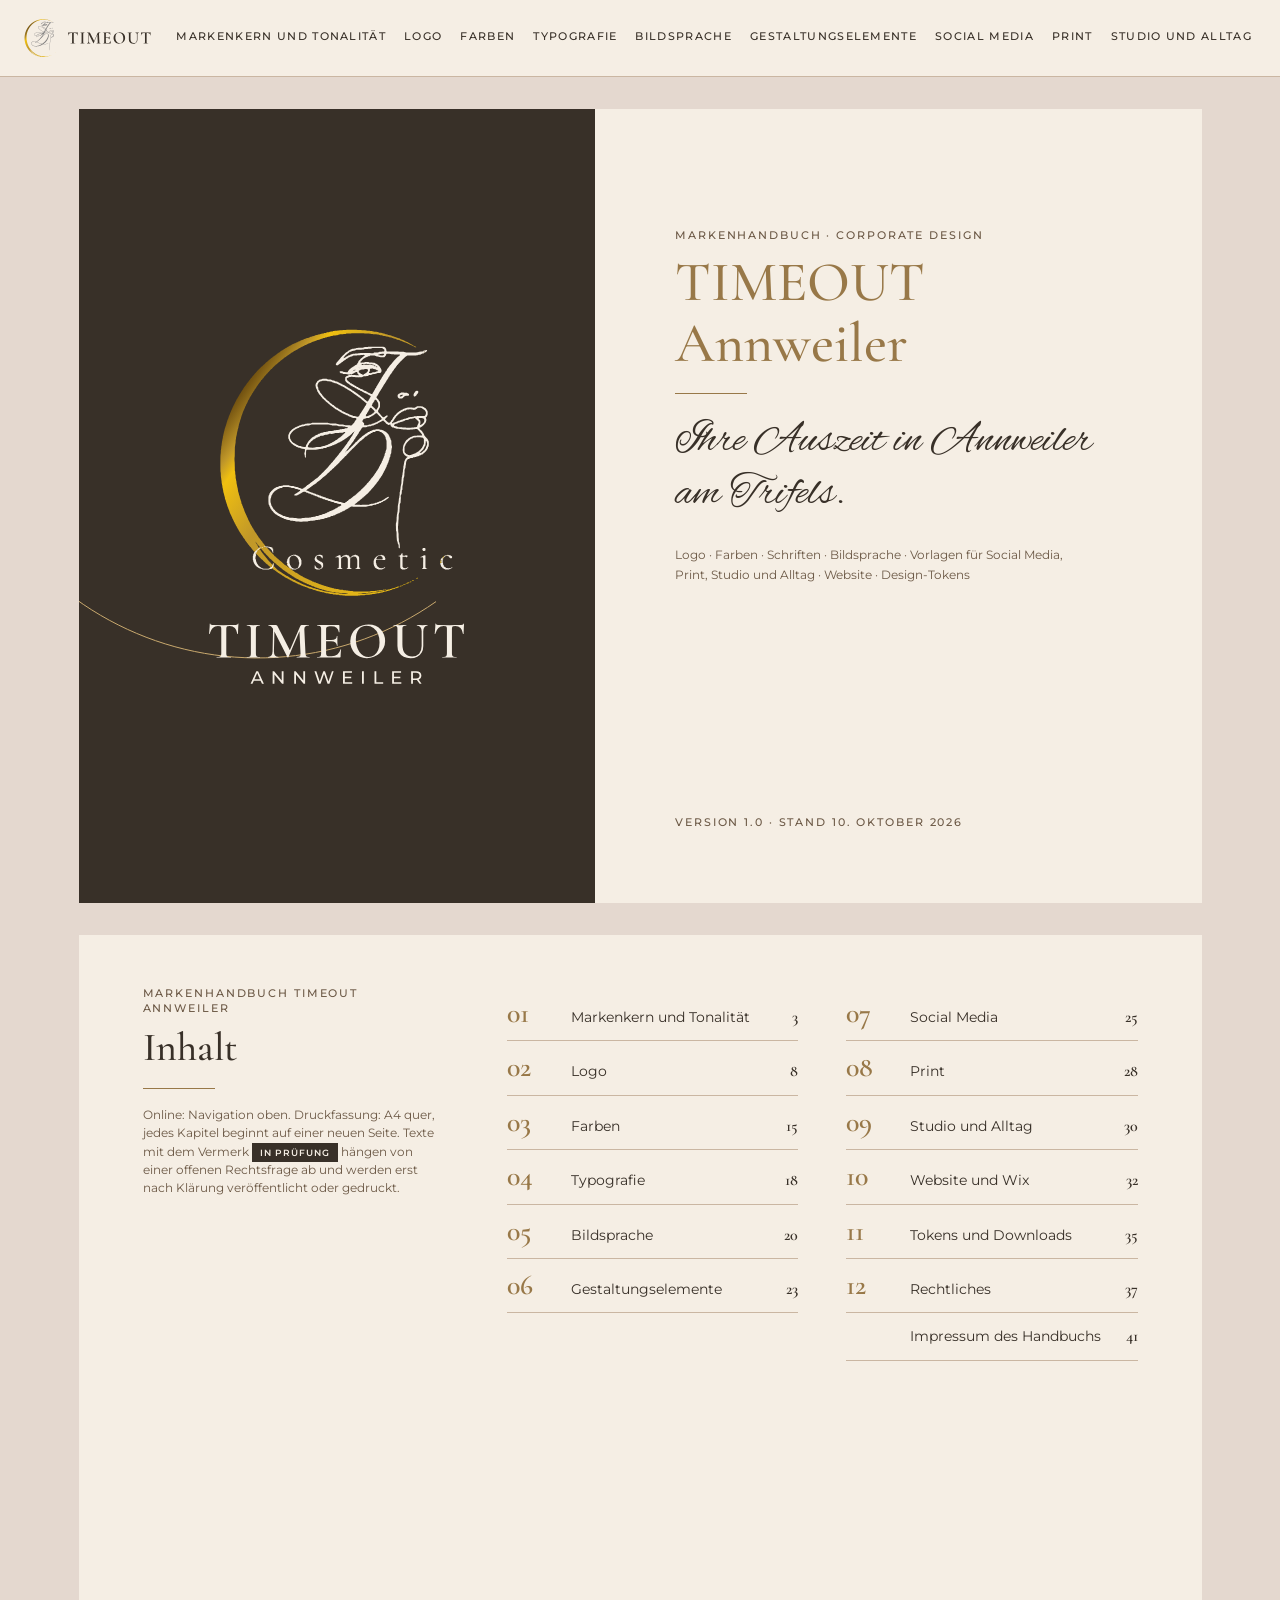
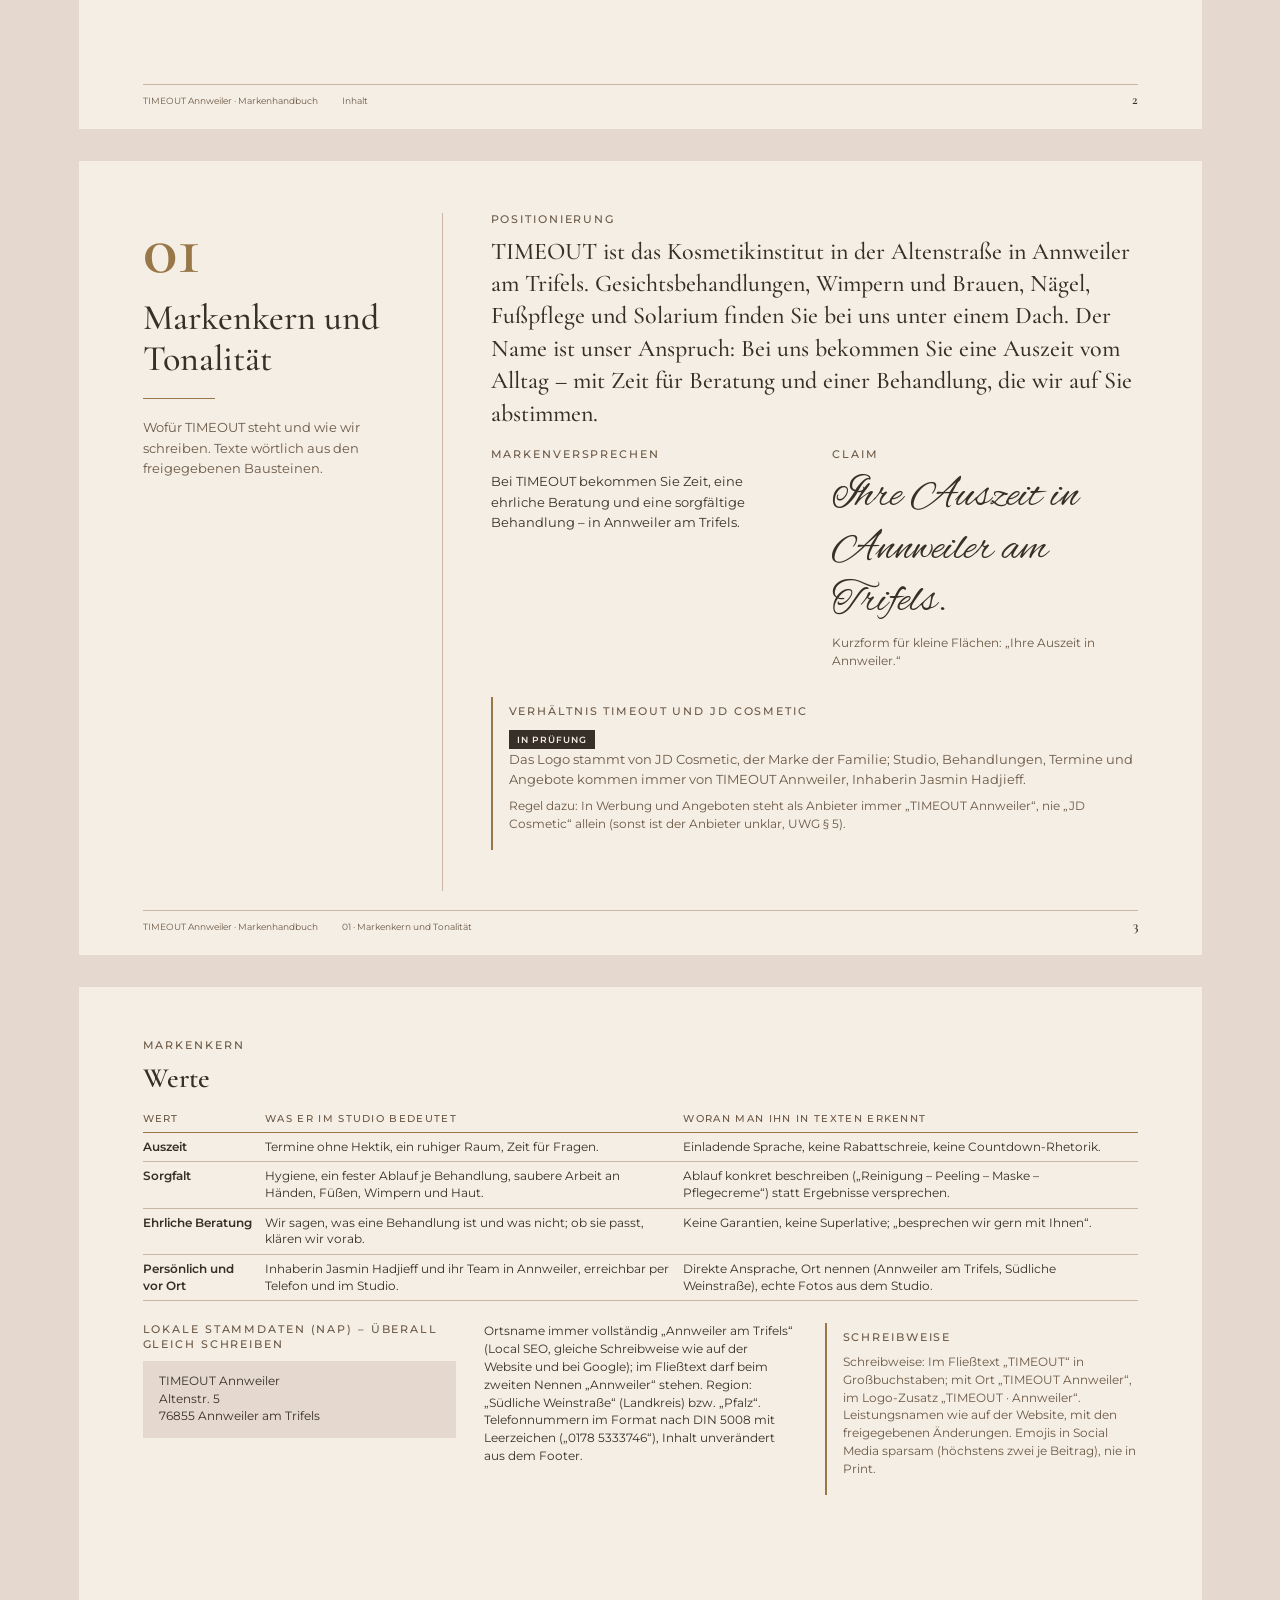
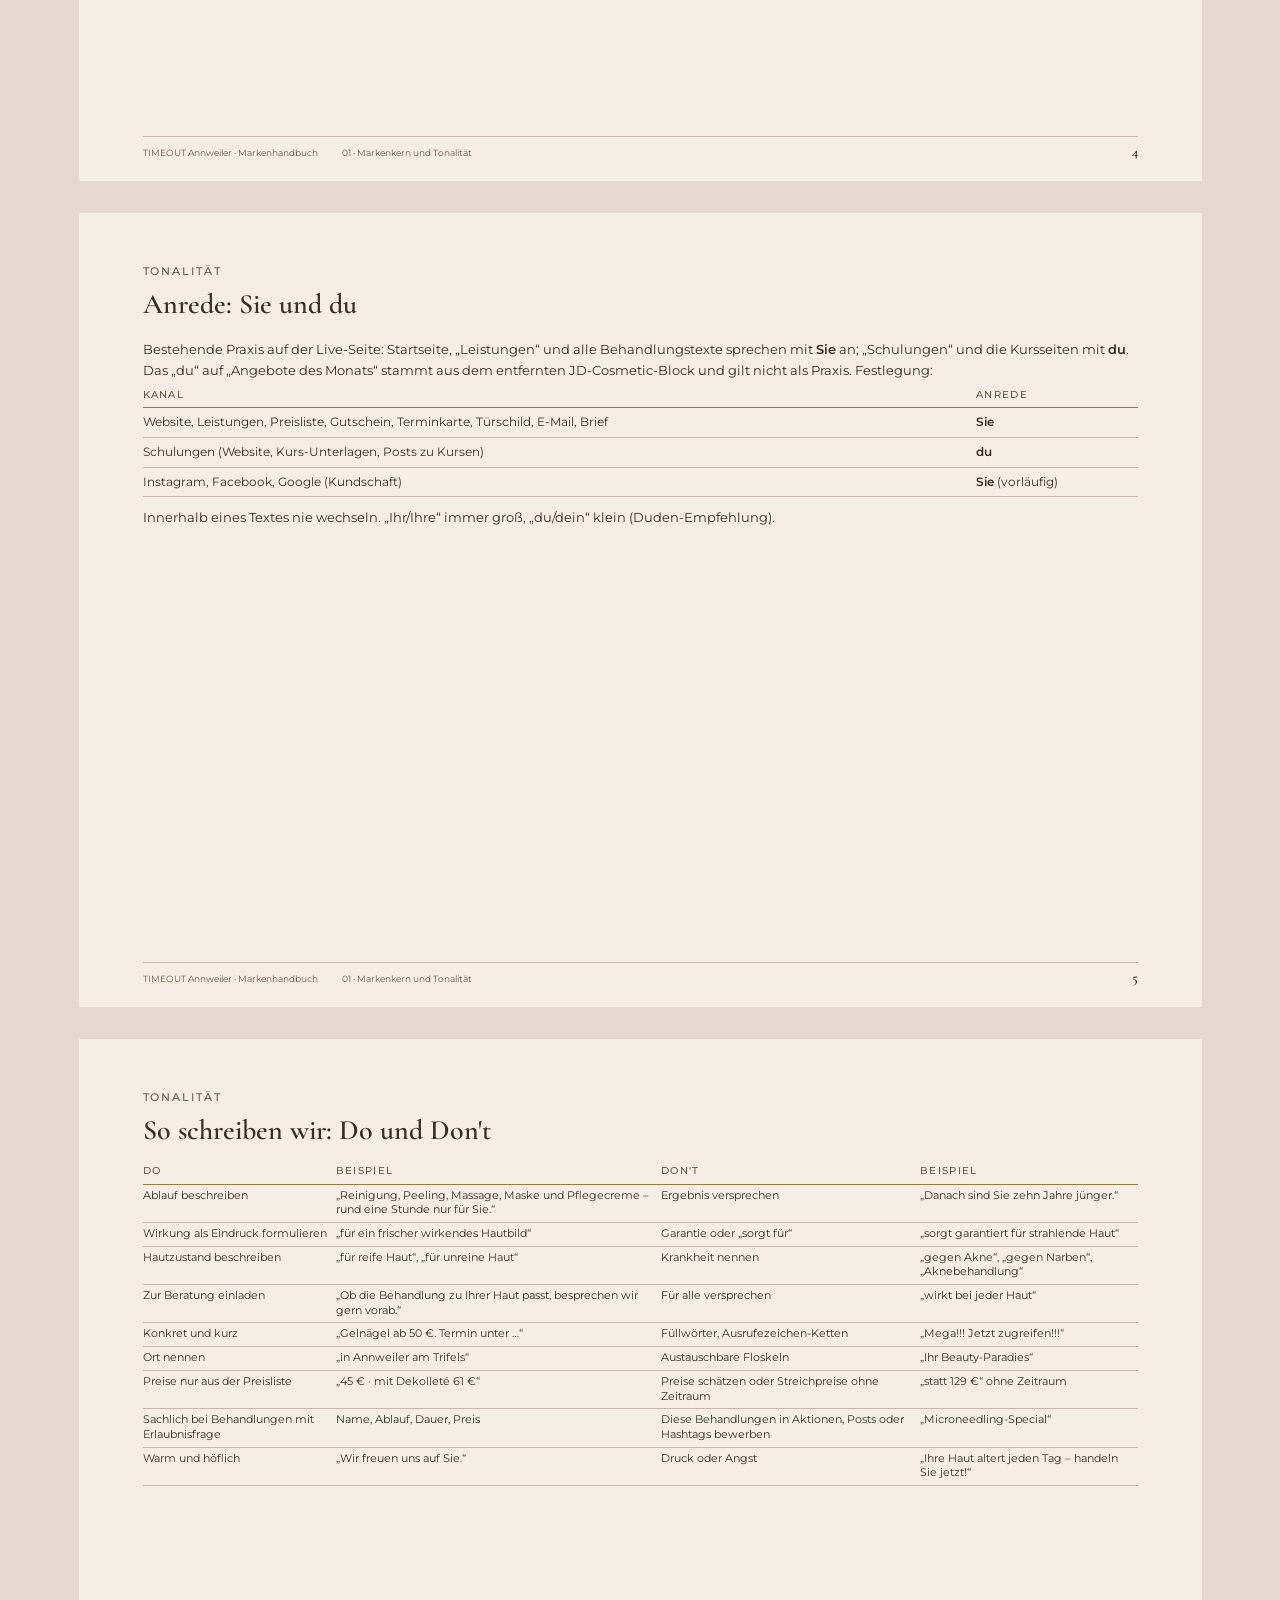
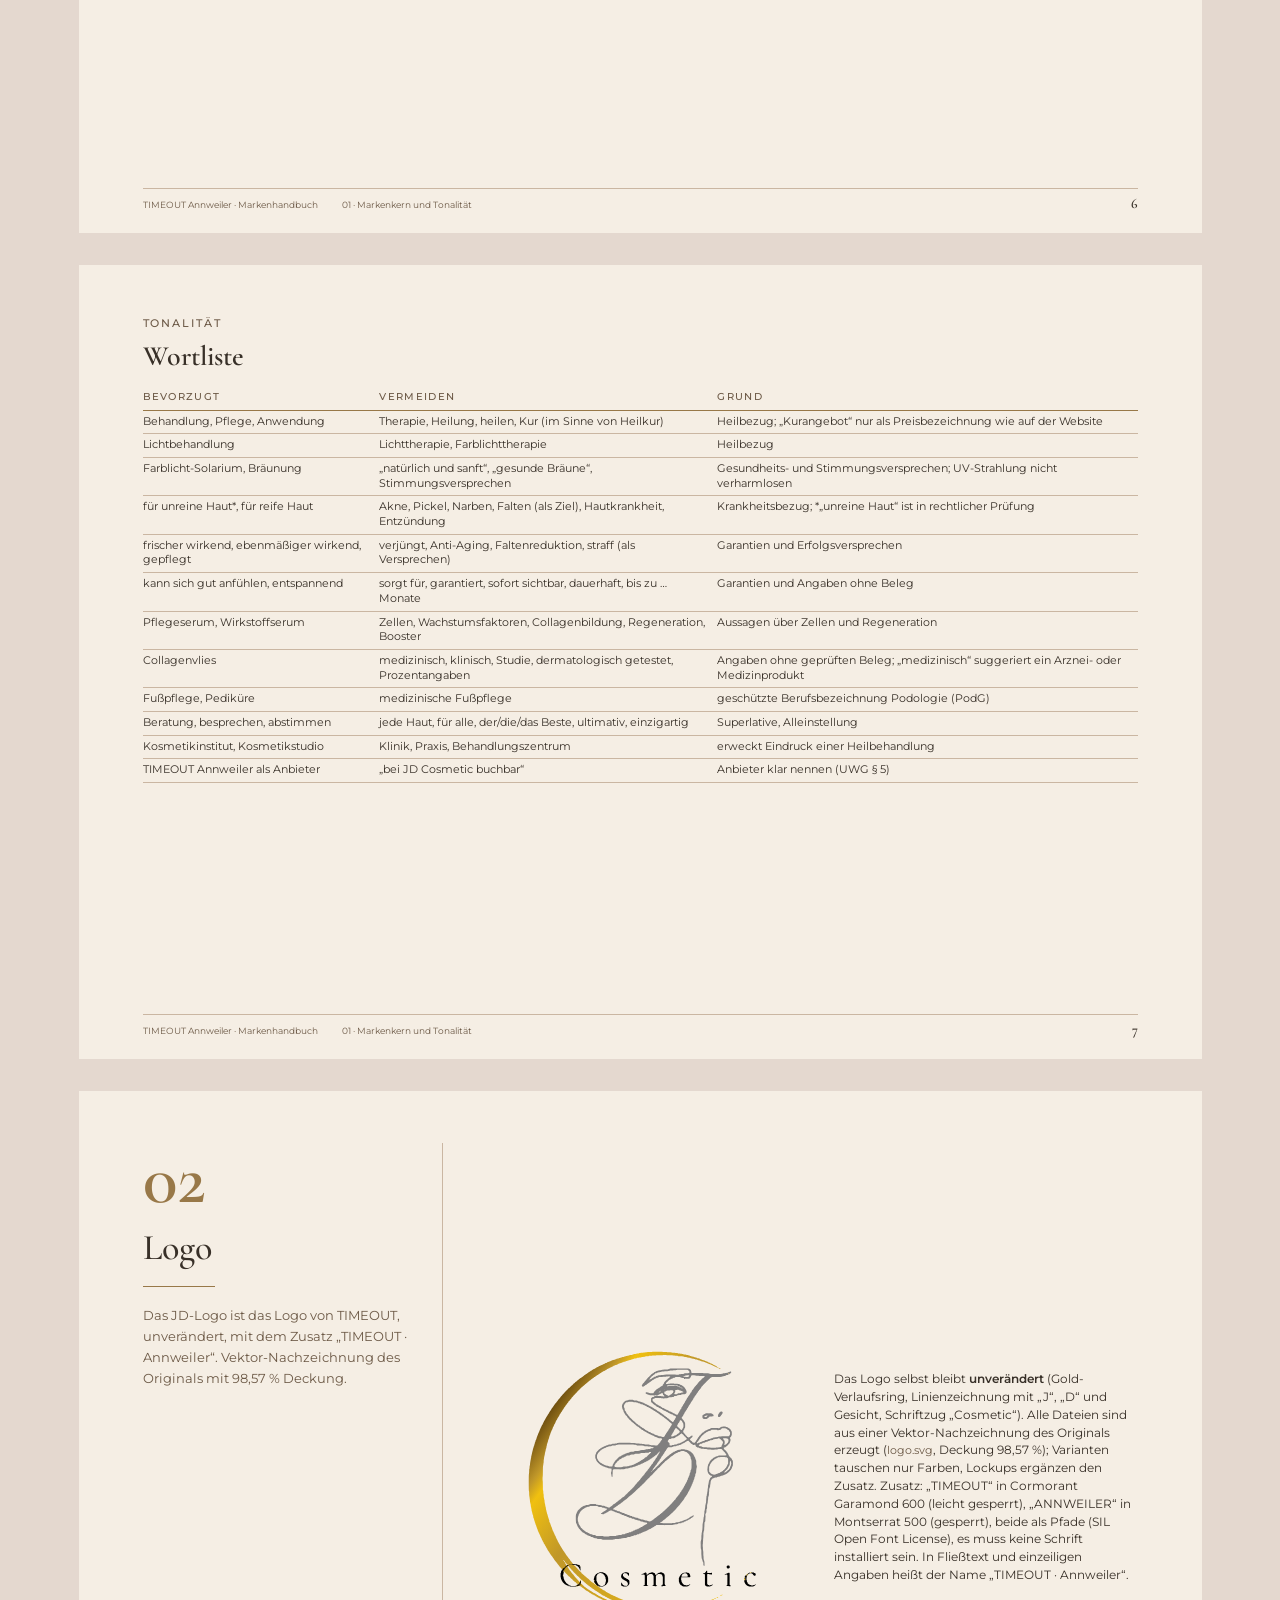
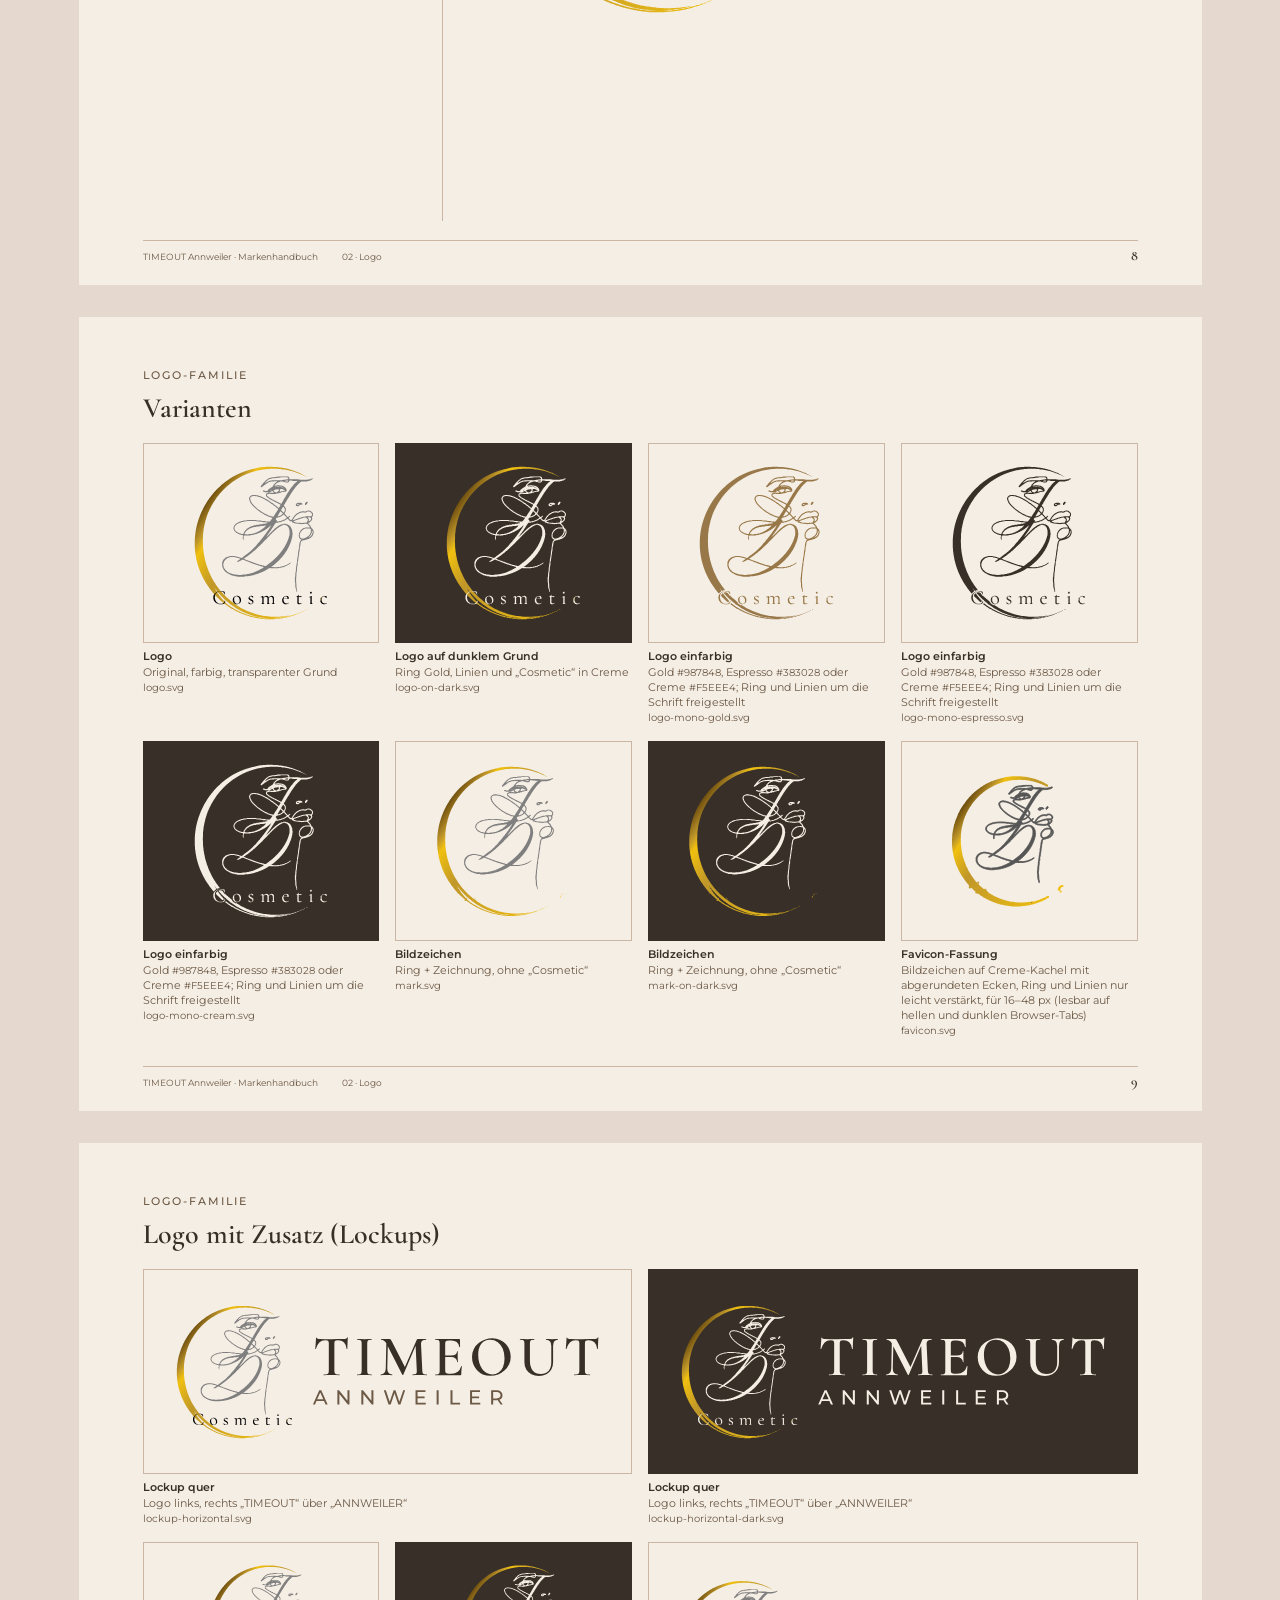
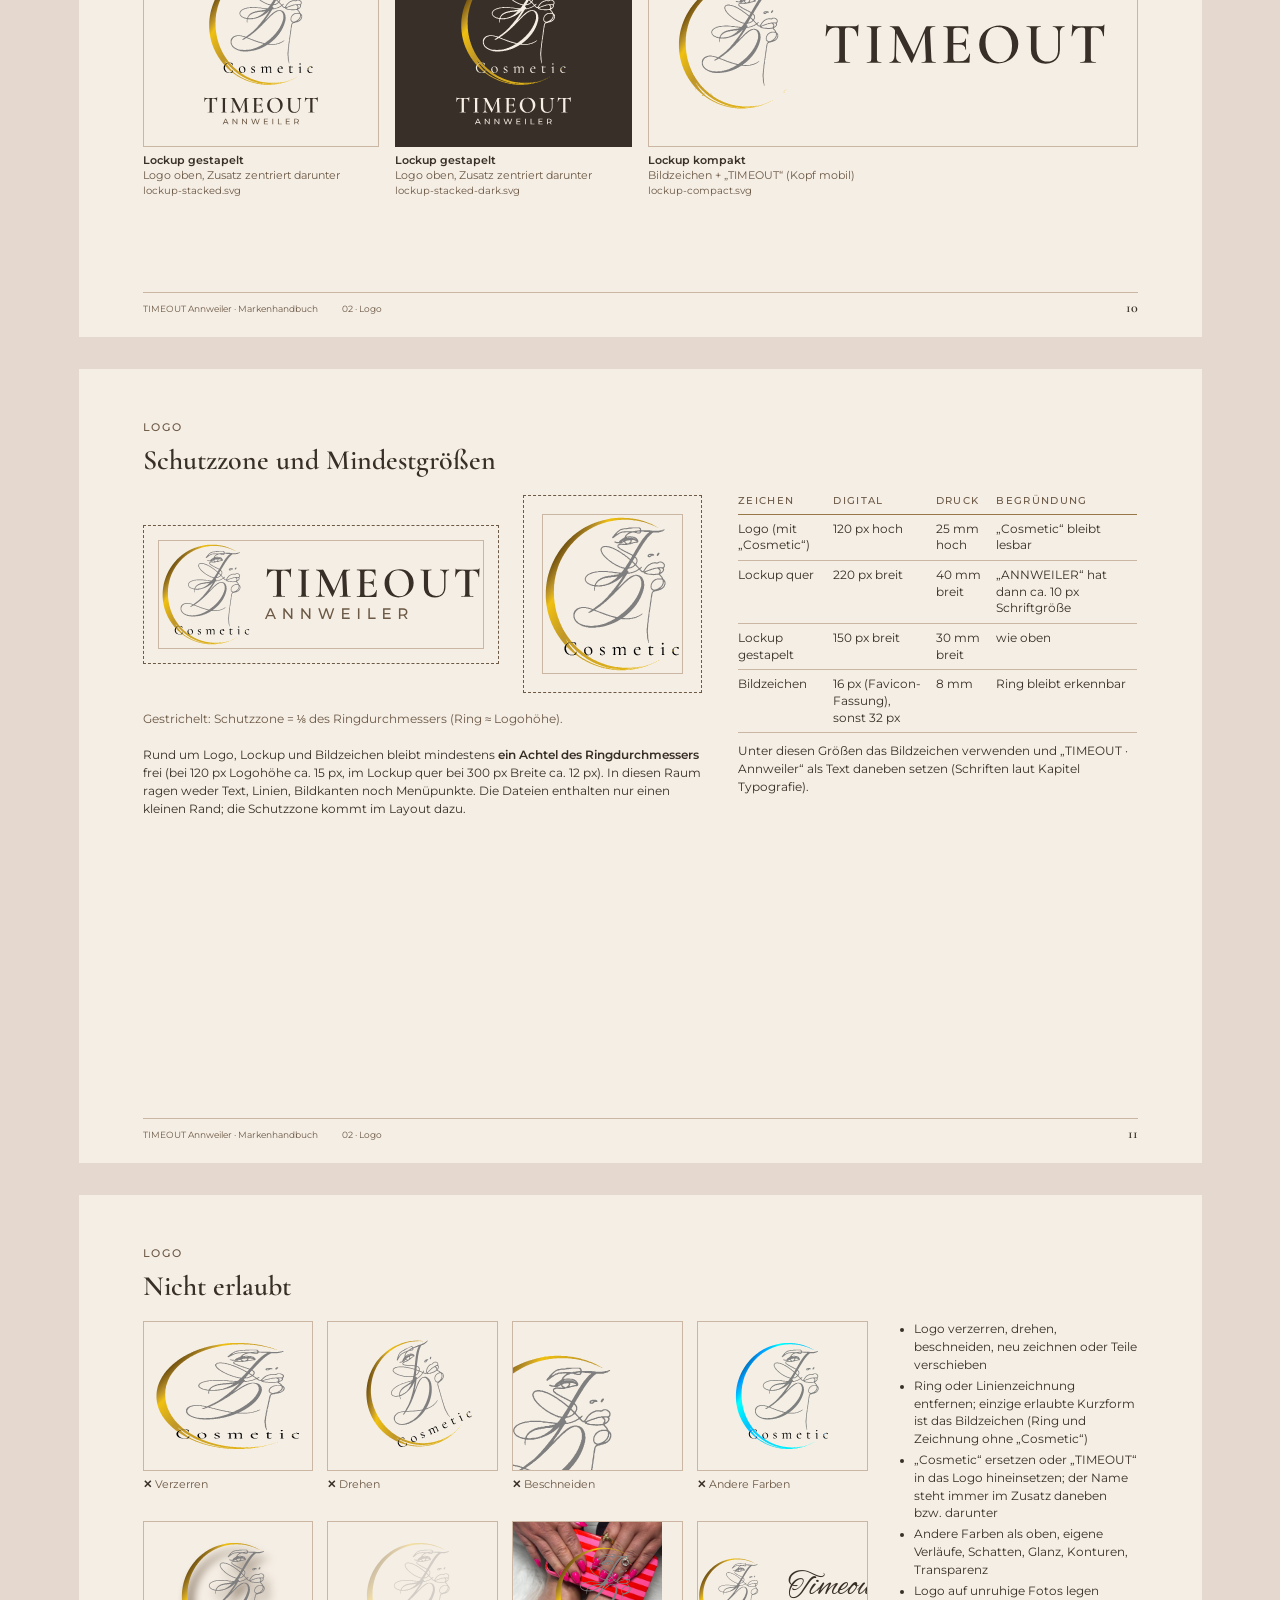
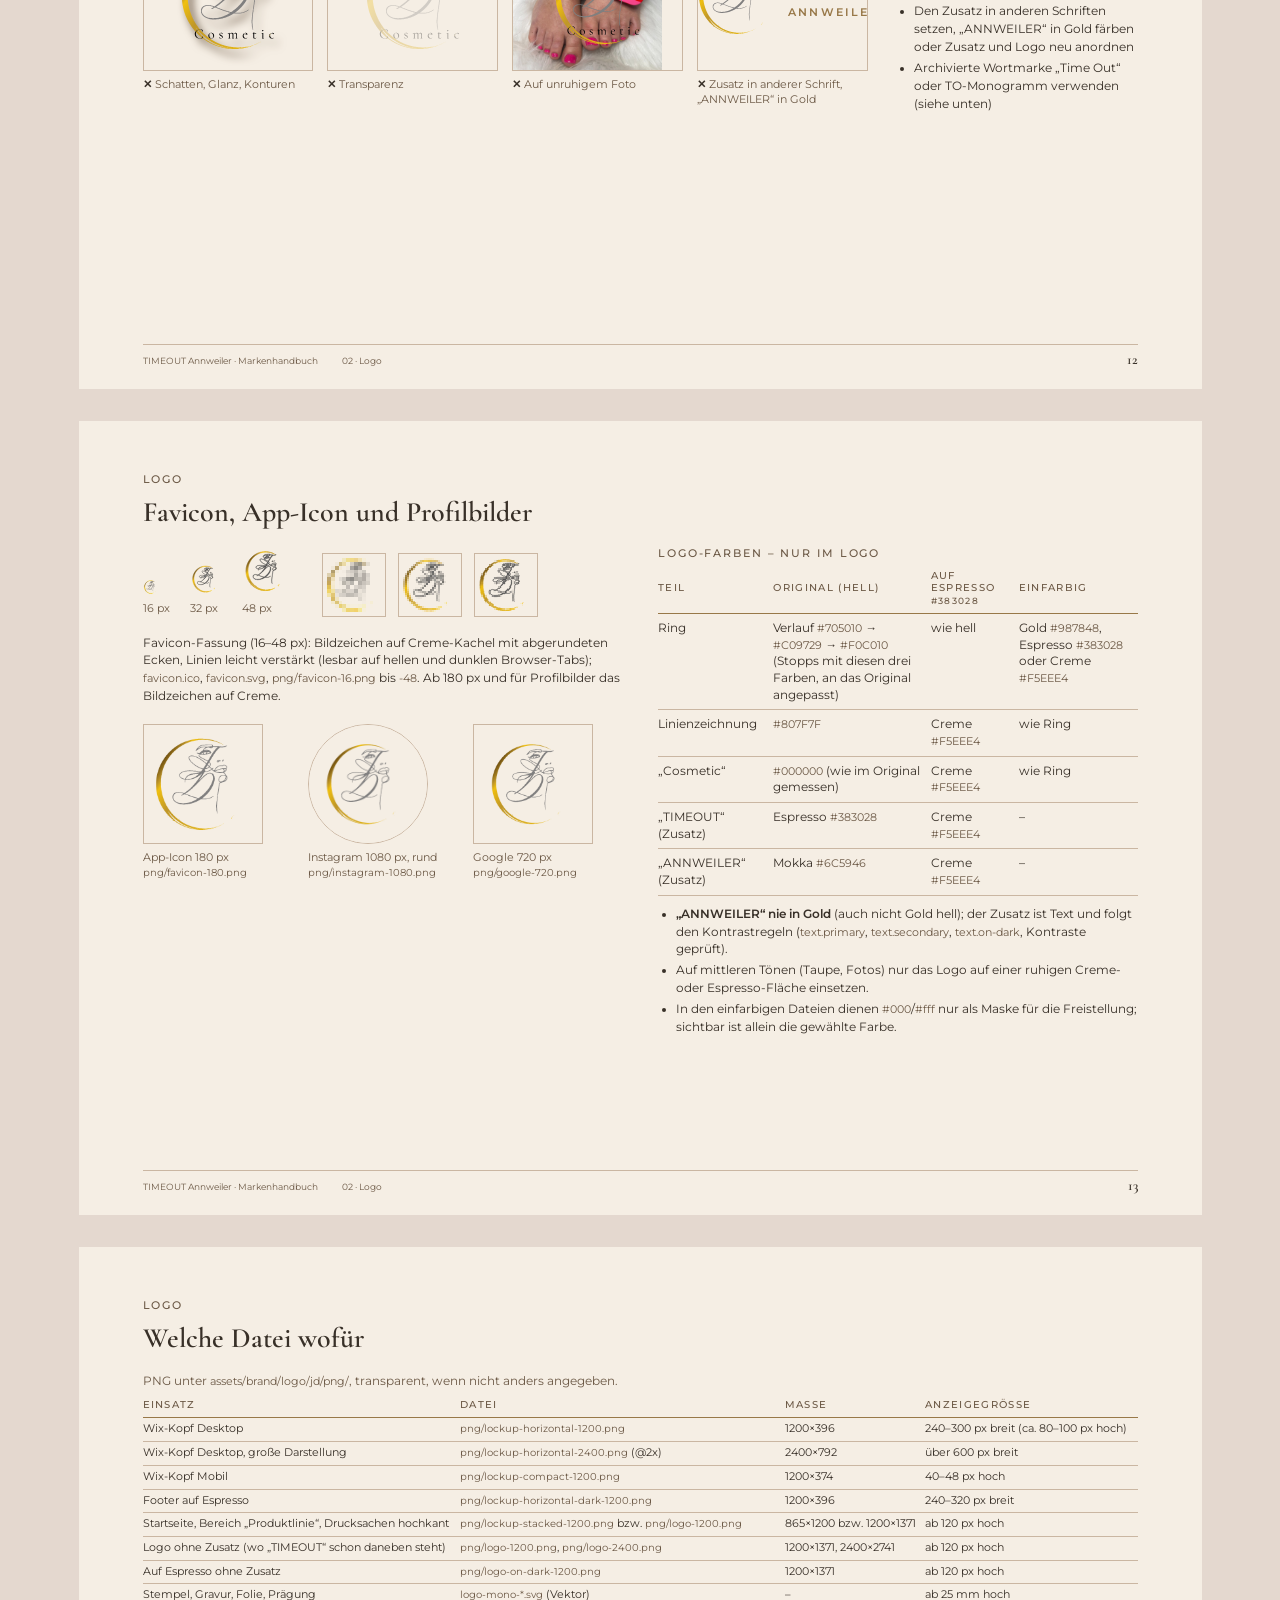
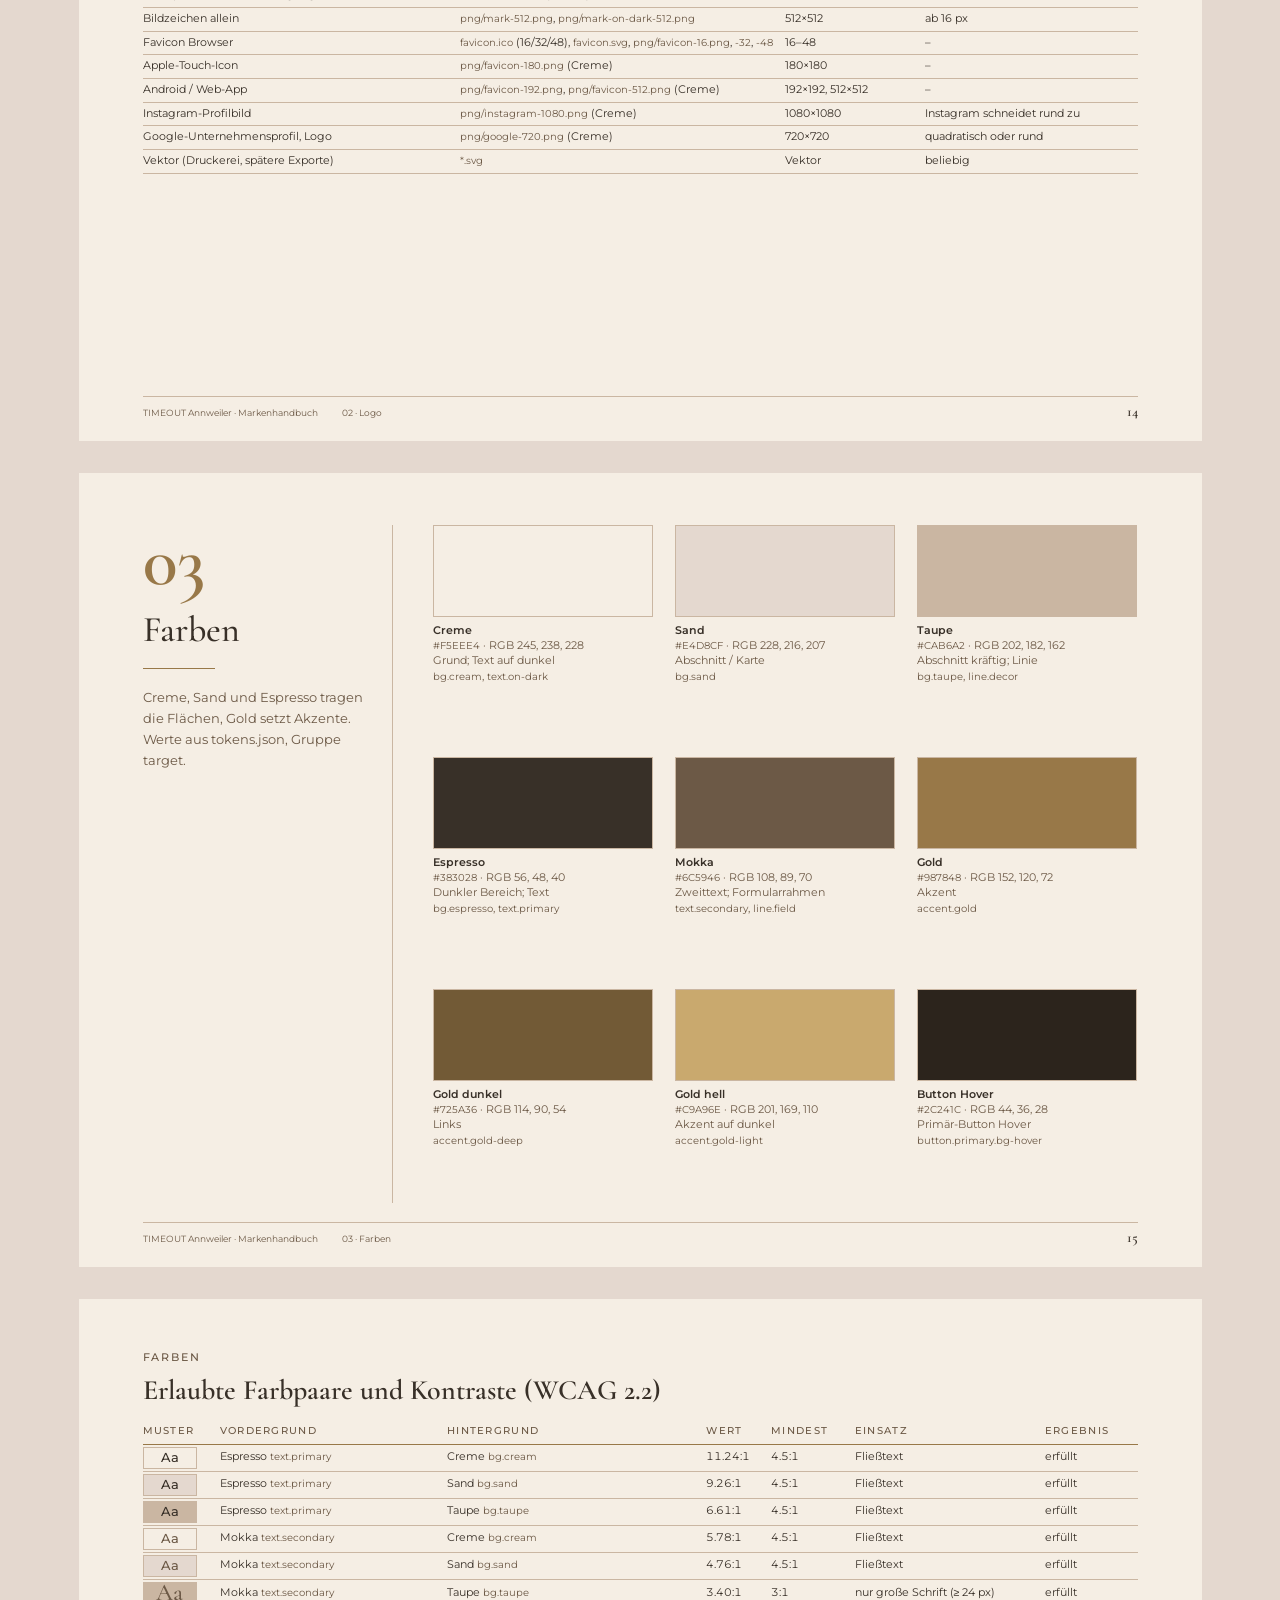
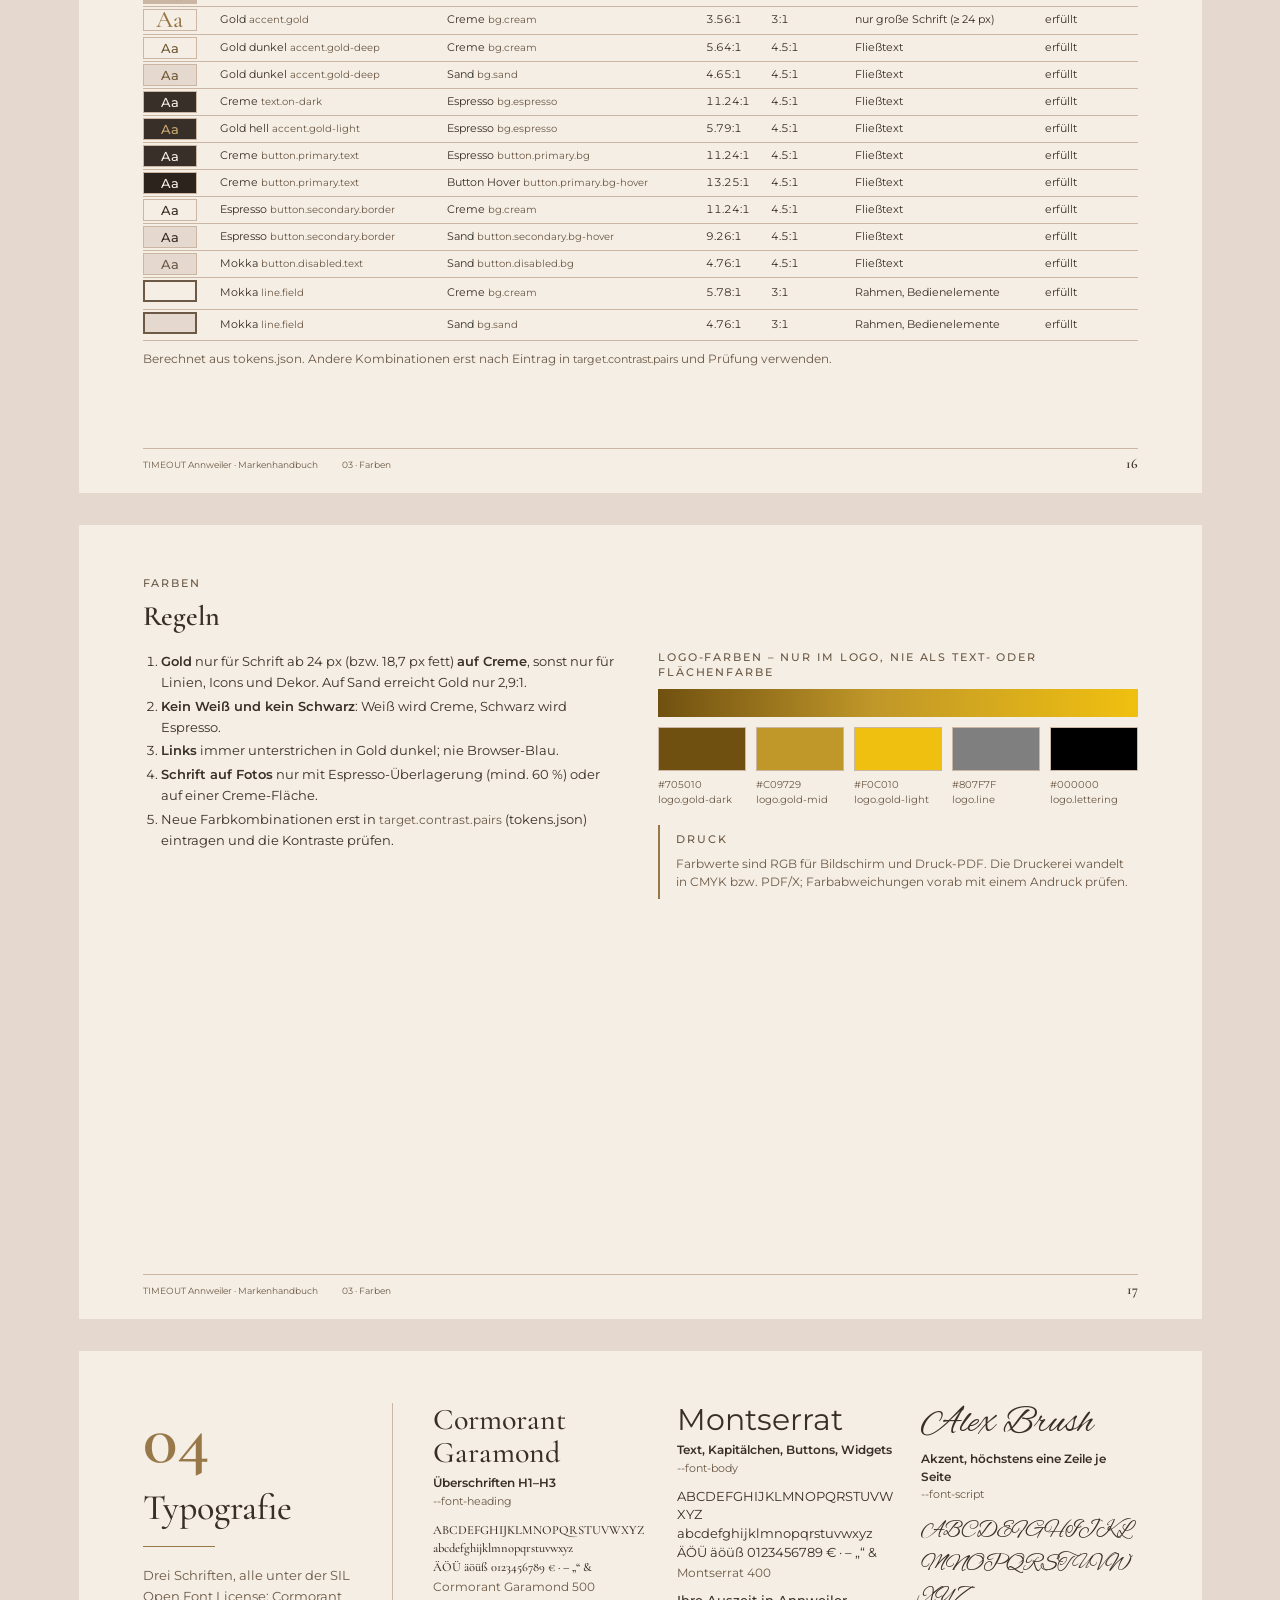
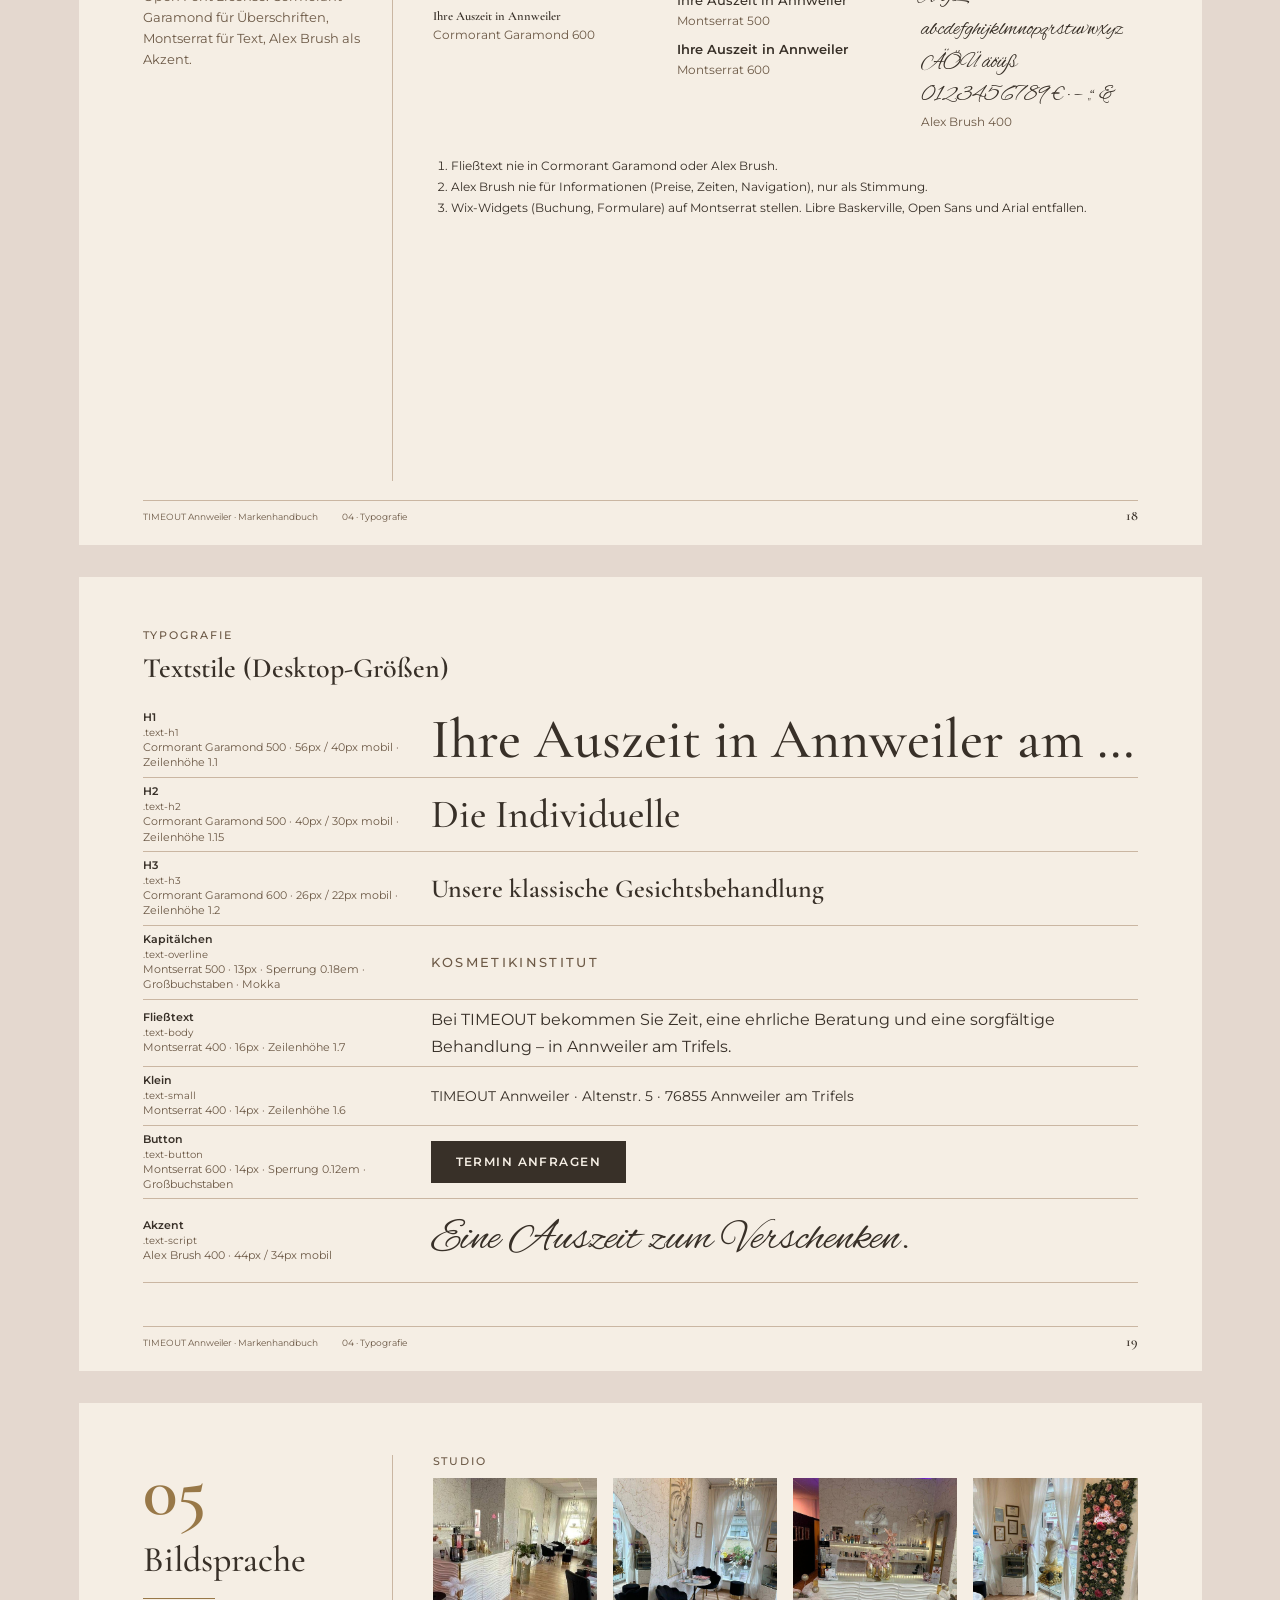
==== markenhandbuch/index.html @ cea7a72a "feat: publish customer edition of the brand guide Source: Kremer-Consulting/timeout-annweiler@e7ed9b" ====
<!doctype html>
<html lang="de">
<head>
<meta charset="utf-8">
<meta name="viewport" content="width=device-width, initial-scale=1">
<meta name="robots" content="noindex, nofollow">
<title>Markenhandbuch TIMEOUT Annweiler</title>
<meta name="description" content="Markenhandbuch von TIMEOUT Annweiler: Logo, Farben, Schriften, Bildsprache, Vorlagen und Design-Tokens. Version 1.0, Stand 10. Oktober 2026.">
<link rel="icon" href="assets/logo/favicon.ico" sizes="any">
<link rel="icon" href="assets/logo/favicon.svg" type="image/svg+xml">
<link rel="stylesheet" href="assets/tokens/tokens.css">
<link rel="stylesheet" href="guide.css">
</head>
<body>
<a class="skip" href="#inhalt">Zum Inhalt</a>
<header class="guide-nav">
  <a class="guide-nav__brand" href="#titel"><img src="assets/logo/lockup-compact.svg" alt="TIMEOUT Annweiler – Markenhandbuch"></a>
  <nav aria-label="Kapitel"><ul><li><a href="#markenkern">Markenkern und Tonalität</a></li><li><a href="#logo">Logo</a></li><li><a href="#farben">Farben</a></li><li><a href="#typografie">Typografie</a></li><li><a href="#bildsprache">Bildsprache</a></li><li><a href="#gestaltung">Gestaltungselemente</a></li><li><a href="#social-media">Social Media</a></li><li><a href="#print">Print</a></li><li><a href="#studio">Studio und Alltag</a></li><li><a href="#website">Website und Wix</a></li><li><a href="#tokens">Tokens und Downloads</a></li><li><a href="#rechtliches">Rechtliches</a></li><li><a href="markenhandbuch.pdf">PDF</a></li></ul></nav>
</header>
<main>
<section class="sheet sheet--bleed" id="titel" data-page="1"><div class="sheet__body">
<div class="cover">
  <div class="cover__brand">
    <svg class="arc arc--light" viewBox="0 0 400 400" aria-hidden="true"><path d="M300 30 A185 185 0 1 0 330 350"/></svg>
    <img src="assets/logo/lockup-stacked-dark.svg" alt="TIMEOUT Annweiler – Logo mit Zusatz, gestapelt">
  </div>
  <div class="cover__text">
    <p class="overline">Markenhandbuch · Corporate Design</p>
    <h1 class="gold">TIMEOUT Annweiler</h1>
    <hr class="rule">
    <p class="script accent">Ihre Auszeit in Annweiler am Trifels.</p>
    <p class="cover__meta">Logo · Farben · Schriften · Bildsprache · Vorlagen für Social Media, Print, Studio und
    Alltag · Website · Design-Tokens</p>
    <p class="cover__version">Version 1.0 · Stand 10. Oktober 2026</p>
  </div>
</div></div></section>
<section class="sheet " id="inhalt" data-page="2"><div class="sheet__body">
<div class="toc">
  <div><p class="overline">Markenhandbuch TIMEOUT Annweiler</p><h2>Inhalt</h2><hr class="rule">
  <p class="small muted">Online: Navigation oben. Druckfassung: A4 quer, jedes Kapitel beginnt auf einer neuen
  Seite. Texte mit dem Vermerk <span class="badge badge--review">in Prüfung</span> hängen von einer offenen
  Rechtsfrage ab und werden erst nach Klärung veröffentlicht oder gedruckt.</p></div>
  <ol class="toc__list"><li><a href="#markenkern"><span class="toc__no">01</span><span class="toc__title">Markenkern und Tonalität</span><span class="toc__page">3</span></a></li><li><a href="#logo"><span class="toc__no">02</span><span class="toc__title">Logo</span><span class="toc__page">8</span></a></li><li><a href="#farben"><span class="toc__no">03</span><span class="toc__title">Farben</span><span class="toc__page">15</span></a></li><li><a href="#typografie"><span class="toc__no">04</span><span class="toc__title">Typografie</span><span class="toc__page">18</span></a></li><li><a href="#bildsprache"><span class="toc__no">05</span><span class="toc__title">Bildsprache</span><span class="toc__page">20</span></a></li><li><a href="#gestaltung"><span class="toc__no">06</span><span class="toc__title">Gestaltungselemente</span><span class="toc__page">23</span></a></li><li><a href="#social-media"><span class="toc__no">07</span><span class="toc__title">Social Media</span><span class="toc__page">25</span></a></li><li><a href="#print"><span class="toc__no">08</span><span class="toc__title">Print</span><span class="toc__page">28</span></a></li><li><a href="#studio"><span class="toc__no">09</span><span class="toc__title">Studio und Alltag</span><span class="toc__page">30</span></a></li><li><a href="#website"><span class="toc__no">10</span><span class="toc__title">Website und Wix</span><span class="toc__page">32</span></a></li><li><a href="#tokens"><span class="toc__no">11</span><span class="toc__title">Tokens und Downloads</span><span class="toc__page">35</span></a></li><li><a href="#rechtliches"><span class="toc__no">12</span><span class="toc__title">Rechtliches</span><span class="toc__page">37</span></a></li><li><a href="#impressum"><span class="toc__no"></span><span class="toc__title">Impressum des Handbuchs</span><span class="toc__page">41</span></a></li></ol>
</div></div><footer class="folio"><span>TIMEOUT Annweiler · Markenhandbuch</span><span>Inhalt</span><span></span><span class="folio__page">2</span></footer></section>
<section class="sheet " id="markenkern" data-chapter="1" data-page="3"><div class="sheet__body">
<div class="split split--head">
  <div class="chapter-head"><p class="chapter-no">01</p><h2>Markenkern und Tonalität</h2><hr class="rule"><p class="lead">Wofür TIMEOUT steht und wie wir schreiben. Texte wörtlich aus den freigegebenen Bausteinen.</p></div>
  <div class="stack">
    <div><p class="overline">Positionierung</p><p class="quote">TIMEOUT ist das Kosmetikinstitut in der Altenstraße in Annweiler am Trifels. Gesichtsbehandlungen, Wimpern und Brauen, Nägel, Fußpflege und Solarium finden Sie bei uns unter einem Dach. Der Name ist unser Anspruch: Bei uns bekommen Sie eine Auszeit vom Alltag – mit Zeit für Beratung und einer Behandlung, die wir auf Sie abstimmen.</p></div>
    <div class="cols-2">
      <div><p class="overline">Markenversprechen</p><p>Bei TIMEOUT bekommen Sie Zeit, eine ehrliche Beratung und eine sorgfältige Behandlung – in Annweiler am Trifels.</p></div>
      <div><p class="overline">Claim</p><p class="script accent">Ihre Auszeit in Annweiler am Trifels.</p>
        <p class="small muted">Kurzform für kleine Flächen: „Ihre Auszeit in Annweiler.“</p></div>
    </div>
    <div class="note"><p class="overline">Verhältnis TIMEOUT und JD Cosmetic</p> <span class="badge badge--review" title="in rechtlicher Prüfung">in Prüfung</span><p>Das Logo stammt von JD Cosmetic, der Marke der Familie; Studio, Behandlungen, Termine und Angebote kommen immer von TIMEOUT Annweiler, Inhaberin Jasmin Hadjieff.</p>
      <p class="small">Regel dazu: In Werbung und Angeboten steht als Anbieter immer „TIMEOUT Annweiler“, nie „JD Cosmetic“ allein (sonst ist
der Anbieter unklar, UWG § 5).</p></div>
  </div>
</div></div><footer class="folio"><span>TIMEOUT Annweiler · Markenhandbuch</span><span>01 · Markenkern und Tonalität</span><span></span><span class="folio__page">3</span></footer></section>
<section class="sheet " data-chapter="1" data-page="4"><div class="sheet__body">
<p class="overline">Markenkern</p><h3>Werte</h3>
<table class="table--values"><thead><tr><th>Wert</th><th>Was er im Studio bedeutet</th><th>Woran man ihn in Texten erkennt</th></tr></thead><tbody><tr><td><strong>Auszeit</strong></td><td>Termine ohne Hektik, ein ruhiger Raum, Zeit für Fragen.</td><td>Einladende Sprache, keine Rabattschreie, keine Countdown-Rhetorik.</td></tr><tr><td><strong>Sorgfalt</strong></td><td>Hygiene, ein fester Ablauf je Behandlung, saubere Arbeit an Händen, Füßen, Wimpern und Haut.</td><td>Ablauf konkret beschreiben („Reinigung – Peeling – Maske – Pflegecreme“) statt Ergebnisse versprechen.</td></tr><tr><td><strong>Ehrliche Beratung</strong></td><td>Wir sagen, was eine Behandlung ist und was nicht; ob sie passt, klären wir vorab.</td><td>Keine Garantien, keine Superlative; „besprechen wir gern mit Ihnen“.</td></tr><tr><td><strong>Persönlich und vor Ort</strong></td><td>Inhaberin Jasmin Hadjieff und ihr Team in Annweiler, erreichbar per Telefon und im Studio.</td><td>Direkte Ansprache, Ort nennen (Annweiler am Trifels, Südliche Weinstraße), echte Fotos aus dem Studio.</td></tr></tbody></table>
<div class="cols-3 gap-top">
  <div><p class="overline">Lokale Stammdaten (NAP) – überall gleich schreiben</p><pre class="nap">TIMEOUT Annweiler
Altenstr. 5
76855 Annweiler am Trifels</pre></div>
  <div class="small"><p>Ortsname immer vollständig „Annweiler am Trifels“ (Local SEO, gleiche Schreibweise wie auf der Website und bei Google); im Fließtext darf beim zweiten Nennen „Annweiler“ stehen. Region: „Südliche Weinstraße“ (Landkreis) bzw. „Pfalz“. Telefonnummern im Format nach DIN 5008 mit Leerzeichen („0178 5333746“), Inhalt unverändert aus dem Footer.</p></div>
  <div class="note small"><p class="overline">Schreibweise</p><p>Schreibweise: Im Fließtext „TIMEOUT“ in Großbuchstaben; mit Ort „TIMEOUT Annweiler“, im Logo-Zusatz „TIMEOUT · Annweiler“. Leistungsnamen wie auf der Website, mit den freigegebenen Änderungen. Emojis in Social Media sparsam (höchstens zwei je Beitrag), nie in Print.</p></div>
</div></div><footer class="folio"><span>TIMEOUT Annweiler · Markenhandbuch</span><span>01 · Markenkern und Tonalität</span><span></span><span class="folio__page">4</span></footer></section>
<section class="sheet " data-chapter="1" data-page="5"><div class="sheet__body">
<p class="overline">Tonalität</p><h3>Anrede: Sie und du</h3>
<div class="tone"><p>Bestehende Praxis auf der Live-Seite: Startseite, „Leistungen“ und alle Behandlungstexte sprechen mit <strong>Sie</strong> an; „Schulungen“ und die Kursseiten mit <strong>du</strong>. Das „du“ auf „Angebote des Monats“ stammt aus dem entfernten JD-Cosmetic-Block und gilt nicht als Praxis. Festlegung:</p>
<table><thead><tr><th>Kanal</th><th>Anrede</th></tr></thead><tbody><tr><td>Website, Leistungen, Preisliste, Gutschein, Terminkarte, Türschild, E-Mail, Brief</td><td><strong>Sie</strong></td></tr><tr><td>Schulungen (Website, Kurs-Unterlagen, Posts zu Kursen)</td><td><strong>du</strong></td></tr><tr><td>Instagram, Facebook, Google (Kundschaft)</td><td><strong>Sie</strong> (vorläufig)</td></tr></tbody></table>
<p>Innerhalb eines Textes nie wechseln. „Ihr/Ihre“ immer groß, „du/dein“ klein (Duden-Empfehlung).</p></div></div><footer class="folio"><span>TIMEOUT Annweiler · Markenhandbuch</span><span>01 · Markenkern und Tonalität</span><span></span><span class="folio__page">5</span></footer></section>
<section class="sheet " data-chapter="1" data-page="6"><div class="sheet__body"><p class="overline">Tonalität</p><h3>So schreiben wir: Do und Don't</h3>
<table class="table--dodont table--compact"><thead><tr><th>Do</th><th>Beispiel</th><th>Don't</th><th>Beispiel</th></tr></thead><tbody><tr><td>Ablauf beschreiben</td><td>„Reinigung, Peeling, Massage, Maske und Pflegecreme – rund eine Stunde nur für Sie.“</td><td>Ergebnis versprechen</td><td>„Danach sind Sie zehn Jahre jünger.“</td></tr><tr><td>Wirkung als Eindruck formulieren</td><td>„für ein frischer wirkendes Hautbild“</td><td>Garantie oder „sorgt für“</td><td>„sorgt garantiert für strahlende Haut“</td></tr><tr><td>Hautzustand beschreiben</td><td>„für reife Haut“, „für unreine Haut“</td><td>Krankheit nennen</td><td>„gegen Akne“, „gegen Narben“, „Aknebehandlung“</td></tr><tr><td>Zur Beratung einladen</td><td>„Ob die Behandlung zu Ihrer Haut passt, besprechen wir gern vorab.“</td><td>Für alle versprechen</td><td>„wirkt bei jeder Haut“</td></tr><tr><td>Konkret und kurz</td><td>„Gelnägel ab 50 €. Termin unter …“</td><td>Füllwörter, Ausrufezeichen-Ketten</td><td>„Mega!!! Jetzt zugreifen!!!“</td></tr><tr><td>Ort nennen</td><td>„in Annweiler am Trifels“</td><td>Austauschbare Floskeln</td><td>„Ihr Beauty-Paradies“</td></tr><tr><td>Preise nur aus der Preisliste</td><td>„45 € · mit Dekolleté 61 €“</td><td>Preise schätzen oder Streichpreise ohne Zeitraum</td><td>„statt 129 €“ ohne Zeitraum</td></tr><tr><td>Sachlich bei Behandlungen mit Erlaubnisfrage</td><td>Name, Ablauf, Dauer, Preis</td><td>Diese Behandlungen in Aktionen, Posts oder Hashtags bewerben</td><td>„Microneedling-Special“</td></tr><tr><td>Warm und höflich</td><td>„Wir freuen uns auf Sie.“</td><td>Druck oder Angst</td><td>„Ihre Haut altert jeden Tag – handeln Sie jetzt!“</td></tr></tbody></table></div><footer class="folio"><span>TIMEOUT Annweiler · Markenhandbuch</span><span>01 · Markenkern und Tonalität</span><span></span><span class="folio__page">6</span></footer></section>
<section class="sheet " data-chapter="1" data-page="7"><div class="sheet__body"><p class="overline">Tonalität</p><h3>Wortliste</h3>
<table class="table--compact"><thead><tr><th>Bevorzugt</th><th>Vermeiden</th><th>Grund</th></tr></thead><tbody><tr><td>Behandlung, Pflege, Anwendung</td><td>Therapie, Heilung, heilen, Kur (im Sinne von Heilkur)</td><td>Heilbezug; „Kurangebot“ nur als Preisbezeichnung wie auf der Website</td></tr><tr><td>Lichtbehandlung</td><td>Lichttherapie, Farblichttherapie</td><td>Heilbezug</td></tr><tr><td>Farblicht-Solarium, Bräunung</td><td>„natürlich und sanft“, „gesunde Bräune“, Stimmungsversprechen</td><td>Gesundheits- und Stimmungsversprechen; UV-Strahlung nicht verharmlosen</td></tr><tr><td>für unreine Haut*, für reife Haut</td><td>Akne, Pickel, Narben, Falten (als Ziel), Hautkrankheit, Entzündung</td><td>Krankheitsbezug; *„unreine Haut“ ist in rechtlicher Prüfung</td></tr><tr><td>frischer wirkend, ebenmäßiger wirkend, gepflegt</td><td>verjüngt, Anti-Aging, Faltenreduktion, straff (als Versprechen)</td><td>Garantien und Erfolgsversprechen</td></tr><tr><td>kann sich gut anfühlen, entspannend</td><td>sorgt für, garantiert, sofort sichtbar, dauerhaft, bis zu … Monate</td><td>Garantien und Angaben ohne Beleg</td></tr><tr><td>Pflegeserum, Wirkstoffserum</td><td>Zellen, Wachstumsfaktoren, Collagenbildung, Regeneration, Booster</td><td>Aussagen über Zellen und Regeneration</td></tr><tr><td>Collagenvlies</td><td>medizinisch, klinisch, Studie, dermatologisch getestet, Prozentangaben</td><td>Angaben ohne geprüften Beleg; „medizinisch“ suggeriert ein Arznei- oder Medizinprodukt</td></tr><tr><td>Fußpflege, Pediküre</td><td>medizinische Fußpflege</td><td>geschützte Berufsbezeichnung Podologie (PodG)</td></tr><tr><td>Beratung, besprechen, abstimmen</td><td>jede Haut, für alle, der/die/das Beste, ultimativ, einzigartig</td><td>Superlative, Alleinstellung</td></tr><tr><td>Kosmetikinstitut, Kosmetikstudio</td><td>Klinik, Praxis, Behandlungszentrum</td><td>erweckt Eindruck einer Heilbehandlung</td></tr><tr><td>TIMEOUT Annweiler als Anbieter</td><td>„bei JD Cosmetic buchbar“</td><td>Anbieter klar nennen (UWG § 5)</td></tr></tbody></table></div><footer class="folio"><span>TIMEOUT Annweiler · Markenhandbuch</span><span>01 · Markenkern und Tonalität</span><span></span><span class="folio__page">7</span></footer></section>
<section class="sheet " id="logo" data-chapter="2" data-page="8"><div class="sheet__body">
<div class="split split--head">
  <div class="chapter-head"><p class="chapter-no">02</p><h2>Logo</h2><hr class="rule"><p class="lead">Das JD-Logo ist das Logo von TIMEOUT, unverändert, mit dem Zusatz „TIMEOUT · Annweiler“. Vektor-Nachzeichnung des Originals mit 98,57 % Deckung.</p></div>
  <div class="logo-hero">
    <div class="logo-hero__art"><img src="assets/logo/logo.svg" alt="Logo: goldener Ring, Linienzeichnung, Schriftzug Cosmetic"></div>
    <div class="small"><p>Das Logo selbst bleibt <strong>unverändert</strong> (Gold-Verlaufsring, Linienzeichnung mit „J“, „D“ und Gesicht, Schriftzug „Cosmetic“). Alle Dateien sind aus einer Vektor-Nachzeichnung des Originals erzeugt (<code>logo.svg</code>, Deckung 98,57 %); Varianten tauschen nur Farben, Lockups ergänzen den Zusatz. Zusatz: „TIMEOUT“ in Cormorant Garamond 600 (leicht gesperrt), „ANNWEILER“ in Montserrat 500 (gesperrt), beide als Pfade (SIL Open Font License), es muss keine Schrift installiert sein. In Fließtext und einzeiligen Angaben heißt der Name „TIMEOUT · Annweiler“.</p></div>
  </div>
</div></div><footer class="folio"><span>TIMEOUT Annweiler · Markenhandbuch</span><span>02 · Logo</span><span></span><span class="folio__page">8</span></footer></section>
<section class="sheet " id="logo-varianten" data-chapter="2" data-page="9"><div class="sheet__body"><p class="overline">Logo-Familie</p><h3>Varianten</h3><div class="grid-4 logo-grid"><figure class="logo-tile  "><div class="logo-tile__art"><img src="assets/logo/logo.svg" alt="Logo"></div><figcaption><strong>Logo</strong><br>Original, farbig, transparenter Grund<br><code>logo.svg</code></figcaption></figure><figure class="logo-tile logo-tile--dark "><div class="logo-tile__art"><img src="assets/logo/logo-on-dark.svg" alt="Logo auf dunklem Grund"></div><figcaption><strong>Logo auf dunklem Grund</strong><br>Ring Gold, Linien und „Cosmetic“ in Creme<br><code>logo-on-dark.svg</code></figcaption></figure><figure class="logo-tile  "><div class="logo-tile__art"><img src="assets/logo/logo-mono-gold.svg" alt="Logo einfarbig"></div><figcaption><strong>Logo einfarbig</strong><br>Gold <code>#987848</code>, Espresso <code>#383028</code> oder Creme <code>#F5EEE4</code>; Ring und Linien um die Schrift freigestellt<br><code>logo-mono-gold.svg</code></figcaption></figure><figure class="logo-tile  "><div class="logo-tile__art"><img src="assets/logo/logo-mono-espresso.svg" alt="Logo einfarbig"></div><figcaption><strong>Logo einfarbig</strong><br>Gold <code>#987848</code>, Espresso <code>#383028</code> oder Creme <code>#F5EEE4</code>; Ring und Linien um die Schrift freigestellt<br><code>logo-mono-espresso.svg</code></figcaption></figure><figure class="logo-tile logo-tile--dark "><div class="logo-tile__art"><img src="assets/logo/logo-mono-cream.svg" alt="Logo einfarbig"></div><figcaption><strong>Logo einfarbig</strong><br>Gold <code>#987848</code>, Espresso <code>#383028</code> oder Creme <code>#F5EEE4</code>; Ring und Linien um die Schrift freigestellt<br><code>logo-mono-cream.svg</code></figcaption></figure><figure class="logo-tile  "><div class="logo-tile__art"><img src="assets/logo/mark.svg" alt="Bildzeichen"></div><figcaption><strong>Bildzeichen</strong><br>Ring + Zeichnung, ohne „Cosmetic“<br><code>mark.svg</code></figcaption></figure><figure class="logo-tile logo-tile--dark "><div class="logo-tile__art"><img src="assets/logo/mark-on-dark.svg" alt="Bildzeichen"></div><figcaption><strong>Bildzeichen</strong><br>Ring + Zeichnung, ohne „Cosmetic“<br><code>mark-on-dark.svg</code></figcaption></figure><figure class="logo-tile  "><div class="logo-tile__art"><img src="assets/logo/favicon.svg" alt="Favicon-Fassung"></div><figcaption><strong>Favicon-Fassung</strong><br>Bildzeichen auf Creme-Kachel mit abgerundeten Ecken, Ring und Linien nur leicht verstärkt, für 16–48 px (lesbar auf hellen und dunklen Browser-Tabs)<br><code>favicon.svg</code></figcaption></figure></div></div><footer class="folio"><span>TIMEOUT Annweiler · Markenhandbuch</span><span>02 · Logo</span><span></span><span class="folio__page">9</span></footer></section>
<section class="sheet " data-chapter="2" data-page="10"><div class="sheet__body"><p class="overline">Logo-Familie</p><h3>Logo mit Zusatz (Lockups)</h3>
<div class="lockups">
  <figure class="logo-tile  wide"><div class="logo-tile__art"><img src="assets/logo/lockup-horizontal.svg" alt="Lockup quer"></div><figcaption><strong>Lockup quer</strong><br>Logo links, rechts „TIMEOUT“ über „ANNWEILER“<br><code>lockup-horizontal.svg</code></figcaption></figure><figure class="logo-tile logo-tile--dark wide"><div class="logo-tile__art"><img src="assets/logo/lockup-horizontal-dark.svg" alt="Lockup quer"></div><figcaption><strong>Lockup quer</strong><br>Logo links, rechts „TIMEOUT“ über „ANNWEILER“<br><code>lockup-horizontal-dark.svg</code></figcaption></figure>
  <figure class="logo-tile  "><div class="logo-tile__art"><img src="assets/logo/lockup-stacked.svg" alt="Lockup gestapelt"></div><figcaption><strong>Lockup gestapelt</strong><br>Logo oben, Zusatz zentriert darunter<br><code>lockup-stacked.svg</code></figcaption></figure><figure class="logo-tile logo-tile--dark "><div class="logo-tile__art"><img src="assets/logo/lockup-stacked-dark.svg" alt="Lockup gestapelt"></div><figcaption><strong>Lockup gestapelt</strong><br>Logo oben, Zusatz zentriert darunter<br><code>lockup-stacked-dark.svg</code></figcaption></figure><figure class="logo-tile  wide"><div class="logo-tile__art"><img src="assets/logo/lockup-compact.svg" alt="Lockup kompakt"></div><figcaption><strong>Lockup kompakt</strong><br>Bildzeichen + „TIMEOUT“ (Kopf mobil)<br><code>lockup-compact.svg</code></figcaption></figure>
</div></div><footer class="folio"><span>TIMEOUT Annweiler · Markenhandbuch</span><span>02 · Logo</span><span></span><span class="folio__page">10</span></footer></section>
<section class="sheet " data-chapter="2" data-page="11"><div class="sheet__body"><p class="overline">Logo</p><h3>Schutzzone und Mindestgrößen</h3>
<div class="cols-2-1">
  <div class="stack">
    <div class="clearzone">
      <div class="clearzone__box"><img src="assets/logo/lockup-horizontal.svg" alt="Lockup quer mit Schutzzone"></div>
      <div class="clearzone__box clearzone__box--logo"><img src="assets/logo/logo.svg" alt="Logo mit Schutzzone"></div>
    </div>
    <p class="small muted">Gestrichelt: Schutzzone = ⅛ des Ringdurchmessers (Ring ≈ Logohöhe).</p>
    <div class="small"><p>Rund um Logo, Lockup und Bildzeichen bleibt mindestens <strong>ein Achtel des Ringdurchmessers</strong> frei (bei 120 px Logohöhe ca. 15 px, im Lockup quer bei 300 px Breite ca. 12 px). In diesen Raum ragen weder Text, Linien, Bildkanten noch Menüpunkte. Die Dateien enthalten nur einen kleinen Rand; die Schutzzone kommt im Layout dazu.</p></div>
  </div>
  <div class="small"><table><thead><tr><th>Zeichen</th><th>Digital</th><th>Druck</th><th>Begründung</th></tr></thead><tbody><tr><td>Logo (mit „Cosmetic“)</td><td>120 px hoch</td><td>25 mm hoch</td><td>„Cosmetic“ bleibt lesbar</td></tr><tr><td>Lockup quer</td><td>220 px breit</td><td>40 mm breit</td><td>„ANNWEILER“ hat dann ca. 10 px Schriftgröße</td></tr><tr><td>Lockup gestapelt</td><td>150 px breit</td><td>30 mm breit</td><td>wie oben</td></tr><tr><td>Bildzeichen</td><td>16 px (Favicon-Fassung), sonst 32 px</td><td>8 mm</td><td>Ring bleibt erkennbar</td></tr></tbody></table>
<p>Unter diesen Größen das Bildzeichen verwenden und „TIMEOUT · Annweiler“ als Text daneben setzen (Schriften laut Kapitel Typografie).</p></div>
</div></div><footer class="folio"><span>TIMEOUT Annweiler · Markenhandbuch</span><span>02 · Logo</span><span></span><span class="folio__page">11</span></footer></section>
<section class="sheet " data-chapter="2" data-page="12"><div class="sheet__body"><p class="overline">Logo</p><h3>Nicht erlaubt</h3>
<div class="cols-3-1"><div class="grid-4 dont-grid"><figure class="dont dont-stretch"><div class="dont__art" data-example><img src="assets/logo/logo.svg" alt="Logo, falsch verwendet: Verzerren"></div><figcaption><span class="dont__x" aria-hidden="true">✕</span> Verzerren</figcaption></figure><figure class="dont dont-rotate"><div class="dont__art" data-example><img src="assets/logo/logo.svg" alt="Logo, falsch verwendet: Drehen"></div><figcaption><span class="dont__x" aria-hidden="true">✕</span> Drehen</figcaption></figure><figure class="dont dont-crop"><div class="dont__art" data-example><img src="assets/logo/logo.svg" alt="Logo, falsch verwendet: Beschneiden"></div><figcaption><span class="dont__x" aria-hidden="true">✕</span> Beschneiden</figcaption></figure><figure class="dont dont-color"><div class="dont__art" data-example><img src="assets/logo/logo.svg" alt="Logo, falsch verwendet: Andere Farben"></div><figcaption><span class="dont__x" aria-hidden="true">✕</span> Andere Farben</figcaption></figure><figure class="dont dont-shadow"><div class="dont__art" data-example><img src="assets/logo/logo.svg" alt="Logo, falsch verwendet: Schatten, Glanz, Konturen"></div><figcaption><span class="dont__x" aria-hidden="true">✕</span> Schatten, Glanz, Konturen</figcaption></figure><figure class="dont dont-alpha"><div class="dont__art" data-example><img src="assets/logo/logo.svg" alt="Logo, falsch verwendet: Transparenz"></div><figcaption><span class="dont__x" aria-hidden="true">✕</span> Transparenz</figcaption></figure><figure class="dont dont-photo"><div class="dont__art" data-example><img class="dont-photo__bg" src="assets/img/naegel-3.jpg" alt=""><img class="dont-photo__logo" src="assets/logo/logo.svg" alt="Logo auf Foto (falsch)"></div><figcaption><span class="dont__x" aria-hidden="true">✕</span> Auf unruhigem Foto</figcaption></figure><figure class="dont dont-font"><div class="dont__art" data-example><div class="dont-font__lockup" data-example><img src="assets/logo/mark.svg" alt="Bildzeichen"><span><span class="dont-font__name">Timeout</span><span class="dont-font__place">ANNWEILER</span></span></div></div><figcaption><span class="dont__x" aria-hidden="true">✕</span> Zusatz in anderer Schrift, „ANNWEILER“ in Gold</figcaption></figure></div><div class="small"><ul><li>Logo verzerren, drehen, beschneiden, neu zeichnen oder Teile verschieben</li><li>Ring oder Linienzeichnung entfernen; einzige erlaubte Kurzform ist das Bildzeichen (Ring und Zeichnung ohne „Cosmetic“)</li><li>„Cosmetic“ ersetzen oder „TIMEOUT“ in das Logo hineinsetzen; der Name steht immer im Zusatz daneben bzw. darunter</li><li>Andere Farben als oben, eigene Verläufe, Schatten, Glanz, Konturen, Transparenz</li><li>Logo auf unruhige Fotos legen</li><li>Den Zusatz in anderen Schriften setzen, „ANNWEILER“ in Gold färben oder Zusatz und Logo neu anordnen</li><li>Archivierte Wortmarke „Time Out“ oder TO-Monogramm verwenden (siehe unten)</li></ul></div></div></div><footer class="folio"><span>TIMEOUT Annweiler · Markenhandbuch</span><span>02 · Logo</span><span></span><span class="folio__page">12</span></footer></section>
<section class="sheet " data-chapter="2" data-page="13"><div class="sheet__body"><p class="overline">Logo</p><h3>Favicon, App-Icon und Profilbilder</h3>
<div class="cols-2">
  <div class="stack">
    <div class="fav-row"><figure class="fav"><img src="assets/logo/png/favicon-16.png" width="16" height="16" alt="Favicon 16 px"><figcaption>16 px</figcaption></figure><figure class="fav"><img src="assets/logo/png/favicon-32.png" width="32" height="32" alt="Favicon 32 px"><figcaption>32 px</figcaption></figure><figure class="fav"><img src="assets/logo/png/favicon-48.png" width="48" height="48" alt="Favicon 48 px"><figcaption>48 px</figcaption></figure><div class="fav-zoom-row"><img class="fav-zoom" src="assets/logo/png/favicon-16.png" alt="Favicon 16 px vergrößert"><img class="fav-zoom" src="assets/logo/png/favicon-32.png" alt="Favicon 32 px vergrößert"><img class="fav-zoom" src="assets/logo/png/favicon-48.png" alt="Favicon 48 px vergrößert"></div></div>
    <p class="small">Favicon-Fassung (16–48 px): Bildzeichen auf Creme-Kachel mit abgerundeten Ecken, Linien leicht verstärkt (lesbar auf hellen und dunklen Browser-Tabs);
    <code>favicon.ico</code>, <code>favicon.svg</code>, <code>png/favicon-16.png</code> bis <code>-48</code>.
    Ab 180 px und für Profilbilder das Bildzeichen auf Creme.</p>
    <div class="profiles">
      <figure class="profile"><img src="assets/logo/png/favicon-180.png" alt="App-Icon"><figcaption>App-Icon 180 px<br><code>png/favicon-180.png</code></figcaption></figure>
      <figure class="profile profile--round"><img src="assets/logo/png/instagram-1080.png" alt="Instagram-Profilbild"><figcaption>Instagram 1080 px, rund<br><code>png/instagram-1080.png</code></figcaption></figure>
      <figure class="profile"><img src="assets/logo/png/google-720.png" alt="Google-Logo"><figcaption>Google 720 px<br><code>png/google-720.png</code></figcaption></figure>
    </div>
  </div>
  <div class="small"><p class="overline">Logo-Farben – nur im Logo</p><table><thead><tr><th>Teil</th><th>Original (hell)</th><th>Auf Espresso <code>#383028</code></th><th>Einfarbig</th></tr></thead><tbody><tr><td>Ring</td><td>Verlauf <code>#705010</code> → <code>#C09729</code> → <code>#F0C010</code> (Stopps mit diesen drei Farben, an das Original angepasst)</td><td>wie hell</td><td>Gold <code>#987848</code>, Espresso <code>#383028</code> oder Creme <code>#F5EEE4</code></td></tr><tr><td>Linienzeichnung</td><td><code>#807F7F</code></td><td>Creme <code>#F5EEE4</code></td><td>wie Ring</td></tr><tr><td>„Cosmetic“</td><td><code>#000000</code> (wie im Original gemessen)</td><td>Creme <code>#F5EEE4</code></td><td>wie Ring</td></tr><tr><td>„TIMEOUT“ (Zusatz)</td><td>Espresso <code>#383028</code></td><td>Creme <code>#F5EEE4</code></td><td>–</td></tr><tr><td>„ANNWEILER“ (Zusatz)</td><td>Mokka <code>#6C5946</code></td><td>Creme <code>#F5EEE4</code></td><td>–</td></tr></tbody></table>
<ul><li><strong>„ANNWEILER“ nie in Gold</strong> (auch nicht Gold hell); der Zusatz ist Text und folgt den Kontrastregeln (<code>text.primary</code>, <code>text.secondary</code>, <code>text.on-dark</code>, Kontraste geprüft).</li><li>Auf mittleren Tönen (Taupe, Fotos) nur das Logo auf einer ruhigen Creme- oder Espresso-Fläche einsetzen.</li><li>In den einfarbigen Dateien dienen <code>#000</code>/<code>#fff</code> nur als Maske für die Freistellung; sichtbar ist allein die gewählte Farbe.</li></ul></div>
</div></div><footer class="folio"><span>TIMEOUT Annweiler · Markenhandbuch</span><span>02 · Logo</span><span></span><span class="folio__page">13</span></footer></section>
<section class="sheet " data-chapter="2" data-page="14"><div class="sheet__body"><p class="overline">Logo</p><h3>Welche Datei wofür</h3>
<p class="small muted">PNG unter <code>assets/brand/logo/jd/png/</code>, transparent, wenn nicht anders angegeben.</p>
<table class="table--compact"><thead><tr><th>Einsatz</th><th>Datei</th><th>Maße</th><th>Anzeigegröße</th></tr></thead><tbody><tr><td>Wix-Kopf Desktop</td><td><code>png/lockup-horizontal-1200.png</code></td><td>1200×396</td><td>240–300 px breit (ca. 80–100 px hoch)</td></tr><tr><td>Wix-Kopf Desktop, große Darstellung</td><td><code>png/lockup-horizontal-2400.png</code> (@2x)</td><td>2400×792</td><td>über 600 px breit</td></tr><tr><td>Wix-Kopf Mobil</td><td><code>png/lockup-compact-1200.png</code></td><td>1200×374</td><td>40–48 px hoch</td></tr><tr><td>Footer auf Espresso</td><td><code>png/lockup-horizontal-dark-1200.png</code></td><td>1200×396</td><td>240–320 px breit</td></tr><tr><td>Startseite, Bereich „Produktlinie“, Drucksachen hochkant</td><td><code>png/lockup-stacked-1200.png</code> bzw. <code>png/logo-1200.png</code></td><td>865×1200 bzw. 1200×1371</td><td>ab 120 px hoch</td></tr><tr><td>Logo ohne Zusatz (wo „TIMEOUT“ schon daneben steht)</td><td><code>png/logo-1200.png</code>, <code>png/logo-2400.png</code></td><td>1200×1371, 2400×2741</td><td>ab 120 px hoch</td></tr><tr><td>Auf Espresso ohne Zusatz</td><td><code>png/logo-on-dark-1200.png</code></td><td>1200×1371</td><td>ab 120 px hoch</td></tr><tr><td>Stempel, Gravur, Folie, Prägung</td><td><code>logo-mono-*.svg</code> (Vektor)</td><td>–</td><td>ab 25 mm hoch</td></tr><tr><td>Bildzeichen allein</td><td><code>png/mark-512.png</code>, <code>png/mark-on-dark-512.png</code></td><td>512×512</td><td>ab 16 px</td></tr><tr><td>Favicon Browser</td><td><code>favicon.ico</code> (16/32/48), <code>favicon.svg</code>, <code>png/favicon-16.png</code>, <code>-32</code>, <code>-48</code></td><td>16–48</td><td>–</td></tr><tr><td>Apple-Touch-Icon</td><td><code>png/favicon-180.png</code> (Creme)</td><td>180×180</td><td>–</td></tr><tr><td>Android / Web-App</td><td><code>png/favicon-192.png</code>, <code>png/favicon-512.png</code> (Creme)</td><td>192×192, 512×512</td><td>–</td></tr><tr><td>Instagram-Profilbild</td><td><code>png/instagram-1080.png</code> (Creme)</td><td>1080×1080</td><td>Instagram schneidet rund zu</td></tr><tr><td>Google-Unternehmensprofil, Logo</td><td><code>png/google-720.png</code> (Creme)</td><td>720×720</td><td>quadratisch oder rund</td></tr><tr><td>Vektor (Druckerei, spätere Exporte)</td><td><code>*.svg</code></td><td>Vektor</td><td>beliebig</td></tr></tbody></table></div><footer class="folio"><span>TIMEOUT Annweiler · Markenhandbuch</span><span>02 · Logo</span><span></span><span class="folio__page">14</span></footer></section>
<section class="sheet " id="farben" data-chapter="3" data-page="15"><div class="sheet__body">
<div class="split split--head split--narrow">
  <div class="chapter-head"><p class="chapter-no">03</p><h2>Farben</h2><hr class="rule"><p class="lead">Creme, Sand und Espresso tragen die Flächen, Gold setzt Akzente. Werte aus tokens.json, Gruppe target.</p></div>
  <div class="swatches"><figure class="swatch"><div class="swatch__chip" style="background:var(--color-bg-cream)"></div><figcaption><strong>Creme</strong><br><span class="mono">#F5EEE4</span> · RGB 245, 238, 228<br>Grund; Text auf dunkel<br><code>bg.cream</code>, <code>text.on-dark</code></figcaption></figure><figure class="swatch"><div class="swatch__chip" style="background:var(--color-bg-sand)"></div><figcaption><strong>Sand</strong><br><span class="mono">#E4D8CF</span> · RGB 228, 216, 207<br>Abschnitt / Karte<br><code>bg.sand</code></figcaption></figure><figure class="swatch"><div class="swatch__chip" style="background:var(--color-bg-taupe)"></div><figcaption><strong>Taupe</strong><br><span class="mono">#CAB6A2</span> · RGB 202, 182, 162<br>Abschnitt kräftig; Linie<br><code>bg.taupe</code>, <code>line.decor</code></figcaption></figure><figure class="swatch"><div class="swatch__chip" style="background:var(--color-bg-espresso)"></div><figcaption><strong>Espresso</strong><br><span class="mono">#383028</span> · RGB 56, 48, 40<br>Dunkler Bereich; Text<br><code>bg.espresso</code>, <code>text.primary</code></figcaption></figure><figure class="swatch"><div class="swatch__chip" style="background:var(--color-text-secondary)"></div><figcaption><strong>Mokka</strong><br><span class="mono">#6C5946</span> · RGB 108, 89, 70<br>Zweittext; Formularrahmen<br><code>text.secondary</code>, <code>line.field</code></figcaption></figure><figure class="swatch"><div class="swatch__chip" style="background:var(--color-accent-gold)"></div><figcaption><strong>Gold</strong><br><span class="mono">#987848</span> · RGB 152, 120, 72<br>Akzent<br><code>accent.gold</code></figcaption></figure><figure class="swatch"><div class="swatch__chip" style="background:var(--color-accent-gold-deep)"></div><figcaption><strong>Gold dunkel</strong><br><span class="mono">#725A36</span> · RGB 114, 90, 54<br>Links<br><code>accent.gold-deep</code></figcaption></figure><figure class="swatch"><div class="swatch__chip" style="background:var(--color-accent-gold-light)"></div><figcaption><strong>Gold hell</strong><br><span class="mono">#C9A96E</span> · RGB 201, 169, 110<br>Akzent auf dunkel<br><code>accent.gold-light</code></figcaption></figure><figure class="swatch"><div class="swatch__chip" style="background:var(--color-button-primary-bg-hover)"></div><figcaption><strong>Button Hover</strong><br><span class="mono">#2C241C</span> · RGB 44, 36, 28<br>Primär-Button Hover<br><code>button.primary.bg-hover</code></figcaption></figure></div>
</div></div><footer class="folio"><span>TIMEOUT Annweiler · Markenhandbuch</span><span>03 · Farben</span><span></span><span class="folio__page">15</span></footer></section>
<section class="sheet " data-chapter="3" data-page="16"><div class="sheet__body"><p class="overline">Farben</p><h3>Erlaubte Farbpaare und Kontraste (WCAG 2.2)</h3>
<table class="table--compact table--pairs"><thead><tr><th>Muster</th><th>Vordergrund</th><th>Hintergrund</th>
<th>Wert</th><th>Mindest</th><th>Einsatz</th><th>Ergebnis</th></tr></thead><tbody><tr><td><span class="pair" style="background:var(--color-bg-cream);color:var(--color-text-primary)">Aa</span></td><td>Espresso <code>text.primary</code></td><td>Creme <code>bg.cream</code></td><td class='num'>11.24:1</td><td class='num'>4.5:1</td><td>Fließtext</td><td>erfüllt</td></tr><tr><td><span class="pair" style="background:var(--color-bg-sand);color:var(--color-text-primary)">Aa</span></td><td>Espresso <code>text.primary</code></td><td>Sand <code>bg.sand</code></td><td class='num'>9.26:1</td><td class='num'>4.5:1</td><td>Fließtext</td><td>erfüllt</td></tr><tr><td><span class="pair" style="background:var(--color-bg-taupe);color:var(--color-text-primary)">Aa</span></td><td>Espresso <code>text.primary</code></td><td>Taupe <code>bg.taupe</code></td><td class='num'>6.61:1</td><td class='num'>4.5:1</td><td>Fließtext</td><td>erfüllt</td></tr><tr><td><span class="pair" style="background:var(--color-bg-cream);color:var(--color-text-secondary)">Aa</span></td><td>Mokka <code>text.secondary</code></td><td>Creme <code>bg.cream</code></td><td class='num'>5.78:1</td><td class='num'>4.5:1</td><td>Fließtext</td><td>erfüllt</td></tr><tr><td><span class="pair" style="background:var(--color-bg-sand);color:var(--color-text-secondary)">Aa</span></td><td>Mokka <code>text.secondary</code></td><td>Sand <code>bg.sand</code></td><td class='num'>4.76:1</td><td class='num'>4.5:1</td><td>Fließtext</td><td>erfüllt</td></tr><tr><td><span class="pair pair--large" style="background:var(--color-bg-taupe);color:var(--color-text-secondary)">Aa</span></td><td>Mokka <code>text.secondary</code></td><td>Taupe <code>bg.taupe</code></td><td class='num'>3.40:1</td><td class='num'>3:1</td><td>nur große Schrift (≥ 24 px)</td><td>erfüllt</td></tr><tr><td><span class="pair pair--large" style="background:var(--color-bg-cream);color:var(--color-accent-gold)">Aa</span></td><td>Gold <code>accent.gold</code></td><td>Creme <code>bg.cream</code></td><td class='num'>3.56:1</td><td class='num'>3:1</td><td>nur große Schrift (≥ 24 px)</td><td>erfüllt</td></tr><tr><td><span class="pair" style="background:var(--color-bg-cream);color:var(--color-accent-gold-deep)">Aa</span></td><td>Gold dunkel <code>accent.gold-deep</code></td><td>Creme <code>bg.cream</code></td><td class='num'>5.64:1</td><td class='num'>4.5:1</td><td>Fließtext</td><td>erfüllt</td></tr><tr><td><span class="pair" style="background:var(--color-bg-sand);color:var(--color-accent-gold-deep)">Aa</span></td><td>Gold dunkel <code>accent.gold-deep</code></td><td>Sand <code>bg.sand</code></td><td class='num'>4.65:1</td><td class='num'>4.5:1</td><td>Fließtext</td><td>erfüllt</td></tr><tr><td><span class="pair" style="background:var(--color-bg-espresso);color:var(--color-text-on-dark)">Aa</span></td><td>Creme <code>text.on-dark</code></td><td>Espresso <code>bg.espresso</code></td><td class='num'>11.24:1</td><td class='num'>4.5:1</td><td>Fließtext</td><td>erfüllt</td></tr><tr><td><span class="pair" style="background:var(--color-bg-espresso);color:var(--color-accent-gold-light)">Aa</span></td><td>Gold hell <code>accent.gold-light</code></td><td>Espresso <code>bg.espresso</code></td><td class='num'>5.79:1</td><td class='num'>4.5:1</td><td>Fließtext</td><td>erfüllt</td></tr><tr><td><span class="pair" style="background:var(--color-button-primary-bg);color:var(--color-button-primary-text)">Aa</span></td><td>Creme <code>button.primary.text</code></td><td>Espresso <code>button.primary.bg</code></td><td class='num'>11.24:1</td><td class='num'>4.5:1</td><td>Fließtext</td><td>erfüllt</td></tr><tr><td><span class="pair" style="background:var(--color-button-primary-bg-hover);color:var(--color-button-primary-text)">Aa</span></td><td>Creme <code>button.primary.text</code></td><td>Button Hover <code>button.primary.bg-hover</code></td><td class='num'>13.25:1</td><td class='num'>4.5:1</td><td>Fließtext</td><td>erfüllt</td></tr><tr><td><span class="pair" style="background:var(--color-bg-cream);color:var(--color-button-secondary-border)">Aa</span></td><td>Espresso <code>button.secondary.border</code></td><td>Creme <code>bg.cream</code></td><td class='num'>11.24:1</td><td class='num'>4.5:1</td><td>Fließtext</td><td>erfüllt</td></tr><tr><td><span class="pair" style="background:var(--color-button-secondary-bg-hover);color:var(--color-button-secondary-border)">Aa</span></td><td>Espresso <code>button.secondary.border</code></td><td>Sand <code>button.secondary.bg-hover</code></td><td class='num'>9.26:1</td><td class='num'>4.5:1</td><td>Fließtext</td><td>erfüllt</td></tr><tr><td><span class="pair" style="background:var(--color-button-disabled-bg);color:var(--color-button-disabled-text)">Aa</span></td><td>Mokka <code>button.disabled.text</code></td><td>Sand <code>button.disabled.bg</code></td><td class='num'>4.76:1</td><td class='num'>4.5:1</td><td>Fließtext</td><td>erfüllt</td></tr><tr><td><span class="pair pair--ui" style="background:var(--color-bg-cream);border-color:var(--color-line-field)"></span></td><td>Mokka <code>line.field</code></td><td>Creme <code>bg.cream</code></td><td class='num'>5.78:1</td><td class='num'>3:1</td><td>Rahmen, Bedienelemente</td><td>erfüllt</td></tr><tr><td><span class="pair pair--ui" style="background:var(--color-bg-sand);border-color:var(--color-line-field)"></span></td><td>Mokka <code>line.field</code></td><td>Sand <code>bg.sand</code></td><td class='num'>4.76:1</td><td class='num'>3:1</td><td>Rahmen, Bedienelemente</td><td>erfüllt</td></tr></tbody></table>
<p class="small muted">Berechnet aus tokens.json. Andere Kombinationen erst
nach Eintrag in <code>target.contrast.pairs</code> und Prüfung verwenden.</p></div><footer class="folio"><span>TIMEOUT Annweiler · Markenhandbuch</span><span>03 · Farben</span><span></span><span class="folio__page">16</span></footer></section>
<section class="sheet " data-chapter="3" data-page="17"><div class="sheet__body"><p class="overline">Farben</p><h3>Regeln</h3>
<div class="cols-2">
  <div class="rules"><ol><li><strong>Gold</strong> nur für Schrift ab 24 px (bzw. 18,7 px fett) <strong>auf Creme</strong>, sonst nur für Linien, Icons und Dekor. Auf Sand erreicht Gold nur 2,9:1.</li><li><strong>Kein Weiß und kein Schwarz</strong>: Weiß wird Creme, Schwarz wird Espresso.</li><li><strong>Links</strong> immer unterstrichen in Gold dunkel; nie Browser-Blau.</li><li><strong>Schrift auf Fotos</strong> nur mit Espresso-Überlagerung (mind. 60 %) oder auf einer Creme-Fläche.</li><li>Neue Farbkombinationen erst in <code>target.contrast.pairs</code> (tokens.json) eintragen und die Kontraste prüfen.</li></ol></div>
  <div class="stack">
    <div><p class="overline">Logo-Farben – nur im Logo, nie als Text- oder Flächenfarbe</p>
      <div class="logo-gradient"></div><div class="swatches swatches--small"><figure class="swatch swatch--small"><div class="swatch__chip" style="background:var(--color-logo-gold-dark)"></div><figcaption><span class="mono">#705010</span><br><code>logo.gold-dark</code></figcaption></figure><figure class="swatch swatch--small"><div class="swatch__chip" style="background:var(--color-logo-gold-mid)"></div><figcaption><span class="mono">#C09729</span><br><code>logo.gold-mid</code></figcaption></figure><figure class="swatch swatch--small"><div class="swatch__chip" style="background:var(--color-logo-gold-light)"></div><figcaption><span class="mono">#F0C010</span><br><code>logo.gold-light</code></figcaption></figure><figure class="swatch swatch--small"><div class="swatch__chip" style="background:var(--color-logo-line)"></div><figcaption><span class="mono">#807F7F</span><br><code>logo.line</code></figcaption></figure><figure class="swatch swatch--small"><div class="swatch__chip" style="background:var(--color-logo-lettering)"></div><figcaption><span class="mono">#000000</span><br><code>logo.lettering</code></figcaption></figure></div></div>
    <div class="note small"><p class="overline">Druck</p>Farbwerte sind RGB für Bildschirm und Druck-PDF. Die Druckerei
    wandelt in CMYK bzw. PDF/X; Farbabweichungen vorab mit einem Andruck prüfen.</div>
  </div>
</div></div><footer class="folio"><span>TIMEOUT Annweiler · Markenhandbuch</span><span>03 · Farben</span><span></span><span class="folio__page">17</span></footer></section>
<section class="sheet " id="typografie" data-chapter="4" data-page="18"><div class="sheet__body">
<div class="split split--head split--narrow">
  <div class="chapter-head"><p class="chapter-no">04</p><h2>Typografie</h2><hr class="rule"><p class="lead">Drei Schriften, alle unter der SIL Open Font License: Cormorant Garamond für Überschriften, Montserrat für Text, Alex Brush als Akzent.</p></div>
  <div class="stack"><div class="families"><div class="family"><p class="family__name specimen--heading">Cormorant Garamond</p><p class="small"><strong>Überschriften H1–H3</strong><br><code>--font-heading</code></p><p class="specimen specimen--heading" style="font-weight:500">ABCDEFGHIJKLMNOPQRSTUVWXYZ<br>abcdefghijklmnopqrstuvwxyz<br>ÄÖÜ äöüß 0123456789 € · – „“ &amp;</p><p class="small muted">Cormorant Garamond 500</p><p class="specimen specimen--heading" style="font-weight:600">Ihre Auszeit in Annweiler</p><p class="small muted">Cormorant Garamond 600</p></div><div class="family"><p class="family__name specimen--body">Montserrat</p><p class="small"><strong>Text, Kapitälchen, Buttons, Widgets</strong><br><code>--font-body</code></p><p class="specimen specimen--body" style="font-weight:400">ABCDEFGHIJKLMNOPQRSTUVWXYZ<br>abcdefghijklmnopqrstuvwxyz<br>ÄÖÜ äöüß 0123456789 € · – „“ &amp;</p><p class="small muted">Montserrat 400</p><p class="specimen specimen--body" style="font-weight:500">Ihre Auszeit in Annweiler</p><p class="small muted">Montserrat 500</p><p class="specimen specimen--body" style="font-weight:600">Ihre Auszeit in Annweiler</p><p class="small muted">Montserrat 600</p></div><div class="family"><p class="family__name specimen--script">Alex Brush</p><p class="small"><strong>Akzent, höchstens eine Zeile je Seite</strong><br><code>--font-script</code></p><p class="specimen specimen--script" style="font-weight:400">ABCDEFGHIJKLMNOPQRSTUVWXYZ<br>abcdefghijklmnopqrstuvwxyz<br>ÄÖÜ äöüß 0123456789 € · – „“ &amp;</p><p class="small muted">Alex Brush 400</p></div></div><div class="small rules"><ol><li>Fließtext nie in Cormorant Garamond oder Alex Brush.</li><li>Alex Brush nie für Informationen (Preise, Zeiten, Navigation), nur als Stimmung.</li><li>Wix-Widgets (Buchung, Formulare) auf Montserrat stellen. Libre Baskerville, Open Sans und Arial entfallen.</li></ol></div></div>
</div></div><footer class="folio"><span>TIMEOUT Annweiler · Markenhandbuch</span><span>04 · Typografie</span><span></span><span class="folio__page">18</span></footer></section>
<section class="sheet " data-chapter="4" data-page="19"><div class="sheet__body"><p class="overline">Typografie</p><h3>Textstile (Desktop-Größen)</h3><div class="styles"><div class="style-row"><div class="style-row__label"><strong>H1</strong><br><code>.text-h1</code><br>Cormorant Garamond 500 · 56px / 40px mobil · Zeilenhöhe 1.1</div><div class="style-row__sample text-h1 specimen">Ihre Auszeit in Annweiler am Trifels</div></div><div class="style-row"><div class="style-row__label"><strong>H2</strong><br><code>.text-h2</code><br>Cormorant Garamond 500 · 40px / 30px mobil · Zeilenhöhe 1.15</div><div class="style-row__sample text-h2 specimen">Die Individuelle</div></div><div class="style-row"><div class="style-row__label"><strong>H3</strong><br><code>.text-h3</code><br>Cormorant Garamond 600 · 26px / 22px mobil · Zeilenhöhe 1.2</div><div class="style-row__sample text-h3 specimen">Unsere klassische Gesichtsbehandlung</div></div><div class="style-row"><div class="style-row__label"><strong>Kapitälchen</strong><br><code>.text-overline</code><br>Montserrat 500 · 13px · Sperrung 0.18em · Großbuchstaben · Mokka</div><div class="style-row__sample text-overline specimen">Kosmetikinstitut</div></div><div class="style-row"><div class="style-row__label"><strong>Fließtext</strong><br><code>.text-body</code><br>Montserrat 400 · 16px · Zeilenhöhe 1.7</div><div class="style-row__sample text-body specimen">Bei TIMEOUT bekommen Sie Zeit, eine ehrliche Beratung und eine sorgfältige Behandlung – in Annweiler am Trifels.</div></div><div class="style-row"><div class="style-row__label"><strong>Klein</strong><br><code>.text-small</code><br>Montserrat 400 · 14px · Zeilenhöhe 1.6</div><div class="style-row__sample text-small specimen">TIMEOUT Annweiler · Altenstr. 5 · 76855 Annweiler am Trifels</div></div><div class="style-row"><div class="style-row__label"><strong>Button</strong><br><code>.text-button</code><br>Montserrat 600 · 14px · Sperrung 0.12em · Großbuchstaben</div><div class="style-row__sample text-button specimen"><span class="btn btn--primary">Termin anfragen</span></div></div><div class="style-row"><div class="style-row__label"><strong>Akzent</strong><br><code>.text-script</code><br>Alex Brush 400 · 44px / 34px mobil</div><div class="style-row__sample text-script specimen">Eine Auszeit zum Verschenken.</div></div></div></div><footer class="folio"><span>TIMEOUT Annweiler · Markenhandbuch</span><span>04 · Typografie</span><span></span><span class="folio__page">19</span></footer></section>
<section class="sheet " id="bildsprache" data-chapter="5" data-page="20"><div class="sheet__body">
<div class="split split--head split--narrow">
  <div class="chapter-head"><p class="chapter-no">05</p><h2>Bildsprache</h2><hr class="rule"><p class="lead">Echte Fotos aus dem Studio, ruhig und warm. Freigegeben sind nur die 13 bestätigten eigenen Aufnahmen.</p></div>
  <div class="stack">
    <div><p class="overline">Studio</p><div class="grid-4 photos"><figure class="photo "><img src="assets/img/studio-empfang.jpg" alt="Empfangstheke und Behandlungsplätze im Studio"><figcaption>Empfangstheke und Behandlungsplätze im Studio</figcaption></figure><figure class="photo "><img src="assets/img/studio-sitzecke.jpg" alt="Sitzecke mit schwarzen Samtsesseln, Kronleuchter und Spiegel"><figcaption>Sitzecke mit schwarzen Samtsesseln, Kronleuchter und Spiegel</figcaption></figure><figure class="photo "><img src="assets/img/studio-theke.jpg" alt="Beleuchtete Theke mit Produktregal"><figcaption>Beleuchtete Theke mit Produktregal</figcaption></figure><figure class="photo "><img src="assets/img/studio-blumenwand.jpg" alt="Blick in das Studio: Blumenwand, Sitzmöbel und helle Vorhänge"><figcaption>Blick in das Studio: Blumenwand, Sitzmöbel und helle Vorhänge</figcaption></figure></div></div>
    <div><p class="overline">Nägel</p><div class="grid-4 photos photos--square"><figure class="photo "><img src="assets/img/naegel-1.jpg" alt="Lange Gelnägel in Rosa mit blauen Spitzen, Glitzer und Strass"><figcaption>Lange Gelnägel in Rosa mit blauen Spitzen, Glitzer und Strass</figcaption></figure><figure class="photo "><img src="assets/img/naegel-2.jpg" alt="Gelnägel in Nude mit Strasssteinen und goldenen Akzenten"><figcaption>Gelnägel in Nude mit Strasssteinen und goldenen Akzenten</figcaption></figure><figure class="photo "><img src="assets/img/naegel-3.jpg" alt="Hände und Füße mit pinkfarbenem Gel-Lack"><figcaption>Hände und Füße mit pinkfarbenem Gel-Lack</figcaption></figure><figure class="photo "><img src="assets/img/naegel-4.jpg" alt="Mandelförmige Gelnägel in Nude mit Leopardenmuster"><figcaption>Mandelförmige Gelnägel in Nude mit Leopardenmuster</figcaption></figure></div></div>
  </div>
</div></div><footer class="folio"><span>TIMEOUT Annweiler · Markenhandbuch</span><span>05 · Bildsprache</span><span></span><span class="folio__page">20</span></footer></section>
<section class="sheet " data-chapter="5" data-page="21"><div class="sheet__body"><p class="overline">Bildsprache</p><h3>Produktlinie und Bildrechte</h3>
<div class="cols-3-2">
  <div><p class="overline">Produkte jdcosmetic · nur im Bereich Produktlinie</p>
    <div class="grid-5 photos photos--product"><figure class="photo photo--product"><img src="assets/img/produkt-hydra-boost-cream.webp" alt="Spenderflasche 24H Hydra Boost Cream von jdcosmetic"><figcaption>Spenderflasche 24H Hydra Boost Cream von jdcosmetic</figcaption></figure><figure class="photo photo--product"><img src="assets/img/produkt-mimic-relax-concentrate.webp" alt="Flasche Mimic Relax Concentrate von jdcosmetic"><figcaption>Flasche Mimic Relax Concentrate von jdcosmetic</figcaption></figure><figure class="photo photo--product"><img src="assets/img/produkt-micelle-cleanser.webp" alt="Flasche Micelle Cleanser von jdcosmetic"><figcaption>Flasche Micelle Cleanser von jdcosmetic</figcaption></figure><figure class="photo photo--product"><img src="assets/img/produkt-clear-skin-cream.webp" alt="Spenderflasche Clear Skin Cream von jdcosmetic"><figcaption>Spenderflasche Clear Skin Cream von jdcosmetic</figcaption></figure><figure class="photo photo--product"><img src="assets/img/produkt-intense-eye-care.webp" alt="Spenderflasche Intense Eye Care von jdcosmetic"><figcaption>Spenderflasche Intense Eye Care von jdcosmetic</figcaption></figure></div></div>
  <div class="note small"><p class="overline">Bildrechte und Einwilligungen</p><ul><li>Freigegeben sind nur die 13 bestätigten eigenen Aufnahmen (Nägel, Produkte nur im Bereich Produktlinie, Studio). Stock-, KI- und Fremdbilder erst nach Lizenzklärung (UrhG).</li><li>Neue Fotos: Wer fotografiert, hat das Urheberrecht; bei Fotos von Mitarbeiterinnen oder Kundinnen das Nutzungsrecht schriftlich klären (UrhG § 31).</li><li>Erkennbare Personen nur mit schriftlicher Einwilligung, die Kanal (Website, Instagram, Google, Print) und Zweck nennt und widerrufbar ist (KUG § 22, DSGVO Art. 7). Fotos, die einen Hautzustand zeigen, können Gesundheitsdaten sein (DSGVO Art. 9) – nur mit ausdrücklicher Einwilligung (rechtlich prüfen lassen).</li><li>KI-erzeugte Bilder realistisch wirkender Personen kennzeichnen (KI-Verordnung) – besser ganz darauf verzichten.</li></ul></div>
</div></div><footer class="folio"><span>TIMEOUT Annweiler · Markenhandbuch</span><span>05 · Bildsprache</span><span></span><span class="folio__page">21</span></footer></section>
<section class="sheet " data-chapter="5" data-page="22"><div class="sheet__body"><p class="overline">Bildsprache</p><h3>Do und Don't</h3>
<div class="grid-4 imgdo">
  <figure class="imgdo__tile"><div class="imgdo__art" data-example><img src="assets/img/studio-sitzecke.jpg" alt="">
    <div class="imgdo__overlay"><p>Ihre Auszeit in Annweiler am Trifels.</p></div></div>
    <figcaption><span class="do">✓</span> Schrift auf Foto mit Espresso-Überlagerung (mind. 60 %)</figcaption></figure>
  <figure class="imgdo__tile"><div class="imgdo__art imgdo__art--split" data-example><img src="assets/img/studio-blumenwand.jpg" alt="">
    <div class="imgdo__panel"><p>Ihre Auszeit in Annweiler am Trifels.</p></div></div>
    <figcaption><span class="do">✓</span> Schrift auf ruhiger Creme-Fläche neben dem Foto</figcaption></figure>
  <figure class="imgdo__tile"><div class="imgdo__art" data-example><img src="assets/img/studio-theke.jpg" alt="">
    <p class="imgdo__bare">Ihre Auszeit in Annweiler am Trifels.</p></div>
    <figcaption><span class="dont__x">✕</span> Schrift direkt auf dem Foto, ohne Überlagerung</figcaption></figure>
  <figure class="imgdo__tile"><div class="imgdo__art" data-example><img src="assets/img/naegel-1.jpg" alt="">
    <img class="imgdo__logo" src="assets/logo/logo.svg" alt=""></div>
    <figcaption><span class="dont__x">✕</span> Logo auf unruhigem Foto</figcaption></figure>
</div>
<div class="cols-2 gap-top small">
  <div><p class="overline">Do</p><ul>
    <li>Echte Fotos aus dem Studio, den Räumen und der eigenen Arbeit (Wert „Persönlich und vor Ort“).</li>
    <li>Nur die 13 bestätigten Aufnahmen oder neue eigene Fotos mit geklärten Rechten.</li>
    <li><strong>Schrift auf Fotos</strong> nur mit Espresso-Überlagerung (mind. 60 %) oder auf einer Creme-Fläche.</li>
    <li>Google-Titelbild: Foto im Querformat ohne Schrift, z. B. eine Studio-Aufnahme.</li>
  </ul></div>
  <div><p class="overline">Don't</p><ul>
    <li>Keine Vorher/Nachher-Bilder.</li>
    <li>Keine Stock-, KI- oder Fremdbilder ohne Lizenzklärung; KI-Personen besser ganz vermeiden.</li>
    <li>Keine erkennbaren Personen ohne schriftliche Einwilligung.</li>
    <li>Logo nicht auf unruhige Fotos legen.</li>
  </ul></div>
</div></div><footer class="folio"><span>TIMEOUT Annweiler · Markenhandbuch</span><span>05 · Bildsprache</span><span></span><span class="folio__page">22</span></footer></section>
<section class="sheet " id="gestaltung" data-chapter="6" data-page="23"><div class="sheet__body">
<div class="split split--head split--narrow">
  <div class="chapter-head"><p class="chapter-no">06</p><h2>Gestaltungs­elemente</h2><hr class="rule"><p class="lead">Wenige, ruhige Elemente: die Goldlinie, der Bogen aus dem Ring, viel Raum. Maße aus dem Prototyp der neuen Website.</p></div>
  <div class="cols-2">
    <div class="stack">
      <div class="element"><p class="overline">Goldlinie</p><hr class="rule"><p class="small">Linie in Gold
        (<code>accent.gold</code>), 72px breit, 1 px stark, Abstand 20px über und unter.
        Steht unter Überschriften und Kapitälchen, links bündig oder zentriert.</p></div>
      <div class="element"><p class="overline">Trennlinie</p><hr class="line"><p class="small">1 px in Taupe
        (<code>line.decor</code>) zwischen Listenzeilen, Preisen und unter dem Kopfbereich.</p></div>
      <div class="element"><p class="overline">Hinweis</p><div class="note small">Hinweise mit 2 px Goldlinie links,
        Text in Mokka – z. B. für offene Preise.</div></div>
      <div class="element"><p class="overline">Bogen aus dem Ring</p>
        <div class="arc-demo"><div><svg class="arc" viewBox="0 0 400 400" aria-hidden="true"><path d="M300 30 A185 185 0 1 0 330 350"/></svg></div>
        <div class="arc-demo__dark"><svg class="arc arc--light" viewBox="0 0 400 400" aria-hidden="true"><path d="M300 30 A185 185 0 1 0 330 350"/></svg></div></div>
        <p class="small">Offener Bogen nach dem Vorbild des Rings, als 1-px-Linie in Gold (auf Espresso Gold hell),
        groß und angeschnitten an Flächenrändern. Nie das Logo selbst anschneiden oder verfremden (Kapitel Logo).
        <span class="badge">neu im Handbuch</span></p></div>
    </div>
    <div class="stack">
      <div class="element"><p class="overline">Raster und Abstände</p>
        <div class="grid-demo"><span></span><span></span><span></span><span></span></div>
        <table class="table--compact"><tbody>
          <tr><td>Inhaltsbreite</td><td>höchstens 1180px, Seitenrand 24px</td></tr>
          <tr><td>Abschnitte</td><td>Innenabstand 88px oben und unten, eng 56px</td></tr>
          <tr><td>Kacheln, Karten</td><td>Abstand 28px; Bildraster 16px</td></tr>
          <tr><td>Abschnittsfarben</td><td>Creme und Sand im Wechsel, Taupe für hervorgehobene Abschnitte, Espresso für den Footer</td></tr>
          <tr><td>Mobil</td><td>Umbruch bei 900 px, Mobil-Schriftgrößen laut Textstilen</td></tr>
        </tbody></table></div>
    </div>
  </div>
</div></div><footer class="folio"><span>TIMEOUT Annweiler · Markenhandbuch</span><span>06 · Gestaltungselemente</span><span></span><span class="folio__page">23</span></footer></section>
<section class="sheet " data-chapter="6" data-page="24"><div class="sheet__body"><p class="overline">Gestaltungselemente</p><h3>Buttons und Bedienelemente</h3>
<div class="cols-2">
  <div class="stack">
    <div class="btn-demo">
      <div><span class="btn btn--primary">Termin anfragen</span><p class="small muted">Primär</p></div>
      <div><span class="btn btn--primary btn--hover">Termin anfragen</span><p class="small muted">Primär, Hover</p></div>
      <div><span class="btn btn--disabled">Termin anfragen</span><p class="small muted">Inaktiv</p></div>
      <div><span class="btn btn--secondary">Leistungen</span><p class="small muted">Sekundär</p></div>
      <div><span class="btn btn--secondary btn--secondary-hover">Leistungen</span><p class="small muted">Sekundär, Hover</p></div>
      <div><span class="field">Eingabefeld</span><p class="small muted">Formularrahmen Mokka</p></div>
    </div>
    <p class="small">Text Montserrat 600, 14 px, Großbuchstaben, Sperrung 0,12 em. Keine Buttons in Gold
    (Kontrast). Links immer unterstrichen in Gold dunkel, auf Espresso in Gold hell:
    <a href="#gestaltung">Beispiel-Link</a>.</p>
  </div>
  <div class="small"><table><thead><tr><th>Art</th><th>Normal</th><th>Hover</th><th>Inaktiv</th></tr></thead><tbody><tr><td>Primär</td><td>Grund <code>#383028</code>, Text <code>#F5EEE4</code></td><td>Grund <code>#2C241C</code></td><td>Grund <code>#E4D8CF</code>, Text <code>#6C5946</code></td></tr><tr><td>Sekundär</td><td>Rahmen und Text <code>#383028</code>, Grund transparent</td><td>Grund <code>#E4D8CF</code></td><td>wie Primär inaktiv</td></tr></tbody></table></div>
</div></div><footer class="folio"><span>TIMEOUT Annweiler · Markenhandbuch</span><span>06 · Gestaltungselemente</span><span></span><span class="folio__page">24</span></footer></section>
<section class="sheet " id="social-media" data-chapter="7" data-page="25"><div class="sheet__body">
<div class="split split--head split--narrow">
  <div class="chapter-head"><p class="chapter-no">07</p><h2>Social Media</h2><hr class="rule"><p class="lead">Vorlagen für Instagram, Facebook und Google mit den freigegebenen Texten. Anbieter ist immer TIMEOUT Annweiler.</p></div>
  <div class="tpl-grid tpl-grid--posts"><figure class="tpl"><div class="tpl__art" style="aspect-ratio:1/1"><img src="assets/templates/social/post-1080x1080-willkommen.png" alt="Vorschau Post quadratisch „Willkommen“"></div><figcaption><strong>Post quadratisch „Willkommen“</strong><br>1080 × 1080 px <span class="badge">freigegeben</span></figcaption></figure><figure class="tpl"><div class="tpl__art" style="aspect-ratio:1/1"><img src="assets/templates/social/post-1080x1080-leistung.png" alt="Vorschau Post quadratisch „Leistung vorgestellt“"></div><figcaption><strong>Post quadratisch „Leistung vorgestellt“</strong><br>1080 × 1080 px <span class="badge">freigegeben</span></figcaption></figure><figure class="tpl"><div class="tpl__art" style="aspect-ratio:1/1"><img src="assets/templates/social/post-1080x1080-angebot.png" alt="Vorschau Post quadratisch „Angebot des Monats“ (Vorlage)"></div><figcaption><strong>Post quadratisch „Angebot des Monats“ (Vorlage)</strong><br>1080 × 1080 px <span class="badge">freigegeben (Vorlage)</span></figcaption></figure><figure class="tpl"><div class="tpl__art" style="aspect-ratio:1/1"><img src="assets/templates/social/post-1080x1080-pflegetipp.png" alt="Vorschau Post quadratisch „Pflegetipp“"></div><figcaption><strong>Post quadratisch „Pflegetipp“</strong><br>1080 × 1080 px <span class="badge">freigegeben</span></figcaption></figure><figure class="tpl"><div class="tpl__art" style="aspect-ratio:4/5"><img src="assets/templates/social/post-1080x1350-willkommen.png" alt="Vorschau Post hoch „Willkommen“"></div><figcaption><strong>Post hoch „Willkommen“</strong><br>1080 × 1350 px <span class="badge">freigegeben</span></figcaption></figure><figure class="tpl"><div class="tpl__art" style="aspect-ratio:4/5"><img src="assets/templates/social/post-1080x1350-leistung.png" alt="Vorschau Post hoch „Leistung vorgestellt“"></div><figcaption><strong>Post hoch „Leistung vorgestellt“</strong><br>1080 × 1350 px <span class="badge">freigegeben</span></figcaption></figure><figure class="tpl"><div class="tpl__art" style="aspect-ratio:4/5"><img src="assets/templates/social/post-1080x1350-angebot.png" alt="Vorschau Post hoch „Angebot des Monats“ (Vorlage)"></div><figcaption><strong>Post hoch „Angebot des Monats“ (Vorlage)</strong><br>1080 × 1350 px <span class="badge">freigegeben (Vorlage)</span></figcaption></figure><figure class="tpl"><div class="tpl__art" style="aspect-ratio:4/5"><img src="assets/templates/social/post-1080x1350-pflegetipp.png" alt="Vorschau Post hoch „Pflegetipp“"></div><figcaption><strong>Post hoch „Pflegetipp“</strong><br>1080 × 1350 px <span class="badge">freigegeben</span></figcaption></figure></div>
</div></div><footer class="folio"><span>TIMEOUT Annweiler · Markenhandbuch</span><span>07 · Social Media</span><span></span><span class="folio__page">25</span></footer></section>
<section class="sheet " data-chapter="7" data-page="26"><div class="sheet__body"><p class="overline">Social Media</p><h3>Stories, Highlights, Titel- und Profilbilder</h3>
<div class="tpl-grid tpl-grid--stories"><figure class="tpl"><div class="tpl__art" style="aspect-ratio:9/16"><img src="assets/templates/social/story-angebot.png" alt="Vorschau Story „Angebot“"></div><figcaption><strong>Story „Angebot“</strong><br>1080 × 1920 px <span class="badge">freigegeben (Vorlage)</span></figcaption></figure><figure class="tpl"><div class="tpl__art" style="aspect-ratio:9/16"><img src="assets/templates/social/story-termin-frei.png" alt="Vorschau Story „Termin frei“"></div><figcaption><strong>Story „Termin frei“</strong><br>1080 × 1920 px <span class="badge">freigegeben</span></figcaption></figure><figure class="tpl"><div class="tpl__art" style="aspect-ratio:9/16"><img src="assets/templates/social/highlight-studio.png" alt="Vorschau Highlight-Cover „Studio“"></div><figcaption><strong>Highlight-Cover „Studio“</strong><br>1080 × 1920 px <span class="badge">freigegeben</span></figcaption></figure><figure class="tpl"><div class="tpl__art" style="aspect-ratio:9/16"><img src="assets/templates/social/highlight-gesicht.png" alt="Vorschau Highlight-Cover „Gesicht“"></div><figcaption><strong>Highlight-Cover „Gesicht“</strong><br>1080 × 1920 px <span class="badge">freigegeben</span></figcaption></figure><figure class="tpl"><div class="tpl__art" style="aspect-ratio:9/16"><img src="assets/templates/social/highlight-wimpern.png" alt="Vorschau Highlight-Cover „Wimpern“"></div><figcaption><strong>Highlight-Cover „Wimpern“</strong><br>1080 × 1920 px <span class="badge">freigegeben</span></figcaption></figure><figure class="tpl"><div class="tpl__art" style="aspect-ratio:9/16"><img src="assets/templates/social/highlight-naegel.png" alt="Vorschau Highlight-Cover „Nägel“"></div><figcaption><strong>Highlight-Cover „Nägel“</strong><br>1080 × 1920 px <span class="badge">freigegeben</span></figcaption></figure><figure class="tpl"><div class="tpl__art" style="aspect-ratio:9/16"><img src="assets/templates/social/highlight-termine.png" alt="Vorschau Highlight-Cover „Termine“"></div><figcaption><strong>Highlight-Cover „Termine“</strong><br>1080 × 1920 px <span class="badge">freigegeben</span></figcaption></figure></div>
<div class="tpl-grid tpl-grid--covers"><figure class="tpl"><div class="tpl__art" style="aspect-ratio:1640/624"><img src="assets/templates/social/facebook-titel.png" alt="Vorschau Facebook-Titelbild"></div><figcaption><strong>Facebook-Titelbild</strong><br>1640 × 624 px <span class="badge">freigegeben</span></figcaption></figure><figure class="tpl"><div class="tpl__art" style="aspect-ratio:16/9"><img src="assets/templates/social/google-titel.png" alt="Vorschau Google-Titelbild (Foto ohne Schrift)"></div><figcaption><strong>Google-Titelbild (Foto ohne Schrift)</strong><br>1024 × 576 px <span class="badge">freigegeben</span></figcaption></figure><figure class="profile profile--round"><img src="assets/logo/png/instagram-1080.png" alt="Instagram-Profilbild"><figcaption><strong>Profilbild</strong><br>1080 × 1080 px, rund · <code>logo/jd/png/instagram-1080.png</code></figcaption></figure></div>
</div><footer class="folio"><span>TIMEOUT Annweiler · Markenhandbuch</span><span>07 · Social Media</span><span></span><span class="folio__page">26</span></footer></section>
<section class="sheet " data-chapter="7" data-page="27"><div class="sheet__body"><p class="overline">Social Media</p><h3>Regeln und Rhythmus</h3>
<div class="cols-2">
  <div class="stack small">
    <div class="note"><p>Für alle Social-Texte gilt: Anbieter ist TIMEOUT Annweiler; Behandlungen mit Erlaubnisfrage (Microneedling und Needling-Varianten, Mesoporation, BB Glow, Veröden, Kaltplasma) werden bis zur Klärung <strong>nicht</strong> in Beiträgen, Stories, Angeboten oder Hashtags beworben. Keine Vorher/Nachher-Bilder. Bilder nur aus den 13 bestätigten Aufnahmen oder neue eigene Fotos mit geklärten Rechten.</p></div>
    <div><p class="overline">Highlights</p><table><thead><tr><th>Nr.</th><th>Titel</th><th>Inhalt</th></tr></thead><tbody><tr><td>1</td><td>Studio</td><td>Räume, Team, Anfahrt</td></tr><tr><td>2</td><td>Gesicht</td><td>Gesichtsbehandlungen (ohne Behandlungen mit Erlaubnisfrage)</td></tr><tr><td>3</td><td>Wimpern</td><td>Wimpernverlängerung, Lash Lifting, Brauen</td></tr><tr><td>4</td><td>Nägel</td><td>Maniküre, Gelnägel, Pediküre</td></tr><tr><td>5</td><td>Termine</td><td>Öffnungszeiten, Telefon, freie Termine, Angebote</td></tr></tbody></table>
<p>Titel höchstens 8 Zeichen, damit Instagram sie nicht kürzt.</p></div>
    <p>Angebote nur mit Leistung, Preis und Zeitraum vom Studio; jede ausgefüllte Fassung wird vor der Veröffentlichung rechtlich geprüft (Werbeaussagen, HWG/UWG).</p>
    <p>Die Angebotsvorlagen tragen das Band „Vorlage · Platzhalter ausfüllen“, Bausteine in Prüfung das Band
    „In Prüfung“. Das Band gehört nur zur Vorlage: Beim Ausfüllen entfernen, die rechtliche Prüfung (Freigabe durch eine Anwältin oder einen Anwalt) abwarten und erst danach veröffentlichen.</p>
  </div>
  <div class="small"><p class="overline">Posting-Rhythmus</p><table><thead><tr><th>Kanal</th><th>Rhythmus</th><th>Inhalt</th></tr></thead><tbody><tr><td>Instagram-Beiträge</td><td>2 je Woche (z. B. Dienstag und Freitag)</td><td>im Wechsel: Leistung vorgestellt, Pflegetipp, Studio-Einblick; Angebot einmal im Monat zum Monatsanfang</td></tr><tr><td>Instagram-Stories</td><td>an Öffnungstagen 1–3</td><td>freie Termine, Blick ins Studio, Hinweis auf neue Beiträge</td></tr><tr><td>Google-Beiträge</td><td>alle 1–2 Wochen</td><td>Angebot des Monats, Öffnungszeiten an Feiertagen, neue Leistung</td></tr><tr><td>Facebook</td><td>nur nach Klärung, ob es ein Facebook-Konto des Studios gibt; dann Instagram-Beiträge teilen</td><td>–</td></tr><tr><td>Nachrichten und Bewertungen</td><td>an Öffnungstagen innerhalb eines Werktags beantworten</td><td>freundlich, ohne Gesundheitsangaben öffentlich zu wiederholen</td></tr></tbody></table>
<p>Lieber regelmäßig wenig als selten viel. Bevor ein Beitrag mit Behandlungsbezug online geht: Wortliste prüfen (Abschnitt 2.3), bei neuen Aussagen vorab rechtlich prüfen lassen.</p></div>
</div></div><footer class="folio"><span>TIMEOUT Annweiler · Markenhandbuch</span><span>07 · Social Media</span><span></span><span class="folio__page">27</span></footer></section>
<section class="sheet " id="print" data-chapter="8" data-page="28"><div class="sheet__body">
<div class="split split--head split--narrow">
  <div class="chapter-head"><p class="chapter-no">08</p><h2>Print</h2><hr class="rule"><p class="lead">Visitenkarte, Terminkarte, Gutschein und Preisliste als druckfertige PDF mit 3 mm Anschnitt; Kontaktdaten wörtlich aus dem Footer der Website.</p></div>
  <div class="stack">
    <div class="tpl-grid tpl-grid--cards"><figure class="tpl"><div class="tpl__art" style="aspect-ratio:91/61"><img src="assets/templates/print/visitenkarte-vorderseite.png" alt="Vorschau Visitenkarte, Vorderseite"></div><figcaption><strong>Visitenkarte, Vorderseite</strong><br>85 × 55 mm + 3 mm Anschnitt <span class="badge">freigegeben</span></figcaption></figure><figure class="tpl"><div class="tpl__art" style="aspect-ratio:91/61"><img src="assets/templates/print/visitenkarte-rueckseite.png" alt="Vorschau Visitenkarte, Rückseite"></div><figcaption><strong>Visitenkarte, Rückseite</strong><br>85 × 55 mm + 3 mm Anschnitt <span class="badge">freigegeben</span></figcaption></figure><figure class="tpl"><div class="tpl__art" style="aspect-ratio:91/61"><img src="assets/templates/print/terminkarte-vorderseite.png" alt="Vorschau Terminkarte, Vorderseite"></div><figcaption><strong>Terminkarte, Vorderseite</strong><br>85 × 55 mm + 3 mm Anschnitt <span class="badge">freigegeben</span></figcaption></figure><figure class="tpl"><div class="tpl__art" style="aspect-ratio:91/61"><img src="assets/templates/print/terminkarte-rueckseite.png" alt="Vorschau Terminkarte, Rückseite"></div><figcaption><strong>Terminkarte, Rückseite</strong><br>85 × 55 mm + 3 mm Anschnitt <span class="badge">freigegeben</span></figcaption></figure></div>
    <div class="tpl-grid tpl-grid--voucher"><figure class="tpl"><div class="tpl__art" style="aspect-ratio:216/105"><img src="assets/templates/print/gutschein-vorderseite.png" alt="Vorschau Gutschein DIN lang, Vorderseite"></div><figcaption><strong>Gutschein DIN lang, Vorderseite</strong><br>210 × 99 mm + 3 mm Anschnitt <span class="badge badge--review" title="in rechtlicher Prüfung">in Prüfung</span></figcaption></figure><figure class="tpl"><div class="tpl__art" style="aspect-ratio:216/105"><img src="assets/templates/print/gutschein-rueckseite.png" alt="Vorschau Gutschein DIN lang, Rückseite"></div><figcaption><strong>Gutschein DIN lang, Rückseite</strong><br>210 × 99 mm + 3 mm Anschnitt <span class="badge badge--review" title="in rechtlicher Prüfung">in Prüfung</span></figcaption></figure></div>
  </div>
</div></div><footer class="folio"><span>TIMEOUT Annweiler · Markenhandbuch</span><span>08 · Print</span><span></span><span class="folio__page">28</span></footer></section>
<section class="sheet " data-chapter="8" data-page="29"><div class="sheet__body"><p class="overline">Print</p><h3>Preisliste und Druckhinweise</h3>
<div class="cols-1-3">
  <div class="tpl-grid tpl-grid--single"><figure class="tpl"><div class="tpl__art" style="aspect-ratio:210/297"><img src="assets/templates/print/preisliste.png" alt="Vorschau Preisliste A4 hoch"></div><figcaption><strong>Preisliste A4 hoch</strong><br>210 × 297 mm <span class="badge badge--review" title="in rechtlicher Prüfung">in Prüfung</span></figcaption></figure></div>
  <div class="cols-2 small">
    <div class="stack">
      <div class="note"><p class="overline">Für die Druckerei</p><ul>
        <li>PDF in RGB aus der HTML-Quelle; die Druckerei wandelt in CMYK bzw. PDF/X.</li>
        <li>Karten und Gutschein mit 3 mm Anschnitt je Seite; Schriften sind eingebettet (SIL OFL erlaubt das).</li>
        <li>Platzhalter in eckigen Klammern […] vor dem Druck füllen; nichts raten.</li>
        <li>Gutschein und Preisliste tragen das Band „Entwurf“; es entfällt erst nach der Freigabe (Status „in Prüfung“).</li>
        <li>Die Creme-Fläche der Seiten ist Teil der Vorlage; beim Ausdruck auf Büropapier „Hintergrundgrafiken“ ausgeschaltet lassen. Schneidemarken setzt die Druckerei.</li>
      </ul></div>
      <div><p class="overline">Gutschein</p> <span class="badge badge--review" title="in rechtlicher Prüfung">in Prüfung</span><p>Gutscheine verjähren ohne Angabe in drei Jahren ab Ende des Jahres, in dem sie
ausgestellt wurden (§§ 195, 199 BGB). Eine kürzere Frist kann unwirksam sein, wenn sie die Beschenkten unangemessen
benachteiligt (§ 307 BGB); Gerichte haben z. B. ein Jahr bei Wertgutscheinen beanstandet. Vorschlag: „Gültig bis
[31.12. des dritten Jahres nach Ausstellung]“. Zusätze wie „Keine Barauszahlung“ oder „Bei Preisänderungen …“ erst
nach rechtlicher Prüfung drucken. Keine Gutscheine über Behandlungen mit Erlaubnisfrage, solange sie offen ist.</p></div>
    </div>
    <div><p class="overline">Preisliste</p> <span class="badge badge--review" title="in rechtlicher Prüfung">in Prüfung</span><ul><li>Keine Beschreibungen oder Wirkaussagen in der Preisliste; nur Name, Umfang und Preis.</li><li>Exosomen-Zeilen erst drucken, wenn das Studio bestätigt, dass das Serum keine Bestandteile menschlichen Ursprungs enthält, sonst weglassen.</li><li>Die Angabe „Shop Now! 10 €“ unter Zusatzleistungen (Status offen) entfällt, bis klar ist, wofür sie gilt.</li><li>Die Bezeichnungen „Reinigungsbehandlung für unreine Haut“, „Teenager-Paket für unreine Haut“ und „Collagen-Solarium“ sind <strong>in rechtlicher Prüfung</strong>.</li><li><strong>Umsatzsteuer-Hinweis:</strong> Auf der Website steht kein Hinweis; ob das Studio Kleinunternehmerin ist, ist offen. Preise gegenüber Verbraucherinnen müssen Gesamtpreise einschließlich Umsatzsteuer sein (§ 3 PAngV). Je nach Antwort eine der Zeilen „Alle Preise inkl. gesetzlicher MwSt.“ oder „Gemäß § 19 UStG wird keine Umsatzsteuer berechnet.“ – Auswahl nach Antwort des Studios. Die Preisliste dient auch als Preisaushang im Studio (Preisverzeichnis für Leistungen nach PAngV; Vorschrift vor Druck gegen die amtliche Fassung prüfen).</li><li>Schulungen bekommen eine eigene Preisliste (du-Ansprache, Kurspreise der Schulungen) als eigenes Vorhaben.</li></ul></div>
  </div>
</div></div><footer class="folio"><span>TIMEOUT Annweiler · Markenhandbuch</span><span>08 · Print</span><span></span><span class="folio__page">29</span></footer></section>
<section class="sheet " id="studio" data-chapter="9" data-page="30"><div class="sheet__body">
<div class="split split--head split--narrow">
  <div class="chapter-head"><p class="chapter-no">09</p><h2>Studio und Alltag</h2><hr class="rule"><p class="lead">Türschild, Fensterbeschriftung, E-Mail-Signatur und Briefbogen – Anrede „Sie“, Kontaktdaten wörtlich aus dem Footer.</p></div>
  <div class="studio-tpl">
    <div class="tpl-grid tpl-grid--single"><figure class="tpl"><div class="tpl__art" style="aspect-ratio:210/297"><img src="assets/templates/studio/tuerschild.png" alt="Vorschau Türschild mit Öffnungszeiten"></div><figcaption><strong>Türschild mit Öffnungszeiten</strong><br>A4 hoch, 210 × 297 mm <span class="badge">freigegeben</span></figcaption></figure></div>
    <div class="tpl-grid tpl-grid--stack"><figure class="tpl"><div class="tpl__art" style="aspect-ratio:16/9"><img src="assets/templates/studio/fensterbeschriftung-simulation.png" alt="Vorschau Fensterbeschriftung (Simulation)"></div><figcaption><strong>Fensterbeschriftung (Simulation)</strong><br>Ansicht, Maße nach Aufmaß <span class="badge">freigegeben</span></figcaption></figure><figure class="tpl"><div class="tpl__art" style="aspect-ratio:16/9"><img src="assets/templates/studio/signatur.png" alt="Vorschau E-Mail-Signatur (Vorschau zu signature.html)"></div><figcaption><strong>E-Mail-Signatur (Vorschau zu signature.html)</strong><br>HTML, inline-CSS <span class="badge">freigegeben</span></figcaption></figure></div>
    <div class="tpl-grid tpl-grid--single"><figure class="tpl"><div class="tpl__art" style="aspect-ratio:210/297"><img src="assets/templates/studio/briefbogen.png" alt="Vorschau Briefbogen DIN 5008 Form B"></div><figcaption><strong>Briefbogen DIN 5008 Form B</strong><br>A4 hoch, 210 × 297 mm <span class="badge">freigegeben</span></figcaption></figure></div>
  </div>
  
</div></div><footer class="folio"><span>TIMEOUT Annweiler · Markenhandbuch</span><span>09 · Studio und Alltag</span><span></span><span class="folio__page">30</span></footer></section>
<section class="sheet " data-chapter="9" data-page="31"><div class="sheet__body"><p class="overline">Studio und Alltag</p><h3>Hinweise zu den Vorlagen</h3>
<div class="cols-2 small">
  <div class="stack">
    <div><p class="overline">Türschild</p> <span class="badge">freigegeben</span><p>Zeiten wörtlich aus dem Footer der Website, nur in eine Tabelle gebracht. Bestätigung durch das Studio steht aus.</p><p>Der Sonntag steht nicht im Footer; deshalb als Platzhalter.</p></div>
    <div><p class="overline">Fensterbeschriftung</p> <span class="badge">freigegeben</span><p>Nur Leistungsgruppen ohne Erlaubnisfrage; keine Preise, keine Aktionen (Fenster ist dauerhafte Werbung).</p><p>Die Vorlage ist eine gekennzeichnete
      Simulation; Maße und Folienschnitt nach Aufmaß am Schaufenster.</p></div>
    <div><p class="overline">E-Mail-Signatur</p> <span class="badge">freigegeben</span><p>Keine Werbezeile zu Behandlungen in der Signatur; erlaubt ist der Claim als letzte Zeile.</p>
      <p><code>signature.html</code> mit inline-CSS; das Logo steht als <code>[LOGO-URL]</code> und wird durch die
      Adresse eines hochgeladenen PNG ersetzt.</p></div>
  </div>
  <div><p class="overline">Briefbogen nach DIN 5008</p> <span class="badge">freigegeben</span><pre class="nap small">TIMEOUT Annweiler · Kosmetikinstitut · Inh. Jasmin Hadjieff · Altenstr. 5 · 76855 Annweiler am Trifels
Tel. Kosmetik 0178 5333746 · Tel. Lashes/Solarium 0151 62670984 · timeoutannweiler@gmx.de · timeoutannweiler.de
Steuernummer [STEUERNUMMER] · USt-IdNr. [USt-IdNr. – nur falls vorhanden] · [ggf. Hinweis § 19 UStG]
Bank [BANK] · IBAN [IBAN] · BIC [BIC]</pre><ul><li>Firmierung „TIMEOUT Annweiler · Kosmetikinstitut“ ist vorläufig; das Studio legt sie fest.</li><li>Rechnungen brauchen Steuernummer oder USt-IdNr. (§ 14 Abs. 4 UStG); Kleinunternehmerinnen den Hinweis auf § 19 UStG. Werte nur vom Studio übernehmen.</li><li>Registereintrag oder Kammer erst ergänzen, wenn sie bestätigt sind.</li></ul></div>
</div></div><footer class="folio"><span>TIMEOUT Annweiler · Markenhandbuch</span><span>09 · Studio und Alltag</span><span></span><span class="folio__page">31</span></footer></section>
<section class="sheet " id="website" data-chapter="10" data-page="32"><div class="sheet__body">
<div class="split split--head split--narrow">
  <div class="chapter-head"><p class="chapter-no">10</p><h2>Website und Wix</h2><hr class="rule"><p class="lead">Kurzfassung der Wix-Anleitung. Änderungen an der Live-Seite erfolgen nur nach ausdrücklicher Freigabe.</p></div>
  <div class="stack small">
    <div><p class="overline">Farben der Website (Website-Design → Farben)</p><table><thead><tr><th>Rolle in Wix</th><th>Neuer Wert</th><th>Ersetzt</th></tr></thead><tbody><tr><td>Seitenhintergrund / helle Grundfarbe</td><td><code>#F5EEE4</code> Creme</td><td><code>#C8BDA8</code> Beige, <code>#FFFFFF</code> Weiß</td></tr><tr><td>Zweite Hintergrundfarbe (Abschnitte)</td><td><code>#E4D8CF</code> Sand</td><td><code>#DED8C3</code></td></tr><tr><td>Dritte Hintergrundfarbe (kräftige Abschnitte)</td><td><code>#CAB6A2</code> Taupe</td><td>–</td></tr><tr><td>Haupttext / dunkle Grundfarbe</td><td><code>#383028</code> Espresso</td><td><code>#000000</code> Schwarz</td></tr><tr><td>Zweittext</td><td><code>#6C5946</code> Mokka</td><td>–</td></tr><tr><td>Akzent</td><td><code>#987848</code> Gold</td><td>–</td></tr><tr><td>Links</td><td><code>#725A36</code> Gold dunkel</td><td><code>#0000EE</code> Browser-Blau</td></tr></tbody></table></div>
    <div><p class="overline">Bereiche</p><table><thead><tr><th>Bereich</th><th>Hintergrund</th><th>Vorbild im Prototyp</th></tr></thead><tbody><tr><td>Kopfzeile</td><td>Creme <code>#F5EEE4</code>, untere Linie Taupe <code>#CAB6A2</code></td><td>alle Seiten</td></tr><tr><td>Startbild</td><td>links Creme mit Text, rechts Foto</td><td><code>index.html</code></td></tr><tr><td>Einleitung „Gönnen Sie sich …“</td><td>Sand <code>#E4D8CF</code></td><td><code>index.html</code></td></tr><tr><td>Leistungskacheln</td><td>Creme</td><td><code>index.html</code></td></tr><tr><td>jdcosmetic / CNC direct</td><td>Taupe <code>#CAB6A2</code>, Karten Creme</td><td><code>index.html</code></td></tr><tr><td>Preislisten</td><td>Sand, Karten Creme</td><td><code>leistungen.html</code></td></tr><tr><td>Footer</td><td>Espresso <code>#383028</code>, Text Creme, Überschriften und Links Gold hell <code>#C9A96E</code></td><td>alle Seiten</td></tr></tbody></table></div>
  </div>
</div></div><footer class="folio"><span>TIMEOUT Annweiler · Markenhandbuch</span><span>10 · Website und Wix</span><span></span><span class="folio__page">32</span></footer></section>
<section class="sheet " data-chapter="10" data-page="33"><div class="sheet__body"><p class="overline">Website und Wix</p><h3>Schriften, Buttons, Widgets</h3>
<div class="stack small">
  <div><p>Montserrat und Cormorant Garamond sind in der Wix-Schriftenauswahl enthalten; Alex Brush ist im Konto bereits hochgeladen.</p>
<table><thead><tr><th>Wix-Textdesign</th><th>Schrift</th><th>Größe Desktop / Mobil</th><th>Farbe</th><th>Hinweis</th></tr></thead><tbody><tr><td>Überschrift 1</td><td>Cormorant Garamond, normal</td><td>56 / 40 px</td><td>Espresso; auf Creme auch Gold</td><td>Seitentitel</td></tr><tr><td>Überschrift 2</td><td>Cormorant Garamond, normal</td><td>40 / 30 px</td><td>Espresso</td><td>Abschnittstitel</td></tr><tr><td>Überschrift 3</td><td>Cormorant Garamond, halbfett</td><td>26 / 22 px</td><td>Espresso</td><td>Kartentitel, Footer</td></tr><tr><td>Überschrift 6 (Kapitälchen)</td><td>Montserrat, mittel, GROSSBUCHSTABEN, Zeichenabstand ca. 0,18 em</td><td>13 px</td><td>Mokka <code>#6C5946</code></td><td>Zeile über Überschriften</td></tr><tr><td>Absatz 1</td><td>Montserrat, normal</td><td>16 px, Zeilenhöhe 1,7</td><td>Espresso</td><td>Fließtext</td></tr><tr><td>Absatz 2</td><td>Montserrat, normal</td><td>14 px</td><td>Espresso oder Mokka</td><td>Beschreibungen, Hinweise</td></tr><tr><td>Akzent</td><td>Alex Brush</td><td>44 / 34 px</td><td>Espresso</td><td>nur eine Zeile je Seite, z. B. „Lassen Sie sich rundum verwöhnen...“</td></tr></tbody></table></div>
  <div class="cols-2"><div><p class="overline">Buttons</p><table><thead><tr><th>Art</th><th>Normal</th><th>Hover</th></tr></thead><tbody><tr><td>Primär</td><td>Füllung <code>#383028</code>, Text <code>#F5EEE4</code>, Montserrat halbfett 14 px, GROSSBUCHSTABEN</td><td>Füllung <code>#2C241C</code></td></tr><tr><td>Sekundär</td><td>Füllung transparent, Rahmen 1 px und Text <code>#383028</code></td><td>Füllung <code>#E4D8CF</code></td></tr></tbody></table>
<p>Keine Buttons in Gold (Kontrast).</p></div><div><p class="overline">Wix-Widgets</p><p>Im Einstellungsfenster des jeweiligen Widgets unter <strong>Design</strong>: Schrift Montserrat, Textfarbe Espresso, Akzent bzw. Buttons wie oben, Hintergrund Creme. Damit verschwinden Arial und das Blau <code>#54ADEF</code>.</p></div></div>
</div></div><footer class="folio"><span>TIMEOUT Annweiler · Markenhandbuch</span><span>10 · Website und Wix</span><span></span><span class="folio__page">33</span></footer></section>
<section class="sheet " data-chapter="10" data-page="34"><div class="sheet__body"><p class="overline">Website und Wix</p><h3>Regeln, Logo und Abnahme</h3>
<div class="cols-2 small">
  <div class="stack">
    <div><p class="overline">Regeln beim Bearbeiten</p><ol><li>Gold <code>#987848</code> nur für Schrift ab 24 px auf Creme, sonst nur für Linien und Icons.</li><li>Kein reines Weiß und kein Schwarz mehr.</li><li>Text auf Fotos nur mit dunkler Überlagerung (Espresso, mind. 60 %) oder auf einer Creme-Fläche.</li><li>Links immer unterstrichen.</li><li>Neue Farbe nötig? Erst entscheiden, dann die Kontraste prüfen.</li></ol></div>
    <div><p class="overline">Logo und Favicon</p><p>Logo mit Zusatz „TIMEOUT · Annweiler“ im Kopf (quer), kompakt mobil, dunkel im Footer, Favicon aus dem Bildzeichen. Die frühere Wortmarke „Time Out“ ist archiviert und wird nicht mehr hochgeladen.</p><p>Dateien und Schritte: Kapitel Logo, „Welche Datei wofür“.</p></div>
  </div>
  <div class="stack">
    <div><p class="overline">Abnahme nach der Umsetzung</p><ul><li>Startseite, Leistungen, Kontakt, Galerie auf Desktop und Handy mit den Screenshots des Prototyps verglichen</li><li>Keine blauen Links mehr</li><li>Kein weißer Text direkt auf hellem Grund</li><li>Widgets in Montserrat, nur noch drei Schriften</li></ul></div>
    <div class="note"><p class="overline">Prototyp</p><p>Gestalteter Entwurf der neuen Website als Vorschau (nicht die offizielle
      Website): <span class="mono">https://kremer-consulting.github.io/timeout-prototyp/</span>. Dieses Handbuch finden Sie dort unter <span class="mono">markenhandbuch/</span>.</p></div>
  </div>
</div></div><footer class="folio"><span>TIMEOUT Annweiler · Markenhandbuch</span><span>10 · Website und Wix</span><span></span><span class="folio__page">34</span></footer></section>
<section class="sheet " id="tokens" data-chapter="11" data-page="35"><div class="sheet__body">
<div class="split split--head split--narrow">
  <div class="chapter-head"><p class="chapter-no">11</p><h2>Tokens und Downloads</h2><hr class="rule"><p class="lead">Alle Markendateien liegen im Ordner assets/brand/ der Auslieferung – ohne ZIP, ohne Figma-Zwang. Farben und Schriften kommen aus tokens.json.</p></div>
  <div class="stack small">
    <table class="table--compact"><thead><tr><th>Pfad</th><th>Inhalt</th><th>Für wen / wofür</th></tr></thead><tbody><tr><td><code>assets/brand/logo/jd/</code></td><td>Logo (JD-Logo mit Zusatz „TIMEOUT · Annweiler“) als SVG: Hauptlogo, Lockups quer, gestapelt und kompakt, Bildzeichen, einfarbig Gold/Espresso/Creme, Fassungen für dunklen Grund, <code>favicon.svg</code>, <code>favicon.ico</code></td><td>Druckerei, Schilder, Folie (SVG); Regeln im Kapitel Logo</td></tr><tr><td><code>assets/brand/logo/jd/png/</code></td><td>PNG-Exporte mit transparentem Hintergrund, Favicons 16–512 px, Profilbilder Instagram (1080 px) und Google (720 px)</td><td>Website (Wix), Social Media, Office</td></tr><tr><td><code>assets/brand/logo/archive/</code></td><td>Frühere Wortmarke „Time Out – Annweiler“ und TO-Monogramm (ersetzt)</td><td><strong>Nicht mehr verwenden</strong>, nur zur Nachvollziehbarkeit</td></tr><tr><td><code>assets/brand/fonts/</code></td><td>Schriften Cormorant Garamond (500, 600), Montserrat (400, 500, 600), Alex Brush (400) als WOFF2 mit Lizenztexten (SIL OFL 1.1)</td><td>Vorlagen, Markenhandbuch, eigene HTML-Seiten; zum Installieren am Rechner die TTF/OTF-Fassungen von Google Fonts nehmen</td></tr><tr><td><code>assets/brand/shapes/</code></td><td>Vektorformen der bisherigen Wix-Seite</td><td>Bestand, nicht Teil der neuen Gestaltung</td></tr><tr><td><code>assets/brand/templates/</code></td><td>Vorlagen: <code>social/</code> (PNG), <code>print/</code> (PDF mit 3 mm Anschnitt + PNG-Vorschau), <code>studio/</code> (PDF, PNG, <code>signature.html</code>); HTML-Quellen in <code>src/</code>, gemeinsame Gestaltung <code>shared.css</code>, <code>print.css</code></td><td>Instagram, Facebook, Google, Druckerei, Studio</td></tr><tr><td><code>assets/brand/tokens.json</code></td><td>Quelle aller Farben, Schriften und Textstile (Design Tokens, DTCG)</td><td>Neue Werte nur hier und erst nach Entscheidung eintragen</td></tr><tr><td><code>assets/brand/tokens.css</code></td><td>Dieselben Werte als CSS-Variablen (<code>--color-…</code>, <code>--font-…</code>, <code>--text-…</code>) und Klassen <code>.text-h1</code> … <code>.text-script</code></td><td>Webentwicklung, eigene HTML-Seiten</td></tr><tr><td><code>assets/brand/tokens-studio.json</code></td><td>Dieselben Werte für Figma (Plugin Tokens Studio)</td><td>Gestaltung in Figma, siehe unten</td></tr><tr><td>Dieses Handbuch</td><td>Markenhandbuch als Online-Seite (<code>index.html</code>) und PDF (<code>markenhandbuch.pdf</code>, A4 quer); eigenständig (Schriften, Logo, Fotos als Kopie)</td><td>Alle, die mit der Marke arbeiten</td></tr></tbody></table>
    <p class="muted"><code>tokens.css</code> und <code>tokens-studio.json</code> werden aus <code>tokens.json</code> erzeugt und nicht von Hand geändert.</p>
  </div>
</div></div><footer class="folio"><span>TIMEOUT Annweiler · Markenhandbuch</span><span>11 · Tokens und Downloads</span><span></span><span class="folio__page">35</span></footer></section>
<section class="sheet " data-chapter="11" data-page="36"><div class="sheet__body"><p class="overline">Tokens und Downloads</p><h3>In Figma importieren und herunterladen</h3>
<div class="cols-2 small">
  <div><ol><li>In Figma das kostenlose Plugin <strong>Tokens Studio for Figma</strong> installieren und in der Datei öffnen.</li><li>Schriften bereitstellen: Cormorant Garamond, Montserrat und Alex Brush sind in Figma als Google Fonts vorhanden; in der Desktop-App ggf. lokal installieren (Lizenz siehe unten).</li><li>Im Plugin als Speicherort „Local document“ wählen, dann <strong>Tools → Load from file/folder or preset → File</strong> und <code>tokens-studio.json</code> laden. Die Datei nutzt das W3C-Format (<code>$value</code>, <code>$type</code>); erkennt das Plugin es nicht von selbst, unter <strong>Settings → Token Format</strong> „W3C DTCG“ einstellen.</li><li>Das Token-Set <code>timeout</code> aktivieren. Es enthält die Gruppen <code>color</code>, <code>logo</code> (nur im Logo), <code>fontFamilies</code>, <code>fontWeights</code>, <code>fontSizes</code>, <code>lineHeights</code>, <code>letterSpacing</code>, <code>textCase</code> und <code>typography</code> (Textstile h1–h3, overline, body, small, button, script; Mobil-Fassungen mit <code>-mobile</code>).</li><li><strong>Styles &amp; Variables → Export to Figma</strong>: Farben als Variablen oder Farbstile, <code>typography</code> als Textstile anlegen. Danach stehen alle Farben und Textstile in Figma zur Auswahl.</li><li>Bei Änderungen nicht in Figma umbenennen, sondern <code>tokens.json</code> ändern, die Exporte neu erzeugen und die Datei erneut laden.</li></ol>
<p>Hinweise: Zeilenhöhen stehen in Prozent (1,7 → 170 %), Sperrung in Prozent der Schriftgröße (0,18 em → 18 %). Die Farbe des Stils <code>overline</code> (Zweittext) steht in seiner Beschreibung und wird in Figma separat zugewiesen.</p></div>
  <div class="stack">
    <div><p class="overline">Auszug tokens.css</p><pre class="code">:root {
  --color-bg-cream: #F5EEE4; /* Grund aller Seiten */
  --color-bg-sand: #E4D8CF; /* Abschnitte und Karten, im Wechsel mit Creme */
  --color-bg-taupe: #CAB6A2; /* Kräftige Abschnitte, Icon-Kreise */
  --color-bg-espresso: #383028; /* Dunkler Bereich (Footer) */
  --font-heading: &quot;Cormorant Garamond&quot;, serif;
  --font-body: Montserrat, sans-serif;
  --font-script: &quot;Alex Brush&quot;, cursive;
}</pre></div>
    <div class="note"><p class="overline">Direkt aus der Online-Fassung</p><ul class="downloads"><li><a href="assets/tokens/tokens.css">tokens.css – CSS-Variablen und Klassen</a></li><li><a href="assets/tokens/tokens-studio.json">tokens-studio.json – Figma (Tokens Studio)</a></li><li><a href="assets/tokens/tokens.json">tokens.json – Quelle (DTCG)</a></li><li><a href="assets/logo/lockup-horizontal.svg">Lockup quer (SVG)</a></li><li><a href="assets/logo/lockup-stacked.svg">Lockup gestapelt (SVG)</a></li><li><a href="assets/logo/logo.svg">Logo (SVG)</a></li><li><a href="assets/logo/mark.svg">Bildzeichen (SVG)</a></li><li><a href="assets/logo/favicon.ico">favicon.ico</a></li><li><a href="assets/fonts/OFL-montserrat.txt">Lizenz Montserrat (SIL OFL)</a></li><li><a href="assets/fonts/OFL-cormorant-garamond.txt">Lizenz Cormorant Garamond (SIL OFL)</a></li><li><a href="assets/fonts/OFL-alex-brush.txt">Lizenz Alex Brush (SIL OFL)</a></li></ul>
      <p class="muted">Vollständige Dateien (alle PNG-Größen, Vorlagen) im Ordner <code>assets/brand/</code>.</p></div>
  </div>
</div></div><footer class="folio"><span>TIMEOUT Annweiler · Markenhandbuch</span><span>11 · Tokens und Downloads</span><span></span><span class="folio__page">36</span></footer></section>
<section class="sheet " id="rechtliches" data-chapter="12" data-page="37"><div class="sheet__body">
<div class="split split--head split--narrow">
  <div class="chapter-head"><p class="chapter-no">12</p><h2>Rechtliches</h2><hr class="rule"><p class="lead">Kurzregeln für alle, die Texte und Bilder für TIMEOUT veröffentlichen.</p></div>
  <div class="stack small">
    <div class="note"><strong>Keine Rechtsberatung im Sinne des RDG.</strong> Kurzregeln für alle, die Texte und Bilder für TIMEOUT veröffentlichen. Im Zweifel vor der Veröffentlichung rechtlich prüfen lassen, Fragen mit rechtlichem Gewicht an eine Anwältin oder einen Anwalt.</div>
    <div><p class="overline">Werbeaussagen</p><ol><li>Kein Krankheitsbezug – nicht Akne, Narben, Entzündungen, Hautkrankheiten (HWG).</li><li>Keine Studien-, Prozent- oder Haltbarkeitsangaben ohne geprüften Beleg (HWG, UWG).</li><li>Keine Garantien und Superlative („jede Haut“, „ultimativ“, „sorgt für“) (UWG).</li><li>Keine Aussagen über Zellen, Collagenbildung, Wachstumsfaktoren oder Regeneration.</li><li>Keine Vorher/Nachher-Bilder, solange die Fragen zu Einwilligung und Bildbearbeitung offen sind (HWG § 11).</li><li>Behandlungen mit Erlaubnisfrage (Microneedling und Varianten, Mesoporation, BB Glow, Veröden, Kaltplasma) nur sachlich auf Website und Preisliste; keine Posts, Aktionen, Gutscheine oder Hashtags.</li><li>Anbieter klar nennen: TIMEOUT Annweiler, nicht JD Cosmetic (UWG § 5).</li><li>Angebote mit Zeitraum und echtem Vergleichspreis; keine Streichpreise ohne Enddatum (PAngV, UWG).</li><li>Solarium: Nutzung ab 18 Jahren nennen, keine Gesundheits- oder Stimmungsversprechen, keine Werbung an Jugendliche (NiSG).</li><li>Neue Texte zu Behandlungen werden vor der Veröffentlichung rechtlich geprüft.</li></ol></div>
  </div>
</div></div><footer class="folio"><span>TIMEOUT Annweiler · Markenhandbuch</span><span>12 · Rechtliches</span><span></span><span class="folio__page">37</span></footer></section>
<section class="sheet " data-chapter="12" data-page="38"><div class="sheet__body"><p class="overline">Rechtliches</p><h3>Bilder, Impressum, Gutscheine, Preise</h3><div class="cols-2 small legal-blocks"><div><p class="overline">Bildrechte und Einwilligungen</p><ul><li>Freigegeben sind nur die 13 bestätigten eigenen Aufnahmen (Nägel, Produkte nur im Bereich Produktlinie, Studio). Stock-, KI- und Fremdbilder erst nach Lizenzklärung (UrhG).</li><li>Neue Fotos: Wer fotografiert, hat das Urheberrecht; bei Fotos von Mitarbeiterinnen oder Kundinnen das Nutzungsrecht schriftlich klären (UrhG § 31).</li><li>Erkennbare Personen nur mit schriftlicher Einwilligung, die Kanal (Website, Instagram, Google, Print) und Zweck nennt und widerrufbar ist (KUG § 22, DSGVO Art. 7). Fotos, die einen Hautzustand zeigen, können Gesundheitsdaten sein (DSGVO Art. 9) – nur mit ausdrücklicher Einwilligung (rechtlich prüfen lassen).</li><li>KI-erzeugte Bilder realistisch wirkender Personen kennzeichnen (KI-Verordnung) – besser ganz darauf verzichten.</li></ul></div><div><p class="overline">Impressum auf Social Media und Google</p><ul><li>Geschäftliche Profile (Instagram, Facebook, Google) brauchen ein Impressum, das mit höchstens zwei Klicks erreichbar ist (§ 5 DDG). Lösung: Link in der Bio bzw. im Profil auf die Impressum-Seite der Website.</li><li>Die Seiten Impressum und Datenschutz fehlen heute und werden gesondert erstellt. Bis dahin ist jedes geschäftliche Profil ohne Impressum angreifbar – höchste Priorität.</li><li>Social-Media-Symbole auf der Website nur auf eigene Konten verlinken.</li></ul></div><div><p class="overline">Gutscheine</p><ul><li>Gültigkeit mindestens bis zum Ende der gesetzlichen Verjährung (drei Jahre ab Jahresende, §§ 195, 199 BGB); kürzere Fristen nur nach rechtlicher Prüfung.</li><li>Gutschein-Nummer und Ausstellungsdatum eintragen und im Studio notieren (Nachweis bei Einlösung).</li><li>Keine Zusatzbedingungen ohne rechtliche Prüfung; keine Gutscheine für Behandlungen mit Erlaubnisfrage.</li></ul></div><div><p class="overline">Preise</p><ul><li>Gesamtpreise angeben; Umsatzsteuer-Hinweis nach Klärung, ob das Studio Kleinunternehmerin ist (PAngV § 3).</li><li>„ab“-Preise nur, wenn es die Leistung zu diesem Preis wirklich gibt.</li><li>Preisliste im Studio sichtbar aushängen (Preisverzeichnis, PAngV).</li></ul></div></div></div><footer class="folio"><span>TIMEOUT Annweiler · Markenhandbuch</span><span>12 · Rechtliches</span><span></span><span class="folio__page">38</span></footer></section>
<section class="sheet " data-chapter="12" data-page="39"><div class="sheet__body"><p class="overline">Rechtliches</p><h3>Freigabe-Status der Textbausteine</h3>
<div class="cols-3">
  <div><table class="table--compact"><thead><tr><th>Baustein</th><th>Status</th></tr></thead><tbody><tr><td>Positionierung</td><td>freigegeben</td></tr><tr><td>Werte</td><td>freigegeben</td></tr><tr><td>Markenversprechen</td><td>freigegeben</td></tr><tr><td>Verhältnis TIMEOUT und JD Cosmetic</td><td><span class="badge badge--review" title="in rechtlicher Prüfung">in Prüfung</span></td></tr><tr><td>Claim „Ihre Auszeit in Annweiler am Trifels.“</td><td>freigegeben</td></tr><tr><td>Instagram-Bio</td><td>freigegeben</td></tr><tr><td>Hashtag-Sets</td><td>freigegeben</td></tr><tr><td>Post „Willkommen“</td><td>freigegeben</td></tr><tr><td>Post „Die Individuelle“</td><td>freigegeben</td></tr><tr><td>Post „Gelnägel“</td><td>freigegeben</td></tr><tr><td>Post „Angebot des Monats“ (Vorlage)</td><td>Vorlage</td></tr><tr><td>Pflegetipp „Abschminken“</td><td>freigegeben</td></tr><tr><td>Pflegetipp „Hände“</td><td>freigegeben</td></tr></tbody></table></div>
  <div><table class="table--compact"><thead><tr><th>Baustein</th><th>Status</th></tr></thead><tbody><tr><td>Story „Angebot“</td><td>Vorlage</td></tr><tr><td>Story „Termin frei“</td><td>freigegeben</td></tr><tr><td>Highlight-Titel</td><td>freigegeben</td></tr><tr><td>Facebook-Titelbild mit Claim</td><td>freigegeben</td></tr><tr><td>Google-Beschreibung</td><td>freigegeben</td></tr><tr><td>Visitenkarte</td><td>freigegeben</td></tr><tr><td>Gutschein</td><td><span class="badge badge--review" title="in rechtlicher Prüfung">in Prüfung</span></td></tr><tr><td>Terminkarte</td><td>freigegeben</td></tr><tr><td>Preisliste</td><td><span class="badge badge--review" title="in rechtlicher Prüfung">in Prüfung</span></td></tr><tr><td>Türschild</td><td>freigegeben</td></tr><tr><td>Fensterbeschriftung</td><td>freigegeben</td></tr><tr><td>E-Mail-Signatur</td><td>freigegeben</td></tr><tr><td>Briefbogen-Fußzeile</td><td>freigegeben</td></tr></tbody></table></div>
  <div class="stack small">
    <div class="note"><p class="overline">In rechtlicher Prüfung</p><ul><li><strong>Verhältnis TIMEOUT und JD Cosmetic</strong>: Markenlage des Logos und Anbieterbezeichnung (hängt von der Firmierung ab) sind offen</li><li><strong>Gutschein</strong>: Gültigkeitsfrist und Einlösebedingungen</li><li><strong>Preisliste</strong>: Umsatzsteuer-Hinweis und einzelne Bezeichnungen sind offen; Zeilen mit ¹ vom Studio zu bestätigen</li></ul>
      <p>Nicht drucken oder veröffentlichen, bevor die Frage geklärt ist oder der Text bewusst als
      Übergang freigegeben wurde.</p></div>
    <p class="muted">Ergebnis: 26 Bausteine geprüft, davon 23 freigegeben (2 davon nur als Vorlage)
    und 3 in rechtlicher Prüfung. Stand der Prüfung: 10. Oktober 2026. Keine Rechtsberatung im Sinne des RDG.</p>
  </div>
</div></div><footer class="folio"><span>TIMEOUT Annweiler · Markenhandbuch</span><span>12 · Rechtliches</span><span></span><span class="folio__page">39</span></footer></section>
<section class="sheet " id="offene-angaben" data-chapter="12" data-page="40"><div class="sheet__body"><p class="overline">Rechtliches</p><h3>Offene Angaben des Studios</h3>
<p class="small muted">Diese Angaben stehen noch aus oder sind vom Studio zu bestätigen. Bis dahin bleiben Platzhalter in
eckigen Klammern stehen; es wird nichts geraten.</p>
<table class="table--compact"><thead><tr><th>Frage</th><th>Betrifft</th></tr></thead><tbody><tr><td>Instagram, Facebook und Google mit <strong>Sie</strong> (Vorschlag, wie Website) oder mit <strong>du</strong>?</td><td>Tonalität, alle Social-Media-Texte</td></tr><tr><td>Ist das Studio Kleinunternehmerin nach § 19 UStG? Danach richtet sich der Hinweis auf der Preisliste.</td><td>Preisliste, Briefbogen</td></tr><tr><td>Welche Nummer ist für Terminanfragen (<code>[TELEFON FÜR TERMINE]</code>): 0178 5333746, 0151 62670984 oder beide nach Bereich?</td><td>Social-Media-Texte, Gutschein, Terminkarte, Fensterbeschriftung</td></tr><tr><td>Stimmen die Preise mit Status „vermutlich“/„offen“ (Gelnägel, Pediküre, Exosomen- und Nanoneedling, Microblading)? Preise für Zusatzleistungen und Lichtbehandlung als Zusatz?</td><td>Preisliste</td></tr><tr><td>Gibt es ein Facebook-Konto des Studios? Gehört ein weiteres Facebook-Konto dazu?</td><td>Facebook-Titelbild, Posting-Rhythmus</td></tr><tr><td>Sind die Öffnungszeiten aktuell, und ist sonntags geschlossen? Gelten für das Solarium andere Zeiten?</td><td>Türschild, Google-Beschreibung</td></tr><tr><td>Wie lange dauert „Die Individuelle“?</td><td>Post „Die Individuelle“</td></tr><tr><td>Soll es eine Absagefrist oder Ausfallgebühr geben?</td><td>Terminkarte</td></tr><tr><td>Wie lautet die Firmierung (z. B. „TIMEOUT Kosmetikinstitut“) und die Schreibweise im Fließtext („TIMEOUT“ oder „Time Out“ wie auf der Live-Seite)?</td><td>Verhältnis TIMEOUT und JD Cosmetic, Visitenkarte, E-Mail-Signatur, Briefbogen</td></tr><tr><td>Werden Gutscheine angeboten, nur als Wert- oder auch als Leistungsgutschein?</td><td>Gutschein</td></tr></tbody></table></div><footer class="folio"><span>TIMEOUT Annweiler · Markenhandbuch</span><span>12 · Rechtliches</span><span></span><span class="folio__page">40</span></footer></section>
<section class="sheet " id="impressum" data-page="41"><div class="sheet__body">
<div class="split split--head split--narrow">
  <div class="chapter-head"><p class="overline">Markenhandbuch</p><h2>Impressum des Handbuchs</h2><hr class="rule"></div>
  <div class="cols-2 small">
    <div class="stack">
      <div><p class="overline">Erstellt für</p><p>TIMEOUT Annweiler<br>Inhaberin Jasmin Hadjieff<br>Altenstr. 5<br>76855 Annweiler am Trifels</p></div>
      <div><p class="overline">Ausgabe</p><p>Erstellt für TIMEOUT Annweiler, Version 1.0, Stand 10. Oktober 2026<br>
        Online-Fassung (<code>index.html</code>) und Druckfassung (<code>markenhandbuch.pdf</code>, A4 quer)</p></div>
    </div>
    <div class="stack">
      <div><p class="overline">Rechte</p><ul>
        <li>Logo: eigene Gestaltung der Familie; Nutzung und Bearbeitung für TIMEOUT erlaubt.</li>
        <li>Schriften: Cormorant Garamond, Montserrat, Alex Brush – SIL Open Font License 1.1 (Lizenztexte im Ordner <code>assets/fonts/</code>).</li>
        <li>Fotos: eigene Aufnahmen des Studios, bestätigt am 2026-10-09.</li>
      </ul></div>
      <div><p class="overline">Hinweis</p><p>Die Hinweise zu Werbeaussagen und Rechtlichem sind keine Rechtsberatung im
        Sinne des RDG. Bausteine „in Prüfung“ vor Veröffentlichung rechtlich prüfen lassen, durch eine Anwältin oder einen Anwalt.</p></div>
    </div>
  </div>
</div></div><footer class="folio"><span>TIMEOUT Annweiler · Markenhandbuch</span><span>Impressum</span><span></span><span class="folio__page">41</span></footer></section>
</main>
</body>
</html>
---- markenhandbuch/assets/tokens/tokens.css ----
/* Erzeugt aus assets/brand/tokens.json (target). Nicht von Hand ändern. */

:root {
  /* Farben */
  --color-bg-cream: #F5EEE4; /* Grund aller Seiten */
  --color-bg-sand: #E4D8CF; /* Abschnitte und Karten, im Wechsel mit Creme */
  --color-bg-taupe: #CAB6A2; /* Kräftige Abschnitte, Icon-Kreise */
  --color-bg-espresso: #383028; /* Dunkler Bereich (Footer) */
  --color-text-primary: #383028; /* Fließtext und Überschriften */
  --color-text-secondary: #6C5946; /* Zweittext, Kapitälchen, Bildunterschriften */
  --color-text-on-dark: #F5EEE4; /* Text auf Espresso */
  --color-accent-gold: #987848; /* Nur große Schrift (≥ 24 px) auf Creme, Linien, Icons */
  --color-accent-gold-deep: #725A36; /* Links und Hover auf Creme und Sand */
  --color-accent-gold-light: #C9A96E; /* Akzente und Links auf Espresso */
  --color-line-decor: #CAB6A2; /* Dekorative Trennlinien */
  --color-line-field: #6C5946; /* Rahmen von Formularfeldern (≥ 3:1) */
  --color-button-primary-bg: #383028; /* Primär-Button */
  --color-button-primary-text: #F5EEE4; /* Text Primär-Button */
  --color-button-primary-bg-hover: #2C241C; /* Primär-Button Hover */
  --color-button-secondary-border: #383028; /* Sekundär-Button Rahmen und Text */
  --color-button-secondary-bg-hover: #E4D8CF; /* Sekundär-Button Hover */
  --color-button-disabled-bg: #E4D8CF; /* Inaktiver Button */
  --color-button-disabled-text: #6C5946; /* Text inaktiver Button */
  /* Logo-Farben: nur im Logo, nicht als Text- oder Flächenfarbe */
  --color-logo-gold-dark: #705010; /* Ring-Verlauf, dunkles Ende */
  --color-logo-gold-mid: #C09729; /* Ring-Verlauf, Mitte */
  --color-logo-gold-light: #F0C010; /* Ring-Verlauf, helles Ende */
  --color-logo-line: #807F7F; /* Linienzeichnung (J, D, Gesicht) */
  --color-logo-lettering: #000000; /* Schriftzug „Cosmetic“ im Original */

  /* Schriften */
  --font-heading: "Cormorant Garamond", serif;
  --font-body: Montserrat, sans-serif;
  --font-script: "Alex Brush", cursive;

  /* Textstile */
  --text-h1-font-family: var(--font-heading);
  --text-h1-font-weight: 500;
  --text-h1-font-size: 56px;
  --text-h1-font-size-mobile: 40px;
  --text-h1-line-height: 1.1;
  --text-h2-font-family: var(--font-heading);
  --text-h2-font-weight: 500;
  --text-h2-font-size: 40px;
  --text-h2-font-size-mobile: 30px;
  --text-h2-line-height: 1.15;
  --text-h3-font-family: var(--font-heading);
  --text-h3-font-weight: 600;
  --text-h3-font-size: 26px;
  --text-h3-font-size-mobile: 22px;
  --text-h3-line-height: 1.2;
  --text-overline-font-family: var(--font-body);
  --text-overline-font-weight: 500;
  --text-overline-font-size: 13px;
  --text-overline-letter-spacing: 0.18em;
  --text-overline-text-transform: uppercase;
  --text-overline-color: var(--color-text-secondary);
  --text-body-font-family: var(--font-body);
  --text-body-font-weight: 400;
  --text-body-font-size: 16px;
  --text-body-line-height: 1.7;
  --text-small-font-family: var(--font-body);
  --text-small-font-weight: 400;
  --text-small-font-size: 14px;
  --text-small-line-height: 1.6;
  --text-button-font-family: var(--font-body);
  --text-button-font-weight: 600;
  --text-button-font-size: 14px;
  --text-button-letter-spacing: 0.12em;
  --text-button-text-transform: uppercase;
  --text-script-font-family: var(--font-script);
  --text-script-font-weight: 400;
  --text-script-font-size: 44px;
  --text-script-font-size-mobile: 34px;
}

.text-h1 {
  font-family: var(--text-h1-font-family);
  font-weight: var(--text-h1-font-weight);
  font-size: var(--text-h1-font-size);
  line-height: var(--text-h1-line-height);
}

.text-h2 {
  font-family: var(--text-h2-font-family);
  font-weight: var(--text-h2-font-weight);
  font-size: var(--text-h2-font-size);
  line-height: var(--text-h2-line-height);
}

.text-h3 {
  font-family: var(--text-h3-font-family);
  font-weight: var(--text-h3-font-weight);
  font-size: var(--text-h3-font-size);
  line-height: var(--text-h3-line-height);
}

.text-overline {
  font-family: var(--text-overline-font-family);
  font-weight: var(--text-overline-font-weight);
  font-size: var(--text-overline-font-size);
  letter-spacing: var(--text-overline-letter-spacing);
  text-transform: var(--text-overline-text-transform);
  color: var(--text-overline-color);
}

.text-body {
  font-family: var(--text-body-font-family);
  font-weight: var(--text-body-font-weight);
  font-size: var(--text-body-font-size);
  line-height: var(--text-body-line-height);
}

.text-small {
  font-family: var(--text-small-font-family);
  font-weight: var(--text-small-font-weight);
  font-size: var(--text-small-font-size);
  line-height: var(--text-small-line-height);
}

.text-button {
  font-family: var(--text-button-font-family);
  font-weight: var(--text-button-font-weight);
  font-size: var(--text-button-font-size);
  letter-spacing: var(--text-button-letter-spacing);
  text-transform: var(--text-button-text-transform);
}

.text-script {
  font-family: var(--text-script-font-family);
  font-weight: var(--text-script-font-weight);
  font-size: var(--text-script-font-size);
}

@media (max-width: 900px) {
  .text-h1 {
    font-size: var(--text-h1-font-size-mobile);
  }

  .text-h2 {
    font-size: var(--text-h2-font-size-mobile);
  }

  .text-h3 {
    font-size: var(--text-h3-font-size-mobile);
  }

  .text-script {
    font-size: var(--text-script-font-size-mobile);
  }
}
---- markenhandbuch/guide.css ----
/* Markenhandbuch TIMEOUT Annweiler – Kundenfassung. Farben und Schriften nur über assets/tokens/tokens.css. */

@font-face { font-family: "Cormorant Garamond"; font-weight: 500; font-display: swap; src: url("assets/fonts/cormorant-garamond-latin-500-normal.woff2") format("woff2"); }
@font-face { font-family: "Cormorant Garamond"; font-weight: 600; font-display: swap; src: url("assets/fonts/cormorant-garamond-latin-600-normal.woff2") format("woff2"); }
@font-face { font-family: "Montserrat"; font-weight: 400; font-display: swap; src: url("assets/fonts/montserrat-latin-400-normal.woff2") format("woff2"); }
@font-face { font-family: "Montserrat"; font-weight: 500; font-display: swap; src: url("assets/fonts/montserrat-latin-500-normal.woff2") format("woff2"); }
@font-face { font-family: "Montserrat"; font-weight: 600; font-display: swap; src: url("assets/fonts/montserrat-latin-600-normal.woff2") format("woff2"); }
@font-face { font-family: "Alex Brush"; font-weight: 400; font-display: swap; src: url("assets/fonts/alex-brush-latin-400-normal.woff2") format("woff2"); }

:root {
  --sheet-w: 1123px;
  --sheet-h: 794px;
  --pad-x: 64px;
  --pad-top: 52px;
  --pad-bottom: 64px;
}

* { box-sizing: border-box; }
html { scroll-behavior: smooth; scroll-padding-top: 76px; }
body {
  margin: 0;
  background: var(--color-bg-sand);
  color: var(--color-text-primary);
  font: 400 13px/1.6 var(--font-body);
  -webkit-print-color-adjust: exact;
  print-color-adjust: exact;
}
img { display: block; max-width: 100%; }
a { color: var(--color-accent-gold-deep); text-decoration: underline; text-underline-offset: 3px; }
:focus-visible { outline: 2px solid var(--color-accent-gold-deep); outline-offset: 3px; }
code, .mono { font-family: var(--font-body); font-size: .92em; color: var(--color-text-secondary); }
h1, h2, h3 { font-family: var(--font-heading); font-weight: 500; margin: 0; color: var(--color-text-primary); }
h1 { font-size: 56px; line-height: 1.1; }
h2 { font-size: 40px; line-height: 1.15; }
h3 { font-size: 28px; line-height: 1.2; font-weight: 600; margin-bottom: 18px; }
h4 { font: 600 13px/1.4 var(--font-body); margin: 12px 0 4px; }
p { margin: 0 0 8px; }
ul, ol { margin: 0 0 8px; padding-left: 18px; }
li { margin-bottom: 3px; }
.gold { color: var(--color-accent-gold); }
.muted { color: var(--color-text-secondary); }
.small { font-size: 11.5px; line-height: 1.55; }
.overline {
  font: 500 10.5px/1.4 var(--font-body); letter-spacing: .18em; text-transform: uppercase;
  color: var(--color-text-secondary); margin: 0 0 8px;
}
.rule { width: 72px; height: 1px; border: 0; background: var(--color-accent-gold); margin: 18px 0; }
.line { height: 1px; border: 0; background: var(--color-line-decor); margin: 10px 0; }
.script { font-family: var(--font-script); font-weight: 400; font-size: 44px; line-height: 1.2; margin: 4px 0 6px; color: var(--color-text-primary); }
.quote { font: 500 24px/1.35 var(--font-heading); margin: 0; }
.lead { font-size: 13px; color: var(--color-text-secondary); }
.note { border-left: 2px solid var(--color-accent-gold); padding: 8px 0 8px 16px; color: var(--color-text-secondary); }
.note p, .note li { color: var(--color-text-secondary); }
.note strong { color: var(--color-text-primary); }
.stack > * + * { margin-top: 18px; }
.gap-top { margin-top: 22px; }
pre { font: 400 11.5px/1.55 var(--font-body); white-space: pre-wrap; margin: 0 0 8px; }
.nap { background: var(--color-bg-sand); padding: 12px 16px; color: var(--color-text-primary); }
.code { background: var(--color-bg-espresso); color: var(--color-text-on-dark); padding: 12px 16px; font-size: 10.5px; }
blockquote { margin: 0 0 10px; padding: 8px 0 8px 16px; border-left: 2px solid var(--color-accent-gold); color: var(--color-text-secondary); }
del { color: var(--color-text-secondary); }

table { width: 100%; border-collapse: collapse; margin: 0 0 10px; font-size: 11.5px; line-height: 1.45; }
th { text-align: left; font: 500 9.5px/1.3 var(--font-body); letter-spacing: .14em; text-transform: uppercase; color: var(--color-text-secondary); padding: 0 10px 6px 0; border-bottom: 1px solid var(--color-accent-gold); }
td { padding: 6px 10px 6px 0; border-bottom: 1px solid var(--color-line-decor); vertical-align: top; }
.table--compact { font-size: 10.5px; line-height: 1.4; }
.table--compact td { padding: 4px 8px 4px 0; }
.table--pairs td { padding: 2px 8px 2px 0; vertical-align: middle; }
td.num { font-variant-numeric: tabular-nums; white-space: nowrap; }

.badge {
  display: inline-block; font: 600 9px/1 var(--font-body); letter-spacing: .12em; text-transform: uppercase;
  padding: 4px 7px; border: 1px solid var(--color-text-secondary); color: var(--color-text-secondary);
  vertical-align: middle; white-space: nowrap;
}
.badge--review { border-color: var(--color-bg-espresso); background: var(--color-bg-espresso); color: var(--color-text-on-dark); }

/* Navigation (nur Bildschirm) */
.skip { position: absolute; left: 12px; top: -100px; background: var(--color-bg-cream); color: var(--color-text-primary); padding: 10px 16px; z-index: 30; }
.skip:focus { top: 12px; }
.guide-nav {
  position: sticky; top: 0; z-index: 20; display: flex; align-items: center; gap: 24px;
  background: var(--color-bg-cream); border-bottom: 1px solid var(--color-line-decor); padding: 10px 24px;
}
.guide-nav__brand img { height: 40px; width: auto; }
.guide-nav nav { flex: 1; min-width: 0; }
.guide-nav ul { display: flex; gap: 4px 18px; list-style: none; margin: 0; padding: 0; overflow-x: auto; white-space: nowrap; }
.guide-nav a { font: 500 11px/1 var(--font-body); letter-spacing: .12em; text-transform: uppercase; color: var(--color-text-primary); text-decoration: none; padding: 8px 0; display: inline-block; }
.guide-nav a:hover { text-decoration: underline; }

/* Bögen */
main { padding: 32px 0 64px; }
.sheet {
  position: relative; width: var(--sheet-w); height: var(--sheet-h); margin: 0 auto 32px; overflow: hidden;
  background: var(--color-bg-cream);
}
.sheet__body { position: absolute; inset: var(--pad-top) var(--pad-x) var(--pad-bottom); }
.folio {
  position: absolute; left: var(--pad-x); right: var(--pad-x); bottom: 22px; display: grid;
  grid-template-columns: auto auto 1fr auto; gap: 24px; align-items: baseline;
  font: 400 9px/1.3 var(--font-body); color: var(--color-text-secondary); border-top: 1px solid var(--color-line-decor); padding-top: 8px;
}
.folio span:nth-child(3) { text-align: right; }
.folio__page { font: 600 14px/1 var(--font-heading); color: var(--color-text-primary); min-width: 20px; text-align: right; }

.split--head { display: grid; grid-template-columns: 300px 1fr; gap: 48px; height: 100%; }
.split--narrow { grid-template-columns: 250px 1fr; gap: 40px; }
.chapter-head { border-right: 1px solid var(--color-line-decor); padding-right: 28px; height: 100%; }
.chapter-head h2 { font-size: 36px; }
.chapter-no { font: 600 72px/1 var(--font-heading); color: var(--color-accent-gold); margin: 0 0 12px; }
.cols-2 { display: grid; grid-template-columns: 1fr 1fr; gap: 36px; }
.cols-3 { display: grid; grid-template-columns: 1fr 1fr 1fr; gap: 28px; }
.cols-2-1 { display: grid; grid-template-columns: 1.4fr 1fr; gap: 36px; }
.cols-3-1 { display: grid; grid-template-columns: 3fr 1fr; gap: 28px; }
.cols-3-2 { display: grid; grid-template-columns: 3fr 2fr; gap: 32px; }
.cols-1-3 { display: grid; grid-template-columns: 1fr 3fr; gap: 32px; }
.grid-4 { display: grid; grid-template-columns: repeat(4, minmax(0, 1fr)); gap: 16px; }
.grid-5 { display: grid; grid-template-columns: repeat(5, minmax(0, 1fr)); gap: 14px; }
figure { margin: 0; }
figcaption { font-size: 10.5px; line-height: 1.45; color: var(--color-text-secondary); margin-top: 6px; }
figcaption strong { color: var(--color-text-primary); }

/* Titel */
.sheet--bleed .sheet__body { inset: 0; }
.cover { display: grid; grid-template-columns: 46% 1fr; height: 100%; }
.cover__brand { position: relative; background: var(--color-bg-espresso); display: flex; align-items: center; justify-content: center; overflow: hidden; }
.cover__brand img { width: 52%; position: relative; }
.cover__brand .arc { position: absolute; width: 130%; left: -38%; top: -12%; }
.cover__text { padding: 120px 80px 64px; display: flex; flex-direction: column; justify-content: center; }
.cover__meta { font-size: 12px; color: var(--color-text-secondary); max-width: 420px; margin-top: 18px; }
.cover__version { margin-top: auto; font: 500 10.5px/1.4 var(--font-body); letter-spacing: .18em; text-transform: uppercase; color: var(--color-text-secondary); }

/* Bogen-Motiv */
.arc path { fill: none; stroke: var(--color-accent-gold); stroke-width: 1px; vector-effect: non-scaling-stroke; }
.arc--light path { stroke: var(--color-accent-gold-light); }
.arc-demo { display: grid; grid-template-columns: 1fr 1fr; gap: 10px; margin-bottom: 8px; }
.arc-demo > div { position: relative; height: 110px; overflow: hidden; border: 1px solid var(--color-line-decor); }
.arc-demo__dark { background: var(--color-bg-espresso); }
.arc-demo .arc { position: absolute; width: 320px; height: 320px; left: 10px; top: -70px; }

/* Inhaltsverzeichnis */
.toc { display: grid; grid-template-columns: 300px 1fr; gap: 64px; height: 100%; }
.toc__list { list-style: none; margin: 0; padding: 0; columns: 2; column-gap: 48px; }
.toc__list li { break-inside: avoid; margin: 0; }
.toc__list a { display: grid; grid-template-columns: 52px 1fr auto; align-items: baseline; gap: 12px; padding: 12px 0; border-bottom: 1px solid var(--color-line-decor); color: var(--color-text-primary); text-decoration: none; font-size: 14px; }
.toc__no { font: 600 28px/1 var(--font-heading); color: var(--color-accent-gold); }
.toc__page { font: 600 16px/1 var(--font-heading); }

/* Logo */
.logo-hero { display: grid; grid-template-columns: 1fr 1fr; gap: 40px; align-items: center; height: 100%; }
.logo-hero__art img { width: 78%; margin: 0 auto; }
.logo-tile__art { background: var(--color-bg-cream); border: 1px solid var(--color-line-decor); height: 210px; display: flex; align-items: center; justify-content: center; padding: 20px; }
.logo-tile__art img { max-height: 100%; max-width: 100%; }
.logo-tile--dark .logo-tile__art { background: var(--color-bg-espresso); border-color: var(--color-bg-espresso); }
.logo-grid .logo-tile__art { height: 200px; }
.lockups { display: grid; grid-template-columns: 1fr 1fr 1fr 1fr; gap: 16px; }
.lockups .wide { grid-column: span 2; }
.lockups .logo-tile__art { height: 205px; padding: 18px 28px; }
.clearzone { display: grid; grid-template-columns: 2fr 1fr; gap: 24px; align-items: center; }
.clearzone__box { position: relative; padding: 16px; outline: 1px dashed var(--color-text-secondary); outline-offset: -1px; background: var(--color-bg-cream); }
.clearzone__box img { outline: 1px solid var(--color-line-decor); }
.clearzone__box--logo { padding: 20px; }
.dont-grid { gap: 14px; }
.dont__art { height: 150px; border: 1px solid var(--color-line-decor); display: flex; align-items: center; justify-content: center; overflow: hidden; position: relative; background: var(--color-bg-cream); }
.dont__art > img { height: 110px; width: auto; }
.dont-stretch img { transform: scaleX(1.55); }
.dont-rotate img { transform: rotate(-24deg); }
.dont-crop .dont__art { justify-content: flex-start; }
.dont-crop img { height: 240px; transform: translate(-30%, 22%); }
.dont-color img { filter: hue-rotate(150deg) saturate(2.4); }
.dont-shadow img { filter: drop-shadow(5px 7px 4px var(--color-text-secondary)); }
.dont-alpha img { opacity: .3; }
.dont-photo__bg { position: absolute; inset: 0; width: 100%; height: 100% !important; object-fit: cover; }
.dont-photo .dont__art > .dont-photo__logo { position: relative; height: 100px; }
.dont-font__lockup { display: flex; align-items: center; gap: 10px; }
.dont-font__lockup img { height: 80px; }
.dont-font__name { display: block; font: 400 34px/1 var(--font-script); color: var(--color-text-primary); }
.dont-font__place { display: block; font: 600 11px/1.6 var(--font-body); letter-spacing: .2em; color: var(--color-accent-gold); }
.dont__x { font-weight: 600; color: var(--color-text-primary); }
.do { font-weight: 600; color: var(--color-text-primary); }
.fav-row { display: flex; align-items: flex-end; gap: 20px; }
.fav img { image-rendering: auto; }
.fav-zoom-row { display: flex; gap: 12px; align-items: flex-end; margin-left: 12px; }
.fav-zoom { width: 64px; height: 64px; image-rendering: pixelated; border: 1px solid var(--color-line-decor); }
.profiles { display: grid; grid-template-columns: repeat(3, 1fr); gap: 16px; }
.profile img { width: 120px; height: 120px; border: 1px solid var(--color-line-decor); }
.profile--round img { border-radius: 50%; }

/* Farben */
.swatches { display: grid; grid-template-columns: repeat(3, 1fr); gap: 18px 22px; }
.swatch__chip { height: 92px; border: 1px solid var(--color-line-decor); }
.swatch figcaption { font-size: 10.5px; }
.swatches--small { grid-template-columns: repeat(5, 1fr); gap: 10px; margin-top: 10px; }
.swatch--small .swatch__chip { height: 44px; }
.logo-gradient { height: 28px; background: linear-gradient(90deg, var(--color-logo-gold-dark), var(--color-logo-gold-mid) 45%, var(--color-logo-gold-light)); }
.pair { display: inline-flex; align-items: center; justify-content: center; width: 54px; height: 22px; font: 500 13px/1 var(--font-body); border: 1px solid var(--color-line-decor); }
.pair--large { font: 500 24px/1 var(--font-heading); }
.pair--ui { border-width: 2px; border-style: solid; }
.rules ol { padding-left: 18px; }

/* Typografie */
.families { display: grid; grid-template-columns: 1fr 1fr 1fr; gap: 28px; }
.family__name { font-size: 30px; line-height: 1.1; margin-bottom: 6px; }
.specimen--heading { font-family: var(--font-heading); }
.specimen--body { font-family: var(--font-body); }
.specimen--script { font-family: var(--font-script); }
p.specimen { font-size: 12.5px; line-height: 1.5; margin: 10px 0 2px; overflow-wrap: anywhere; }
p.specimen--script { font-size: 22px; }
.family__name.specimen--script { font-size: 38px; }
.styles { display: grid; gap: 0; }
.style-row { display: grid; grid-template-columns: 260px 1fr; gap: 28px; align-items: center; padding: 6px 0; border-bottom: 1px solid var(--color-line-decor); }
.style-row__label { font-size: 10.5px; line-height: 1.45; color: var(--color-text-secondary); }
.style-row__label strong { color: var(--color-text-primary); }
.style-row__sample { white-space: nowrap; overflow: hidden; text-overflow: ellipsis; }
.style-row__sample.text-body, .style-row__sample.text-small { white-space: normal; }
.style-row__sample.text-h1 { line-height: 1.1; }

/* Bildsprache */
.photos img { width: 100%; height: 175px; object-fit: cover; }
.photos--square img { height: 150px; }
.photos--product img { height: 230px; object-fit: contain; background: var(--color-bg-sand); }
.imgdo__art { position: relative; height: 230px; overflow: hidden; }
.imgdo__art > img { width: 100%; height: 100%; object-fit: cover; }
.imgdo__overlay { position: absolute; inset: auto 0 0 0; padding: 18px; background: color-mix(in srgb, var(--color-bg-espresso) 70%, transparent); }
.imgdo__overlay p, .imgdo__panel p, .imgdo__bare { font: 500 22px/1.2 var(--font-heading); margin: 0; }
.imgdo__overlay p { color: var(--color-text-on-dark); }
.imgdo__art--split { display: grid; grid-template-columns: 1fr 1fr; }
.imgdo__panel { background: var(--color-bg-cream); display: flex; align-items: center; padding: 14px; border: 1px solid var(--color-line-decor); }
.imgdo__bare { position: absolute; left: 16px; right: 16px; bottom: 18px; color: var(--color-text-on-dark); }
.imgdo__logo { position: absolute; left: 50%; top: 50%; height: 120px; transform: translate(-50%, -50%); }

/* Gestaltungselemente */
.element { padding-bottom: 6px; }
.grid-demo { display: grid; grid-template-columns: repeat(4, 1fr); gap: 10px; padding: 12px 18px; background: var(--color-bg-sand); margin-bottom: 10px; }
.grid-demo span { height: 64px; background: var(--color-bg-cream); }
.btn { display: inline-block; font: 600 12px/1 var(--font-body); letter-spacing: .12em; text-transform: uppercase; padding: 14px 24px; border: 1px solid transparent; }
.btn--primary { background: var(--color-button-primary-bg); color: var(--color-button-primary-text); }
.btn--hover { background: var(--color-button-primary-bg-hover); }
.btn--disabled { background: var(--color-button-disabled-bg); color: var(--color-button-disabled-text); }
.btn--secondary { border-color: var(--color-button-secondary-border); color: var(--color-button-secondary-border); }
.btn--secondary-hover { background: var(--color-button-secondary-bg-hover); }
.field { display: inline-block; min-width: 180px; padding: 12px 14px; border: 1px solid var(--color-line-field); color: var(--color-text-secondary); background: var(--color-bg-cream); }
.btn-demo { display: grid; grid-template-columns: repeat(3, auto); gap: 18px 24px; justify-content: start; }
.btn-demo p { margin-top: 6px; }
.text-button.btn { font-size: 14px; }

/* Vorlagen */
.tpl__art { position: relative; width: 100%; background: var(--color-bg-sand); overflow: hidden; }
.tpl__art img { width: 100%; height: 100%; object-fit: contain; }
.tpl__art--placeholder { display: flex; flex-direction: column; align-items: center; justify-content: center; gap: 6px; padding: 10px; border: 1px solid var(--color-line-decor); text-align: center; }
.tpl__line { width: 32px; height: 1px; background: var(--color-accent-gold); }
.tpl__file { font-size: 8.5px; line-height: 1.35; color: var(--color-text-primary); overflow-wrap: anywhere; }
.tpl__todo { font: 500 8.5px/1.3 var(--font-body); letter-spacing: .14em; text-transform: uppercase; color: var(--color-text-secondary); }
.tpl figcaption { font-size: 9.5px; }
.tpl-grid { display: grid; gap: 14px; align-items: end; }
.tpl-grid--posts { grid-template-columns: repeat(4, 1fr); gap: 16px 20px; }
.tpl-grid--posts .tpl__art { max-width: 180px; }
.tpl-grid--stories { grid-template-columns: repeat(7, 1fr); margin-bottom: 18px; }
.tpl-grid--stories .tpl__art { max-height: 230px; }
.tpl-grid--covers { grid-template-columns: 2.2fr 1.3fr 1fr; align-items: end; }
.tpl-grid--covers .profile img { width: 140px; height: 140px; }
.tpl-grid--cards { grid-template-columns: repeat(4, 1fr); }
.tpl-grid--voucher { grid-template-columns: 1fr 1fr; }
.tpl-grid--single .tpl__art { max-width: 260px; }
.tpl-grid--stack { grid-template-columns: 1fr; }
.studio-tpl { display: grid; grid-template-columns: 1fr 1.25fr 1fr; gap: 24px; align-items: end; }
.studio-tpl .tpl-grid--single .tpl__art { max-width: 100%; }
.downloads { list-style: none; padding: 0; columns: 2; column-gap: 20px; }
.downloads li { break-inside: avoid; }
.legal-blocks { gap: 22px 40px; }

/* Bildschirm schmal: Bögen fließen */
@media screen and (max-width: 1180px) {
  .sheet { width: auto; height: auto; margin: 0 0 16px; }
  .sheet__body { position: static; padding: 32px 16px 16px; }
  .folio { position: static; margin: 0 16px; padding-bottom: 16px; grid-template-columns: 1fr auto; }
  .folio span:nth-child(2), .folio span:nth-child(3) { display: none; }
  .split--head, .split--narrow, .toc, .cover, .cols-2, .cols-3, .cols-2-1, .cols-3-1, .cols-3-2, .cols-1-3, .logo-hero, .studio-tpl, .clearzone { grid-template-columns: 1fr; height: auto; }
  .chapter-head { border-right: 0; padding-right: 0; height: auto; }
  .cover__brand { min-height: 360px; }
  .cover__text { padding: 40px 16px; }
  .grid-4, .lockups, .tpl-grid--posts, .tpl-grid--cards, .swatches { grid-template-columns: repeat(2, minmax(0, 1fr)); }
  .grid-5, .tpl-grid--stories { grid-template-columns: repeat(3, minmax(0, 1fr)); }
  .lockups .wide { grid-column: span 2; }
  .families, .tpl-grid--covers, .tpl-grid--voucher, .profiles, .btn-demo { grid-template-columns: 1fr; }
  .style-row { grid-template-columns: 1fr; gap: 6px; }
  .style-row__sample { white-space: normal; }
  .toc__list { columns: 1; }
  table { display: block; overflow-x: auto; }
  h1 { font-size: 40px; }
  h2 { font-size: 30px; }
}

/* Druck: A4 quer, ein Bogen je Seite */
@page { size: A4 landscape; margin: 0; }
@media print {
  body { background: var(--color-bg-cream); }
  .guide-nav, .skip { display: none; }
  main { padding: 0; }
  .sheet { width: 297mm; height: 210mm; margin: 0; break-after: page; page-break-after: always; }
  .sheet:last-child { break-after: auto; page-break-after: auto; }
}
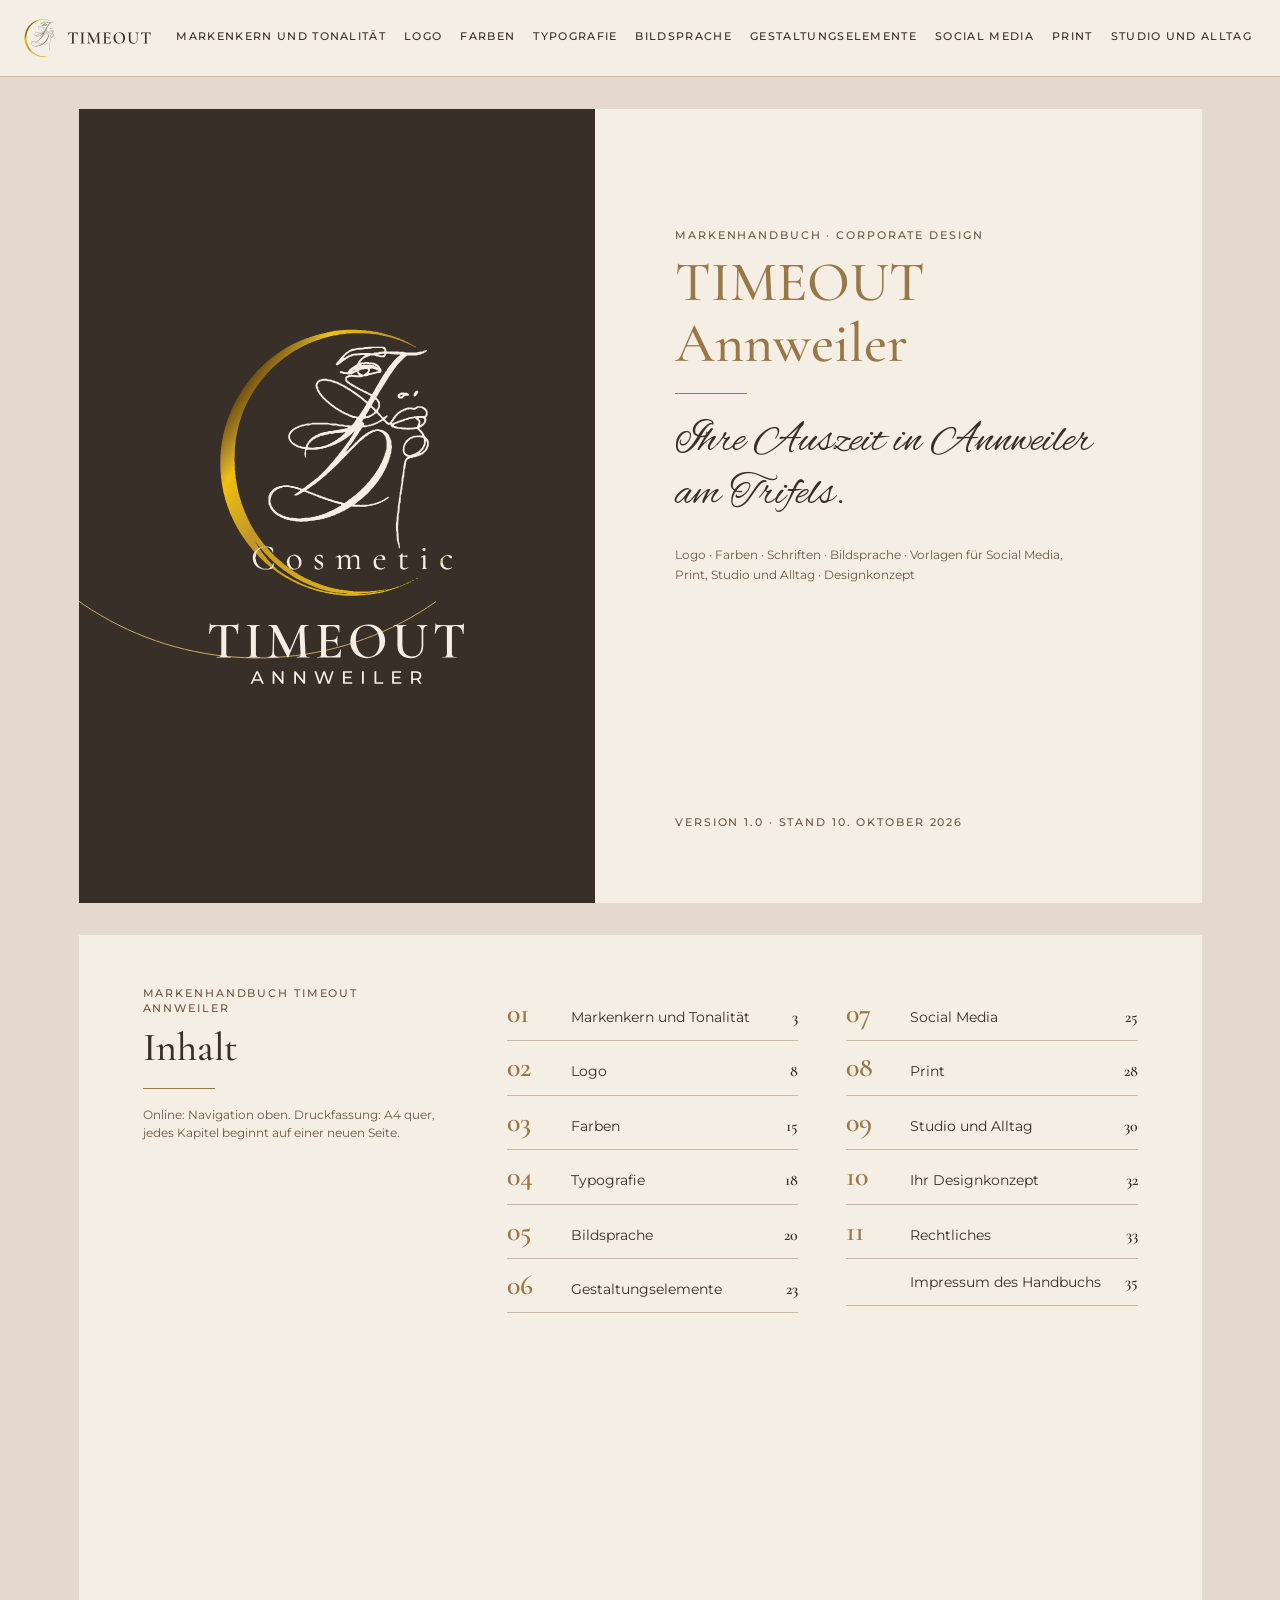
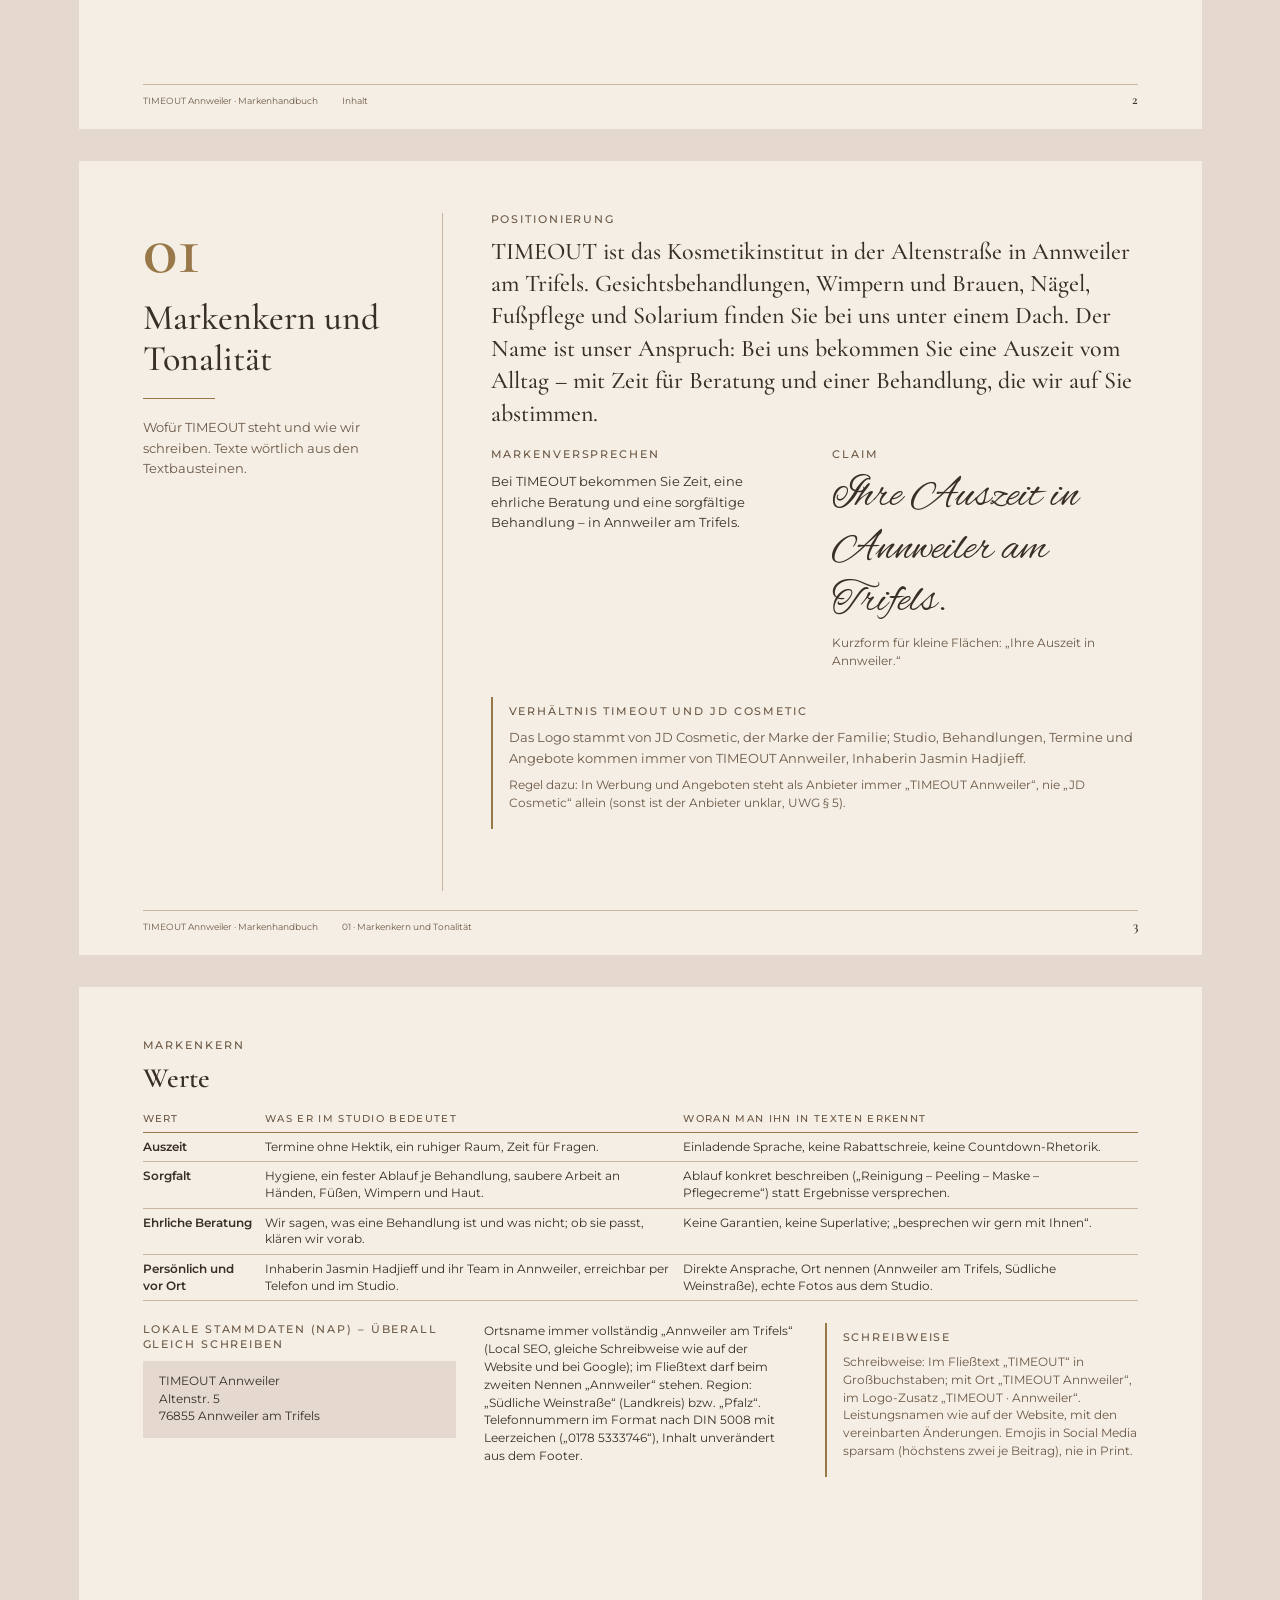
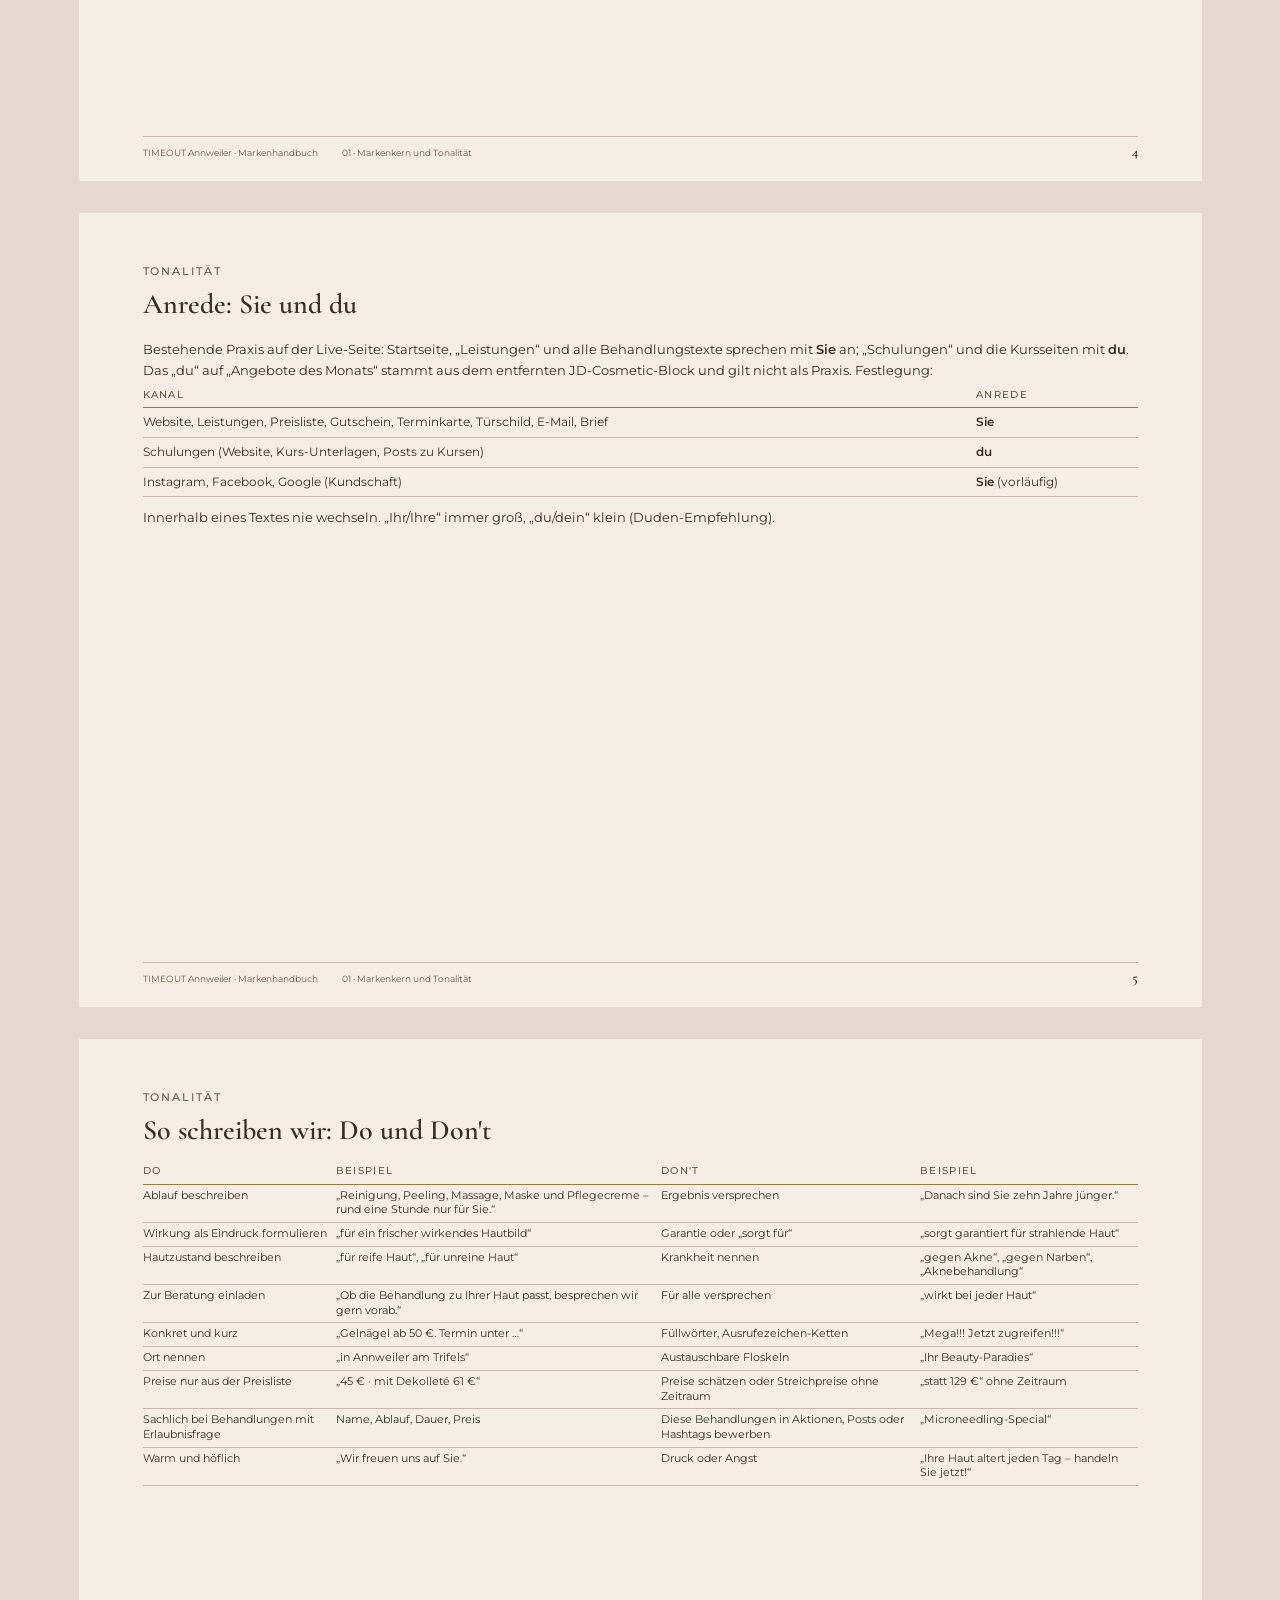
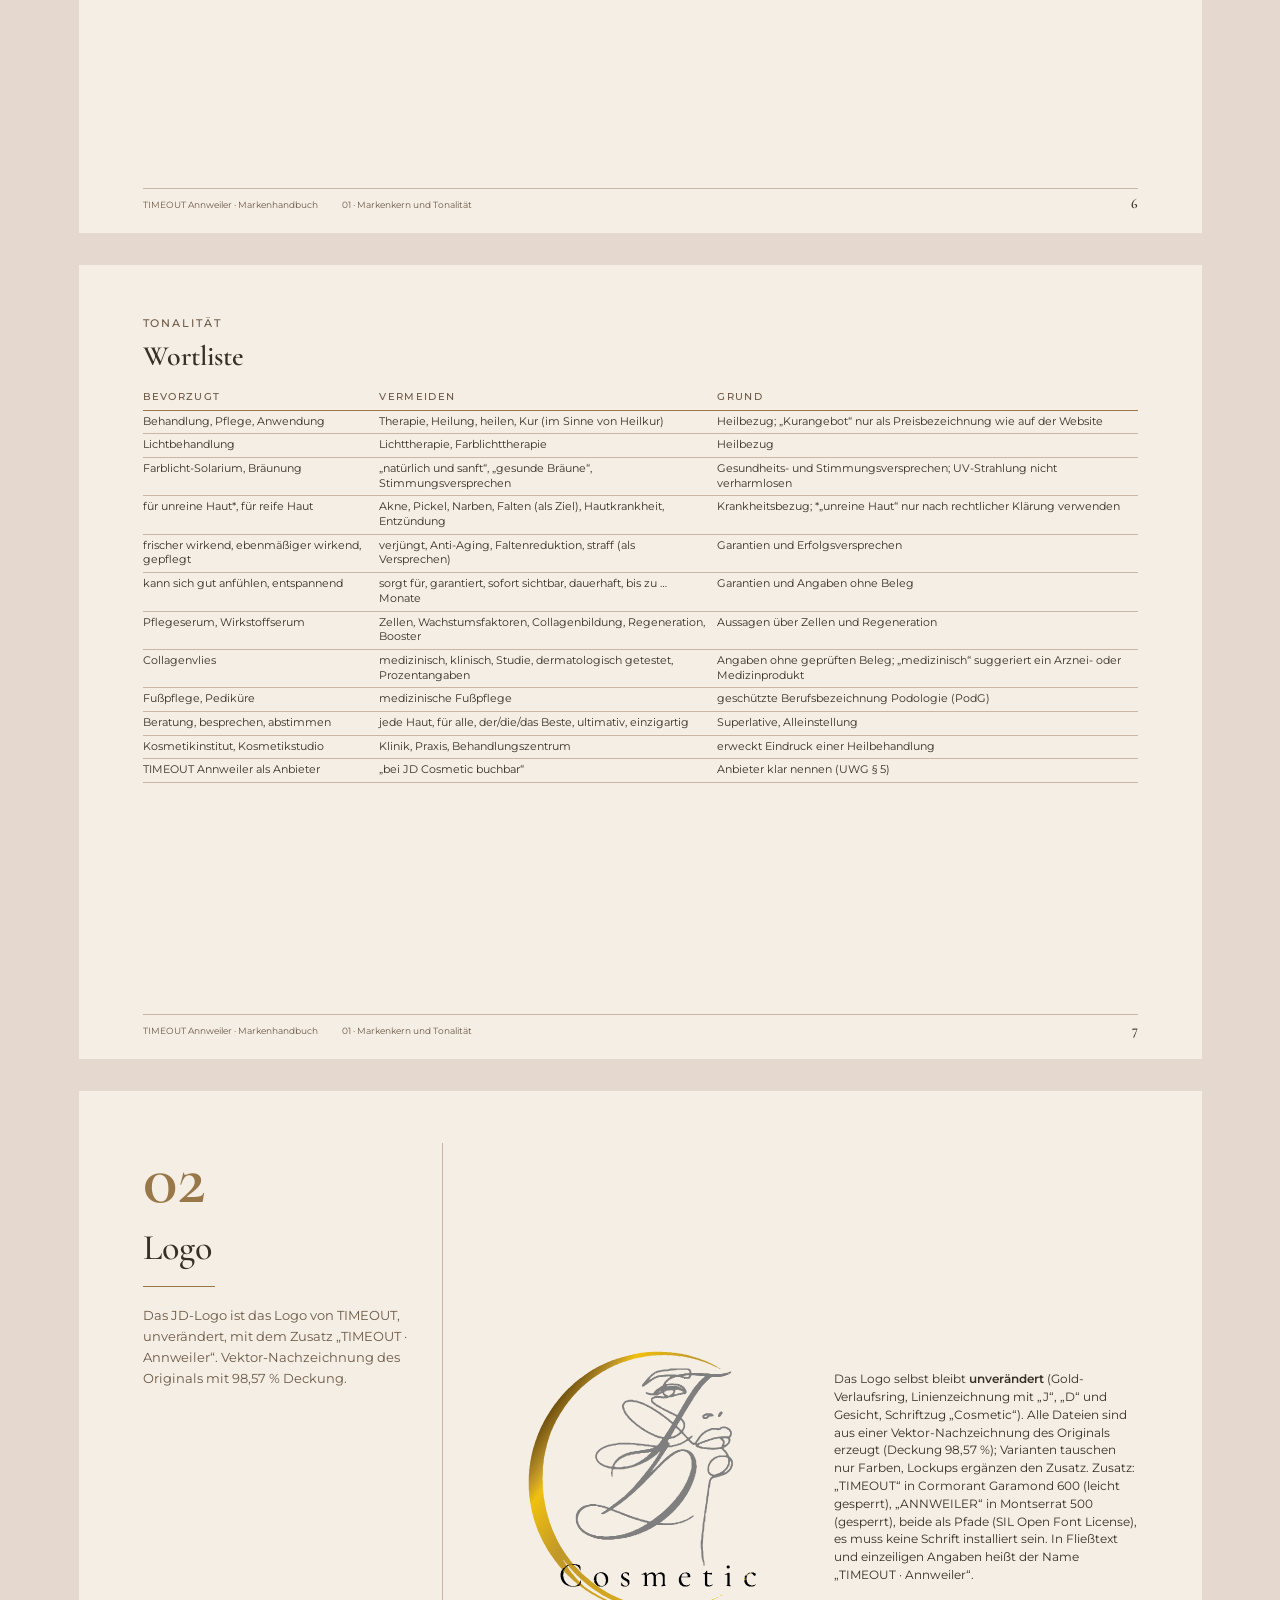
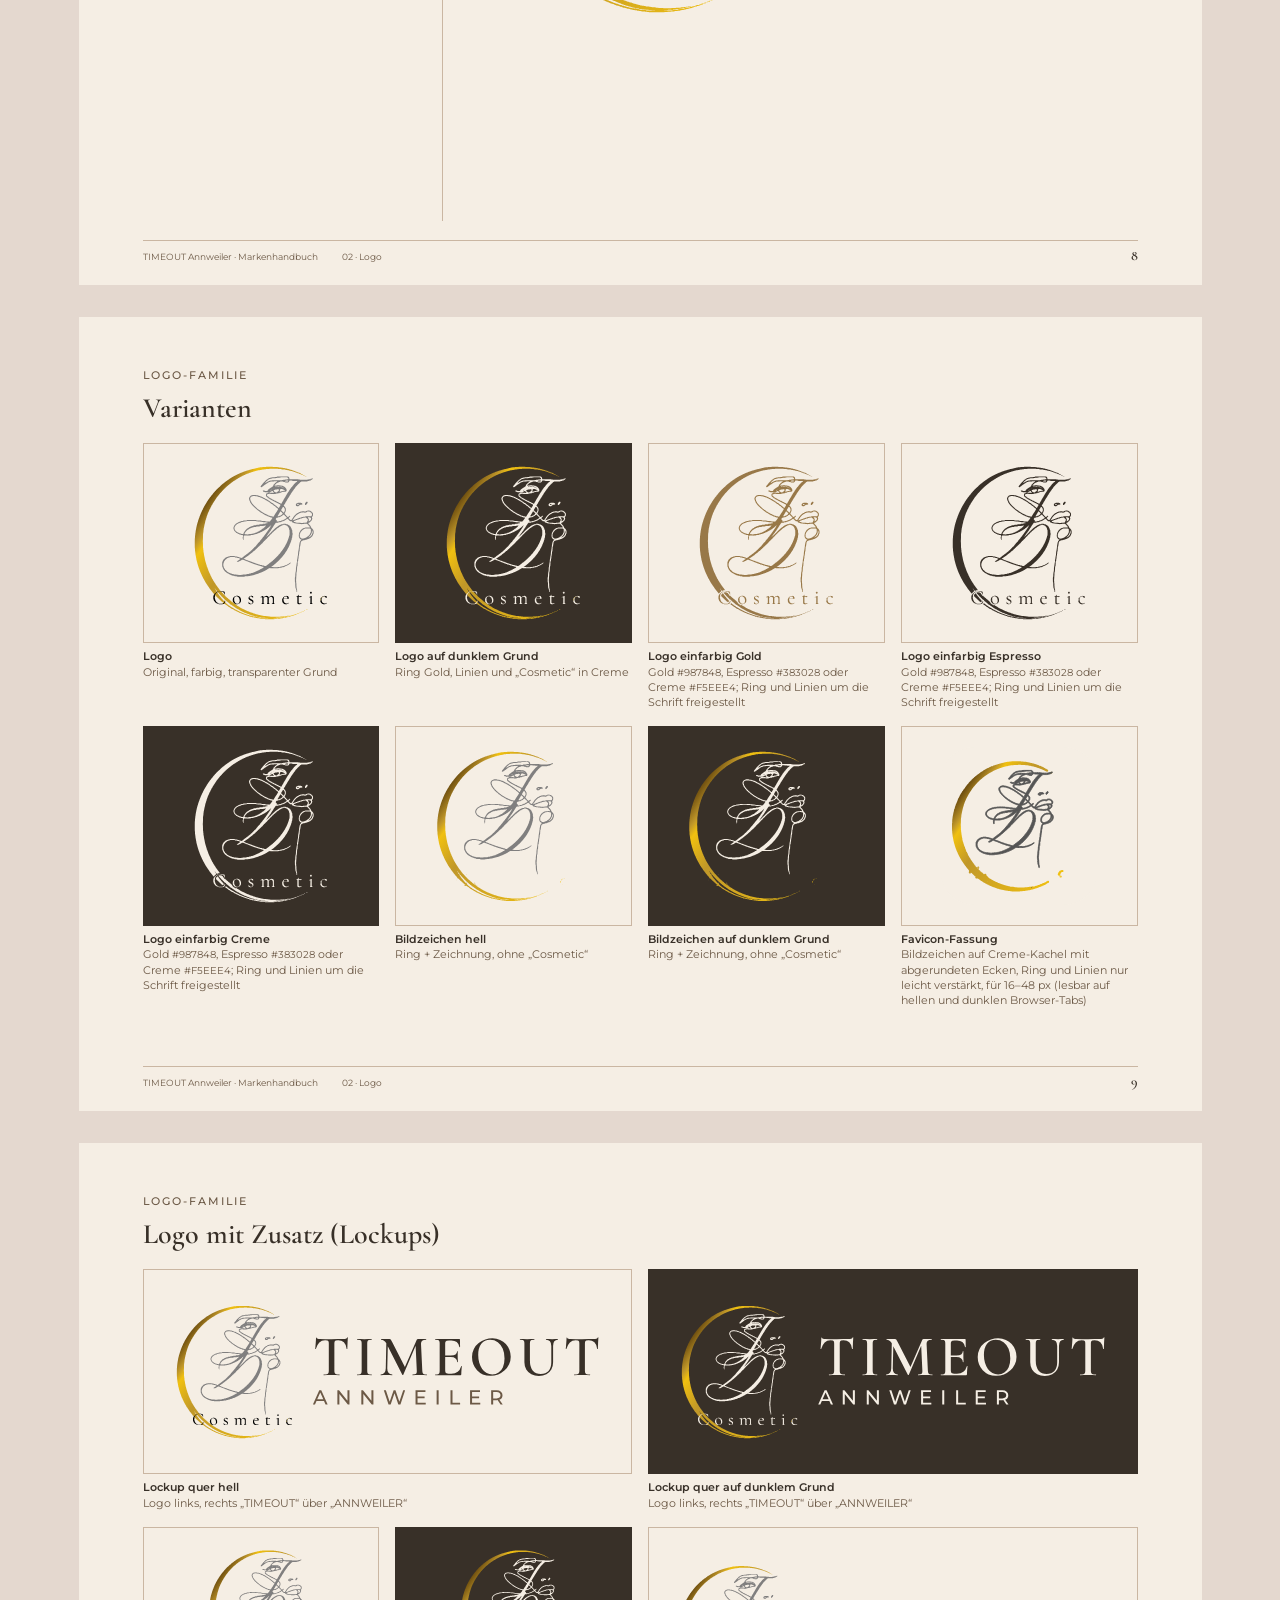
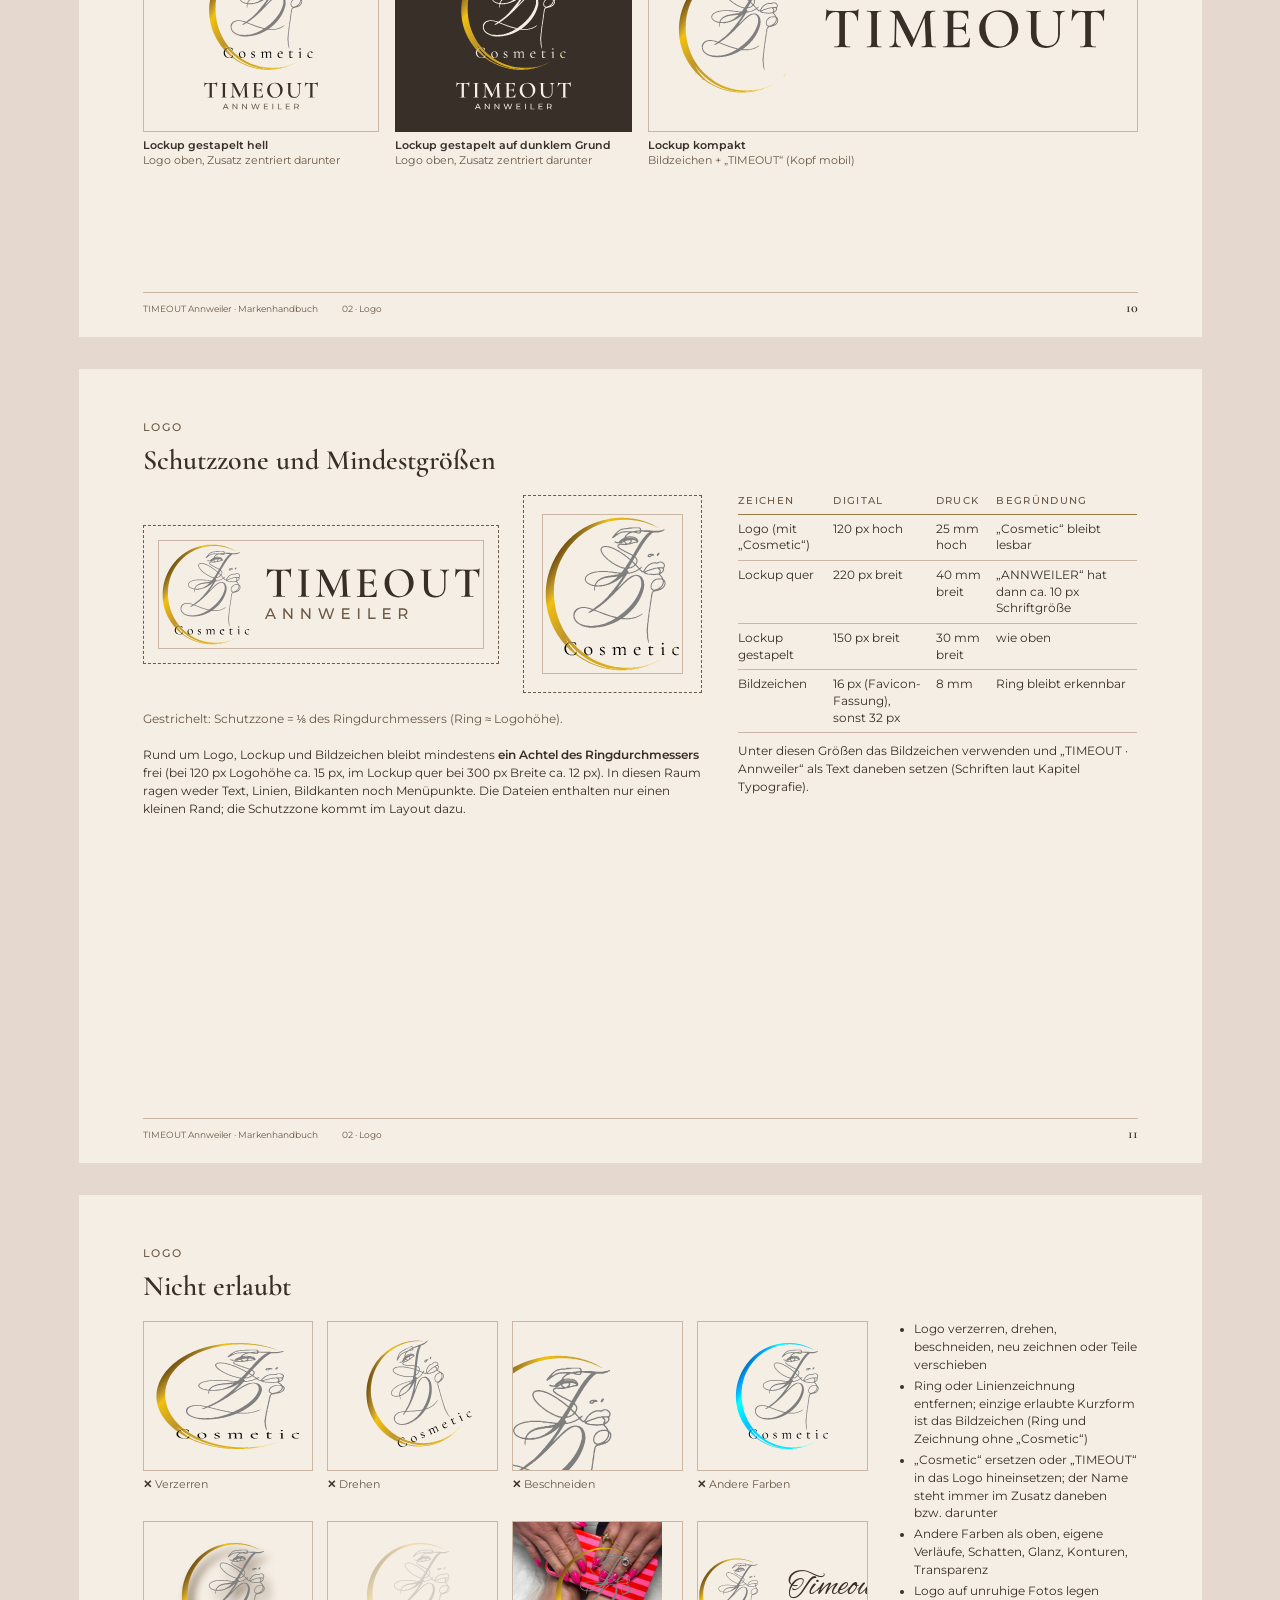
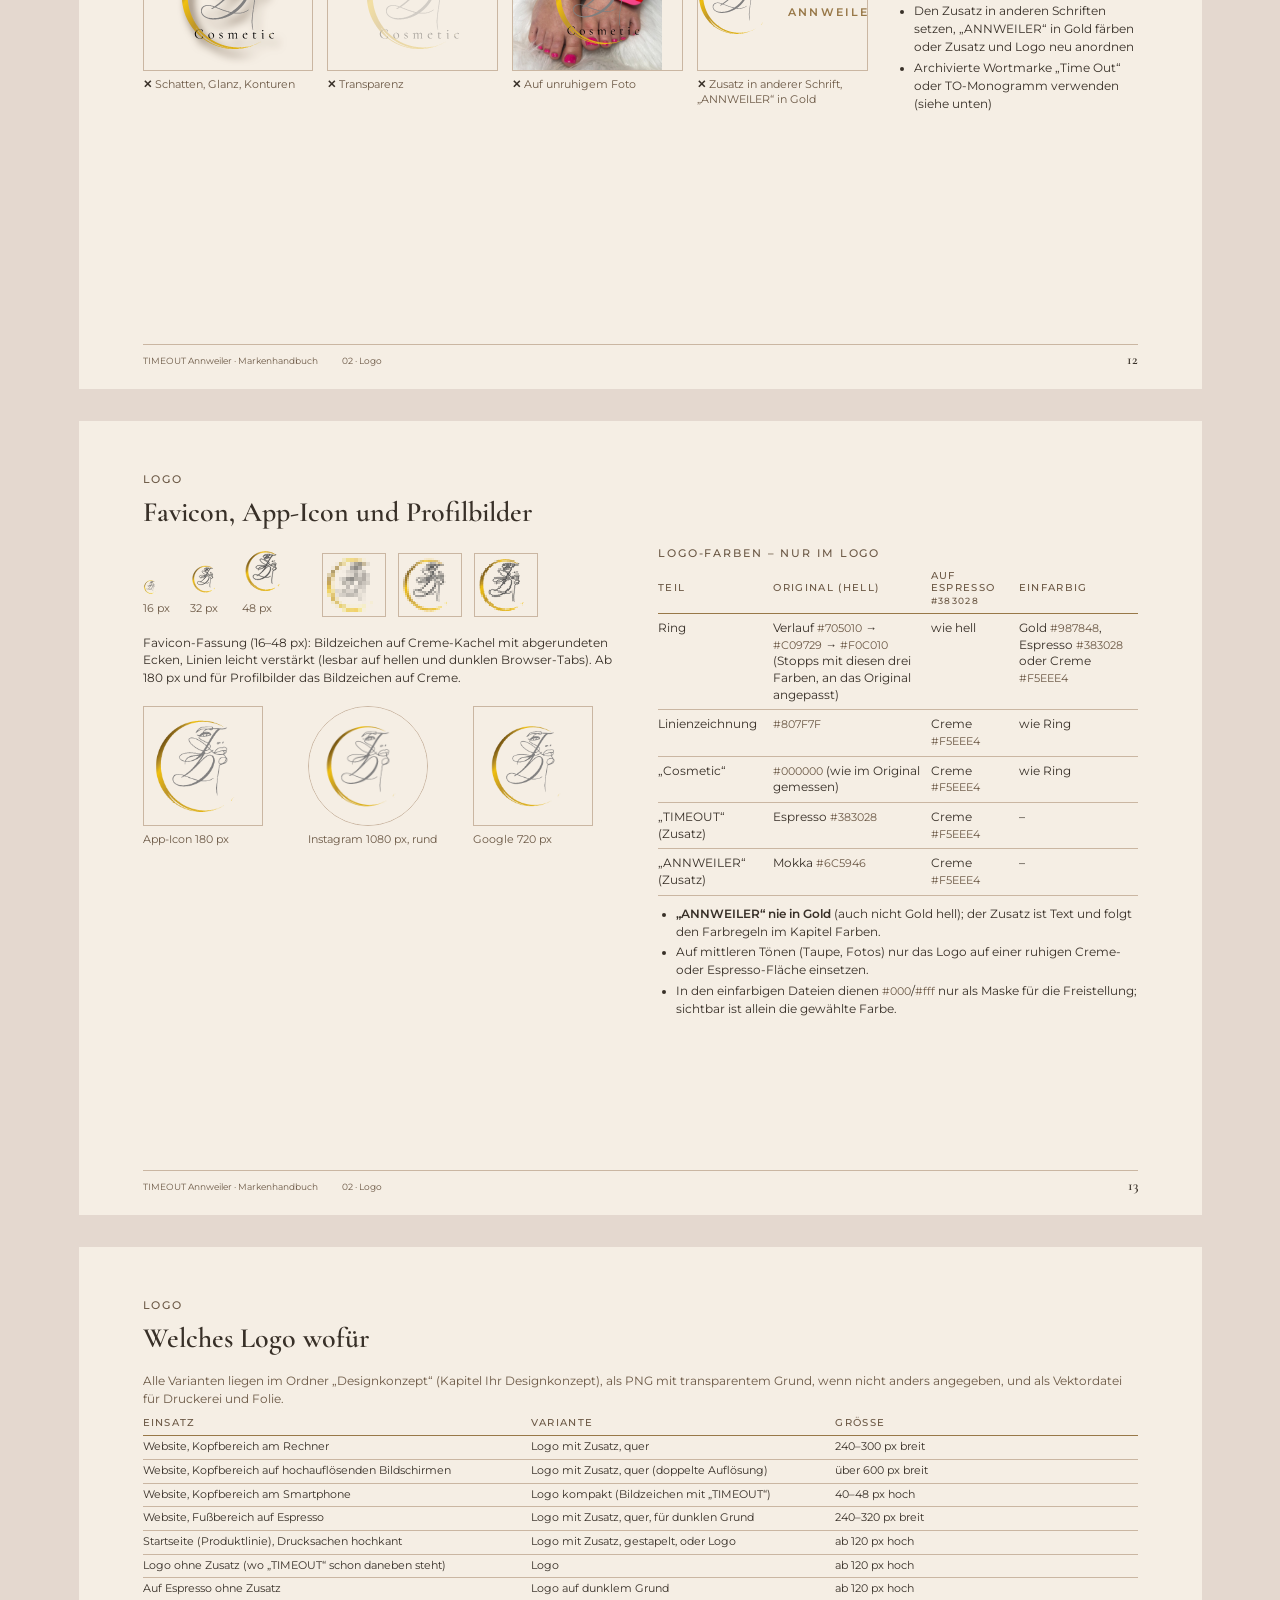
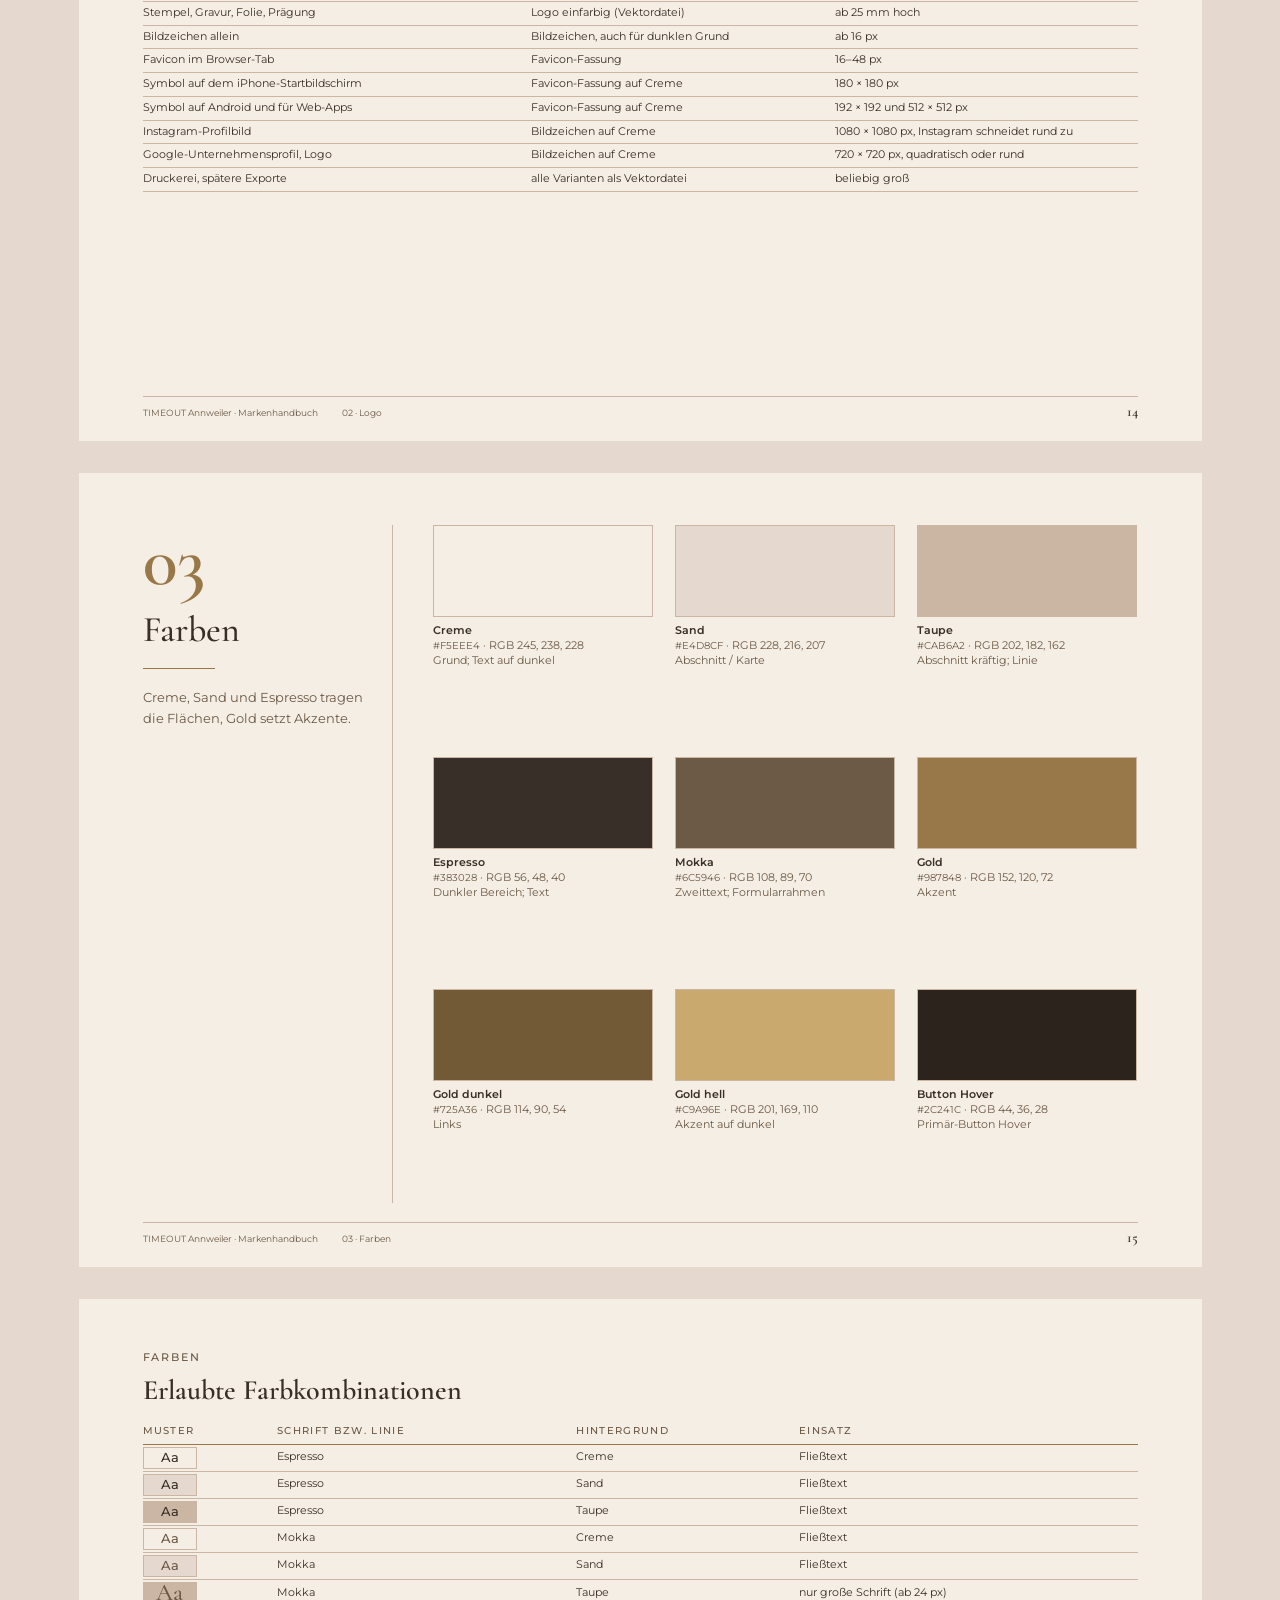
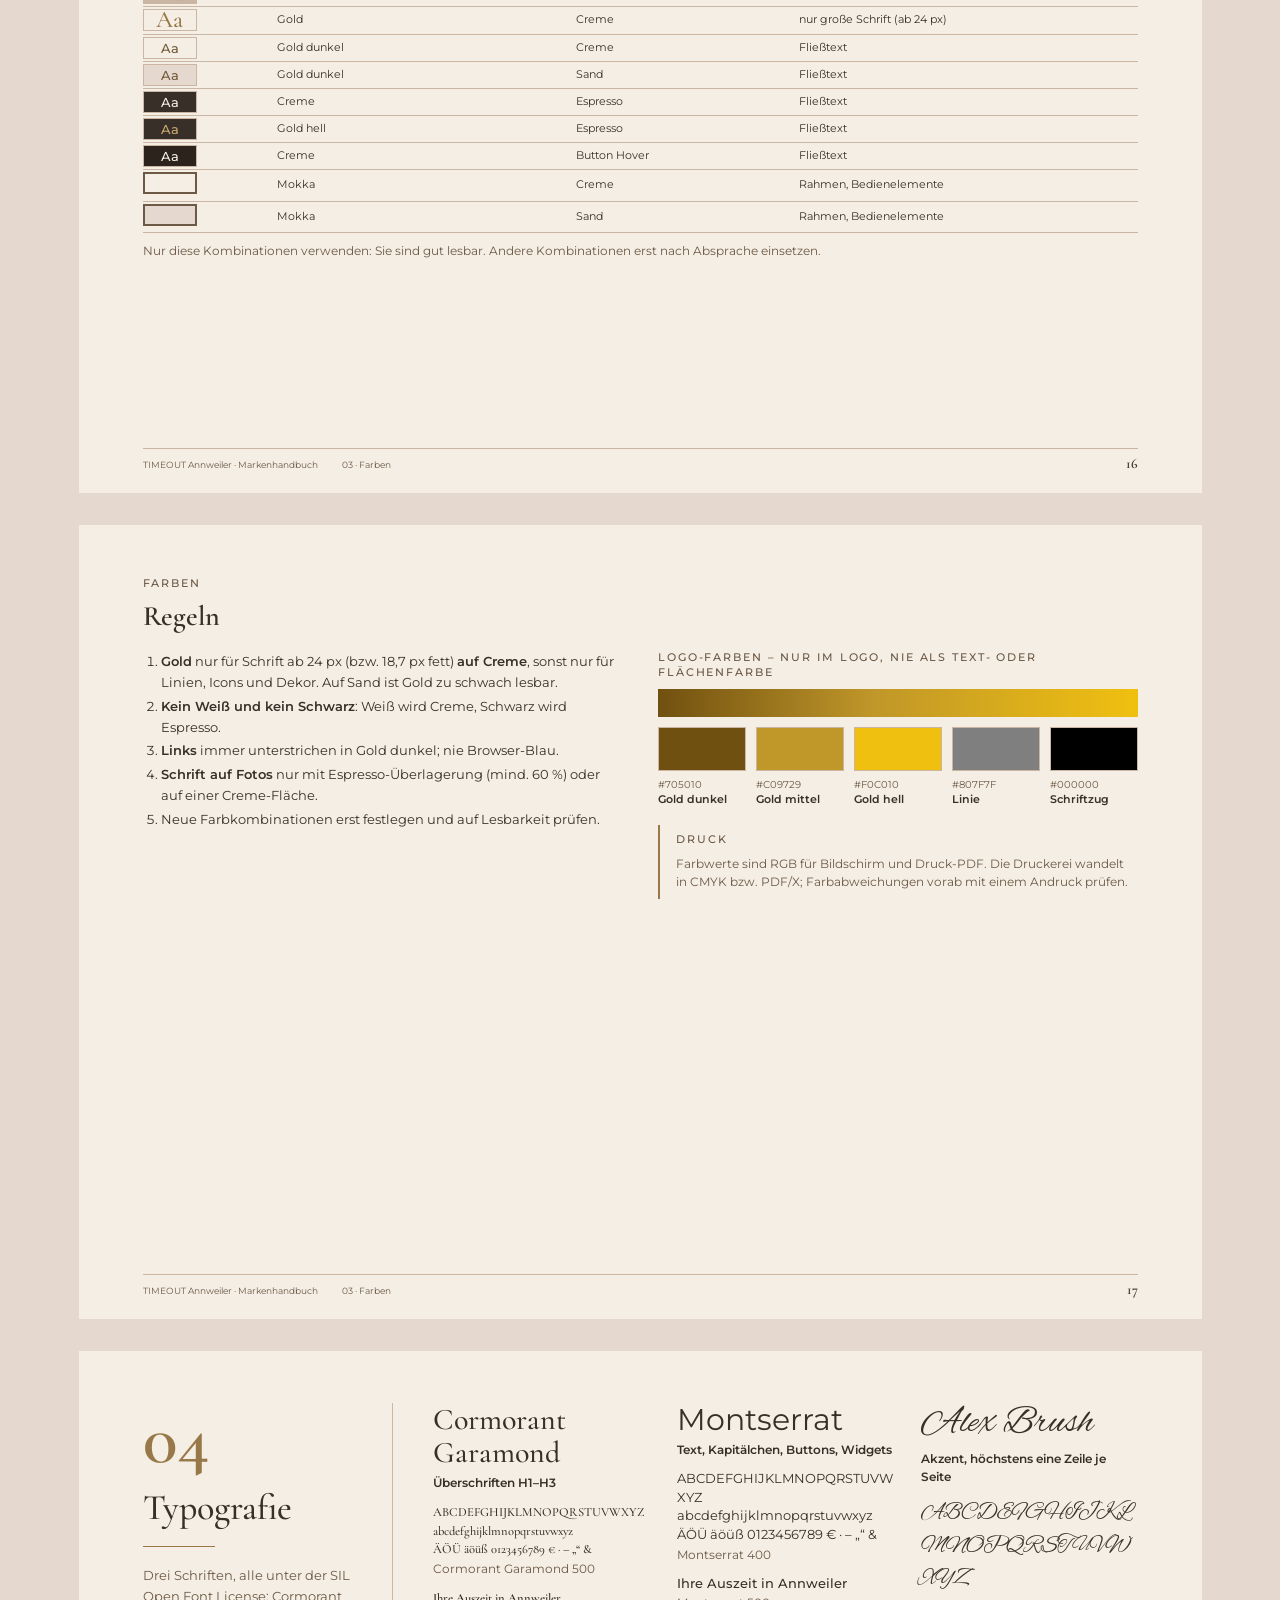
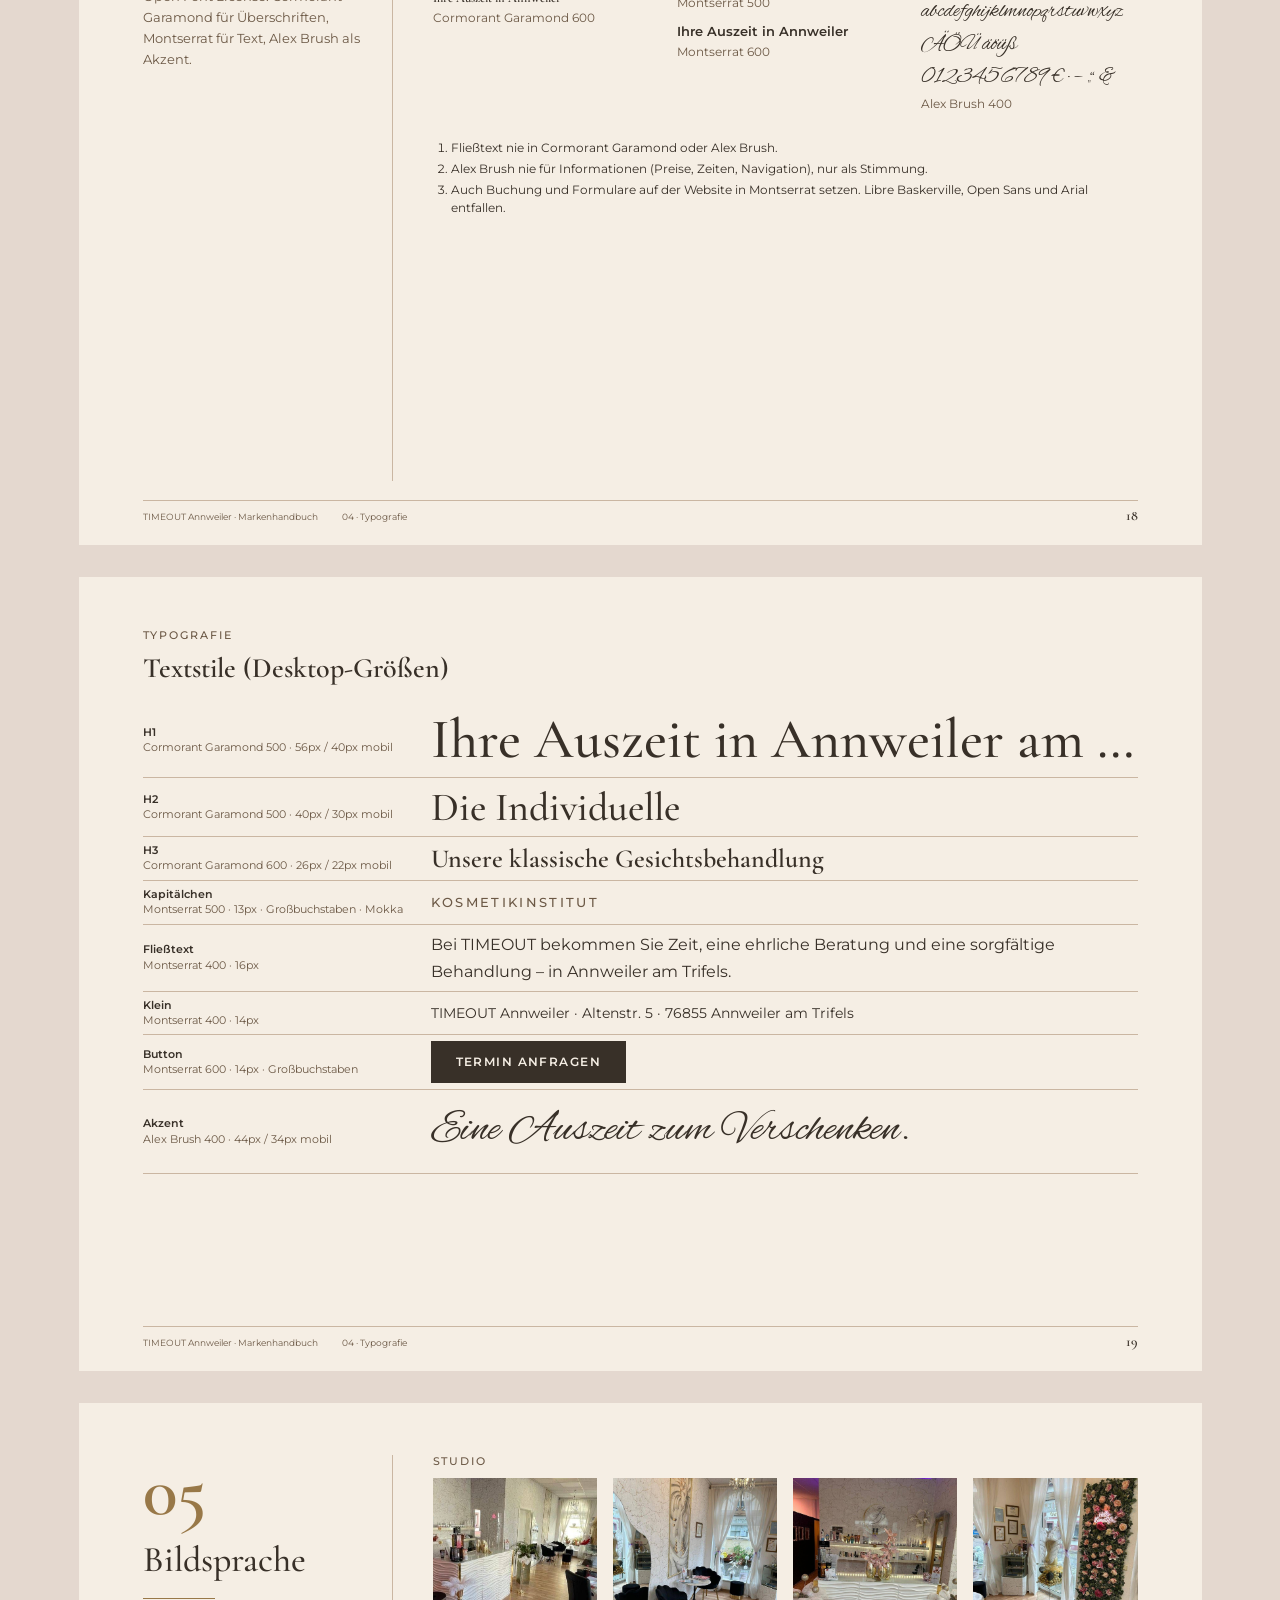
==== commit 76680293: "feat: publish slim customer edition of the brand guide" ====
--- a/markenhandbuch/index.html
+++ b/markenhandbuch/index.html
@@ -5,17 +5,16 @@
 <meta name="viewport" content="width=device-width, initial-scale=1">
 <meta name="robots" content="noindex, nofollow">
 <title>Markenhandbuch TIMEOUT Annweiler</title>
-<meta name="description" content="Markenhandbuch von TIMEOUT Annweiler: Logo, Farben, Schriften, Bildsprache, Vorlagen und Design-Tokens. Version 1.0, Stand 10. Oktober 2026.">
+<meta name="description" content="Markenhandbuch von TIMEOUT Annweiler: Logo, Farben, Schriften, Bildsprache, Vorlagen und Designkonzept. Version 1.0, Stand 10. Oktober 2026.">
 <link rel="icon" href="assets/logo/favicon.ico" sizes="any">
 <link rel="icon" href="assets/logo/favicon.svg" type="image/svg+xml">
-<link rel="stylesheet" href="assets/tokens/tokens.css">
 <link rel="stylesheet" href="guide.css">
 </head>
 <body>
 <a class="skip" href="#inhalt">Zum Inhalt</a>
 <header class="guide-nav">
   <a class="guide-nav__brand" href="#titel"><img src="assets/logo/lockup-compact.svg" alt="TIMEOUT Annweiler – Markenhandbuch"></a>
-  <nav aria-label="Kapitel"><ul><li><a href="#markenkern">Markenkern und Tonalität</a></li><li><a href="#logo">Logo</a></li><li><a href="#farben">Farben</a></li><li><a href="#typografie">Typografie</a></li><li><a href="#bildsprache">Bildsprache</a></li><li><a href="#gestaltung">Gestaltungselemente</a></li><li><a href="#social-media">Social Media</a></li><li><a href="#print">Print</a></li><li><a href="#studio">Studio und Alltag</a></li><li><a href="#website">Website und Wix</a></li><li><a href="#tokens">Tokens und Downloads</a></li><li><a href="#rechtliches">Rechtliches</a></li><li><a href="markenhandbuch.pdf">PDF</a></li></ul></nav>
+  <nav aria-label="Kapitel"><ul><li><a href="#markenkern">Markenkern und Tonalität</a></li><li><a href="#logo">Logo</a></li><li><a href="#farben">Farben</a></li><li><a href="#typografie">Typografie</a></li><li><a href="#bildsprache">Bildsprache</a></li><li><a href="#gestaltung">Gestaltungselemente</a></li><li><a href="#social-media">Social Media</a></li><li><a href="#print">Print</a></li><li><a href="#studio">Studio und Alltag</a></li><li><a href="#designkonzept">Ihr Designkonzept</a></li><li><a href="#rechtliches">Rechtliches</a></li><li><a href="markenhandbuch.pdf">PDF</a></li></ul></nav>
 </header>
 <main>
 <section class="sheet sheet--bleed" id="titel" data-page="1"><div class="sheet__body">
@@ -30,21 +29,19 @@
     <hr class="rule">
     <p class="script accent">Ihre Auszeit in Annweiler am Trifels.</p>
     <p class="cover__meta">Logo · Farben · Schriften · Bildsprache · Vorlagen für Social Media, Print, Studio und
-    Alltag · Website · Design-Tokens</p>
+    Alltag · Designkonzept</p>
     <p class="cover__version">Version 1.0 · Stand 10. Oktober 2026</p>
   </div>
 </div></div></section>
 <section class="sheet " id="inhalt" data-page="2"><div class="sheet__body">
 <div class="toc">
   <div><p class="overline">Markenhandbuch TIMEOUT Annweiler</p><h2>Inhalt</h2><hr class="rule">
-  <p class="small muted">Online: Navigation oben. Druckfassung: A4 quer, jedes Kapitel beginnt auf einer neuen
-  Seite. Texte mit dem Vermerk <span class="badge badge--review">in Prüfung</span> hängen von einer offenen
-  Rechtsfrage ab und werden erst nach Klärung veröffentlicht oder gedruckt.</p></div>
-  <ol class="toc__list"><li><a href="#markenkern"><span class="toc__no">01</span><span class="toc__title">Markenkern und Tonalität</span><span class="toc__page">3</span></a></li><li><a href="#logo"><span class="toc__no">02</span><span class="toc__title">Logo</span><span class="toc__page">8</span></a></li><li><a href="#farben"><span class="toc__no">03</span><span class="toc__title">Farben</span><span class="toc__page">15</span></a></li><li><a href="#typografie"><span class="toc__no">04</span><span class="toc__title">Typografie</span><span class="toc__page">18</span></a></li><li><a href="#bildsprache"><span class="toc__no">05</span><span class="toc__title">Bildsprache</span><span class="toc__page">20</span></a></li><li><a href="#gestaltung"><span class="toc__no">06</span><span class="toc__title">Gestaltungselemente</span><span class="toc__page">23</span></a></li><li><a href="#social-media"><span class="toc__no">07</span><span class="toc__title">Social Media</span><span class="toc__page">25</span></a></li><li><a href="#print"><span class="toc__no">08</span><span class="toc__title">Print</span><span class="toc__page">28</span></a></li><li><a href="#studio"><span class="toc__no">09</span><span class="toc__title">Studio und Alltag</span><span class="toc__page">30</span></a></li><li><a href="#website"><span class="toc__no">10</span><span class="toc__title">Website und Wix</span><span class="toc__page">32</span></a></li><li><a href="#tokens"><span class="toc__no">11</span><span class="toc__title">Tokens und Downloads</span><span class="toc__page">35</span></a></li><li><a href="#rechtliches"><span class="toc__no">12</span><span class="toc__title">Rechtliches</span><span class="toc__page">37</span></a></li><li><a href="#impressum"><span class="toc__no"></span><span class="toc__title">Impressum des Handbuchs</span><span class="toc__page">41</span></a></li></ol>
+  <p class="small muted">Online: Navigation oben. Druckfassung: A4 quer, jedes Kapitel beginnt auf einer neuen Seite.</p></div>
+  <ol class="toc__list"><li><a href="#markenkern"><span class="toc__no">01</span><span class="toc__title">Markenkern und Tonalität</span><span class="toc__page">3</span></a></li><li><a href="#logo"><span class="toc__no">02</span><span class="toc__title">Logo</span><span class="toc__page">8</span></a></li><li><a href="#farben"><span class="toc__no">03</span><span class="toc__title">Farben</span><span class="toc__page">15</span></a></li><li><a href="#typografie"><span class="toc__no">04</span><span class="toc__title">Typografie</span><span class="toc__page">18</span></a></li><li><a href="#bildsprache"><span class="toc__no">05</span><span class="toc__title">Bildsprache</span><span class="toc__page">20</span></a></li><li><a href="#gestaltung"><span class="toc__no">06</span><span class="toc__title">Gestaltungselemente</span><span class="toc__page">23</span></a></li><li><a href="#social-media"><span class="toc__no">07</span><span class="toc__title">Social Media</span><span class="toc__page">25</span></a></li><li><a href="#print"><span class="toc__no">08</span><span class="toc__title">Print</span><span class="toc__page">28</span></a></li><li><a href="#studio"><span class="toc__no">09</span><span class="toc__title">Studio und Alltag</span><span class="toc__page">30</span></a></li><li><a href="#designkonzept"><span class="toc__no">10</span><span class="toc__title">Ihr Designkonzept</span><span class="toc__page">32</span></a></li><li><a href="#rechtliches"><span class="toc__no">11</span><span class="toc__title">Rechtliches</span><span class="toc__page">33</span></a></li><li><a href="#impressum"><span class="toc__no"></span><span class="toc__title">Impressum des Handbuchs</span><span class="toc__page">35</span></a></li></ol>
 </div></div><footer class="folio"><span>TIMEOUT Annweiler · Markenhandbuch</span><span>Inhalt</span><span></span><span class="folio__page">2</span></footer></section>
 <section class="sheet " id="markenkern" data-chapter="1" data-page="3"><div class="sheet__body">
 <div class="split split--head">
-  <div class="chapter-head"><p class="chapter-no">01</p><h2>Markenkern und Tonalität</h2><hr class="rule"><p class="lead">Wofür TIMEOUT steht und wie wir schreiben. Texte wörtlich aus den freigegebenen Bausteinen.</p></div>
+  <div class="chapter-head"><p class="chapter-no">01</p><h2>Markenkern und Tonalität</h2><hr class="rule"><p class="lead">Wofür TIMEOUT steht und wie wir schreiben. Texte wörtlich aus den Textbausteinen.</p></div>
   <div class="stack">
     <div><p class="overline">Positionierung</p><p class="quote">TIMEOUT ist das Kosmetikinstitut in der Altenstraße in Annweiler am Trifels. Gesichtsbehandlungen, Wimpern und Brauen, Nägel, Fußpflege und Solarium finden Sie bei uns unter einem Dach. Der Name ist unser Anspruch: Bei uns bekommen Sie eine Auszeit vom Alltag – mit Zeit für Beratung und einer Behandlung, die wir auf Sie abstimmen.</p></div>
     <div class="cols-2">
@@ -52,7 +49,7 @@
       <div><p class="overline">Claim</p><p class="script accent">Ihre Auszeit in Annweiler am Trifels.</p>
         <p class="small muted">Kurzform für kleine Flächen: „Ihre Auszeit in Annweiler.“</p></div>
     </div>
-    <div class="note"><p class="overline">Verhältnis TIMEOUT und JD Cosmetic</p> <span class="badge badge--review" title="in rechtlicher Prüfung">in Prüfung</span><p>Das Logo stammt von JD Cosmetic, der Marke der Familie; Studio, Behandlungen, Termine und Angebote kommen immer von TIMEOUT Annweiler, Inhaberin Jasmin Hadjieff.</p>
+    <div class="note"><p class="overline">Verhältnis TIMEOUT und JD Cosmetic</p> <p>Das Logo stammt von JD Cosmetic, der Marke der Familie; Studio, Behandlungen, Termine und Angebote kommen immer von TIMEOUT Annweiler, Inhaberin Jasmin Hadjieff.</p>
       <p class="small">Regel dazu: In Werbung und Angeboten steht als Anbieter immer „TIMEOUT Annweiler“, nie „JD Cosmetic“ allein (sonst ist
 der Anbieter unklar, UWG § 5).</p></div>
   </div>
@@ -65,7 +62,7 @@
 Altenstr. 5
 76855 Annweiler am Trifels</pre></div>
   <div class="small"><p>Ortsname immer vollständig „Annweiler am Trifels“ (Local SEO, gleiche Schreibweise wie auf der Website und bei Google); im Fließtext darf beim zweiten Nennen „Annweiler“ stehen. Region: „Südliche Weinstraße“ (Landkreis) bzw. „Pfalz“. Telefonnummern im Format nach DIN 5008 mit Leerzeichen („0178 5333746“), Inhalt unverändert aus dem Footer.</p></div>
-  <div class="note small"><p class="overline">Schreibweise</p><p>Schreibweise: Im Fließtext „TIMEOUT“ in Großbuchstaben; mit Ort „TIMEOUT Annweiler“, im Logo-Zusatz „TIMEOUT · Annweiler“. Leistungsnamen wie auf der Website, mit den freigegebenen Änderungen. Emojis in Social Media sparsam (höchstens zwei je Beitrag), nie in Print.</p></div>
+  <div class="note small"><p class="overline">Schreibweise</p><p>Schreibweise: Im Fließtext „TIMEOUT“ in Großbuchstaben; mit Ort „TIMEOUT Annweiler“, im Logo-Zusatz „TIMEOUT · Annweiler“. Leistungsnamen wie auf der Website, mit den vereinbarten Änderungen. Emojis in Social Media sparsam (höchstens zwei je Beitrag), nie in Print.</p></div>
 </div></div><footer class="folio"><span>TIMEOUT Annweiler · Markenhandbuch</span><span>01 · Markenkern und Tonalität</span><span></span><span class="folio__page">4</span></footer></section>
 <section class="sheet " data-chapter="1" data-page="5"><div class="sheet__body">
 <p class="overline">Tonalität</p><h3>Anrede: Sie und du</h3>
@@ -75,20 +72,20 @@
 <section class="sheet " data-chapter="1" data-page="6"><div class="sheet__body"><p class="overline">Tonalität</p><h3>So schreiben wir: Do und Don't</h3>
 <table class="table--dodont table--compact"><thead><tr><th>Do</th><th>Beispiel</th><th>Don't</th><th>Beispiel</th></tr></thead><tbody><tr><td>Ablauf beschreiben</td><td>„Reinigung, Peeling, Massage, Maske und Pflegecreme – rund eine Stunde nur für Sie.“</td><td>Ergebnis versprechen</td><td>„Danach sind Sie zehn Jahre jünger.“</td></tr><tr><td>Wirkung als Eindruck formulieren</td><td>„für ein frischer wirkendes Hautbild“</td><td>Garantie oder „sorgt für“</td><td>„sorgt garantiert für strahlende Haut“</td></tr><tr><td>Hautzustand beschreiben</td><td>„für reife Haut“, „für unreine Haut“</td><td>Krankheit nennen</td><td>„gegen Akne“, „gegen Narben“, „Aknebehandlung“</td></tr><tr><td>Zur Beratung einladen</td><td>„Ob die Behandlung zu Ihrer Haut passt, besprechen wir gern vorab.“</td><td>Für alle versprechen</td><td>„wirkt bei jeder Haut“</td></tr><tr><td>Konkret und kurz</td><td>„Gelnägel ab 50 €. Termin unter …“</td><td>Füllwörter, Ausrufezeichen-Ketten</td><td>„Mega!!! Jetzt zugreifen!!!“</td></tr><tr><td>Ort nennen</td><td>„in Annweiler am Trifels“</td><td>Austauschbare Floskeln</td><td>„Ihr Beauty-Paradies“</td></tr><tr><td>Preise nur aus der Preisliste</td><td>„45 € · mit Dekolleté 61 €“</td><td>Preise schätzen oder Streichpreise ohne Zeitraum</td><td>„statt 129 €“ ohne Zeitraum</td></tr><tr><td>Sachlich bei Behandlungen mit Erlaubnisfrage</td><td>Name, Ablauf, Dauer, Preis</td><td>Diese Behandlungen in Aktionen, Posts oder Hashtags bewerben</td><td>„Microneedling-Special“</td></tr><tr><td>Warm und höflich</td><td>„Wir freuen uns auf Sie.“</td><td>Druck oder Angst</td><td>„Ihre Haut altert jeden Tag – handeln Sie jetzt!“</td></tr></tbody></table></div><footer class="folio"><span>TIMEOUT Annweiler · Markenhandbuch</span><span>01 · Markenkern und Tonalität</span><span></span><span class="folio__page">6</span></footer></section>
 <section class="sheet " data-chapter="1" data-page="7"><div class="sheet__body"><p class="overline">Tonalität</p><h3>Wortliste</h3>
-<table class="table--compact"><thead><tr><th>Bevorzugt</th><th>Vermeiden</th><th>Grund</th></tr></thead><tbody><tr><td>Behandlung, Pflege, Anwendung</td><td>Therapie, Heilung, heilen, Kur (im Sinne von Heilkur)</td><td>Heilbezug; „Kurangebot“ nur als Preisbezeichnung wie auf der Website</td></tr><tr><td>Lichtbehandlung</td><td>Lichttherapie, Farblichttherapie</td><td>Heilbezug</td></tr><tr><td>Farblicht-Solarium, Bräunung</td><td>„natürlich und sanft“, „gesunde Bräune“, Stimmungsversprechen</td><td>Gesundheits- und Stimmungsversprechen; UV-Strahlung nicht verharmlosen</td></tr><tr><td>für unreine Haut*, für reife Haut</td><td>Akne, Pickel, Narben, Falten (als Ziel), Hautkrankheit, Entzündung</td><td>Krankheitsbezug; *„unreine Haut“ ist in rechtlicher Prüfung</td></tr><tr><td>frischer wirkend, ebenmäßiger wirkend, gepflegt</td><td>verjüngt, Anti-Aging, Faltenreduktion, straff (als Versprechen)</td><td>Garantien und Erfolgsversprechen</td></tr><tr><td>kann sich gut anfühlen, entspannend</td><td>sorgt für, garantiert, sofort sichtbar, dauerhaft, bis zu … Monate</td><td>Garantien und Angaben ohne Beleg</td></tr><tr><td>Pflegeserum, Wirkstoffserum</td><td>Zellen, Wachstumsfaktoren, Collagenbildung, Regeneration, Booster</td><td>Aussagen über Zellen und Regeneration</td></tr><tr><td>Collagenvlies</td><td>medizinisch, klinisch, Studie, dermatologisch getestet, Prozentangaben</td><td>Angaben ohne geprüften Beleg; „medizinisch“ suggeriert ein Arznei- oder Medizinprodukt</td></tr><tr><td>Fußpflege, Pediküre</td><td>medizinische Fußpflege</td><td>geschützte Berufsbezeichnung Podologie (PodG)</td></tr><tr><td>Beratung, besprechen, abstimmen</td><td>jede Haut, für alle, der/die/das Beste, ultimativ, einzigartig</td><td>Superlative, Alleinstellung</td></tr><tr><td>Kosmetikinstitut, Kosmetikstudio</td><td>Klinik, Praxis, Behandlungszentrum</td><td>erweckt Eindruck einer Heilbehandlung</td></tr><tr><td>TIMEOUT Annweiler als Anbieter</td><td>„bei JD Cosmetic buchbar“</td><td>Anbieter klar nennen (UWG § 5)</td></tr></tbody></table></div><footer class="folio"><span>TIMEOUT Annweiler · Markenhandbuch</span><span>01 · Markenkern und Tonalität</span><span></span><span class="folio__page">7</span></footer></section>
+<table class="table--compact"><thead><tr><th>Bevorzugt</th><th>Vermeiden</th><th>Grund</th></tr></thead><tbody><tr><td>Behandlung, Pflege, Anwendung</td><td>Therapie, Heilung, heilen, Kur (im Sinne von Heilkur)</td><td>Heilbezug; „Kurangebot“ nur als Preisbezeichnung wie auf der Website</td></tr><tr><td>Lichtbehandlung</td><td>Lichttherapie, Farblichttherapie</td><td>Heilbezug</td></tr><tr><td>Farblicht-Solarium, Bräunung</td><td>„natürlich und sanft“, „gesunde Bräune“, Stimmungsversprechen</td><td>Gesundheits- und Stimmungsversprechen; UV-Strahlung nicht verharmlosen</td></tr><tr><td>für unreine Haut*, für reife Haut</td><td>Akne, Pickel, Narben, Falten (als Ziel), Hautkrankheit, Entzündung</td><td>Krankheitsbezug; *„unreine Haut“ nur nach rechtlicher Klärung verwenden</td></tr><tr><td>frischer wirkend, ebenmäßiger wirkend, gepflegt</td><td>verjüngt, Anti-Aging, Faltenreduktion, straff (als Versprechen)</td><td>Garantien und Erfolgsversprechen</td></tr><tr><td>kann sich gut anfühlen, entspannend</td><td>sorgt für, garantiert, sofort sichtbar, dauerhaft, bis zu … Monate</td><td>Garantien und Angaben ohne Beleg</td></tr><tr><td>Pflegeserum, Wirkstoffserum</td><td>Zellen, Wachstumsfaktoren, Collagenbildung, Regeneration, Booster</td><td>Aussagen über Zellen und Regeneration</td></tr><tr><td>Collagenvlies</td><td>medizinisch, klinisch, Studie, dermatologisch getestet, Prozentangaben</td><td>Angaben ohne geprüften Beleg; „medizinisch“ suggeriert ein Arznei- oder Medizinprodukt</td></tr><tr><td>Fußpflege, Pediküre</td><td>medizinische Fußpflege</td><td>geschützte Berufsbezeichnung Podologie (PodG)</td></tr><tr><td>Beratung, besprechen, abstimmen</td><td>jede Haut, für alle, der/die/das Beste, ultimativ, einzigartig</td><td>Superlative, Alleinstellung</td></tr><tr><td>Kosmetikinstitut, Kosmetikstudio</td><td>Klinik, Praxis, Behandlungszentrum</td><td>erweckt Eindruck einer Heilbehandlung</td></tr><tr><td>TIMEOUT Annweiler als Anbieter</td><td>„bei JD Cosmetic buchbar“</td><td>Anbieter klar nennen (UWG § 5)</td></tr></tbody></table></div><footer class="folio"><span>TIMEOUT Annweiler · Markenhandbuch</span><span>01 · Markenkern und Tonalität</span><span></span><span class="folio__page">7</span></footer></section>
 <section class="sheet " id="logo" data-chapter="2" data-page="8"><div class="sheet__body">
 <div class="split split--head">
   <div class="chapter-head"><p class="chapter-no">02</p><h2>Logo</h2><hr class="rule"><p class="lead">Das JD-Logo ist das Logo von TIMEOUT, unverändert, mit dem Zusatz „TIMEOUT · Annweiler“. Vektor-Nachzeichnung des Originals mit 98,57 % Deckung.</p></div>
   <div class="logo-hero">
     <div class="logo-hero__art"><img src="assets/logo/logo.svg" alt="Logo: goldener Ring, Linienzeichnung, Schriftzug Cosmetic"></div>
-    <div class="small"><p>Das Logo selbst bleibt <strong>unverändert</strong> (Gold-Verlaufsring, Linienzeichnung mit „J“, „D“ und Gesicht, Schriftzug „Cosmetic“). Alle Dateien sind aus einer Vektor-Nachzeichnung des Originals erzeugt (<code>logo.svg</code>, Deckung 98,57 %); Varianten tauschen nur Farben, Lockups ergänzen den Zusatz. Zusatz: „TIMEOUT“ in Cormorant Garamond 600 (leicht gesperrt), „ANNWEILER“ in Montserrat 500 (gesperrt), beide als Pfade (SIL Open Font License), es muss keine Schrift installiert sein. In Fließtext und einzeiligen Angaben heißt der Name „TIMEOUT · Annweiler“.</p></div>
+    <div class="small"><p>Das Logo selbst bleibt <strong>unverändert</strong> (Gold-Verlaufsring, Linienzeichnung mit „J“, „D“ und Gesicht, Schriftzug „Cosmetic“). Alle Dateien sind aus einer Vektor-Nachzeichnung des Originals erzeugt (Deckung 98,57 %); Varianten tauschen nur Farben, Lockups ergänzen den Zusatz. Zusatz: „TIMEOUT“ in Cormorant Garamond 600 (leicht gesperrt), „ANNWEILER“ in Montserrat 500 (gesperrt), beide als Pfade (SIL Open Font License), es muss keine Schrift installiert sein. In Fließtext und einzeiligen Angaben heißt der Name „TIMEOUT · Annweiler“.</p></div>
   </div>
 </div></div><footer class="folio"><span>TIMEOUT Annweiler · Markenhandbuch</span><span>02 · Logo</span><span></span><span class="folio__page">8</span></footer></section>
-<section class="sheet " id="logo-varianten" data-chapter="2" data-page="9"><div class="sheet__body"><p class="overline">Logo-Familie</p><h3>Varianten</h3><div class="grid-4 logo-grid"><figure class="logo-tile  "><div class="logo-tile__art"><img src="assets/logo/logo.svg" alt="Logo"></div><figcaption><strong>Logo</strong><br>Original, farbig, transparenter Grund<br><code>logo.svg</code></figcaption></figure><figure class="logo-tile logo-tile--dark "><div class="logo-tile__art"><img src="assets/logo/logo-on-dark.svg" alt="Logo auf dunklem Grund"></div><figcaption><strong>Logo auf dunklem Grund</strong><br>Ring Gold, Linien und „Cosmetic“ in Creme<br><code>logo-on-dark.svg</code></figcaption></figure><figure class="logo-tile  "><div class="logo-tile__art"><img src="assets/logo/logo-mono-gold.svg" alt="Logo einfarbig"></div><figcaption><strong>Logo einfarbig</strong><br>Gold <code>#987848</code>, Espresso <code>#383028</code> oder Creme <code>#F5EEE4</code>; Ring und Linien um die Schrift freigestellt<br><code>logo-mono-gold.svg</code></figcaption></figure><figure class="logo-tile  "><div class="logo-tile__art"><img src="assets/logo/logo-mono-espresso.svg" alt="Logo einfarbig"></div><figcaption><strong>Logo einfarbig</strong><br>Gold <code>#987848</code>, Espresso <code>#383028</code> oder Creme <code>#F5EEE4</code>; Ring und Linien um die Schrift freigestellt<br><code>logo-mono-espresso.svg</code></figcaption></figure><figure class="logo-tile logo-tile--dark "><div class="logo-tile__art"><img src="assets/logo/logo-mono-cream.svg" alt="Logo einfarbig"></div><figcaption><strong>Logo einfarbig</strong><br>Gold <code>#987848</code>, Espresso <code>#383028</code> oder Creme <code>#F5EEE4</code>; Ring und Linien um die Schrift freigestellt<br><code>logo-mono-cream.svg</code></figcaption></figure><figure class="logo-tile  "><div class="logo-tile__art"><img src="assets/logo/mark.svg" alt="Bildzeichen"></div><figcaption><strong>Bildzeichen</strong><br>Ring + Zeichnung, ohne „Cosmetic“<br><code>mark.svg</code></figcaption></figure><figure class="logo-tile logo-tile--dark "><div class="logo-tile__art"><img src="assets/logo/mark-on-dark.svg" alt="Bildzeichen"></div><figcaption><strong>Bildzeichen</strong><br>Ring + Zeichnung, ohne „Cosmetic“<br><code>mark-on-dark.svg</code></figcaption></figure><figure class="logo-tile  "><div class="logo-tile__art"><img src="assets/logo/favicon.svg" alt="Favicon-Fassung"></div><figcaption><strong>Favicon-Fassung</strong><br>Bildzeichen auf Creme-Kachel mit abgerundeten Ecken, Ring und Linien nur leicht verstärkt, für 16–48 px (lesbar auf hellen und dunklen Browser-Tabs)<br><code>favicon.svg</code></figcaption></figure></div></div><footer class="folio"><span>TIMEOUT Annweiler · Markenhandbuch</span><span>02 · Logo</span><span></span><span class="folio__page">9</span></footer></section>
+<section class="sheet " id="logo-varianten" data-chapter="2" data-page="9"><div class="sheet__body"><p class="overline">Logo-Familie</p><h3>Varianten</h3><div class="grid-4 logo-grid"><figure class="logo-tile  "><div class="logo-tile__art"><img src="assets/logo/logo.svg" alt="Logo"></div><figcaption><strong>Logo</strong><br>Original, farbig, transparenter Grund</figcaption></figure><figure class="logo-tile logo-tile--dark "><div class="logo-tile__art"><img src="assets/logo/logo-on-dark.svg" alt="Logo auf dunklem Grund"></div><figcaption><strong>Logo auf dunklem Grund</strong><br>Ring Gold, Linien und „Cosmetic“ in Creme</figcaption></figure><figure class="logo-tile  "><div class="logo-tile__art"><img src="assets/logo/logo-mono-gold.svg" alt="Logo einfarbig Gold"></div><figcaption><strong>Logo einfarbig Gold</strong><br>Gold <code>#987848</code>, Espresso <code>#383028</code> oder Creme <code>#F5EEE4</code>; Ring und Linien um die Schrift freigestellt</figcaption></figure><figure class="logo-tile  "><div class="logo-tile__art"><img src="assets/logo/logo-mono-espresso.svg" alt="Logo einfarbig Espresso"></div><figcaption><strong>Logo einfarbig Espresso</strong><br>Gold <code>#987848</code>, Espresso <code>#383028</code> oder Creme <code>#F5EEE4</code>; Ring und Linien um die Schrift freigestellt</figcaption></figure><figure class="logo-tile logo-tile--dark "><div class="logo-tile__art"><img src="assets/logo/logo-mono-cream.svg" alt="Logo einfarbig Creme"></div><figcaption><strong>Logo einfarbig Creme</strong><br>Gold <code>#987848</code>, Espresso <code>#383028</code> oder Creme <code>#F5EEE4</code>; Ring und Linien um die Schrift freigestellt</figcaption></figure><figure class="logo-tile  "><div class="logo-tile__art"><img src="assets/logo/mark.svg" alt="Bildzeichen hell"></div><figcaption><strong>Bildzeichen hell</strong><br>Ring + Zeichnung, ohne „Cosmetic“</figcaption></figure><figure class="logo-tile logo-tile--dark "><div class="logo-tile__art"><img src="assets/logo/mark-on-dark.svg" alt="Bildzeichen auf dunklem Grund"></div><figcaption><strong>Bildzeichen auf dunklem Grund</strong><br>Ring + Zeichnung, ohne „Cosmetic“</figcaption></figure><figure class="logo-tile  "><div class="logo-tile__art"><img src="assets/logo/favicon.svg" alt="Favicon-Fassung"></div><figcaption><strong>Favicon-Fassung</strong><br>Bildzeichen auf Creme-Kachel mit abgerundeten Ecken, Ring und Linien nur leicht verstärkt, für 16–48 px (lesbar auf hellen und dunklen Browser-Tabs)</figcaption></figure></div></div><footer class="folio"><span>TIMEOUT Annweiler · Markenhandbuch</span><span>02 · Logo</span><span></span><span class="folio__page">9</span></footer></section>
 <section class="sheet " data-chapter="2" data-page="10"><div class="sheet__body"><p class="overline">Logo-Familie</p><h3>Logo mit Zusatz (Lockups)</h3>
 <div class="lockups">
-  <figure class="logo-tile  wide"><div class="logo-tile__art"><img src="assets/logo/lockup-horizontal.svg" alt="Lockup quer"></div><figcaption><strong>Lockup quer</strong><br>Logo links, rechts „TIMEOUT“ über „ANNWEILER“<br><code>lockup-horizontal.svg</code></figcaption></figure><figure class="logo-tile logo-tile--dark wide"><div class="logo-tile__art"><img src="assets/logo/lockup-horizontal-dark.svg" alt="Lockup quer"></div><figcaption><strong>Lockup quer</strong><br>Logo links, rechts „TIMEOUT“ über „ANNWEILER“<br><code>lockup-horizontal-dark.svg</code></figcaption></figure>
-  <figure class="logo-tile  "><div class="logo-tile__art"><img src="assets/logo/lockup-stacked.svg" alt="Lockup gestapelt"></div><figcaption><strong>Lockup gestapelt</strong><br>Logo oben, Zusatz zentriert darunter<br><code>lockup-stacked.svg</code></figcaption></figure><figure class="logo-tile logo-tile--dark "><div class="logo-tile__art"><img src="assets/logo/lockup-stacked-dark.svg" alt="Lockup gestapelt"></div><figcaption><strong>Lockup gestapelt</strong><br>Logo oben, Zusatz zentriert darunter<br><code>lockup-stacked-dark.svg</code></figcaption></figure><figure class="logo-tile  wide"><div class="logo-tile__art"><img src="assets/logo/lockup-compact.svg" alt="Lockup kompakt"></div><figcaption><strong>Lockup kompakt</strong><br>Bildzeichen + „TIMEOUT“ (Kopf mobil)<br><code>lockup-compact.svg</code></figcaption></figure>
+  <figure class="logo-tile  wide"><div class="logo-tile__art"><img src="assets/logo/lockup-horizontal.svg" alt="Lockup quer hell"></div><figcaption><strong>Lockup quer hell</strong><br>Logo links, rechts „TIMEOUT“ über „ANNWEILER“</figcaption></figure><figure class="logo-tile logo-tile--dark wide"><div class="logo-tile__art"><img src="assets/logo/lockup-horizontal-dark.svg" alt="Lockup quer auf dunklem Grund"></div><figcaption><strong>Lockup quer auf dunklem Grund</strong><br>Logo links, rechts „TIMEOUT“ über „ANNWEILER“</figcaption></figure>
+  <figure class="logo-tile  "><div class="logo-tile__art"><img src="assets/logo/lockup-stacked.svg" alt="Lockup gestapelt hell"></div><figcaption><strong>Lockup gestapelt hell</strong><br>Logo oben, Zusatz zentriert darunter</figcaption></figure><figure class="logo-tile logo-tile--dark "><div class="logo-tile__art"><img src="assets/logo/lockup-stacked-dark.svg" alt="Lockup gestapelt auf dunklem Grund"></div><figcaption><strong>Lockup gestapelt auf dunklem Grund</strong><br>Logo oben, Zusatz zentriert darunter</figcaption></figure><figure class="logo-tile  wide"><div class="logo-tile__art"><img src="assets/logo/lockup-compact.svg" alt="Lockup kompakt"></div><figcaption><strong>Lockup kompakt</strong><br>Bildzeichen + „TIMEOUT“ (Kopf mobil)</figcaption></figure>
 </div></div><footer class="folio"><span>TIMEOUT Annweiler · Markenhandbuch</span><span>02 · Logo</span><span></span><span class="folio__page">10</span></footer></section>
 <section class="sheet " data-chapter="2" data-page="11"><div class="sheet__body"><p class="overline">Logo</p><h3>Schutzzone und Mindestgrößen</h3>
 <div class="cols-2-1">
@@ -109,37 +106,36 @@
 <div class="cols-2">
   <div class="stack">
     <div class="fav-row"><figure class="fav"><img src="assets/logo/png/favicon-16.png" width="16" height="16" alt="Favicon 16 px"><figcaption>16 px</figcaption></figure><figure class="fav"><img src="assets/logo/png/favicon-32.png" width="32" height="32" alt="Favicon 32 px"><figcaption>32 px</figcaption></figure><figure class="fav"><img src="assets/logo/png/favicon-48.png" width="48" height="48" alt="Favicon 48 px"><figcaption>48 px</figcaption></figure><div class="fav-zoom-row"><img class="fav-zoom" src="assets/logo/png/favicon-16.png" alt="Favicon 16 px vergrößert"><img class="fav-zoom" src="assets/logo/png/favicon-32.png" alt="Favicon 32 px vergrößert"><img class="fav-zoom" src="assets/logo/png/favicon-48.png" alt="Favicon 48 px vergrößert"></div></div>
-    <p class="small">Favicon-Fassung (16–48 px): Bildzeichen auf Creme-Kachel mit abgerundeten Ecken, Linien leicht verstärkt (lesbar auf hellen und dunklen Browser-Tabs);
-    <code>favicon.ico</code>, <code>favicon.svg</code>, <code>png/favicon-16.png</code> bis <code>-48</code>.
+    <p class="small">Favicon-Fassung (16–48 px): Bildzeichen auf Creme-Kachel mit abgerundeten Ecken, Linien leicht verstärkt (lesbar auf hellen und dunklen Browser-Tabs).
     Ab 180 px und für Profilbilder das Bildzeichen auf Creme.</p>
     <div class="profiles">
-      <figure class="profile"><img src="assets/logo/png/favicon-180.png" alt="App-Icon"><figcaption>App-Icon 180 px<br><code>png/favicon-180.png</code></figcaption></figure>
-      <figure class="profile profile--round"><img src="assets/logo/png/instagram-1080.png" alt="Instagram-Profilbild"><figcaption>Instagram 1080 px, rund<br><code>png/instagram-1080.png</code></figcaption></figure>
-      <figure class="profile"><img src="assets/logo/png/google-720.png" alt="Google-Logo"><figcaption>Google 720 px<br><code>png/google-720.png</code></figcaption></figure>
+      <figure class="profile"><img src="assets/logo/png/favicon-180.png" alt="App-Icon"><figcaption>App-Icon 180 px</figcaption></figure>
+      <figure class="profile profile--round"><img src="assets/logo/png/instagram-1080.png" alt="Instagram-Profilbild"><figcaption>Instagram 1080 px, rund</figcaption></figure>
+      <figure class="profile"><img src="assets/logo/png/google-720.png" alt="Google-Logo"><figcaption>Google 720 px</figcaption></figure>
     </div>
   </div>
   <div class="small"><p class="overline">Logo-Farben – nur im Logo</p><table><thead><tr><th>Teil</th><th>Original (hell)</th><th>Auf Espresso <code>#383028</code></th><th>Einfarbig</th></tr></thead><tbody><tr><td>Ring</td><td>Verlauf <code>#705010</code> → <code>#C09729</code> → <code>#F0C010</code> (Stopps mit diesen drei Farben, an das Original angepasst)</td><td>wie hell</td><td>Gold <code>#987848</code>, Espresso <code>#383028</code> oder Creme <code>#F5EEE4</code></td></tr><tr><td>Linienzeichnung</td><td><code>#807F7F</code></td><td>Creme <code>#F5EEE4</code></td><td>wie Ring</td></tr><tr><td>„Cosmetic“</td><td><code>#000000</code> (wie im Original gemessen)</td><td>Creme <code>#F5EEE4</code></td><td>wie Ring</td></tr><tr><td>„TIMEOUT“ (Zusatz)</td><td>Espresso <code>#383028</code></td><td>Creme <code>#F5EEE4</code></td><td>–</td></tr><tr><td>„ANNWEILER“ (Zusatz)</td><td>Mokka <code>#6C5946</code></td><td>Creme <code>#F5EEE4</code></td><td>–</td></tr></tbody></table>
-<ul><li><strong>„ANNWEILER“ nie in Gold</strong> (auch nicht Gold hell); der Zusatz ist Text und folgt den Kontrastregeln (<code>text.primary</code>, <code>text.secondary</code>, <code>text.on-dark</code>, Kontraste geprüft).</li><li>Auf mittleren Tönen (Taupe, Fotos) nur das Logo auf einer ruhigen Creme- oder Espresso-Fläche einsetzen.</li><li>In den einfarbigen Dateien dienen <code>#000</code>/<code>#fff</code> nur als Maske für die Freistellung; sichtbar ist allein die gewählte Farbe.</li></ul></div>
+<ul><li><strong>„ANNWEILER“ nie in Gold</strong> (auch nicht Gold hell); der Zusatz ist Text und folgt den Farbregeln im Kapitel Farben.</li><li>Auf mittleren Tönen (Taupe, Fotos) nur das Logo auf einer ruhigen Creme- oder Espresso-Fläche einsetzen.</li><li>In den einfarbigen Dateien dienen <code>#000</code>/<code>#fff</code> nur als Maske für die Freistellung; sichtbar ist allein die gewählte Farbe.</li></ul></div>
 </div></div><footer class="folio"><span>TIMEOUT Annweiler · Markenhandbuch</span><span>02 · Logo</span><span></span><span class="folio__page">13</span></footer></section>
-<section class="sheet " data-chapter="2" data-page="14"><div class="sheet__body"><p class="overline">Logo</p><h3>Welche Datei wofür</h3>
-<p class="small muted">PNG unter <code>assets/brand/logo/jd/png/</code>, transparent, wenn nicht anders angegeben.</p>
-<table class="table--compact"><thead><tr><th>Einsatz</th><th>Datei</th><th>Maße</th><th>Anzeigegröße</th></tr></thead><tbody><tr><td>Wix-Kopf Desktop</td><td><code>png/lockup-horizontal-1200.png</code></td><td>1200×396</td><td>240–300 px breit (ca. 80–100 px hoch)</td></tr><tr><td>Wix-Kopf Desktop, große Darstellung</td><td><code>png/lockup-horizontal-2400.png</code> (@2x)</td><td>2400×792</td><td>über 600 px breit</td></tr><tr><td>Wix-Kopf Mobil</td><td><code>png/lockup-compact-1200.png</code></td><td>1200×374</td><td>40–48 px hoch</td></tr><tr><td>Footer auf Espresso</td><td><code>png/lockup-horizontal-dark-1200.png</code></td><td>1200×396</td><td>240–320 px breit</td></tr><tr><td>Startseite, Bereich „Produktlinie“, Drucksachen hochkant</td><td><code>png/lockup-stacked-1200.png</code> bzw. <code>png/logo-1200.png</code></td><td>865×1200 bzw. 1200×1371</td><td>ab 120 px hoch</td></tr><tr><td>Logo ohne Zusatz (wo „TIMEOUT“ schon daneben steht)</td><td><code>png/logo-1200.png</code>, <code>png/logo-2400.png</code></td><td>1200×1371, 2400×2741</td><td>ab 120 px hoch</td></tr><tr><td>Auf Espresso ohne Zusatz</td><td><code>png/logo-on-dark-1200.png</code></td><td>1200×1371</td><td>ab 120 px hoch</td></tr><tr><td>Stempel, Gravur, Folie, Prägung</td><td><code>logo-mono-*.svg</code> (Vektor)</td><td>–</td><td>ab 25 mm hoch</td></tr><tr><td>Bildzeichen allein</td><td><code>png/mark-512.png</code>, <code>png/mark-on-dark-512.png</code></td><td>512×512</td><td>ab 16 px</td></tr><tr><td>Favicon Browser</td><td><code>favicon.ico</code> (16/32/48), <code>favicon.svg</code>, <code>png/favicon-16.png</code>, <code>-32</code>, <code>-48</code></td><td>16–48</td><td>–</td></tr><tr><td>Apple-Touch-Icon</td><td><code>png/favicon-180.png</code> (Creme)</td><td>180×180</td><td>–</td></tr><tr><td>Android / Web-App</td><td><code>png/favicon-192.png</code>, <code>png/favicon-512.png</code> (Creme)</td><td>192×192, 512×512</td><td>–</td></tr><tr><td>Instagram-Profilbild</td><td><code>png/instagram-1080.png</code> (Creme)</td><td>1080×1080</td><td>Instagram schneidet rund zu</td></tr><tr><td>Google-Unternehmensprofil, Logo</td><td><code>png/google-720.png</code> (Creme)</td><td>720×720</td><td>quadratisch oder rund</td></tr><tr><td>Vektor (Druckerei, spätere Exporte)</td><td><code>*.svg</code></td><td>Vektor</td><td>beliebig</td></tr></tbody></table></div><footer class="folio"><span>TIMEOUT Annweiler · Markenhandbuch</span><span>02 · Logo</span><span></span><span class="folio__page">14</span></footer></section>
+<section class="sheet " data-chapter="2" data-page="14"><div class="sheet__body"><p class="overline">Logo</p><h3>Welches Logo wofür</h3>
+<p class="small muted">Alle Varianten liegen im Ordner „Designkonzept“ (Kapitel Ihr Designkonzept), als PNG mit
+transparentem Grund, wenn nicht anders angegeben, und als Vektordatei für Druckerei und Folie.</p>
+<table class="table--compact"><thead><tr><th>Einsatz</th><th>Variante</th><th>Größe</th></tr></thead><tbody><tr><td>Website, Kopfbereich am Rechner</td><td>Logo mit Zusatz, quer</td><td>240–300 px breit</td></tr><tr><td>Website, Kopfbereich auf hochauflösenden Bildschirmen</td><td>Logo mit Zusatz, quer (doppelte Auflösung)</td><td>über 600 px breit</td></tr><tr><td>Website, Kopfbereich am Smartphone</td><td>Logo kompakt (Bildzeichen mit „TIMEOUT“)</td><td>40–48 px hoch</td></tr><tr><td>Website, Fußbereich auf Espresso</td><td>Logo mit Zusatz, quer, für dunklen Grund</td><td>240–320 px breit</td></tr><tr><td>Startseite (Produktlinie), Drucksachen hochkant</td><td>Logo mit Zusatz, gestapelt, oder Logo</td><td>ab 120 px hoch</td></tr><tr><td>Logo ohne Zusatz (wo „TIMEOUT“ schon daneben steht)</td><td>Logo</td><td>ab 120 px hoch</td></tr><tr><td>Auf Espresso ohne Zusatz</td><td>Logo auf dunklem Grund</td><td>ab 120 px hoch</td></tr><tr><td>Stempel, Gravur, Folie, Prägung</td><td>Logo einfarbig (Vektordatei)</td><td>ab 25 mm hoch</td></tr><tr><td>Bildzeichen allein</td><td>Bildzeichen, auch für dunklen Grund</td><td>ab 16 px</td></tr><tr><td>Favicon im Browser-Tab</td><td>Favicon-Fassung</td><td>16–48 px</td></tr><tr><td>Symbol auf dem iPhone-Startbildschirm</td><td>Favicon-Fassung auf Creme</td><td>180 × 180 px</td></tr><tr><td>Symbol auf Android und für Web-Apps</td><td>Favicon-Fassung auf Creme</td><td>192 × 192 und 512 × 512 px</td></tr><tr><td>Instagram-Profilbild</td><td>Bildzeichen auf Creme</td><td>1080 × 1080 px, Instagram schneidet rund zu</td></tr><tr><td>Google-Unternehmensprofil, Logo</td><td>Bildzeichen auf Creme</td><td>720 × 720 px, quadratisch oder rund</td></tr><tr><td>Druckerei, spätere Exporte</td><td>alle Varianten als Vektordatei</td><td>beliebig groß</td></tr></tbody></table></div><footer class="folio"><span>TIMEOUT Annweiler · Markenhandbuch</span><span>02 · Logo</span><span></span><span class="folio__page">14</span></footer></section>
 <section class="sheet " id="farben" data-chapter="3" data-page="15"><div class="sheet__body">
 <div class="split split--head split--narrow">
-  <div class="chapter-head"><p class="chapter-no">03</p><h2>Farben</h2><hr class="rule"><p class="lead">Creme, Sand und Espresso tragen die Flächen, Gold setzt Akzente. Werte aus tokens.json, Gruppe target.</p></div>
-  <div class="swatches"><figure class="swatch"><div class="swatch__chip" style="background:var(--color-bg-cream)"></div><figcaption><strong>Creme</strong><br><span class="mono">#F5EEE4</span> · RGB 245, 238, 228<br>Grund; Text auf dunkel<br><code>bg.cream</code>, <code>text.on-dark</code></figcaption></figure><figure class="swatch"><div class="swatch__chip" style="background:var(--color-bg-sand)"></div><figcaption><strong>Sand</strong><br><span class="mono">#E4D8CF</span> · RGB 228, 216, 207<br>Abschnitt / Karte<br><code>bg.sand</code></figcaption></figure><figure class="swatch"><div class="swatch__chip" style="background:var(--color-bg-taupe)"></div><figcaption><strong>Taupe</strong><br><span class="mono">#CAB6A2</span> · RGB 202, 182, 162<br>Abschnitt kräftig; Linie<br><code>bg.taupe</code>, <code>line.decor</code></figcaption></figure><figure class="swatch"><div class="swatch__chip" style="background:var(--color-bg-espresso)"></div><figcaption><strong>Espresso</strong><br><span class="mono">#383028</span> · RGB 56, 48, 40<br>Dunkler Bereich; Text<br><code>bg.espresso</code>, <code>text.primary</code></figcaption></figure><figure class="swatch"><div class="swatch__chip" style="background:var(--color-text-secondary)"></div><figcaption><strong>Mokka</strong><br><span class="mono">#6C5946</span> · RGB 108, 89, 70<br>Zweittext; Formularrahmen<br><code>text.secondary</code>, <code>line.field</code></figcaption></figure><figure class="swatch"><div class="swatch__chip" style="background:var(--color-accent-gold)"></div><figcaption><strong>Gold</strong><br><span class="mono">#987848</span> · RGB 152, 120, 72<br>Akzent<br><code>accent.gold</code></figcaption></figure><figure class="swatch"><div class="swatch__chip" style="background:var(--color-accent-gold-deep)"></div><figcaption><strong>Gold dunkel</strong><br><span class="mono">#725A36</span> · RGB 114, 90, 54<br>Links<br><code>accent.gold-deep</code></figcaption></figure><figure class="swatch"><div class="swatch__chip" style="background:var(--color-accent-gold-light)"></div><figcaption><strong>Gold hell</strong><br><span class="mono">#C9A96E</span> · RGB 201, 169, 110<br>Akzent auf dunkel<br><code>accent.gold-light</code></figcaption></figure><figure class="swatch"><div class="swatch__chip" style="background:var(--color-button-primary-bg-hover)"></div><figcaption><strong>Button Hover</strong><br><span class="mono">#2C241C</span> · RGB 44, 36, 28<br>Primär-Button Hover<br><code>button.primary.bg-hover</code></figcaption></figure></div>
+  <div class="chapter-head"><p class="chapter-no">03</p><h2>Farben</h2><hr class="rule"><p class="lead">Creme, Sand und Espresso tragen die Flächen, Gold setzt Akzente.</p></div>
+  <div class="swatches"><figure class="swatch"><div class="swatch__chip" style="background:var(--color-bg-cream)"></div><figcaption><strong>Creme</strong><br><span class="mono">#F5EEE4</span> · RGB 245, 238, 228<br>Grund; Text auf dunkel</figcaption></figure><figure class="swatch"><div class="swatch__chip" style="background:var(--color-bg-sand)"></div><figcaption><strong>Sand</strong><br><span class="mono">#E4D8CF</span> · RGB 228, 216, 207<br>Abschnitt / Karte</figcaption></figure><figure class="swatch"><div class="swatch__chip" style="background:var(--color-bg-taupe)"></div><figcaption><strong>Taupe</strong><br><span class="mono">#CAB6A2</span> · RGB 202, 182, 162<br>Abschnitt kräftig; Linie</figcaption></figure><figure class="swatch"><div class="swatch__chip" style="background:var(--color-bg-espresso)"></div><figcaption><strong>Espresso</strong><br><span class="mono">#383028</span> · RGB 56, 48, 40<br>Dunkler Bereich; Text</figcaption></figure><figure class="swatch"><div class="swatch__chip" style="background:var(--color-text-secondary)"></div><figcaption><strong>Mokka</strong><br><span class="mono">#6C5946</span> · RGB 108, 89, 70<br>Zweittext; Formularrahmen</figcaption></figure><figure class="swatch"><div class="swatch__chip" style="background:var(--color-accent-gold)"></div><figcaption><strong>Gold</strong><br><span class="mono">#987848</span> · RGB 152, 120, 72<br>Akzent</figcaption></figure><figure class="swatch"><div class="swatch__chip" style="background:var(--color-accent-gold-deep)"></div><figcaption><strong>Gold dunkel</strong><br><span class="mono">#725A36</span> · RGB 114, 90, 54<br>Links</figcaption></figure><figure class="swatch"><div class="swatch__chip" style="background:var(--color-accent-gold-light)"></div><figcaption><strong>Gold hell</strong><br><span class="mono">#C9A96E</span> · RGB 201, 169, 110<br>Akzent auf dunkel</figcaption></figure><figure class="swatch"><div class="swatch__chip" style="background:var(--color-button-primary-bg-hover)"></div><figcaption><strong>Button Hover</strong><br><span class="mono">#2C241C</span> · RGB 44, 36, 28<br>Primär-Button Hover</figcaption></figure></div>
 </div></div><footer class="folio"><span>TIMEOUT Annweiler · Markenhandbuch</span><span>03 · Farben</span><span></span><span class="folio__page">15</span></footer></section>
-<section class="sheet " data-chapter="3" data-page="16"><div class="sheet__body"><p class="overline">Farben</p><h3>Erlaubte Farbpaare und Kontraste (WCAG 2.2)</h3>
-<table class="table--compact table--pairs"><thead><tr><th>Muster</th><th>Vordergrund</th><th>Hintergrund</th>
-<th>Wert</th><th>Mindest</th><th>Einsatz</th><th>Ergebnis</th></tr></thead><tbody><tr><td><span class="pair" style="background:var(--color-bg-cream);color:var(--color-text-primary)">Aa</span></td><td>Espresso <code>text.primary</code></td><td>Creme <code>bg.cream</code></td><td class='num'>11.24:1</td><td class='num'>4.5:1</td><td>Fließtext</td><td>erfüllt</td></tr><tr><td><span class="pair" style="background:var(--color-bg-sand);color:var(--color-text-primary)">Aa</span></td><td>Espresso <code>text.primary</code></td><td>Sand <code>bg.sand</code></td><td class='num'>9.26:1</td><td class='num'>4.5:1</td><td>Fließtext</td><td>erfüllt</td></tr><tr><td><span class="pair" style="background:var(--color-bg-taupe);color:var(--color-text-primary)">Aa</span></td><td>Espresso <code>text.primary</code></td><td>Taupe <code>bg.taupe</code></td><td class='num'>6.61:1</td><td class='num'>4.5:1</td><td>Fließtext</td><td>erfüllt</td></tr><tr><td><span class="pair" style="background:var(--color-bg-cream);color:var(--color-text-secondary)">Aa</span></td><td>Mokka <code>text.secondary</code></td><td>Creme <code>bg.cream</code></td><td class='num'>5.78:1</td><td class='num'>4.5:1</td><td>Fließtext</td><td>erfüllt</td></tr><tr><td><span class="pair" style="background:var(--color-bg-sand);color:var(--color-text-secondary)">Aa</span></td><td>Mokka <code>text.secondary</code></td><td>Sand <code>bg.sand</code></td><td class='num'>4.76:1</td><td class='num'>4.5:1</td><td>Fließtext</td><td>erfüllt</td></tr><tr><td><span class="pair pair--large" style="background:var(--color-bg-taupe);color:var(--color-text-secondary)">Aa</span></td><td>Mokka <code>text.secondary</code></td><td>Taupe <code>bg.taupe</code></td><td class='num'>3.40:1</td><td class='num'>3:1</td><td>nur große Schrift (≥ 24 px)</td><td>erfüllt</td></tr><tr><td><span class="pair pair--large" style="background:var(--color-bg-cream);color:var(--color-accent-gold)">Aa</span></td><td>Gold <code>accent.gold</code></td><td>Creme <code>bg.cream</code></td><td class='num'>3.56:1</td><td class='num'>3:1</td><td>nur große Schrift (≥ 24 px)</td><td>erfüllt</td></tr><tr><td><span class="pair" style="background:var(--color-bg-cream);color:var(--color-accent-gold-deep)">Aa</span></td><td>Gold dunkel <code>accent.gold-deep</code></td><td>Creme <code>bg.cream</code></td><td class='num'>5.64:1</td><td class='num'>4.5:1</td><td>Fließtext</td><td>erfüllt</td></tr><tr><td><span class="pair" style="background:var(--color-bg-sand);color:var(--color-accent-gold-deep)">Aa</span></td><td>Gold dunkel <code>accent.gold-deep</code></td><td>Sand <code>bg.sand</code></td><td class='num'>4.65:1</td><td class='num'>4.5:1</td><td>Fließtext</td><td>erfüllt</td></tr><tr><td><span class="pair" style="background:var(--color-bg-espresso);color:var(--color-text-on-dark)">Aa</span></td><td>Creme <code>text.on-dark</code></td><td>Espresso <code>bg.espresso</code></td><td class='num'>11.24:1</td><td class='num'>4.5:1</td><td>Fließtext</td><td>erfüllt</td></tr><tr><td><span class="pair" style="background:var(--color-bg-espresso);color:var(--color-accent-gold-light)">Aa</span></td><td>Gold hell <code>accent.gold-light</code></td><td>Espresso <code>bg.espresso</code></td><td class='num'>5.79:1</td><td class='num'>4.5:1</td><td>Fließtext</td><td>erfüllt</td></tr><tr><td><span class="pair" style="background:var(--color-button-primary-bg);color:var(--color-button-primary-text)">Aa</span></td><td>Creme <code>button.primary.text</code></td><td>Espresso <code>button.primary.bg</code></td><td class='num'>11.24:1</td><td class='num'>4.5:1</td><td>Fließtext</td><td>erfüllt</td></tr><tr><td><span class="pair" style="background:var(--color-button-primary-bg-hover);color:var(--color-button-primary-text)">Aa</span></td><td>Creme <code>button.primary.text</code></td><td>Button Hover <code>button.primary.bg-hover</code></td><td class='num'>13.25:1</td><td class='num'>4.5:1</td><td>Fließtext</td><td>erfüllt</td></tr><tr><td><span class="pair" style="background:var(--color-bg-cream);color:var(--color-button-secondary-border)">Aa</span></td><td>Espresso <code>button.secondary.border</code></td><td>Creme <code>bg.cream</code></td><td class='num'>11.24:1</td><td class='num'>4.5:1</td><td>Fließtext</td><td>erfüllt</td></tr><tr><td><span class="pair" style="background:var(--color-button-secondary-bg-hover);color:var(--color-button-secondary-border)">Aa</span></td><td>Espresso <code>button.secondary.border</code></td><td>Sand <code>button.secondary.bg-hover</code></td><td class='num'>9.26:1</td><td class='num'>4.5:1</td><td>Fließtext</td><td>erfüllt</td></tr><tr><td><span class="pair" style="background:var(--color-button-disabled-bg);color:var(--color-button-disabled-text)">Aa</span></td><td>Mokka <code>button.disabled.text</code></td><td>Sand <code>button.disabled.bg</code></td><td class='num'>4.76:1</td><td class='num'>4.5:1</td><td>Fließtext</td><td>erfüllt</td></tr><tr><td><span class="pair pair--ui" style="background:var(--color-bg-cream);border-color:var(--color-line-field)"></span></td><td>Mokka <code>line.field</code></td><td>Creme <code>bg.cream</code></td><td class='num'>5.78:1</td><td class='num'>3:1</td><td>Rahmen, Bedienelemente</td><td>erfüllt</td></tr><tr><td><span class="pair pair--ui" style="background:var(--color-bg-sand);border-color:var(--color-line-field)"></span></td><td>Mokka <code>line.field</code></td><td>Sand <code>bg.sand</code></td><td class='num'>4.76:1</td><td class='num'>3:1</td><td>Rahmen, Bedienelemente</td><td>erfüllt</td></tr></tbody></table>
-<p class="small muted">Berechnet aus tokens.json. Andere Kombinationen erst
-nach Eintrag in <code>target.contrast.pairs</code> und Prüfung verwenden.</p></div><footer class="folio"><span>TIMEOUT Annweiler · Markenhandbuch</span><span>03 · Farben</span><span></span><span class="folio__page">16</span></footer></section>
+<section class="sheet " data-chapter="3" data-page="16"><div class="sheet__body"><p class="overline">Farben</p><h3>Erlaubte Farbkombinationen</h3>
+<table class="table--compact table--pairs"><thead><tr><th>Muster</th><th>Schrift bzw. Linie</th><th>Hintergrund</th>
+<th>Einsatz</th></tr></thead><tbody><tr><td><span class="pair" style="background:var(--color-bg-cream);color:var(--color-text-primary)">Aa</span></td><td>Espresso</td><td>Creme</td><td>Fließtext</td></tr><tr><td><span class="pair" style="background:var(--color-bg-sand);color:var(--color-text-primary)">Aa</span></td><td>Espresso</td><td>Sand</td><td>Fließtext</td></tr><tr><td><span class="pair" style="background:var(--color-bg-taupe);color:var(--color-text-primary)">Aa</span></td><td>Espresso</td><td>Taupe</td><td>Fließtext</td></tr><tr><td><span class="pair" style="background:var(--color-bg-cream);color:var(--color-text-secondary)">Aa</span></td><td>Mokka</td><td>Creme</td><td>Fließtext</td></tr><tr><td><span class="pair" style="background:var(--color-bg-sand);color:var(--color-text-secondary)">Aa</span></td><td>Mokka</td><td>Sand</td><td>Fließtext</td></tr><tr><td><span class="pair pair--large" style="background:var(--color-bg-taupe);color:var(--color-text-secondary)">Aa</span></td><td>Mokka</td><td>Taupe</td><td>nur große Schrift (ab 24 px)</td></tr><tr><td><span class="pair pair--large" style="background:var(--color-bg-cream);color:var(--color-accent-gold)">Aa</span></td><td>Gold</td><td>Creme</td><td>nur große Schrift (ab 24 px)</td></tr><tr><td><span class="pair" style="background:var(--color-bg-cream);color:var(--color-accent-gold-deep)">Aa</span></td><td>Gold dunkel</td><td>Creme</td><td>Fließtext</td></tr><tr><td><span class="pair" style="background:var(--color-bg-sand);color:var(--color-accent-gold-deep)">Aa</span></td><td>Gold dunkel</td><td>Sand</td><td>Fließtext</td></tr><tr><td><span class="pair" style="background:var(--color-bg-espresso);color:var(--color-text-on-dark)">Aa</span></td><td>Creme</td><td>Espresso</td><td>Fließtext</td></tr><tr><td><span class="pair" style="background:var(--color-bg-espresso);color:var(--color-accent-gold-light)">Aa</span></td><td>Gold hell</td><td>Espresso</td><td>Fließtext</td></tr><tr><td><span class="pair" style="background:var(--color-button-primary-bg-hover);color:var(--color-button-primary-text)">Aa</span></td><td>Creme</td><td>Button Hover</td><td>Fließtext</td></tr><tr><td><span class="pair pair--ui" style="background:var(--color-bg-cream);border-color:var(--color-line-field)"></span></td><td>Mokka</td><td>Creme</td><td>Rahmen, Bedienelemente</td></tr><tr><td><span class="pair pair--ui" style="background:var(--color-bg-sand);border-color:var(--color-line-field)"></span></td><td>Mokka</td><td>Sand</td><td>Rahmen, Bedienelemente</td></tr></tbody></table>
+<p class="small muted">Nur diese Kombinationen verwenden: Sie sind gut lesbar. Andere Kombinationen erst nach Absprache einsetzen.</p></div><footer class="folio"><span>TIMEOUT Annweiler · Markenhandbuch</span><span>03 · Farben</span><span></span><span class="folio__page">16</span></footer></section>
 <section class="sheet " data-chapter="3" data-page="17"><div class="sheet__body"><p class="overline">Farben</p><h3>Regeln</h3>
 <div class="cols-2">
-  <div class="rules"><ol><li><strong>Gold</strong> nur für Schrift ab 24 px (bzw. 18,7 px fett) <strong>auf Creme</strong>, sonst nur für Linien, Icons und Dekor. Auf Sand erreicht Gold nur 2,9:1.</li><li><strong>Kein Weiß und kein Schwarz</strong>: Weiß wird Creme, Schwarz wird Espresso.</li><li><strong>Links</strong> immer unterstrichen in Gold dunkel; nie Browser-Blau.</li><li><strong>Schrift auf Fotos</strong> nur mit Espresso-Überlagerung (mind. 60 %) oder auf einer Creme-Fläche.</li><li>Neue Farbkombinationen erst in <code>target.contrast.pairs</code> (tokens.json) eintragen und die Kontraste prüfen.</li></ol></div>
+  <div class="rules"><ol><li><strong>Gold</strong> nur für Schrift ab 24 px (bzw. 18,7 px fett) <strong>auf Creme</strong>, sonst nur für Linien, Icons und Dekor. Auf Sand ist Gold zu schwach lesbar.</li><li><strong>Kein Weiß und kein Schwarz</strong>: Weiß wird Creme, Schwarz wird Espresso.</li><li><strong>Links</strong> immer unterstrichen in Gold dunkel; nie Browser-Blau.</li><li><strong>Schrift auf Fotos</strong> nur mit Espresso-Überlagerung (mind. 60 %) oder auf einer Creme-Fläche.</li><li>Neue Farbkombinationen erst festlegen und auf Lesbarkeit prüfen.</li></ol></div>
   <div class="stack">
     <div><p class="overline">Logo-Farben – nur im Logo, nie als Text- oder Flächenfarbe</p>
-      <div class="logo-gradient"></div><div class="swatches swatches--small"><figure class="swatch swatch--small"><div class="swatch__chip" style="background:var(--color-logo-gold-dark)"></div><figcaption><span class="mono">#705010</span><br><code>logo.gold-dark</code></figcaption></figure><figure class="swatch swatch--small"><div class="swatch__chip" style="background:var(--color-logo-gold-mid)"></div><figcaption><span class="mono">#C09729</span><br><code>logo.gold-mid</code></figcaption></figure><figure class="swatch swatch--small"><div class="swatch__chip" style="background:var(--color-logo-gold-light)"></div><figcaption><span class="mono">#F0C010</span><br><code>logo.gold-light</code></figcaption></figure><figure class="swatch swatch--small"><div class="swatch__chip" style="background:var(--color-logo-line)"></div><figcaption><span class="mono">#807F7F</span><br><code>logo.line</code></figcaption></figure><figure class="swatch swatch--small"><div class="swatch__chip" style="background:var(--color-logo-lettering)"></div><figcaption><span class="mono">#000000</span><br><code>logo.lettering</code></figcaption></figure></div></div>
+      <div class="logo-gradient"></div><div class="swatches swatches--small"><figure class="swatch swatch--small"><div class="swatch__chip" style="background:var(--color-logo-gold-dark)"></div><figcaption><span class="mono">#705010</span><br><strong>Gold dunkel</strong></figcaption></figure><figure class="swatch swatch--small"><div class="swatch__chip" style="background:var(--color-logo-gold-mid)"></div><figcaption><span class="mono">#C09729</span><br><strong>Gold mittel</strong></figcaption></figure><figure class="swatch swatch--small"><div class="swatch__chip" style="background:var(--color-logo-gold-light)"></div><figcaption><span class="mono">#F0C010</span><br><strong>Gold hell</strong></figcaption></figure><figure class="swatch swatch--small"><div class="swatch__chip" style="background:var(--color-logo-line)"></div><figcaption><span class="mono">#807F7F</span><br><strong>Linie</strong></figcaption></figure><figure class="swatch swatch--small"><div class="swatch__chip" style="background:var(--color-logo-lettering)"></div><figcaption><span class="mono">#000000</span><br><strong>Schriftzug</strong></figcaption></figure></div></div>
     <div class="note small"><p class="overline">Druck</p>Farbwerte sind RGB für Bildschirm und Druck-PDF. Die Druckerei
     wandelt in CMYK bzw. PDF/X; Farbabweichungen vorab mit einem Andruck prüfen.</div>
   </div>
@@ -147,12 +143,12 @@
 <section class="sheet " id="typografie" data-chapter="4" data-page="18"><div class="sheet__body">
 <div class="split split--head split--narrow">
   <div class="chapter-head"><p class="chapter-no">04</p><h2>Typografie</h2><hr class="rule"><p class="lead">Drei Schriften, alle unter der SIL Open Font License: Cormorant Garamond für Überschriften, Montserrat für Text, Alex Brush als Akzent.</p></div>
-  <div class="stack"><div class="families"><div class="family"><p class="family__name specimen--heading">Cormorant Garamond</p><p class="small"><strong>Überschriften H1–H3</strong><br><code>--font-heading</code></p><p class="specimen specimen--heading" style="font-weight:500">ABCDEFGHIJKLMNOPQRSTUVWXYZ<br>abcdefghijklmnopqrstuvwxyz<br>ÄÖÜ äöüß 0123456789 € · – „“ &amp;</p><p class="small muted">Cormorant Garamond 500</p><p class="specimen specimen--heading" style="font-weight:600">Ihre Auszeit in Annweiler</p><p class="small muted">Cormorant Garamond 600</p></div><div class="family"><p class="family__name specimen--body">Montserrat</p><p class="small"><strong>Text, Kapitälchen, Buttons, Widgets</strong><br><code>--font-body</code></p><p class="specimen specimen--body" style="font-weight:400">ABCDEFGHIJKLMNOPQRSTUVWXYZ<br>abcdefghijklmnopqrstuvwxyz<br>ÄÖÜ äöüß 0123456789 € · – „“ &amp;</p><p class="small muted">Montserrat 400</p><p class="specimen specimen--body" style="font-weight:500">Ihre Auszeit in Annweiler</p><p class="small muted">Montserrat 500</p><p class="specimen specimen--body" style="font-weight:600">Ihre Auszeit in Annweiler</p><p class="small muted">Montserrat 600</p></div><div class="family"><p class="family__name specimen--script">Alex Brush</p><p class="small"><strong>Akzent, höchstens eine Zeile je Seite</strong><br><code>--font-script</code></p><p class="specimen specimen--script" style="font-weight:400">ABCDEFGHIJKLMNOPQRSTUVWXYZ<br>abcdefghijklmnopqrstuvwxyz<br>ÄÖÜ äöüß 0123456789 € · – „“ &amp;</p><p class="small muted">Alex Brush 400</p></div></div><div class="small rules"><ol><li>Fließtext nie in Cormorant Garamond oder Alex Brush.</li><li>Alex Brush nie für Informationen (Preise, Zeiten, Navigation), nur als Stimmung.</li><li>Wix-Widgets (Buchung, Formulare) auf Montserrat stellen. Libre Baskerville, Open Sans und Arial entfallen.</li></ol></div></div>
+  <div class="stack"><div class="families"><div class="family"><p class="family__name specimen--heading">Cormorant Garamond</p><p class="small"><strong>Überschriften H1–H3</strong></p><p class="specimen specimen--heading" style="font-weight:500">ABCDEFGHIJKLMNOPQRSTUVWXYZ<br>abcdefghijklmnopqrstuvwxyz<br>ÄÖÜ äöüß 0123456789 € · – „“ &amp;</p><p class="small muted">Cormorant Garamond 500</p><p class="specimen specimen--heading" style="font-weight:600">Ihre Auszeit in Annweiler</p><p class="small muted">Cormorant Garamond 600</p></div><div class="family"><p class="family__name specimen--body">Montserrat</p><p class="small"><strong>Text, Kapitälchen, Buttons, Widgets</strong></p><p class="specimen specimen--body" style="font-weight:400">ABCDEFGHIJKLMNOPQRSTUVWXYZ<br>abcdefghijklmnopqrstuvwxyz<br>ÄÖÜ äöüß 0123456789 € · – „“ &amp;</p><p class="small muted">Montserrat 400</p><p class="specimen specimen--body" style="font-weight:500">Ihre Auszeit in Annweiler</p><p class="small muted">Montserrat 500</p><p class="specimen specimen--body" style="font-weight:600">Ihre Auszeit in Annweiler</p><p class="small muted">Montserrat 600</p></div><div class="family"><p class="family__name specimen--script">Alex Brush</p><p class="small"><strong>Akzent, höchstens eine Zeile je Seite</strong></p><p class="specimen specimen--script" style="font-weight:400">ABCDEFGHIJKLMNOPQRSTUVWXYZ<br>abcdefghijklmnopqrstuvwxyz<br>ÄÖÜ äöüß 0123456789 € · – „“ &amp;</p><p class="small muted">Alex Brush 400</p></div></div><div class="small rules"><ol><li>Fließtext nie in Cormorant Garamond oder Alex Brush.</li><li>Alex Brush nie für Informationen (Preise, Zeiten, Navigation), nur als Stimmung.</li><li>Auch Buchung und Formulare auf der Website in Montserrat setzen. Libre Baskerville, Open Sans und Arial entfallen.</li></ol></div></div>
 </div></div><footer class="folio"><span>TIMEOUT Annweiler · Markenhandbuch</span><span>04 · Typografie</span><span></span><span class="folio__page">18</span></footer></section>
-<section class="sheet " data-chapter="4" data-page="19"><div class="sheet__body"><p class="overline">Typografie</p><h3>Textstile (Desktop-Größen)</h3><div class="styles"><div class="style-row"><div class="style-row__label"><strong>H1</strong><br><code>.text-h1</code><br>Cormorant Garamond 500 · 56px / 40px mobil · Zeilenhöhe 1.1</div><div class="style-row__sample text-h1 specimen">Ihre Auszeit in Annweiler am Trifels</div></div><div class="style-row"><div class="style-row__label"><strong>H2</strong><br><code>.text-h2</code><br>Cormorant Garamond 500 · 40px / 30px mobil · Zeilenhöhe 1.15</div><div class="style-row__sample text-h2 specimen">Die Individuelle</div></div><div class="style-row"><div class="style-row__label"><strong>H3</strong><br><code>.text-h3</code><br>Cormorant Garamond 600 · 26px / 22px mobil · Zeilenhöhe 1.2</div><div class="style-row__sample text-h3 specimen">Unsere klassische Gesichtsbehandlung</div></div><div class="style-row"><div class="style-row__label"><strong>Kapitälchen</strong><br><code>.text-overline</code><br>Montserrat 500 · 13px · Sperrung 0.18em · Großbuchstaben · Mokka</div><div class="style-row__sample text-overline specimen">Kosmetikinstitut</div></div><div class="style-row"><div class="style-row__label"><strong>Fließtext</strong><br><code>.text-body</code><br>Montserrat 400 · 16px · Zeilenhöhe 1.7</div><div class="style-row__sample text-body specimen">Bei TIMEOUT bekommen Sie Zeit, eine ehrliche Beratung und eine sorgfältige Behandlung – in Annweiler am Trifels.</div></div><div class="style-row"><div class="style-row__label"><strong>Klein</strong><br><code>.text-small</code><br>Montserrat 400 · 14px · Zeilenhöhe 1.6</div><div class="style-row__sample text-small specimen">TIMEOUT Annweiler · Altenstr. 5 · 76855 Annweiler am Trifels</div></div><div class="style-row"><div class="style-row__label"><strong>Button</strong><br><code>.text-button</code><br>Montserrat 600 · 14px · Sperrung 0.12em · Großbuchstaben</div><div class="style-row__sample text-button specimen"><span class="btn btn--primary">Termin anfragen</span></div></div><div class="style-row"><div class="style-row__label"><strong>Akzent</strong><br><code>.text-script</code><br>Alex Brush 400 · 44px / 34px mobil</div><div class="style-row__sample text-script specimen">Eine Auszeit zum Verschenken.</div></div></div></div><footer class="folio"><span>TIMEOUT Annweiler · Markenhandbuch</span><span>04 · Typografie</span><span></span><span class="folio__page">19</span></footer></section>
+<section class="sheet " data-chapter="4" data-page="19"><div class="sheet__body"><p class="overline">Typografie</p><h3>Textstile (Desktop-Größen)</h3><div class="styles"><div class="style-row"><div class="style-row__label"><strong>H1</strong><br>Cormorant Garamond 500 · 56px / 40px mobil</div><div class="style-row__sample text-h1 specimen">Ihre Auszeit in Annweiler am Trifels</div></div><div class="style-row"><div class="style-row__label"><strong>H2</strong><br>Cormorant Garamond 500 · 40px / 30px mobil</div><div class="style-row__sample text-h2 specimen">Die Individuelle</div></div><div class="style-row"><div class="style-row__label"><strong>H3</strong><br>Cormorant Garamond 600 · 26px / 22px mobil</div><div class="style-row__sample text-h3 specimen">Unsere klassische Gesichtsbehandlung</div></div><div class="style-row"><div class="style-row__label"><strong>Kapitälchen</strong><br>Montserrat 500 · 13px · Großbuchstaben · Mokka</div><div class="style-row__sample text-overline specimen">Kosmetikinstitut</div></div><div class="style-row"><div class="style-row__label"><strong>Fließtext</strong><br>Montserrat 400 · 16px</div><div class="style-row__sample text-body specimen">Bei TIMEOUT bekommen Sie Zeit, eine ehrliche Beratung und eine sorgfältige Behandlung – in Annweiler am Trifels.</div></div><div class="style-row"><div class="style-row__label"><strong>Klein</strong><br>Montserrat 400 · 14px</div><div class="style-row__sample text-small specimen">TIMEOUT Annweiler · Altenstr. 5 · 76855 Annweiler am Trifels</div></div><div class="style-row"><div class="style-row__label"><strong>Button</strong><br>Montserrat 600 · 14px · Großbuchstaben</div><div class="style-row__sample text-button specimen"><span class="btn btn--primary">Termin anfragen</span></div></div><div class="style-row"><div class="style-row__label"><strong>Akzent</strong><br>Alex Brush 400 · 44px / 34px mobil</div><div class="style-row__sample text-script specimen">Eine Auszeit zum Verschenken.</div></div></div></div><footer class="folio"><span>TIMEOUT Annweiler · Markenhandbuch</span><span>04 · Typografie</span><span></span><span class="folio__page">19</span></footer></section>
 <section class="sheet " id="bildsprache" data-chapter="5" data-page="20"><div class="sheet__body">
 <div class="split split--head split--narrow">
-  <div class="chapter-head"><p class="chapter-no">05</p><h2>Bildsprache</h2><hr class="rule"><p class="lead">Echte Fotos aus dem Studio, ruhig und warm. Freigegeben sind nur die 13 bestätigten eigenen Aufnahmen.</p></div>
+  <div class="chapter-head"><p class="chapter-no">05</p><h2>Bildsprache</h2><hr class="rule"><p class="lead">Echte Fotos aus dem Studio, ruhig und warm. Verwendet werden nur die 13 bestätigten eigenen Aufnahmen.</p></div>
   <div class="stack">
     <div><p class="overline">Studio</p><div class="grid-4 photos"><figure class="photo "><img src="assets/img/studio-empfang.jpg" alt="Empfangstheke und Behandlungsplätze im Studio"><figcaption>Empfangstheke und Behandlungsplätze im Studio</figcaption></figure><figure class="photo "><img src="assets/img/studio-sitzecke.jpg" alt="Sitzecke mit schwarzen Samtsesseln, Kronleuchter und Spiegel"><figcaption>Sitzecke mit schwarzen Samtsesseln, Kronleuchter und Spiegel</figcaption></figure><figure class="photo "><img src="assets/img/studio-theke.jpg" alt="Beleuchtete Theke mit Produktregal"><figcaption>Beleuchtete Theke mit Produktregal</figcaption></figure><figure class="photo "><img src="assets/img/studio-blumenwand.jpg" alt="Blick in das Studio: Blumenwand, Sitzmöbel und helle Vorhänge"><figcaption>Blick in das Studio: Blumenwand, Sitzmöbel und helle Vorhänge</figcaption></figure></div></div>
     <div><p class="overline">Nägel</p><div class="grid-4 photos photos--square"><figure class="photo "><img src="assets/img/naegel-1.jpg" alt="Lange Gelnägel in Rosa mit blauen Spitzen, Glitzer und Strass"><figcaption>Lange Gelnägel in Rosa mit blauen Spitzen, Glitzer und Strass</figcaption></figure><figure class="photo "><img src="assets/img/naegel-2.jpg" alt="Gelnägel in Nude mit Strasssteinen und goldenen Akzenten"><figcaption>Gelnägel in Nude mit Strasssteinen und goldenen Akzenten</figcaption></figure><figure class="photo "><img src="assets/img/naegel-3.jpg" alt="Hände und Füße mit pinkfarbenem Gel-Lack"><figcaption>Hände und Füße mit pinkfarbenem Gel-Lack</figcaption></figure><figure class="photo "><img src="assets/img/naegel-4.jpg" alt="Mandelförmige Gelnägel in Nude mit Leopardenmuster"><figcaption>Mandelförmige Gelnägel in Nude mit Leopardenmuster</figcaption></figure></div></div>
@@ -162,7 +158,7 @@
 <div class="cols-3-2">
   <div><p class="overline">Produkte jdcosmetic · nur im Bereich Produktlinie</p>
     <div class="grid-5 photos photos--product"><figure class="photo photo--product"><img src="assets/img/produkt-hydra-boost-cream.webp" alt="Spenderflasche 24H Hydra Boost Cream von jdcosmetic"><figcaption>Spenderflasche 24H Hydra Boost Cream von jdcosmetic</figcaption></figure><figure class="photo photo--product"><img src="assets/img/produkt-mimic-relax-concentrate.webp" alt="Flasche Mimic Relax Concentrate von jdcosmetic"><figcaption>Flasche Mimic Relax Concentrate von jdcosmetic</figcaption></figure><figure class="photo photo--product"><img src="assets/img/produkt-micelle-cleanser.webp" alt="Flasche Micelle Cleanser von jdcosmetic"><figcaption>Flasche Micelle Cleanser von jdcosmetic</figcaption></figure><figure class="photo photo--product"><img src="assets/img/produkt-clear-skin-cream.webp" alt="Spenderflasche Clear Skin Cream von jdcosmetic"><figcaption>Spenderflasche Clear Skin Cream von jdcosmetic</figcaption></figure><figure class="photo photo--product"><img src="assets/img/produkt-intense-eye-care.webp" alt="Spenderflasche Intense Eye Care von jdcosmetic"><figcaption>Spenderflasche Intense Eye Care von jdcosmetic</figcaption></figure></div></div>
-  <div class="note small"><p class="overline">Bildrechte und Einwilligungen</p><ul><li>Freigegeben sind nur die 13 bestätigten eigenen Aufnahmen (Nägel, Produkte nur im Bereich Produktlinie, Studio). Stock-, KI- und Fremdbilder erst nach Lizenzklärung (UrhG).</li><li>Neue Fotos: Wer fotografiert, hat das Urheberrecht; bei Fotos von Mitarbeiterinnen oder Kundinnen das Nutzungsrecht schriftlich klären (UrhG § 31).</li><li>Erkennbare Personen nur mit schriftlicher Einwilligung, die Kanal (Website, Instagram, Google, Print) und Zweck nennt und widerrufbar ist (KUG § 22, DSGVO Art. 7). Fotos, die einen Hautzustand zeigen, können Gesundheitsdaten sein (DSGVO Art. 9) – nur mit ausdrücklicher Einwilligung (rechtlich prüfen lassen).</li><li>KI-erzeugte Bilder realistisch wirkender Personen kennzeichnen (KI-Verordnung) – besser ganz darauf verzichten.</li></ul></div>
+  <div class="note small"><p class="overline">Bildrechte und Einwilligungen</p><ul><li>Verwendet werden nur die 13 bestätigten eigenen Aufnahmen (Nägel, Produkte nur im Bereich Produktlinie, Studio). Stock-, KI- und Fremdbilder erst nach Lizenzklärung (UrhG).</li><li>Neue Fotos: Wer fotografiert, hat das Urheberrecht; bei Fotos von Mitarbeiterinnen oder Kundinnen das Nutzungsrecht schriftlich klären (UrhG § 31).</li><li>Erkennbare Personen nur mit schriftlicher Einwilligung, die Kanal (Website, Instagram, Google, Print) und Zweck nennt und widerrufbar ist (KUG § 22, DSGVO Art. 7). Fotos, die einen Hautzustand zeigen, können Gesundheitsdaten sein (DSGVO Art. 9) – nur mit ausdrücklicher Einwilligung (rechtlich prüfen lassen).</li><li>KI-erzeugte Bilder realistisch wirkender Personen kennzeichnen (KI-Verordnung) – besser ganz darauf verzichten.</li></ul></div>
 </div></div><footer class="folio"><span>TIMEOUT Annweiler · Markenhandbuch</span><span>05 · Bildsprache</span><span></span><span class="folio__page">21</span></footer></section>
 <section class="sheet " data-chapter="5" data-page="22"><div class="sheet__body"><p class="overline">Bildsprache</p><h3>Do und Don't</h3>
 <div class="grid-4 imgdo">
@@ -198,19 +194,16 @@
   <div class="chapter-head"><p class="chapter-no">06</p><h2>Gestaltungs­elemente</h2><hr class="rule"><p class="lead">Wenige, ruhige Elemente: die Goldlinie, der Bogen aus dem Ring, viel Raum. Maße aus dem Prototyp der neuen Website.</p></div>
   <div class="cols-2">
     <div class="stack">
-      <div class="element"><p class="overline">Goldlinie</p><hr class="rule"><p class="small">Linie in Gold
-        (<code>accent.gold</code>), 72px breit, 1 px stark, Abstand 20px über und unter.
+      <div class="element"><p class="overline">Goldlinie</p><hr class="rule"><p class="small">Linie in Gold, 72px breit, 1 px stark, Abstand 20px über und unter.
         Steht unter Überschriften und Kapitälchen, links bündig oder zentriert.</p></div>
-      <div class="element"><p class="overline">Trennlinie</p><hr class="line"><p class="small">1 px in Taupe
-        (<code>line.decor</code>) zwischen Listenzeilen, Preisen und unter dem Kopfbereich.</p></div>
+      <div class="element"><p class="overline">Trennlinie</p><hr class="line"><p class="small">1 px in Taupe zwischen Listenzeilen, Preisen und unter dem Kopfbereich.</p></div>
       <div class="element"><p class="overline">Hinweis</p><div class="note small">Hinweise mit 2 px Goldlinie links,
         Text in Mokka – z. B. für offene Preise.</div></div>
       <div class="element"><p class="overline">Bogen aus dem Ring</p>
         <div class="arc-demo"><div><svg class="arc" viewBox="0 0 400 400" aria-hidden="true"><path d="M300 30 A185 185 0 1 0 330 350"/></svg></div>
         <div class="arc-demo__dark"><svg class="arc arc--light" viewBox="0 0 400 400" aria-hidden="true"><path d="M300 30 A185 185 0 1 0 330 350"/></svg></div></div>
         <p class="small">Offener Bogen nach dem Vorbild des Rings, als 1-px-Linie in Gold (auf Espresso Gold hell),
-        groß und angeschnitten an Flächenrändern. Nie das Logo selbst anschneiden oder verfremden (Kapitel Logo).
-        <span class="badge">neu im Handbuch</span></p></div>
+        groß und angeschnitten an Flächenrändern. Nie das Logo selbst anschneiden oder verfremden (Kapitel Logo).</p></div>
     </div>
     <div class="stack">
       <div class="element"><p class="overline">Raster und Abstände</p>
@@ -237,19 +230,19 @@
       <div><span class="field">Eingabefeld</span><p class="small muted">Formularrahmen Mokka</p></div>
     </div>
     <p class="small">Text Montserrat 600, 14 px, Großbuchstaben, Sperrung 0,12 em. Keine Buttons in Gold
-    (Kontrast). Links immer unterstrichen in Gold dunkel, auf Espresso in Gold hell:
+    (zu schwacher Kontrast). Links immer unterstrichen in Gold dunkel, auf Espresso in Gold hell:
     <a href="#gestaltung">Beispiel-Link</a>.</p>
   </div>
   <div class="small"><table><thead><tr><th>Art</th><th>Normal</th><th>Hover</th><th>Inaktiv</th></tr></thead><tbody><tr><td>Primär</td><td>Grund <code>#383028</code>, Text <code>#F5EEE4</code></td><td>Grund <code>#2C241C</code></td><td>Grund <code>#E4D8CF</code>, Text <code>#6C5946</code></td></tr><tr><td>Sekundär</td><td>Rahmen und Text <code>#383028</code>, Grund transparent</td><td>Grund <code>#E4D8CF</code></td><td>wie Primär inaktiv</td></tr></tbody></table></div>
 </div></div><footer class="folio"><span>TIMEOUT Annweiler · Markenhandbuch</span><span>06 · Gestaltungselemente</span><span></span><span class="folio__page">24</span></footer></section>
 <section class="sheet " id="social-media" data-chapter="7" data-page="25"><div class="sheet__body">
 <div class="split split--head split--narrow">
-  <div class="chapter-head"><p class="chapter-no">07</p><h2>Social Media</h2><hr class="rule"><p class="lead">Vorlagen für Instagram, Facebook und Google mit den freigegebenen Texten. Anbieter ist immer TIMEOUT Annweiler.</p></div>
-  <div class="tpl-grid tpl-grid--posts"><figure class="tpl"><div class="tpl__art" style="aspect-ratio:1/1"><img src="assets/templates/social/post-1080x1080-willkommen.png" alt="Vorschau Post quadratisch „Willkommen“"></div><figcaption><strong>Post quadratisch „Willkommen“</strong><br>1080 × 1080 px <span class="badge">freigegeben</span></figcaption></figure><figure class="tpl"><div class="tpl__art" style="aspect-ratio:1/1"><img src="assets/templates/social/post-1080x1080-leistung.png" alt="Vorschau Post quadratisch „Leistung vorgestellt“"></div><figcaption><strong>Post quadratisch „Leistung vorgestellt“</strong><br>1080 × 1080 px <span class="badge">freigegeben</span></figcaption></figure><figure class="tpl"><div class="tpl__art" style="aspect-ratio:1/1"><img src="assets/templates/social/post-1080x1080-angebot.png" alt="Vorschau Post quadratisch „Angebot des Monats“ (Vorlage)"></div><figcaption><strong>Post quadratisch „Angebot des Monats“ (Vorlage)</strong><br>1080 × 1080 px <span class="badge">freigegeben (Vorlage)</span></figcaption></figure><figure class="tpl"><div class="tpl__art" style="aspect-ratio:1/1"><img src="assets/templates/social/post-1080x1080-pflegetipp.png" alt="Vorschau Post quadratisch „Pflegetipp“"></div><figcaption><strong>Post quadratisch „Pflegetipp“</strong><br>1080 × 1080 px <span class="badge">freigegeben</span></figcaption></figure><figure class="tpl"><div class="tpl__art" style="aspect-ratio:4/5"><img src="assets/templates/social/post-1080x1350-willkommen.png" alt="Vorschau Post hoch „Willkommen“"></div><figcaption><strong>Post hoch „Willkommen“</strong><br>1080 × 1350 px <span class="badge">freigegeben</span></figcaption></figure><figure class="tpl"><div class="tpl__art" style="aspect-ratio:4/5"><img src="assets/templates/social/post-1080x1350-leistung.png" alt="Vorschau Post hoch „Leistung vorgestellt“"></div><figcaption><strong>Post hoch „Leistung vorgestellt“</strong><br>1080 × 1350 px <span class="badge">freigegeben</span></figcaption></figure><figure class="tpl"><div class="tpl__art" style="aspect-ratio:4/5"><img src="assets/templates/social/post-1080x1350-angebot.png" alt="Vorschau Post hoch „Angebot des Monats“ (Vorlage)"></div><figcaption><strong>Post hoch „Angebot des Monats“ (Vorlage)</strong><br>1080 × 1350 px <span class="badge">freigegeben (Vorlage)</span></figcaption></figure><figure class="tpl"><div class="tpl__art" style="aspect-ratio:4/5"><img src="assets/templates/social/post-1080x1350-pflegetipp.png" alt="Vorschau Post hoch „Pflegetipp“"></div><figcaption><strong>Post hoch „Pflegetipp“</strong><br>1080 × 1350 px <span class="badge">freigegeben</span></figcaption></figure></div>
+  <div class="chapter-head"><p class="chapter-no">07</p><h2>Social Media</h2><hr class="rule"><p class="lead">Vorlagen für Instagram, Facebook und Google mit den abgestimmten Texten. Anbieter ist immer TIMEOUT Annweiler.</p></div>
+  <div class="tpl-grid tpl-grid--posts"><figure class="tpl"><div class="tpl__art" style="aspect-ratio:1/1"><img src="assets/templates/social/post-1080x1080-willkommen.png" alt="Vorschau Post quadratisch „Willkommen“"></div><figcaption><strong>Post quadratisch „Willkommen“</strong><br>1080 × 1080 px </figcaption></figure><figure class="tpl"><div class="tpl__art" style="aspect-ratio:1/1"><img src="assets/templates/social/post-1080x1080-leistung.png" alt="Vorschau Post quadratisch „Leistung vorgestellt“"></div><figcaption><strong>Post quadratisch „Leistung vorgestellt“</strong><br>1080 × 1080 px </figcaption></figure><figure class="tpl"><div class="tpl__art" style="aspect-ratio:1/1"><img src="assets/templates/social/post-1080x1080-angebot.png" alt="Vorschau Post quadratisch „Angebot des Monats“"></div><figcaption><strong>Post quadratisch „Angebot des Monats“</strong><br>1080 × 1080 px </figcaption></figure><figure class="tpl"><div class="tpl__art" style="aspect-ratio:1/1"><img src="assets/templates/social/post-1080x1080-pflegetipp.png" alt="Vorschau Post quadratisch „Pflegetipp“"></div><figcaption><strong>Post quadratisch „Pflegetipp“</strong><br>1080 × 1080 px </figcaption></figure><figure class="tpl"><div class="tpl__art" style="aspect-ratio:4/5"><img src="assets/templates/social/post-1080x1350-willkommen.png" alt="Vorschau Post hoch „Willkommen“"></div><figcaption><strong>Post hoch „Willkommen“</strong><br>1080 × 1350 px </figcaption></figure><figure class="tpl"><div class="tpl__art" style="aspect-ratio:4/5"><img src="assets/templates/social/post-1080x1350-leistung.png" alt="Vorschau Post hoch „Leistung vorgestellt“"></div><figcaption><strong>Post hoch „Leistung vorgestellt“</strong><br>1080 × 1350 px </figcaption></figure><figure class="tpl"><div class="tpl__art" style="aspect-ratio:4/5"><img src="assets/templates/social/post-1080x1350-angebot.png" alt="Vorschau Post hoch „Angebot des Monats“"></div><figcaption><strong>Post hoch „Angebot des Monats“</strong><br>1080 × 1350 px </figcaption></figure><figure class="tpl"><div class="tpl__art" style="aspect-ratio:4/5"><img src="assets/templates/social/post-1080x1350-pflegetipp.png" alt="Vorschau Post hoch „Pflegetipp“"></div><figcaption><strong>Post hoch „Pflegetipp“</strong><br>1080 × 1350 px </figcaption></figure></div>
 </div></div><footer class="folio"><span>TIMEOUT Annweiler · Markenhandbuch</span><span>07 · Social Media</span><span></span><span class="folio__page">25</span></footer></section>
 <section class="sheet " data-chapter="7" data-page="26"><div class="sheet__body"><p class="overline">Social Media</p><h3>Stories, Highlights, Titel- und Profilbilder</h3>
-<div class="tpl-grid tpl-grid--stories"><figure class="tpl"><div class="tpl__art" style="aspect-ratio:9/16"><img src="assets/templates/social/story-angebot.png" alt="Vorschau Story „Angebot“"></div><figcaption><strong>Story „Angebot“</strong><br>1080 × 1920 px <span class="badge">freigegeben (Vorlage)</span></figcaption></figure><figure class="tpl"><div class="tpl__art" style="aspect-ratio:9/16"><img src="assets/templates/social/story-termin-frei.png" alt="Vorschau Story „Termin frei“"></div><figcaption><strong>Story „Termin frei“</strong><br>1080 × 1920 px <span class="badge">freigegeben</span></figcaption></figure><figure class="tpl"><div class="tpl__art" style="aspect-ratio:9/16"><img src="assets/templates/social/highlight-studio.png" alt="Vorschau Highlight-Cover „Studio“"></div><figcaption><strong>Highlight-Cover „Studio“</strong><br>1080 × 1920 px <span class="badge">freigegeben</span></figcaption></figure><figure class="tpl"><div class="tpl__art" style="aspect-ratio:9/16"><img src="assets/templates/social/highlight-gesicht.png" alt="Vorschau Highlight-Cover „Gesicht“"></div><figcaption><strong>Highlight-Cover „Gesicht“</strong><br>1080 × 1920 px <span class="badge">freigegeben</span></figcaption></figure><figure class="tpl"><div class="tpl__art" style="aspect-ratio:9/16"><img src="assets/templates/social/highlight-wimpern.png" alt="Vorschau Highlight-Cover „Wimpern“"></div><figcaption><strong>Highlight-Cover „Wimpern“</strong><br>1080 × 1920 px <span class="badge">freigegeben</span></figcaption></figure><figure class="tpl"><div class="tpl__art" style="aspect-ratio:9/16"><img src="assets/templates/social/highlight-naegel.png" alt="Vorschau Highlight-Cover „Nägel“"></div><figcaption><strong>Highlight-Cover „Nägel“</strong><br>1080 × 1920 px <span class="badge">freigegeben</span></figcaption></figure><figure class="tpl"><div class="tpl__art" style="aspect-ratio:9/16"><img src="assets/templates/social/highlight-termine.png" alt="Vorschau Highlight-Cover „Termine“"></div><figcaption><strong>Highlight-Cover „Termine“</strong><br>1080 × 1920 px <span class="badge">freigegeben</span></figcaption></figure></div>
-<div class="tpl-grid tpl-grid--covers"><figure class="tpl"><div class="tpl__art" style="aspect-ratio:1640/624"><img src="assets/templates/social/facebook-titel.png" alt="Vorschau Facebook-Titelbild"></div><figcaption><strong>Facebook-Titelbild</strong><br>1640 × 624 px <span class="badge">freigegeben</span></figcaption></figure><figure class="tpl"><div class="tpl__art" style="aspect-ratio:16/9"><img src="assets/templates/social/google-titel.png" alt="Vorschau Google-Titelbild (Foto ohne Schrift)"></div><figcaption><strong>Google-Titelbild (Foto ohne Schrift)</strong><br>1024 × 576 px <span class="badge">freigegeben</span></figcaption></figure><figure class="profile profile--round"><img src="assets/logo/png/instagram-1080.png" alt="Instagram-Profilbild"><figcaption><strong>Profilbild</strong><br>1080 × 1080 px, rund · <code>logo/jd/png/instagram-1080.png</code></figcaption></figure></div>
+<div class="tpl-grid tpl-grid--stories"><figure class="tpl"><div class="tpl__art" style="aspect-ratio:9/16"><img src="assets/templates/social/story-angebot.png" alt="Vorschau Story „Angebot“"></div><figcaption><strong>Story „Angebot“</strong><br>1080 × 1920 px </figcaption></figure><figure class="tpl"><div class="tpl__art" style="aspect-ratio:9/16"><img src="assets/templates/social/story-termin-frei.png" alt="Vorschau Story „Termin frei“"></div><figcaption><strong>Story „Termin frei“</strong><br>1080 × 1920 px </figcaption></figure><figure class="tpl"><div class="tpl__art" style="aspect-ratio:9/16"><img src="assets/templates/social/highlight-studio.png" alt="Vorschau Highlight-Cover „Studio“"></div><figcaption><strong>Highlight-Cover „Studio“</strong><br>1080 × 1920 px </figcaption></figure><figure class="tpl"><div class="tpl__art" style="aspect-ratio:9/16"><img src="assets/templates/social/highlight-gesicht.png" alt="Vorschau Highlight-Cover „Gesicht“"></div><figcaption><strong>Highlight-Cover „Gesicht“</strong><br>1080 × 1920 px </figcaption></figure><figure class="tpl"><div class="tpl__art" style="aspect-ratio:9/16"><img src="assets/templates/social/highlight-wimpern.png" alt="Vorschau Highlight-Cover „Wimpern“"></div><figcaption><strong>Highlight-Cover „Wimpern“</strong><br>1080 × 1920 px </figcaption></figure><figure class="tpl"><div class="tpl__art" style="aspect-ratio:9/16"><img src="assets/templates/social/highlight-naegel.png" alt="Vorschau Highlight-Cover „Nägel“"></div><figcaption><strong>Highlight-Cover „Nägel“</strong><br>1080 × 1920 px </figcaption></figure><figure class="tpl"><div class="tpl__art" style="aspect-ratio:9/16"><img src="assets/templates/social/highlight-termine.png" alt="Vorschau Highlight-Cover „Termine“"></div><figcaption><strong>Highlight-Cover „Termine“</strong><br>1080 × 1920 px </figcaption></figure></div>
+<div class="tpl-grid tpl-grid--covers"><figure class="tpl"><div class="tpl__art" style="aspect-ratio:1640/624"><img src="assets/templates/social/facebook-titel.png" alt="Vorschau Facebook-Titelbild"></div><figcaption><strong>Facebook-Titelbild</strong><br>1640 × 624 px </figcaption></figure><figure class="tpl"><div class="tpl__art" style="aspect-ratio:16/9"><img src="assets/templates/social/google-titel.png" alt="Vorschau Google-Titelbild (Foto ohne Schrift)"></div><figcaption><strong>Google-Titelbild (Foto ohne Schrift)</strong><br>1024 × 576 px </figcaption></figure><figure class="profile profile--round"><img src="assets/logo/png/instagram-1080.png" alt="Instagram-Profilbild"><figcaption><strong>Profilbild</strong><br>1080 × 1080 px, rund</figcaption></figure></div>
 </div><footer class="folio"><span>TIMEOUT Annweiler · Markenhandbuch</span><span>07 · Social Media</span><span></span><span class="folio__page">26</span></footer></section>
 <section class="sheet " data-chapter="7" data-page="27"><div class="sheet__body"><p class="overline">Social Media</p><h3>Regeln und Rhythmus</h3>
 <div class="cols-2">
@@ -257,165 +250,107 @@
     <div class="note"><p>Für alle Social-Texte gilt: Anbieter ist TIMEOUT Annweiler; Behandlungen mit Erlaubnisfrage (Microneedling und Needling-Varianten, Mesoporation, BB Glow, Veröden, Kaltplasma) werden bis zur Klärung <strong>nicht</strong> in Beiträgen, Stories, Angeboten oder Hashtags beworben. Keine Vorher/Nachher-Bilder. Bilder nur aus den 13 bestätigten Aufnahmen oder neue eigene Fotos mit geklärten Rechten.</p></div>
     <div><p class="overline">Highlights</p><table><thead><tr><th>Nr.</th><th>Titel</th><th>Inhalt</th></tr></thead><tbody><tr><td>1</td><td>Studio</td><td>Räume, Team, Anfahrt</td></tr><tr><td>2</td><td>Gesicht</td><td>Gesichtsbehandlungen (ohne Behandlungen mit Erlaubnisfrage)</td></tr><tr><td>3</td><td>Wimpern</td><td>Wimpernverlängerung, Lash Lifting, Brauen</td></tr><tr><td>4</td><td>Nägel</td><td>Maniküre, Gelnägel, Pediküre</td></tr><tr><td>5</td><td>Termine</td><td>Öffnungszeiten, Telefon, freie Termine, Angebote</td></tr></tbody></table>
 <p>Titel höchstens 8 Zeichen, damit Instagram sie nicht kürzt.</p></div>
-    <p>Angebote nur mit Leistung, Preis und Zeitraum vom Studio; jede ausgefüllte Fassung wird vor der Veröffentlichung rechtlich geprüft (Werbeaussagen, HWG/UWG).</p>
-    <p>Die Angebotsvorlagen tragen das Band „Vorlage · Platzhalter ausfüllen“, Bausteine in Prüfung das Band
-    „In Prüfung“. Das Band gehört nur zur Vorlage: Beim Ausfüllen entfernen, die rechtliche Prüfung (Freigabe durch eine Anwältin oder einen Anwalt) abwarten und erst danach veröffentlichen.</p>
+    <p>Angebote nur mit Leistung, Preis und Zeitraum vom Studio; lassen Sie jede ausgefüllte Fassung vor der Veröffentlichung rechtlich prüfen (Werbeaussagen, HWG/UWG).</p>
+    <p>Die Angebotsvorlagen tragen ein Band, das auf auszufüllende Platzhalter hinweist. Das Band gehört nur zur Vorlage: Beim Ausfüllen entfernen.</p>
   </div>
   <div class="small"><p class="overline">Posting-Rhythmus</p><table><thead><tr><th>Kanal</th><th>Rhythmus</th><th>Inhalt</th></tr></thead><tbody><tr><td>Instagram-Beiträge</td><td>2 je Woche (z. B. Dienstag und Freitag)</td><td>im Wechsel: Leistung vorgestellt, Pflegetipp, Studio-Einblick; Angebot einmal im Monat zum Monatsanfang</td></tr><tr><td>Instagram-Stories</td><td>an Öffnungstagen 1–3</td><td>freie Termine, Blick ins Studio, Hinweis auf neue Beiträge</td></tr><tr><td>Google-Beiträge</td><td>alle 1–2 Wochen</td><td>Angebot des Monats, Öffnungszeiten an Feiertagen, neue Leistung</td></tr><tr><td>Facebook</td><td>nur nach Klärung, ob es ein Facebook-Konto des Studios gibt; dann Instagram-Beiträge teilen</td><td>–</td></tr><tr><td>Nachrichten und Bewertungen</td><td>an Öffnungstagen innerhalb eines Werktags beantworten</td><td>freundlich, ohne Gesundheitsangaben öffentlich zu wiederholen</td></tr></tbody></table>
-<p>Lieber regelmäßig wenig als selten viel. Bevor ein Beitrag mit Behandlungsbezug online geht: Wortliste prüfen (Abschnitt 2.3), bei neuen Aussagen vorab rechtlich prüfen lassen.</p></div>
+<p>Lieber regelmäßig wenig als selten viel. Bevor ein Beitrag mit Behandlungsbezug online geht: Wortliste prüfen (Kapitel Markenkern und Tonalität), bei neuen Aussagen vorab rechtlich prüfen lassen.</p></div>
 </div></div><footer class="folio"><span>TIMEOUT Annweiler · Markenhandbuch</span><span>07 · Social Media</span><span></span><span class="folio__page">27</span></footer></section>
 <section class="sheet " id="print" data-chapter="8" data-page="28"><div class="sheet__body">
 <div class="split split--head split--narrow">
   <div class="chapter-head"><p class="chapter-no">08</p><h2>Print</h2><hr class="rule"><p class="lead">Visitenkarte, Terminkarte, Gutschein und Preisliste als druckfertige PDF mit 3 mm Anschnitt; Kontaktdaten wörtlich aus dem Footer der Website.</p></div>
   <div class="stack">
-    <div class="tpl-grid tpl-grid--cards"><figure class="tpl"><div class="tpl__art" style="aspect-ratio:91/61"><img src="assets/templates/print/visitenkarte-vorderseite.png" alt="Vorschau Visitenkarte, Vorderseite"></div><figcaption><strong>Visitenkarte, Vorderseite</strong><br>85 × 55 mm + 3 mm Anschnitt <span class="badge">freigegeben</span></figcaption></figure><figure class="tpl"><div class="tpl__art" style="aspect-ratio:91/61"><img src="assets/templates/print/visitenkarte-rueckseite.png" alt="Vorschau Visitenkarte, Rückseite"></div><figcaption><strong>Visitenkarte, Rückseite</strong><br>85 × 55 mm + 3 mm Anschnitt <span class="badge">freigegeben</span></figcaption></figure><figure class="tpl"><div class="tpl__art" style="aspect-ratio:91/61"><img src="assets/templates/print/terminkarte-vorderseite.png" alt="Vorschau Terminkarte, Vorderseite"></div><figcaption><strong>Terminkarte, Vorderseite</strong><br>85 × 55 mm + 3 mm Anschnitt <span class="badge">freigegeben</span></figcaption></figure><figure class="tpl"><div class="tpl__art" style="aspect-ratio:91/61"><img src="assets/templates/print/terminkarte-rueckseite.png" alt="Vorschau Terminkarte, Rückseite"></div><figcaption><strong>Terminkarte, Rückseite</strong><br>85 × 55 mm + 3 mm Anschnitt <span class="badge">freigegeben</span></figcaption></figure></div>
-    <div class="tpl-grid tpl-grid--voucher"><figure class="tpl"><div class="tpl__art" style="aspect-ratio:216/105"><img src="assets/templates/print/gutschein-vorderseite.png" alt="Vorschau Gutschein DIN lang, Vorderseite"></div><figcaption><strong>Gutschein DIN lang, Vorderseite</strong><br>210 × 99 mm + 3 mm Anschnitt <span class="badge badge--review" title="in rechtlicher Prüfung">in Prüfung</span></figcaption></figure><figure class="tpl"><div class="tpl__art" style="aspect-ratio:216/105"><img src="assets/templates/print/gutschein-rueckseite.png" alt="Vorschau Gutschein DIN lang, Rückseite"></div><figcaption><strong>Gutschein DIN lang, Rückseite</strong><br>210 × 99 mm + 3 mm Anschnitt <span class="badge badge--review" title="in rechtlicher Prüfung">in Prüfung</span></figcaption></figure></div>
+    <div class="tpl-grid tpl-grid--cards"><figure class="tpl"><div class="tpl__art" style="aspect-ratio:91/61"><img src="assets/templates/print/visitenkarte-vorderseite.png" alt="Vorschau Visitenkarte, Vorderseite"></div><figcaption><strong>Visitenkarte, Vorderseite</strong><br>85 × 55 mm + 3 mm Anschnitt </figcaption></figure><figure class="tpl"><div class="tpl__art" style="aspect-ratio:91/61"><img src="assets/templates/print/visitenkarte-rueckseite.png" alt="Vorschau Visitenkarte, Rückseite"></div><figcaption><strong>Visitenkarte, Rückseite</strong><br>85 × 55 mm + 3 mm Anschnitt </figcaption></figure><figure class="tpl"><div class="tpl__art" style="aspect-ratio:91/61"><img src="assets/templates/print/terminkarte-vorderseite.png" alt="Vorschau Terminkarte, Vorderseite"></div><figcaption><strong>Terminkarte, Vorderseite</strong><br>85 × 55 mm + 3 mm Anschnitt </figcaption></figure><figure class="tpl"><div class="tpl__art" style="aspect-ratio:91/61"><img src="assets/templates/print/terminkarte-rueckseite.png" alt="Vorschau Terminkarte, Rückseite"></div><figcaption><strong>Terminkarte, Rückseite</strong><br>85 × 55 mm + 3 mm Anschnitt </figcaption></figure></div>
+    <div class="tpl-grid tpl-grid--voucher"><figure class="tpl"><div class="tpl__art" style="aspect-ratio:216/105"><img src="assets/templates/print/gutschein-vorderseite.png" alt="Vorschau Gutschein DIN lang, Vorderseite"></div><figcaption><strong>Gutschein DIN lang, Vorderseite</strong><br>210 × 99 mm + 3 mm Anschnitt </figcaption></figure><figure class="tpl"><div class="tpl__art" style="aspect-ratio:216/105"><img src="assets/templates/print/gutschein-rueckseite.png" alt="Vorschau Gutschein DIN lang, Rückseite"></div><figcaption><strong>Gutschein DIN lang, Rückseite</strong><br>210 × 99 mm + 3 mm Anschnitt </figcaption></figure></div>
   </div>
 </div></div><footer class="folio"><span>TIMEOUT Annweiler · Markenhandbuch</span><span>08 · Print</span><span></span><span class="folio__page">28</span></footer></section>
 <section class="sheet " data-chapter="8" data-page="29"><div class="sheet__body"><p class="overline">Print</p><h3>Preisliste und Druckhinweise</h3>
 <div class="cols-1-3">
-  <div class="tpl-grid tpl-grid--single"><figure class="tpl"><div class="tpl__art" style="aspect-ratio:210/297"><img src="assets/templates/print/preisliste.png" alt="Vorschau Preisliste A4 hoch"></div><figcaption><strong>Preisliste A4 hoch</strong><br>210 × 297 mm <span class="badge badge--review" title="in rechtlicher Prüfung">in Prüfung</span></figcaption></figure></div>
+  <div class="tpl-grid tpl-grid--single"><figure class="tpl"><div class="tpl__art" style="aspect-ratio:210/297"><img src="assets/templates/print/preisliste.png" alt="Vorschau Preisliste A4 hoch"></div><figcaption><strong>Preisliste A4 hoch</strong><br>210 × 297 mm </figcaption></figure></div>
   <div class="cols-2 small">
     <div class="stack">
       <div class="note"><p class="overline">Für die Druckerei</p><ul>
-        <li>PDF in RGB aus der HTML-Quelle; die Druckerei wandelt in CMYK bzw. PDF/X.</li>
+        <li>PDF in RGB; die Druckerei wandelt in CMYK bzw. PDF/X.</li>
         <li>Karten und Gutschein mit 3 mm Anschnitt je Seite; Schriften sind eingebettet (SIL OFL erlaubt das).</li>
         <li>Platzhalter in eckigen Klammern […] vor dem Druck füllen; nichts raten.</li>
-        <li>Gutschein und Preisliste tragen das Band „Entwurf“; es entfällt erst nach der Freigabe (Status „in Prüfung“).</li>
+        <li>Gutschein und Preisliste tragen in der Vorlage ein Hinweisband; es gehört nur zur Vorlage und entfällt beim Ausfüllen.</li>
         <li>Die Creme-Fläche der Seiten ist Teil der Vorlage; beim Ausdruck auf Büropapier „Hintergrundgrafiken“ ausgeschaltet lassen. Schneidemarken setzt die Druckerei.</li>
       </ul></div>
-      <div><p class="overline">Gutschein</p> <span class="badge badge--review" title="in rechtlicher Prüfung">in Prüfung</span><p>Gutscheine verjähren ohne Angabe in drei Jahren ab Ende des Jahres, in dem sie
+      <div><p class="overline">Gutschein</p> <p>Gutscheine verjähren ohne Angabe in drei Jahren ab Ende des Jahres, in dem sie
 ausgestellt wurden (§§ 195, 199 BGB). Eine kürzere Frist kann unwirksam sein, wenn sie die Beschenkten unangemessen
 benachteiligt (§ 307 BGB); Gerichte haben z. B. ein Jahr bei Wertgutscheinen beanstandet. Vorschlag: „Gültig bis
 [31.12. des dritten Jahres nach Ausstellung]“. Zusätze wie „Keine Barauszahlung“ oder „Bei Preisänderungen …“ erst
-nach rechtlicher Prüfung drucken. Keine Gutscheine über Behandlungen mit Erlaubnisfrage, solange sie offen ist.</p></div>
-    </div>
-    <div><p class="overline">Preisliste</p> <span class="badge badge--review" title="in rechtlicher Prüfung">in Prüfung</span><ul><li>Keine Beschreibungen oder Wirkaussagen in der Preisliste; nur Name, Umfang und Preis.</li><li>Exosomen-Zeilen erst drucken, wenn das Studio bestätigt, dass das Serum keine Bestandteile menschlichen Ursprungs enthält, sonst weglassen.</li><li>Die Angabe „Shop Now! 10 €“ unter Zusatzleistungen (Status offen) entfällt, bis klar ist, wofür sie gilt.</li><li>Die Bezeichnungen „Reinigungsbehandlung für unreine Haut“, „Teenager-Paket für unreine Haut“ und „Collagen-Solarium“ sind <strong>in rechtlicher Prüfung</strong>.</li><li><strong>Umsatzsteuer-Hinweis:</strong> Auf der Website steht kein Hinweis; ob das Studio Kleinunternehmerin ist, ist offen. Preise gegenüber Verbraucherinnen müssen Gesamtpreise einschließlich Umsatzsteuer sein (§ 3 PAngV). Je nach Antwort eine der Zeilen „Alle Preise inkl. gesetzlicher MwSt.“ oder „Gemäß § 19 UStG wird keine Umsatzsteuer berechnet.“ – Auswahl nach Antwort des Studios. Die Preisliste dient auch als Preisaushang im Studio (Preisverzeichnis für Leistungen nach PAngV; Vorschrift vor Druck gegen die amtliche Fassung prüfen).</li><li>Schulungen bekommen eine eigene Preisliste (du-Ansprache, Kurspreise der Schulungen) als eigenes Vorhaben.</li></ul></div>
+nach rechtlicher Klärung drucken. Keine Gutscheine über Behandlungen mit Erlaubnisfrage, solange sie offen ist.</p></div>
+    </div>
+    <div><p class="overline">Preisliste</p> <ul><li>Keine Beschreibungen oder Wirkaussagen in der Preisliste; nur Name, Umfang und Preis.</li><li>Exosomen-Zeilen erst drucken, wenn das Studio bestätigt, dass das Serum keine Bestandteile menschlichen Ursprungs enthält, sonst weglassen.</li><li>Die Angabe „Shop Now! 10 €“ unter Zusatzleistungen (noch offen) entfällt, bis klar ist, wofür sie gilt.</li><li>Die Bezeichnungen „Reinigungsbehandlung für unreine Haut“, „Teenager-Paket für unreine Haut“ und „Collagen-Solarium“ sind <strong>rechtlich zu klären</strong>, bis dahin nicht verwenden.</li><li><strong>Umsatzsteuer-Hinweis:</strong> Auf der Website steht kein Hinweis; ob das Studio Kleinunternehmerin ist, ist offen. Preise gegenüber Verbraucherinnen müssen Gesamtpreise einschließlich Umsatzsteuer sein (§ 3 PAngV). Je nach Antwort eine der Zeilen „Alle Preise inkl. gesetzlicher MwSt.“ oder „Gemäß § 19 UStG wird keine Umsatzsteuer berechnet.“ – Auswahl nach Antwort des Studios. Die Preisliste dient auch als Preisaushang im Studio (Preisverzeichnis für Leistungen nach PAngV; Vorschrift vor Druck gegen die amtliche Fassung prüfen).</li><li>Schulungen bekommen eine eigene Preisliste (du-Ansprache, Kurspreise der Schulungen) als eigenes Vorhaben.</li></ul></div>
   </div>
 </div></div><footer class="folio"><span>TIMEOUT Annweiler · Markenhandbuch</span><span>08 · Print</span><span></span><span class="folio__page">29</span></footer></section>
 <section class="sheet " id="studio" data-chapter="9" data-page="30"><div class="sheet__body">
 <div class="split split--head split--narrow">
   <div class="chapter-head"><p class="chapter-no">09</p><h2>Studio und Alltag</h2><hr class="rule"><p class="lead">Türschild, Fensterbeschriftung, E-Mail-Signatur und Briefbogen – Anrede „Sie“, Kontaktdaten wörtlich aus dem Footer.</p></div>
   <div class="studio-tpl">
-    <div class="tpl-grid tpl-grid--single"><figure class="tpl"><div class="tpl__art" style="aspect-ratio:210/297"><img src="assets/templates/studio/tuerschild.png" alt="Vorschau Türschild mit Öffnungszeiten"></div><figcaption><strong>Türschild mit Öffnungszeiten</strong><br>A4 hoch, 210 × 297 mm <span class="badge">freigegeben</span></figcaption></figure></div>
-    <div class="tpl-grid tpl-grid--stack"><figure class="tpl"><div class="tpl__art" style="aspect-ratio:16/9"><img src="assets/templates/studio/fensterbeschriftung-simulation.png" alt="Vorschau Fensterbeschriftung (Simulation)"></div><figcaption><strong>Fensterbeschriftung (Simulation)</strong><br>Ansicht, Maße nach Aufmaß <span class="badge">freigegeben</span></figcaption></figure><figure class="tpl"><div class="tpl__art" style="aspect-ratio:16/9"><img src="assets/templates/studio/signatur.png" alt="Vorschau E-Mail-Signatur (Vorschau zu signature.html)"></div><figcaption><strong>E-Mail-Signatur (Vorschau zu signature.html)</strong><br>HTML, inline-CSS <span class="badge">freigegeben</span></figcaption></figure></div>
-    <div class="tpl-grid tpl-grid--single"><figure class="tpl"><div class="tpl__art" style="aspect-ratio:210/297"><img src="assets/templates/studio/briefbogen.png" alt="Vorschau Briefbogen DIN 5008 Form B"></div><figcaption><strong>Briefbogen DIN 5008 Form B</strong><br>A4 hoch, 210 × 297 mm <span class="badge">freigegeben</span></figcaption></figure></div>
+    <div class="tpl-grid tpl-grid--single"><figure class="tpl"><div class="tpl__art" style="aspect-ratio:210/297"><img src="assets/templates/studio/tuerschild.png" alt="Vorschau Türschild mit Öffnungszeiten"></div><figcaption><strong>Türschild mit Öffnungszeiten</strong><br>A4 hoch, 210 × 297 mm </figcaption></figure></div>
+    <div class="tpl-grid tpl-grid--stack"><figure class="tpl"><div class="tpl__art" style="aspect-ratio:16/9"><img src="assets/templates/studio/fensterbeschriftung-simulation.png" alt="Vorschau Fensterbeschriftung (Simulation)"></div><figcaption><strong>Fensterbeschriftung (Simulation)</strong><br>Ansicht, Maße nach Aufmaß </figcaption></figure><figure class="tpl"><div class="tpl__art" style="aspect-ratio:16/9"><img src="assets/templates/studio/signatur.png" alt="Vorschau E-Mail-Signatur (Vorschau)"></div><figcaption><strong>E-Mail-Signatur (Vorschau)</strong><br>fertige Datei zum Einfügen </figcaption></figure></div>
+    <div class="tpl-grid tpl-grid--single"><figure class="tpl"><div class="tpl__art" style="aspect-ratio:210/297"><img src="assets/templates/studio/briefbogen.png" alt="Vorschau Briefbogen DIN 5008 Form B"></div><figcaption><strong>Briefbogen DIN 5008 Form B</strong><br>A4 hoch, 210 × 297 mm </figcaption></figure></div>
   </div>
   
 </div></div><footer class="folio"><span>TIMEOUT Annweiler · Markenhandbuch</span><span>09 · Studio und Alltag</span><span></span><span class="folio__page">30</span></footer></section>
 <section class="sheet " data-chapter="9" data-page="31"><div class="sheet__body"><p class="overline">Studio und Alltag</p><h3>Hinweise zu den Vorlagen</h3>
 <div class="cols-2 small">
   <div class="stack">
-    <div><p class="overline">Türschild</p> <span class="badge">freigegeben</span><p>Zeiten wörtlich aus dem Footer der Website, nur in eine Tabelle gebracht. Bestätigung durch das Studio steht aus.</p><p>Der Sonntag steht nicht im Footer; deshalb als Platzhalter.</p></div>
-    <div><p class="overline">Fensterbeschriftung</p> <span class="badge">freigegeben</span><p>Nur Leistungsgruppen ohne Erlaubnisfrage; keine Preise, keine Aktionen (Fenster ist dauerhafte Werbung).</p><p>Die Vorlage ist eine gekennzeichnete
+    <div><p class="overline">Türschild</p> <p>Zeiten wörtlich aus dem Footer der Website, nur in eine Tabelle gebracht. Bestätigung durch das Studio steht aus.</p><p>Der Sonntag steht nicht im Footer; deshalb als Platzhalter.</p></div>
+    <div><p class="overline">Fensterbeschriftung</p> <p>Nur Leistungsgruppen ohne Erlaubnisfrage; keine Preise, keine Aktionen (Fenster ist dauerhafte Werbung).</p><p>Die Vorlage ist eine gekennzeichnete
       Simulation; Maße und Folienschnitt nach Aufmaß am Schaufenster.</p></div>
-    <div><p class="overline">E-Mail-Signatur</p> <span class="badge">freigegeben</span><p>Keine Werbezeile zu Behandlungen in der Signatur; erlaubt ist der Claim als letzte Zeile.</p>
-      <p><code>signature.html</code> mit inline-CSS; das Logo steht als <code>[LOGO-URL]</code> und wird durch die
+    <div><p class="overline">E-Mail-Signatur</p> <p>Keine Werbezeile zu Behandlungen in der Signatur; erlaubt ist der Claim als letzte Zeile.</p>
+      <p>Die Signatur liegt als fertige Datei zum Einfügen bei; das Logo steht als <code>[LOGO-URL]</code> und wird durch die
       Adresse eines hochgeladenen PNG ersetzt.</p></div>
   </div>
-  <div><p class="overline">Briefbogen nach DIN 5008</p> <span class="badge">freigegeben</span><pre class="nap small">TIMEOUT Annweiler · Kosmetikinstitut · Inh. Jasmin Hadjieff · Altenstr. 5 · 76855 Annweiler am Trifels
+  <div><p class="overline">Briefbogen nach DIN 5008</p> <pre class="nap small">TIMEOUT Annweiler · Kosmetikinstitut · Inh. Jasmin Hadjieff · Altenstr. 5 · 76855 Annweiler am Trifels
 Tel. Kosmetik 0178 5333746 · Tel. Lashes/Solarium 0151 62670984 · timeoutannweiler@gmx.de · timeoutannweiler.de
 Steuernummer [STEUERNUMMER] · USt-IdNr. [USt-IdNr. – nur falls vorhanden] · [ggf. Hinweis § 19 UStG]
 Bank [BANK] · IBAN [IBAN] · BIC [BIC]</pre><ul><li>Firmierung „TIMEOUT Annweiler · Kosmetikinstitut“ ist vorläufig; das Studio legt sie fest.</li><li>Rechnungen brauchen Steuernummer oder USt-IdNr. (§ 14 Abs. 4 UStG); Kleinunternehmerinnen den Hinweis auf § 19 UStG. Werte nur vom Studio übernehmen.</li><li>Registereintrag oder Kammer erst ergänzen, wenn sie bestätigt sind.</li></ul></div>
 </div></div><footer class="folio"><span>TIMEOUT Annweiler · Markenhandbuch</span><span>09 · Studio und Alltag</span><span></span><span class="folio__page">31</span></footer></section>
-<section class="sheet " id="website" data-chapter="10" data-page="32"><div class="sheet__body">
-<div class="split split--head split--narrow">
-  <div class="chapter-head"><p class="chapter-no">10</p><h2>Website und Wix</h2><hr class="rule"><p class="lead">Kurzfassung der Wix-Anleitung. Änderungen an der Live-Seite erfolgen nur nach ausdrücklicher Freigabe.</p></div>
+<section class="sheet " id="designkonzept" data-chapter="10" data-page="32"><div class="sheet__body">
+<div class="split split--head split--narrow">
+  <div class="chapter-head"><p class="chapter-no">10</p><h2>Ihr Designkonzept</h2><hr class="rule"><p class="lead">Alles, was Sie für Logo, Schriften und Vorlagen brauchen, liegt gesammelt im Ordner „Designkonzept“.</p></div>
   <div class="stack small">
-    <div><p class="overline">Farben der Website (Website-Design → Farben)</p><table><thead><tr><th>Rolle in Wix</th><th>Neuer Wert</th><th>Ersetzt</th></tr></thead><tbody><tr><td>Seitenhintergrund / helle Grundfarbe</td><td><code>#F5EEE4</code> Creme</td><td><code>#C8BDA8</code> Beige, <code>#FFFFFF</code> Weiß</td></tr><tr><td>Zweite Hintergrundfarbe (Abschnitte)</td><td><code>#E4D8CF</code> Sand</td><td><code>#DED8C3</code></td></tr><tr><td>Dritte Hintergrundfarbe (kräftige Abschnitte)</td><td><code>#CAB6A2</code> Taupe</td><td>–</td></tr><tr><td>Haupttext / dunkle Grundfarbe</td><td><code>#383028</code> Espresso</td><td><code>#000000</code> Schwarz</td></tr><tr><td>Zweittext</td><td><code>#6C5946</code> Mokka</td><td>–</td></tr><tr><td>Akzent</td><td><code>#987848</code> Gold</td><td>–</td></tr><tr><td>Links</td><td><code>#725A36</code> Gold dunkel</td><td><code>#0000EE</code> Browser-Blau</td></tr></tbody></table></div>
-    <div><p class="overline">Bereiche</p><table><thead><tr><th>Bereich</th><th>Hintergrund</th><th>Vorbild im Prototyp</th></tr></thead><tbody><tr><td>Kopfzeile</td><td>Creme <code>#F5EEE4</code>, untere Linie Taupe <code>#CAB6A2</code></td><td>alle Seiten</td></tr><tr><td>Startbild</td><td>links Creme mit Text, rechts Foto</td><td><code>index.html</code></td></tr><tr><td>Einleitung „Gönnen Sie sich …“</td><td>Sand <code>#E4D8CF</code></td><td><code>index.html</code></td></tr><tr><td>Leistungskacheln</td><td>Creme</td><td><code>index.html</code></td></tr><tr><td>jdcosmetic / CNC direct</td><td>Taupe <code>#CAB6A2</code>, Karten Creme</td><td><code>index.html</code></td></tr><tr><td>Preislisten</td><td>Sand, Karten Creme</td><td><code>leistungen.html</code></td></tr><tr><td>Footer</td><td>Espresso <code>#383028</code>, Text Creme, Überschriften und Links Gold hell <code>#C9A96E</code></td><td>alle Seiten</td></tr></tbody></table></div>
-  </div>
-</div></div><footer class="folio"><span>TIMEOUT Annweiler · Markenhandbuch</span><span>10 · Website und Wix</span><span></span><span class="folio__page">32</span></footer></section>
-<section class="sheet " data-chapter="10" data-page="33"><div class="sheet__body"><p class="overline">Website und Wix</p><h3>Schriften, Buttons, Widgets</h3>
-<div class="stack small">
-  <div><p>Montserrat und Cormorant Garamond sind in der Wix-Schriftenauswahl enthalten; Alex Brush ist im Konto bereits hochgeladen.</p>
-<table><thead><tr><th>Wix-Textdesign</th><th>Schrift</th><th>Größe Desktop / Mobil</th><th>Farbe</th><th>Hinweis</th></tr></thead><tbody><tr><td>Überschrift 1</td><td>Cormorant Garamond, normal</td><td>56 / 40 px</td><td>Espresso; auf Creme auch Gold</td><td>Seitentitel</td></tr><tr><td>Überschrift 2</td><td>Cormorant Garamond, normal</td><td>40 / 30 px</td><td>Espresso</td><td>Abschnittstitel</td></tr><tr><td>Überschrift 3</td><td>Cormorant Garamond, halbfett</td><td>26 / 22 px</td><td>Espresso</td><td>Kartentitel, Footer</td></tr><tr><td>Überschrift 6 (Kapitälchen)</td><td>Montserrat, mittel, GROSSBUCHSTABEN, Zeichenabstand ca. 0,18 em</td><td>13 px</td><td>Mokka <code>#6C5946</code></td><td>Zeile über Überschriften</td></tr><tr><td>Absatz 1</td><td>Montserrat, normal</td><td>16 px, Zeilenhöhe 1,7</td><td>Espresso</td><td>Fließtext</td></tr><tr><td>Absatz 2</td><td>Montserrat, normal</td><td>14 px</td><td>Espresso oder Mokka</td><td>Beschreibungen, Hinweise</td></tr><tr><td>Akzent</td><td>Alex Brush</td><td>44 / 34 px</td><td>Espresso</td><td>nur eine Zeile je Seite, z. B. „Lassen Sie sich rundum verwöhnen...“</td></tr></tbody></table></div>
-  <div class="cols-2"><div><p class="overline">Buttons</p><table><thead><tr><th>Art</th><th>Normal</th><th>Hover</th></tr></thead><tbody><tr><td>Primär</td><td>Füllung <code>#383028</code>, Text <code>#F5EEE4</code>, Montserrat halbfett 14 px, GROSSBUCHSTABEN</td><td>Füllung <code>#2C241C</code></td></tr><tr><td>Sekundär</td><td>Füllung transparent, Rahmen 1 px und Text <code>#383028</code></td><td>Füllung <code>#E4D8CF</code></td></tr></tbody></table>
-<p>Keine Buttons in Gold (Kontrast).</p></div><div><p class="overline">Wix-Widgets</p><p>Im Einstellungsfenster des jeweiligen Widgets unter <strong>Design</strong>: Schrift Montserrat, Textfarbe Espresso, Akzent bzw. Buttons wie oben, Hintergrund Creme. Damit verschwinden Arial und das Blau <code>#54ADEF</code>.</p></div></div>
-</div></div><footer class="folio"><span>TIMEOUT Annweiler · Markenhandbuch</span><span>10 · Website und Wix</span><span></span><span class="folio__page">33</span></footer></section>
-<section class="sheet " data-chapter="10" data-page="34"><div class="sheet__body"><p class="overline">Website und Wix</p><h3>Regeln, Logo und Abnahme</h3>
-<div class="cols-2 small">
-  <div class="stack">
-    <div><p class="overline">Regeln beim Bearbeiten</p><ol><li>Gold <code>#987848</code> nur für Schrift ab 24 px auf Creme, sonst nur für Linien und Icons.</li><li>Kein reines Weiß und kein Schwarz mehr.</li><li>Text auf Fotos nur mit dunkler Überlagerung (Espresso, mind. 60 %) oder auf einer Creme-Fläche.</li><li>Links immer unterstrichen.</li><li>Neue Farbe nötig? Erst entscheiden, dann die Kontraste prüfen.</li></ol></div>
-    <div><p class="overline">Logo und Favicon</p><p>Logo mit Zusatz „TIMEOUT · Annweiler“ im Kopf (quer), kompakt mobil, dunkel im Footer, Favicon aus dem Bildzeichen. Die frühere Wortmarke „Time Out“ ist archiviert und wird nicht mehr hochgeladen.</p><p>Dateien und Schritte: Kapitel Logo, „Welche Datei wofür“.</p></div>
-  </div>
-  <div class="stack">
-    <div><p class="overline">Abnahme nach der Umsetzung</p><ul><li>Startseite, Leistungen, Kontakt, Galerie auf Desktop und Handy mit den Screenshots des Prototyps verglichen</li><li>Keine blauen Links mehr</li><li>Kein weißer Text direkt auf hellem Grund</li><li>Widgets in Montserrat, nur noch drei Schriften</li></ul></div>
-    <div class="note"><p class="overline">Prototyp</p><p>Gestalteter Entwurf der neuen Website als Vorschau (nicht die offizielle
-      Website): <span class="mono">https://kremer-consulting.github.io/timeout-prototyp/</span>. Dieses Handbuch finden Sie dort unter <span class="mono">markenhandbuch/</span>.</p></div>
-  </div>
-</div></div><footer class="folio"><span>TIMEOUT Annweiler · Markenhandbuch</span><span>10 · Website und Wix</span><span></span><span class="folio__page">34</span></footer></section>
-<section class="sheet " id="tokens" data-chapter="11" data-page="35"><div class="sheet__body">
-<div class="split split--head split--narrow">
-  <div class="chapter-head"><p class="chapter-no">11</p><h2>Tokens und Downloads</h2><hr class="rule"><p class="lead">Alle Markendateien liegen im Ordner assets/brand/ der Auslieferung – ohne ZIP, ohne Figma-Zwang. Farben und Schriften kommen aus tokens.json.</p></div>
-  <div class="stack small">
-    <table class="table--compact"><thead><tr><th>Pfad</th><th>Inhalt</th><th>Für wen / wofür</th></tr></thead><tbody><tr><td><code>assets/brand/logo/jd/</code></td><td>Logo (JD-Logo mit Zusatz „TIMEOUT · Annweiler“) als SVG: Hauptlogo, Lockups quer, gestapelt und kompakt, Bildzeichen, einfarbig Gold/Espresso/Creme, Fassungen für dunklen Grund, <code>favicon.svg</code>, <code>favicon.ico</code></td><td>Druckerei, Schilder, Folie (SVG); Regeln im Kapitel Logo</td></tr><tr><td><code>assets/brand/logo/jd/png/</code></td><td>PNG-Exporte mit transparentem Hintergrund, Favicons 16–512 px, Profilbilder Instagram (1080 px) und Google (720 px)</td><td>Website (Wix), Social Media, Office</td></tr><tr><td><code>assets/brand/logo/archive/</code></td><td>Frühere Wortmarke „Time Out – Annweiler“ und TO-Monogramm (ersetzt)</td><td><strong>Nicht mehr verwenden</strong>, nur zur Nachvollziehbarkeit</td></tr><tr><td><code>assets/brand/fonts/</code></td><td>Schriften Cormorant Garamond (500, 600), Montserrat (400, 500, 600), Alex Brush (400) als WOFF2 mit Lizenztexten (SIL OFL 1.1)</td><td>Vorlagen, Markenhandbuch, eigene HTML-Seiten; zum Installieren am Rechner die TTF/OTF-Fassungen von Google Fonts nehmen</td></tr><tr><td><code>assets/brand/shapes/</code></td><td>Vektorformen der bisherigen Wix-Seite</td><td>Bestand, nicht Teil der neuen Gestaltung</td></tr><tr><td><code>assets/brand/templates/</code></td><td>Vorlagen: <code>social/</code> (PNG), <code>print/</code> (PDF mit 3 mm Anschnitt + PNG-Vorschau), <code>studio/</code> (PDF, PNG, <code>signature.html</code>); HTML-Quellen in <code>src/</code>, gemeinsame Gestaltung <code>shared.css</code>, <code>print.css</code></td><td>Instagram, Facebook, Google, Druckerei, Studio</td></tr><tr><td><code>assets/brand/tokens.json</code></td><td>Quelle aller Farben, Schriften und Textstile (Design Tokens, DTCG)</td><td>Neue Werte nur hier und erst nach Entscheidung eintragen</td></tr><tr><td><code>assets/brand/tokens.css</code></td><td>Dieselben Werte als CSS-Variablen (<code>--color-…</code>, <code>--font-…</code>, <code>--text-…</code>) und Klassen <code>.text-h1</code> … <code>.text-script</code></td><td>Webentwicklung, eigene HTML-Seiten</td></tr><tr><td><code>assets/brand/tokens-studio.json</code></td><td>Dieselben Werte für Figma (Plugin Tokens Studio)</td><td>Gestaltung in Figma, siehe unten</td></tr><tr><td>Dieses Handbuch</td><td>Markenhandbuch als Online-Seite (<code>index.html</code>) und PDF (<code>markenhandbuch.pdf</code>, A4 quer); eigenständig (Schriften, Logo, Fotos als Kopie)</td><td>Alle, die mit der Marke arbeiten</td></tr></tbody></table>
-    <p class="muted"><code>tokens.css</code> und <code>tokens-studio.json</code> werden aus <code>tokens.json</code> erzeugt und nicht von Hand geändert.</p>
-  </div>
-</div></div><footer class="folio"><span>TIMEOUT Annweiler · Markenhandbuch</span><span>11 · Tokens und Downloads</span><span></span><span class="folio__page">35</span></footer></section>
-<section class="sheet " data-chapter="11" data-page="36"><div class="sheet__body"><p class="overline">Tokens und Downloads</p><h3>In Figma importieren und herunterladen</h3>
-<div class="cols-2 small">
-  <div><ol><li>In Figma das kostenlose Plugin <strong>Tokens Studio for Figma</strong> installieren und in der Datei öffnen.</li><li>Schriften bereitstellen: Cormorant Garamond, Montserrat und Alex Brush sind in Figma als Google Fonts vorhanden; in der Desktop-App ggf. lokal installieren (Lizenz siehe unten).</li><li>Im Plugin als Speicherort „Local document“ wählen, dann <strong>Tools → Load from file/folder or preset → File</strong> und <code>tokens-studio.json</code> laden. Die Datei nutzt das W3C-Format (<code>$value</code>, <code>$type</code>); erkennt das Plugin es nicht von selbst, unter <strong>Settings → Token Format</strong> „W3C DTCG“ einstellen.</li><li>Das Token-Set <code>timeout</code> aktivieren. Es enthält die Gruppen <code>color</code>, <code>logo</code> (nur im Logo), <code>fontFamilies</code>, <code>fontWeights</code>, <code>fontSizes</code>, <code>lineHeights</code>, <code>letterSpacing</code>, <code>textCase</code> und <code>typography</code> (Textstile h1–h3, overline, body, small, button, script; Mobil-Fassungen mit <code>-mobile</code>).</li><li><strong>Styles &amp; Variables → Export to Figma</strong>: Farben als Variablen oder Farbstile, <code>typography</code> als Textstile anlegen. Danach stehen alle Farben und Textstile in Figma zur Auswahl.</li><li>Bei Änderungen nicht in Figma umbenennen, sondern <code>tokens.json</code> ändern, die Exporte neu erzeugen und die Datei erneut laden.</li></ol>
-<p>Hinweise: Zeilenhöhen stehen in Prozent (1,7 → 170 %), Sperrung in Prozent der Schriftgröße (0,18 em → 18 %). Die Farbe des Stils <code>overline</code> (Zweittext) steht in seiner Beschreibung und wird in Figma separat zugewiesen.</p></div>
-  <div class="stack">
-    <div><p class="overline">Auszug tokens.css</p><pre class="code">:root {
-  --color-bg-cream: #F5EEE4; /* Grund aller Seiten */
-  --color-bg-sand: #E4D8CF; /* Abschnitte und Karten, im Wechsel mit Creme */
-  --color-bg-taupe: #CAB6A2; /* Kräftige Abschnitte, Icon-Kreise */
-  --color-bg-espresso: #383028; /* Dunkler Bereich (Footer) */
-  --font-heading: &quot;Cormorant Garamond&quot;, serif;
-  --font-body: Montserrat, sans-serif;
-  --font-script: &quot;Alex Brush&quot;, cursive;
-}</pre></div>
-    <div class="note"><p class="overline">Direkt aus der Online-Fassung</p><ul class="downloads"><li><a href="assets/tokens/tokens.css">tokens.css – CSS-Variablen und Klassen</a></li><li><a href="assets/tokens/tokens-studio.json">tokens-studio.json – Figma (Tokens Studio)</a></li><li><a href="assets/tokens/tokens.json">tokens.json – Quelle (DTCG)</a></li><li><a href="assets/logo/lockup-horizontal.svg">Lockup quer (SVG)</a></li><li><a href="assets/logo/lockup-stacked.svg">Lockup gestapelt (SVG)</a></li><li><a href="assets/logo/logo.svg">Logo (SVG)</a></li><li><a href="assets/logo/mark.svg">Bildzeichen (SVG)</a></li><li><a href="assets/logo/favicon.ico">favicon.ico</a></li><li><a href="assets/fonts/OFL-montserrat.txt">Lizenz Montserrat (SIL OFL)</a></li><li><a href="assets/fonts/OFL-cormorant-garamond.txt">Lizenz Cormorant Garamond (SIL OFL)</a></li><li><a href="assets/fonts/OFL-alex-brush.txt">Lizenz Alex Brush (SIL OFL)</a></li></ul>
-      <p class="muted">Vollständige Dateien (alle PNG-Größen, Vorlagen) im Ordner <code>assets/brand/</code>.</p></div>
-  </div>
-</div></div><footer class="folio"><span>TIMEOUT Annweiler · Markenhandbuch</span><span>11 · Tokens und Downloads</span><span></span><span class="folio__page">36</span></footer></section>
-<section class="sheet " id="rechtliches" data-chapter="12" data-page="37"><div class="sheet__body">
-<div class="split split--head split--narrow">
-  <div class="chapter-head"><p class="chapter-no">12</p><h2>Rechtliches</h2><hr class="rule"><p class="lead">Kurzregeln für alle, die Texte und Bilder für TIMEOUT veröffentlichen.</p></div>
+    <table><thead><tr><th>Ordner</th><th>Was darin liegt</th><th>Wofür</th></tr></thead><tbody><tr><td><strong>Logo</strong></td><td>Das Logo in allen Varianten: farbig, einfarbig in Gold, Espresso oder Creme, für hellen und dunklen Grund, mit dem Zusatz „TIMEOUT · Annweiler“ (quer, gestapelt, kompakt) und als Bildzeichen allein. Dazu Favicon, App-Icon und Profilbilder für Instagram und Google.</td><td>Als Bilddatei (PNG) für Bildschirm, Website und Office, als Vektordatei für Druckerei, Schilder, Folie und Gravur</td></tr><tr><td><strong>Schriften</strong></td><td>Cormorant Garamond, Montserrat und Alex Brush mit den Lizenztexten. Alle drei dürfen kostenlos genutzt werden.</td><td>Für Briefe, Vorlagen und Dokumente; zum Installieren am Rechner die Fassungen von Google Fonts verwenden</td></tr><tr><td><strong>Vorlagen</strong></td><td>Social Media: Beiträge, Stories, Highlight-Cover, Titel- und Profilbilder. Print: Visitenkarte, Terminkarte, Gutschein, Preisliste. Studio: Türschild, Fensterbeschriftung, E-Mail-Signatur, Briefbogen.</td><td>Instagram, Facebook, Google, Druckerei und Studio; Druckvorlagen als druckfertige PDF mit 3 mm Anschnitt</td></tr><tr><td><strong>Markenhandbuch</strong></td><td>Dieses Handbuch als PDF und als Online-Seite.</td><td>Für alle, die mit der Marke arbeiten</td></tr></tbody></table>
+    <div class="note"><p class="overline">So gehen Sie vor</p><ul>
+      <li>Logo und Vorlagen immer aus dem Ordner nehmen und nicht neu abzeichnen, abfotografieren oder verändern.</li>
+      <li>Farben und Schriften nur wie in den Kapiteln Farben und Typografie verwenden.</li>
+      <li>Für die Druckerei die PDF- und Vektordateien weitergeben, für Bildschirm und Office die PNG-Dateien.</li>
+    </ul></div>
+  </div>
+</div></div><footer class="folio"><span>TIMEOUT Annweiler · Markenhandbuch</span><span>10 · Ihr Designkonzept</span><span></span><span class="folio__page">32</span></footer></section>
+<section class="sheet " id="rechtliches" data-chapter="11" data-page="33"><div class="sheet__body">
+<div class="split split--head split--narrow">
+  <div class="chapter-head"><p class="chapter-no">11</p><h2>Rechtliches</h2><hr class="rule"><p class="lead">Kurzregeln für alle, die Texte und Bilder für TIMEOUT veröffentlichen.</p></div>
   <div class="stack small">
     <div class="note"><strong>Keine Rechtsberatung im Sinne des RDG.</strong> Kurzregeln für alle, die Texte und Bilder für TIMEOUT veröffentlichen. Im Zweifel vor der Veröffentlichung rechtlich prüfen lassen, Fragen mit rechtlichem Gewicht an eine Anwältin oder einen Anwalt.</div>
-    <div><p class="overline">Werbeaussagen</p><ol><li>Kein Krankheitsbezug – nicht Akne, Narben, Entzündungen, Hautkrankheiten (HWG).</li><li>Keine Studien-, Prozent- oder Haltbarkeitsangaben ohne geprüften Beleg (HWG, UWG).</li><li>Keine Garantien und Superlative („jede Haut“, „ultimativ“, „sorgt für“) (UWG).</li><li>Keine Aussagen über Zellen, Collagenbildung, Wachstumsfaktoren oder Regeneration.</li><li>Keine Vorher/Nachher-Bilder, solange die Fragen zu Einwilligung und Bildbearbeitung offen sind (HWG § 11).</li><li>Behandlungen mit Erlaubnisfrage (Microneedling und Varianten, Mesoporation, BB Glow, Veröden, Kaltplasma) nur sachlich auf Website und Preisliste; keine Posts, Aktionen, Gutscheine oder Hashtags.</li><li>Anbieter klar nennen: TIMEOUT Annweiler, nicht JD Cosmetic (UWG § 5).</li><li>Angebote mit Zeitraum und echtem Vergleichspreis; keine Streichpreise ohne Enddatum (PAngV, UWG).</li><li>Solarium: Nutzung ab 18 Jahren nennen, keine Gesundheits- oder Stimmungsversprechen, keine Werbung an Jugendliche (NiSG).</li><li>Neue Texte zu Behandlungen werden vor der Veröffentlichung rechtlich geprüft.</li></ol></div>
-  </div>
-</div></div><footer class="folio"><span>TIMEOUT Annweiler · Markenhandbuch</span><span>12 · Rechtliches</span><span></span><span class="folio__page">37</span></footer></section>
-<section class="sheet " data-chapter="12" data-page="38"><div class="sheet__body"><p class="overline">Rechtliches</p><h3>Bilder, Impressum, Gutscheine, Preise</h3><div class="cols-2 small legal-blocks"><div><p class="overline">Bildrechte und Einwilligungen</p><ul><li>Freigegeben sind nur die 13 bestätigten eigenen Aufnahmen (Nägel, Produkte nur im Bereich Produktlinie, Studio). Stock-, KI- und Fremdbilder erst nach Lizenzklärung (UrhG).</li><li>Neue Fotos: Wer fotografiert, hat das Urheberrecht; bei Fotos von Mitarbeiterinnen oder Kundinnen das Nutzungsrecht schriftlich klären (UrhG § 31).</li><li>Erkennbare Personen nur mit schriftlicher Einwilligung, die Kanal (Website, Instagram, Google, Print) und Zweck nennt und widerrufbar ist (KUG § 22, DSGVO Art. 7). Fotos, die einen Hautzustand zeigen, können Gesundheitsdaten sein (DSGVO Art. 9) – nur mit ausdrücklicher Einwilligung (rechtlich prüfen lassen).</li><li>KI-erzeugte Bilder realistisch wirkender Personen kennzeichnen (KI-Verordnung) – besser ganz darauf verzichten.</li></ul></div><div><p class="overline">Impressum auf Social Media und Google</p><ul><li>Geschäftliche Profile (Instagram, Facebook, Google) brauchen ein Impressum, das mit höchstens zwei Klicks erreichbar ist (§ 5 DDG). Lösung: Link in der Bio bzw. im Profil auf die Impressum-Seite der Website.</li><li>Die Seiten Impressum und Datenschutz fehlen heute und werden gesondert erstellt. Bis dahin ist jedes geschäftliche Profil ohne Impressum angreifbar – höchste Priorität.</li><li>Social-Media-Symbole auf der Website nur auf eigene Konten verlinken.</li></ul></div><div><p class="overline">Gutscheine</p><ul><li>Gültigkeit mindestens bis zum Ende der gesetzlichen Verjährung (drei Jahre ab Jahresende, §§ 195, 199 BGB); kürzere Fristen nur nach rechtlicher Prüfung.</li><li>Gutschein-Nummer und Ausstellungsdatum eintragen und im Studio notieren (Nachweis bei Einlösung).</li><li>Keine Zusatzbedingungen ohne rechtliche Prüfung; keine Gutscheine für Behandlungen mit Erlaubnisfrage.</li></ul></div><div><p class="overline">Preise</p><ul><li>Gesamtpreise angeben; Umsatzsteuer-Hinweis nach Klärung, ob das Studio Kleinunternehmerin ist (PAngV § 3).</li><li>„ab“-Preise nur, wenn es die Leistung zu diesem Preis wirklich gibt.</li><li>Preisliste im Studio sichtbar aushängen (Preisverzeichnis, PAngV).</li></ul></div></div></div><footer class="folio"><span>TIMEOUT Annweiler · Markenhandbuch</span><span>12 · Rechtliches</span><span></span><span class="folio__page">38</span></footer></section>
-<section class="sheet " data-chapter="12" data-page="39"><div class="sheet__body"><p class="overline">Rechtliches</p><h3>Freigabe-Status der Textbausteine</h3>
-<div class="cols-3">
-  <div><table class="table--compact"><thead><tr><th>Baustein</th><th>Status</th></tr></thead><tbody><tr><td>Positionierung</td><td>freigegeben</td></tr><tr><td>Werte</td><td>freigegeben</td></tr><tr><td>Markenversprechen</td><td>freigegeben</td></tr><tr><td>Verhältnis TIMEOUT und JD Cosmetic</td><td><span class="badge badge--review" title="in rechtlicher Prüfung">in Prüfung</span></td></tr><tr><td>Claim „Ihre Auszeit in Annweiler am Trifels.“</td><td>freigegeben</td></tr><tr><td>Instagram-Bio</td><td>freigegeben</td></tr><tr><td>Hashtag-Sets</td><td>freigegeben</td></tr><tr><td>Post „Willkommen“</td><td>freigegeben</td></tr><tr><td>Post „Die Individuelle“</td><td>freigegeben</td></tr><tr><td>Post „Gelnägel“</td><td>freigegeben</td></tr><tr><td>Post „Angebot des Monats“ (Vorlage)</td><td>Vorlage</td></tr><tr><td>Pflegetipp „Abschminken“</td><td>freigegeben</td></tr><tr><td>Pflegetipp „Hände“</td><td>freigegeben</td></tr></tbody></table></div>
-  <div><table class="table--compact"><thead><tr><th>Baustein</th><th>Status</th></tr></thead><tbody><tr><td>Story „Angebot“</td><td>Vorlage</td></tr><tr><td>Story „Termin frei“</td><td>freigegeben</td></tr><tr><td>Highlight-Titel</td><td>freigegeben</td></tr><tr><td>Facebook-Titelbild mit Claim</td><td>freigegeben</td></tr><tr><td>Google-Beschreibung</td><td>freigegeben</td></tr><tr><td>Visitenkarte</td><td>freigegeben</td></tr><tr><td>Gutschein</td><td><span class="badge badge--review" title="in rechtlicher Prüfung">in Prüfung</span></td></tr><tr><td>Terminkarte</td><td>freigegeben</td></tr><tr><td>Preisliste</td><td><span class="badge badge--review" title="in rechtlicher Prüfung">in Prüfung</span></td></tr><tr><td>Türschild</td><td>freigegeben</td></tr><tr><td>Fensterbeschriftung</td><td>freigegeben</td></tr><tr><td>E-Mail-Signatur</td><td>freigegeben</td></tr><tr><td>Briefbogen-Fußzeile</td><td>freigegeben</td></tr></tbody></table></div>
-  <div class="stack small">
-    <div class="note"><p class="overline">In rechtlicher Prüfung</p><ul><li><strong>Verhältnis TIMEOUT und JD Cosmetic</strong>: Markenlage des Logos und Anbieterbezeichnung (hängt von der Firmierung ab) sind offen</li><li><strong>Gutschein</strong>: Gültigkeitsfrist und Einlösebedingungen</li><li><strong>Preisliste</strong>: Umsatzsteuer-Hinweis und einzelne Bezeichnungen sind offen; Zeilen mit ¹ vom Studio zu bestätigen</li></ul>
-      <p>Nicht drucken oder veröffentlichen, bevor die Frage geklärt ist oder der Text bewusst als
-      Übergang freigegeben wurde.</p></div>
-    <p class="muted">Ergebnis: 26 Bausteine geprüft, davon 23 freigegeben (2 davon nur als Vorlage)
-    und 3 in rechtlicher Prüfung. Stand der Prüfung: 10. Oktober 2026. Keine Rechtsberatung im Sinne des RDG.</p>
-  </div>
-</div></div><footer class="folio"><span>TIMEOUT Annweiler · Markenhandbuch</span><span>12 · Rechtliches</span><span></span><span class="folio__page">39</span></footer></section>
-<section class="sheet " id="offene-angaben" data-chapter="12" data-page="40"><div class="sheet__body"><p class="overline">Rechtliches</p><h3>Offene Angaben des Studios</h3>
-<p class="small muted">Diese Angaben stehen noch aus oder sind vom Studio zu bestätigen. Bis dahin bleiben Platzhalter in
-eckigen Klammern stehen; es wird nichts geraten.</p>
-<table class="table--compact"><thead><tr><th>Frage</th><th>Betrifft</th></tr></thead><tbody><tr><td>Instagram, Facebook und Google mit <strong>Sie</strong> (Vorschlag, wie Website) oder mit <strong>du</strong>?</td><td>Tonalität, alle Social-Media-Texte</td></tr><tr><td>Ist das Studio Kleinunternehmerin nach § 19 UStG? Danach richtet sich der Hinweis auf der Preisliste.</td><td>Preisliste, Briefbogen</td></tr><tr><td>Welche Nummer ist für Terminanfragen (<code>[TELEFON FÜR TERMINE]</code>): 0178 5333746, 0151 62670984 oder beide nach Bereich?</td><td>Social-Media-Texte, Gutschein, Terminkarte, Fensterbeschriftung</td></tr><tr><td>Stimmen die Preise mit Status „vermutlich“/„offen“ (Gelnägel, Pediküre, Exosomen- und Nanoneedling, Microblading)? Preise für Zusatzleistungen und Lichtbehandlung als Zusatz?</td><td>Preisliste</td></tr><tr><td>Gibt es ein Facebook-Konto des Studios? Gehört ein weiteres Facebook-Konto dazu?</td><td>Facebook-Titelbild, Posting-Rhythmus</td></tr><tr><td>Sind die Öffnungszeiten aktuell, und ist sonntags geschlossen? Gelten für das Solarium andere Zeiten?</td><td>Türschild, Google-Beschreibung</td></tr><tr><td>Wie lange dauert „Die Individuelle“?</td><td>Post „Die Individuelle“</td></tr><tr><td>Soll es eine Absagefrist oder Ausfallgebühr geben?</td><td>Terminkarte</td></tr><tr><td>Wie lautet die Firmierung (z. B. „TIMEOUT Kosmetikinstitut“) und die Schreibweise im Fließtext („TIMEOUT“ oder „Time Out“ wie auf der Live-Seite)?</td><td>Verhältnis TIMEOUT und JD Cosmetic, Visitenkarte, E-Mail-Signatur, Briefbogen</td></tr><tr><td>Werden Gutscheine angeboten, nur als Wert- oder auch als Leistungsgutschein?</td><td>Gutschein</td></tr></tbody></table></div><footer class="folio"><span>TIMEOUT Annweiler · Markenhandbuch</span><span>12 · Rechtliches</span><span></span><span class="folio__page">40</span></footer></section>
-<section class="sheet " id="impressum" data-page="41"><div class="sheet__body">
+    <div><p class="overline">Werbeaussagen</p><ol><li>Kein Krankheitsbezug – nicht Akne, Narben, Entzündungen, Hautkrankheiten (HWG).</li><li>Keine Studien-, Prozent- oder Haltbarkeitsangaben ohne geprüften Beleg (HWG, UWG).</li><li>Keine Garantien und Superlative („jede Haut“, „ultimativ“, „sorgt für“) (UWG).</li><li>Keine Aussagen über Zellen, Collagenbildung, Wachstumsfaktoren oder Regeneration.</li><li>Keine Vorher/Nachher-Bilder, solange die Fragen zu Einwilligung und Bildbearbeitung offen sind (HWG § 11).</li><li>Behandlungen mit Erlaubnisfrage (Microneedling und Varianten, Mesoporation, BB Glow, Veröden, Kaltplasma) nur sachlich auf Website und Preisliste; keine Posts, Aktionen, Gutscheine oder Hashtags.</li><li>Anbieter klar nennen: TIMEOUT Annweiler, nicht JD Cosmetic (UWG § 5).</li><li>Angebote mit Zeitraum und echtem Vergleichspreis; keine Streichpreise ohne Enddatum (PAngV, UWG).</li><li>Solarium: Nutzung ab 18 Jahren nennen, keine Gesundheits- oder Stimmungsversprechen, keine Werbung an Jugendliche (NiSG).</li><li>Lassen Sie neue Texte zu Behandlungen vor der Veröffentlichung rechtlich prüfen.</li></ol></div>
+  </div>
+</div></div><footer class="folio"><span>TIMEOUT Annweiler · Markenhandbuch</span><span>11 · Rechtliches</span><span></span><span class="folio__page">33</span></footer></section>
+<section class="sheet " data-chapter="11" data-page="34"><div class="sheet__body"><p class="overline">Rechtliches</p><h3>Bilder, Impressum, Gutscheine, Preise</h3><div class="cols-2 small legal-blocks"><div><p class="overline">Bildrechte und Einwilligungen</p><ul><li>Verwendet werden nur die 13 bestätigten eigenen Aufnahmen (Nägel, Produkte nur im Bereich Produktlinie, Studio). Stock-, KI- und Fremdbilder erst nach Lizenzklärung (UrhG).</li><li>Neue Fotos: Wer fotografiert, hat das Urheberrecht; bei Fotos von Mitarbeiterinnen oder Kundinnen das Nutzungsrecht schriftlich klären (UrhG § 31).</li><li>Erkennbare Personen nur mit schriftlicher Einwilligung, die Kanal (Website, Instagram, Google, Print) und Zweck nennt und widerrufbar ist (KUG § 22, DSGVO Art. 7). Fotos, die einen Hautzustand zeigen, können Gesundheitsdaten sein (DSGVO Art. 9) – nur mit ausdrücklicher Einwilligung (rechtlich prüfen lassen).</li><li>KI-erzeugte Bilder realistisch wirkender Personen kennzeichnen (KI-Verordnung) – besser ganz darauf verzichten.</li></ul></div><div><p class="overline">Impressum auf Social Media und Google</p><ul><li>Geschäftliche Profile (Instagram, Facebook, Google) brauchen ein Impressum, das mit höchstens zwei Klicks erreichbar ist (§ 5 DDG). Lösung: Link in der Bio bzw. im Profil auf die Impressum-Seite der Website.</li><li>Die Seiten Impressum und Datenschutz fehlen heute und werden gesondert erstellt. Bis dahin ist jedes geschäftliche Profil ohne Impressum angreifbar – höchste Priorität.</li><li>Social-Media-Symbole auf der Website nur auf eigene Konten verlinken.</li></ul></div><div><p class="overline">Gutscheine</p><ul><li>Gültigkeit mindestens bis zum Ende der gesetzlichen Verjährung (drei Jahre ab Jahresende, §§ 195, 199 BGB); kürzere Fristen nur nach rechtlicher Klärung.</li><li>Gutschein-Nummer und Ausstellungsdatum eintragen und im Studio notieren (Nachweis bei Einlösung).</li><li>Keine Zusatzbedingungen ohne rechtliche Prüfung; keine Gutscheine für Behandlungen mit Erlaubnisfrage.</li></ul></div><div><p class="overline">Preise</p><ul><li>Gesamtpreise angeben; Umsatzsteuer-Hinweis nach Klärung, ob das Studio Kleinunternehmerin ist (PAngV § 3).</li><li>„ab“-Preise nur, wenn es die Leistung zu diesem Preis wirklich gibt.</li><li>Preisliste im Studio sichtbar aushängen (Preisverzeichnis, PAngV).</li></ul></div></div></div><footer class="folio"><span>TIMEOUT Annweiler · Markenhandbuch</span><span>11 · Rechtliches</span><span></span><span class="folio__page">34</span></footer></section>
+<section class="sheet " id="impressum" data-page="35"><div class="sheet__body">
 <div class="split split--head split--narrow">
   <div class="chapter-head"><p class="overline">Markenhandbuch</p><h2>Impressum des Handbuchs</h2><hr class="rule"></div>
   <div class="cols-2 small">
     <div class="stack">
       <div><p class="overline">Erstellt für</p><p>TIMEOUT Annweiler<br>Inhaberin Jasmin Hadjieff<br>Altenstr. 5<br>76855 Annweiler am Trifels</p></div>
       <div><p class="overline">Ausgabe</p><p>Erstellt für TIMEOUT Annweiler, Version 1.0, Stand 10. Oktober 2026<br>
-        Online-Fassung (<code>index.html</code>) und Druckfassung (<code>markenhandbuch.pdf</code>, A4 quer)</p></div>
+        Online-Fassung und Druckfassung (PDF, A4 quer)</p></div>
     </div>
     <div class="stack">
       <div><p class="overline">Rechte</p><ul>
         <li>Logo: eigene Gestaltung der Familie; Nutzung und Bearbeitung für TIMEOUT erlaubt.</li>
-        <li>Schriften: Cormorant Garamond, Montserrat, Alex Brush – SIL Open Font License 1.1 (Lizenztexte im Ordner <code>assets/fonts/</code>).</li>
+        <li>Schriften: Cormorant Garamond, Montserrat, Alex Brush – SIL Open Font License 1.1 (Lizenztexte liegen bei den Schriften im Ordner „Designkonzept“).</li>
         <li>Fotos: eigene Aufnahmen des Studios, bestätigt am 2026-10-09.</li>
       </ul></div>
       <div><p class="overline">Hinweis</p><p>Die Hinweise zu Werbeaussagen und Rechtlichem sind keine Rechtsberatung im
-        Sinne des RDG. Bausteine „in Prüfung“ vor Veröffentlichung rechtlich prüfen lassen, durch eine Anwältin oder einen Anwalt.</p></div>
-    </div>
-  </div>
-</div></div><footer class="folio"><span>TIMEOUT Annweiler · Markenhandbuch</span><span>Impressum</span><span></span><span class="folio__page">41</span></footer></section>
+        Sinne des RDG. Texte zu Behandlungen und Angeboten vor der Veröffentlichung rechtlich prüfen lassen, durch eine Anwältin oder einen Anwalt.</p></div>
+    </div>
+  </div>
+</div></div><footer class="folio"><span>TIMEOUT Annweiler · Markenhandbuch</span><span>Impressum</span><span></span><span class="folio__page">35</span></footer></section>
 </main>
 </body>
 </html>
--- a/markenhandbuch/guide.css
+++ b/markenhandbuch/guide.css
@@ -1,4 +1,125 @@
-/* Markenhandbuch TIMEOUT Annweiler – Kundenfassung. Farben und Schriften nur über assets/tokens/tokens.css. */
+/* Markenhandbuch TIMEOUT Annweiler – Kundenfassung. */
+:root {
+  --color-bg-cream: #F5EEE4; --color-bg-sand: #E4D8CF; --color-bg-taupe: #CAB6A2; --color-bg-espresso: #383028; --color-text-primary: #383028; --color-text-secondary: #6C5946; --color-text-on-dark: #F5EEE4; --color-accent-gold: #987848; --color-accent-gold-deep: #725A36; --color-accent-gold-light: #C9A96E; --color-line-decor: #CAB6A2; --color-line-field: #6C5946; --color-button-primary-bg: #383028; --color-button-primary-text: #F5EEE4; --color-button-primary-bg-hover: #2C241C; --color-button-secondary-border: #383028; --color-button-secondary-bg-hover: #E4D8CF; --color-button-disabled-bg: #E4D8CF; --color-button-disabled-text: #6C5946; --color-logo-gold-dark: #705010; --color-logo-gold-mid: #C09729; --color-logo-gold-light: #F0C010; --color-logo-line: #807F7F; --color-logo-lettering: #000000; --font-heading: "Cormorant Garamond", serif;
+  --font-body: Montserrat, sans-serif;
+  --font-script: "Alex Brush", cursive;
+
+  --text-h1-font-family: var(--font-heading);
+  --text-h1-font-weight: 500;
+  --text-h1-font-size: 56px;
+  --text-h1-font-size-mobile: 40px;
+  --text-h1-line-height: 1.1;
+  --text-h2-font-family: var(--font-heading);
+  --text-h2-font-weight: 500;
+  --text-h2-font-size: 40px;
+  --text-h2-font-size-mobile: 30px;
+  --text-h2-line-height: 1.15;
+  --text-h3-font-family: var(--font-heading);
+  --text-h3-font-weight: 600;
+  --text-h3-font-size: 26px;
+  --text-h3-font-size-mobile: 22px;
+  --text-h3-line-height: 1.2;
+  --text-overline-font-family: var(--font-body);
+  --text-overline-font-weight: 500;
+  --text-overline-font-size: 13px;
+  --text-overline-letter-spacing: 0.18em;
+  --text-overline-text-transform: uppercase;
+  --text-overline-color: var(--color-text-secondary);
+  --text-body-font-family: var(--font-body);
+  --text-body-font-weight: 400;
+  --text-body-font-size: 16px;
+  --text-body-line-height: 1.7;
+  --text-small-font-family: var(--font-body);
+  --text-small-font-weight: 400;
+  --text-small-font-size: 14px;
+  --text-small-line-height: 1.6;
+  --text-button-font-family: var(--font-body);
+  --text-button-font-weight: 600;
+  --text-button-font-size: 14px;
+  --text-button-letter-spacing: 0.12em;
+  --text-button-text-transform: uppercase;
+  --text-script-font-family: var(--font-script);
+  --text-script-font-weight: 400;
+  --text-script-font-size: 44px;
+  --text-script-font-size-mobile: 34px;
+}
+
+.text-h1 {
+  font-family: var(--text-h1-font-family);
+  font-weight: var(--text-h1-font-weight);
+  font-size: var(--text-h1-font-size);
+  line-height: var(--text-h1-line-height);
+}
+
+.text-h2 {
+  font-family: var(--text-h2-font-family);
+  font-weight: var(--text-h2-font-weight);
+  font-size: var(--text-h2-font-size);
+  line-height: var(--text-h2-line-height);
+}
+
+.text-h3 {
+  font-family: var(--text-h3-font-family);
+  font-weight: var(--text-h3-font-weight);
+  font-size: var(--text-h3-font-size);
+  line-height: var(--text-h3-line-height);
+}
+
+.text-overline {
+  font-family: var(--text-overline-font-family);
+  font-weight: var(--text-overline-font-weight);
+  font-size: var(--text-overline-font-size);
+  letter-spacing: var(--text-overline-letter-spacing);
+  text-transform: var(--text-overline-text-transform);
+  color: var(--text-overline-color);
+}
+
+.text-body {
+  font-family: var(--text-body-font-family);
+  font-weight: var(--text-body-font-weight);
+  font-size: var(--text-body-font-size);
+  line-height: var(--text-body-line-height);
+}
+
+.text-small {
+  font-family: var(--text-small-font-family);
+  font-weight: var(--text-small-font-weight);
+  font-size: var(--text-small-font-size);
+  line-height: var(--text-small-line-height);
+}
+
+.text-button {
+  font-family: var(--text-button-font-family);
+  font-weight: var(--text-button-font-weight);
+  font-size: var(--text-button-font-size);
+  letter-spacing: var(--text-button-letter-spacing);
+  text-transform: var(--text-button-text-transform);
+}
+
+.text-script {
+  font-family: var(--text-script-font-family);
+  font-weight: var(--text-script-font-weight);
+  font-size: var(--text-script-font-size);
+}
+
+@media (max-width: 900px) {
+  .text-h1 {
+    font-size: var(--text-h1-font-size-mobile);
+  }
+
+  .text-h2 {
+    font-size: var(--text-h2-font-size-mobile);
+  }
+
+  .text-h3 {
+    font-size: var(--text-h3-font-size-mobile);
+  }
+
+  .text-script {
+    font-size: var(--text-script-font-size-mobile);
+  }
+}
+
 
 @font-face { font-family: "Cormorant Garamond"; font-weight: 500; font-display: swap; src: url("assets/fonts/cormorant-garamond-latin-500-normal.woff2") format("woff2"); }
 @font-face { font-family: "Cormorant Garamond"; font-weight: 600; font-display: swap; src: url("assets/fonts/cormorant-garamond-latin-600-normal.woff2") format("woff2"); }
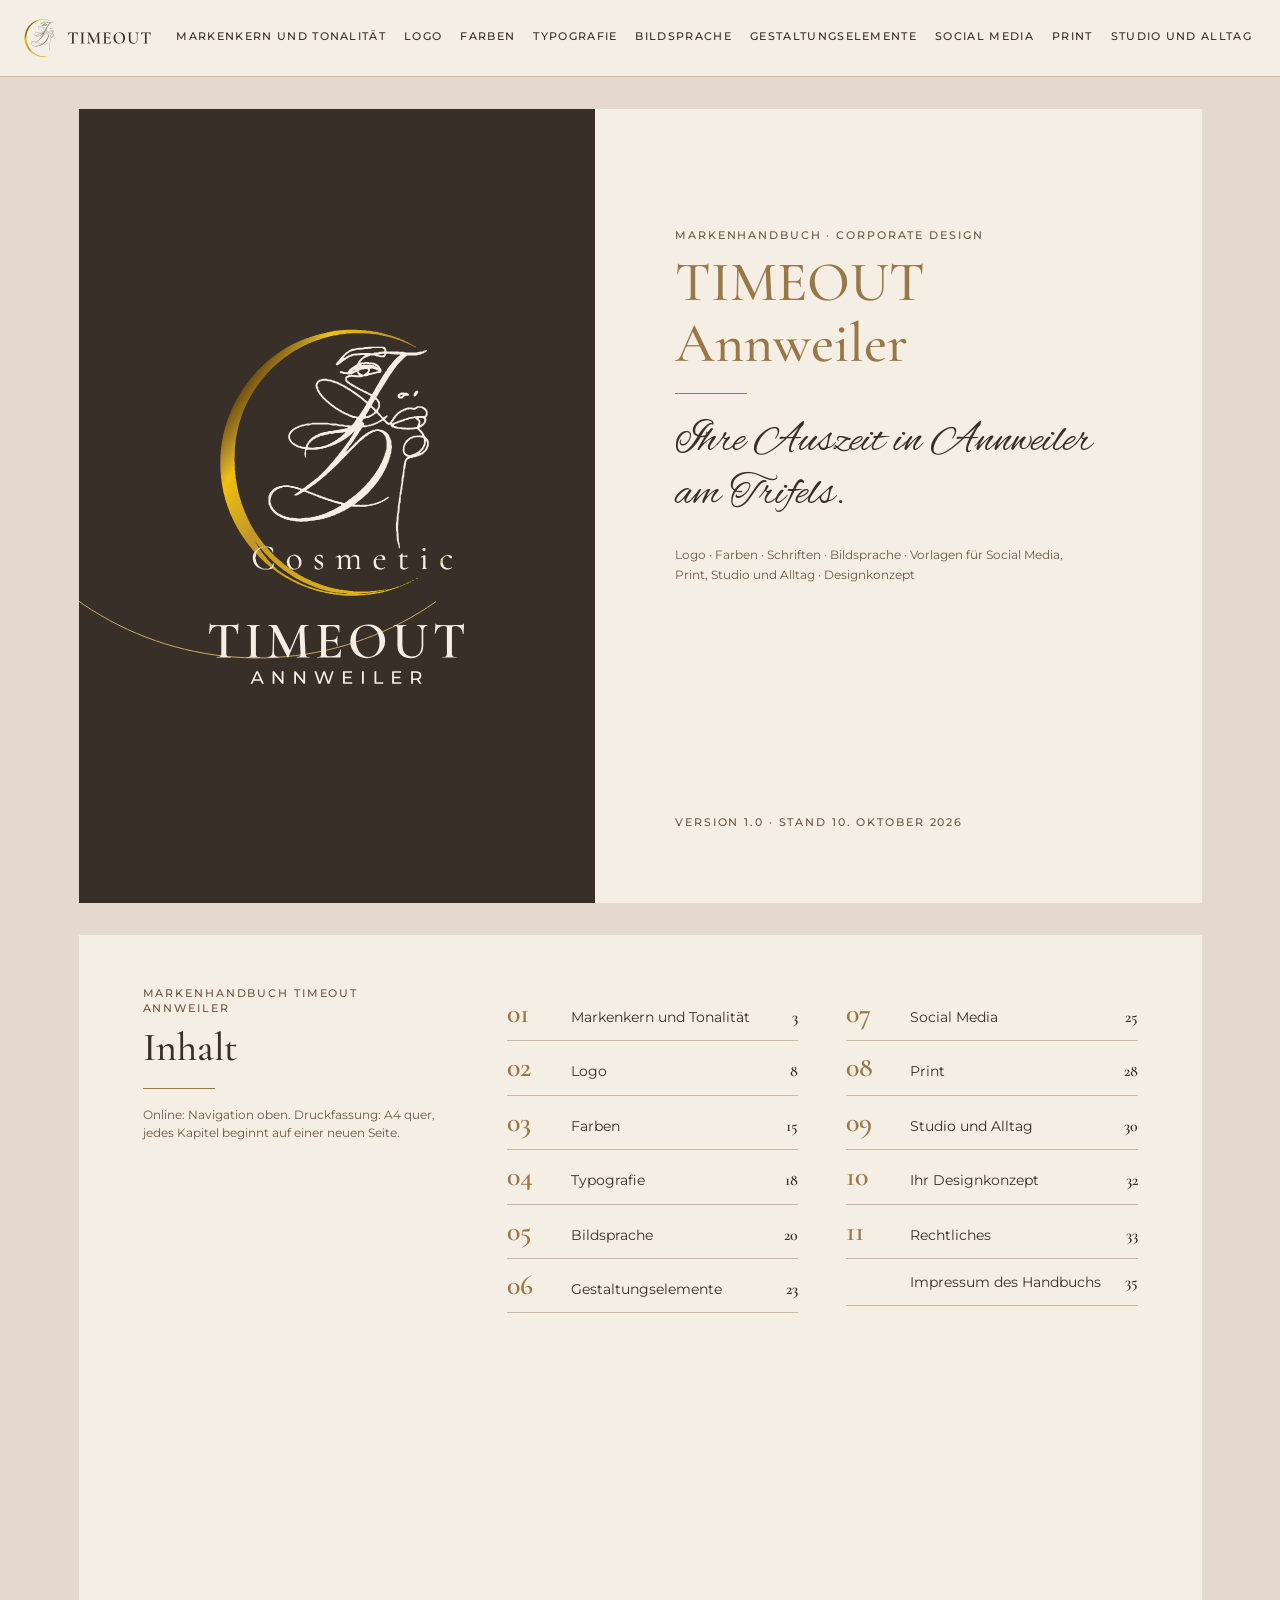
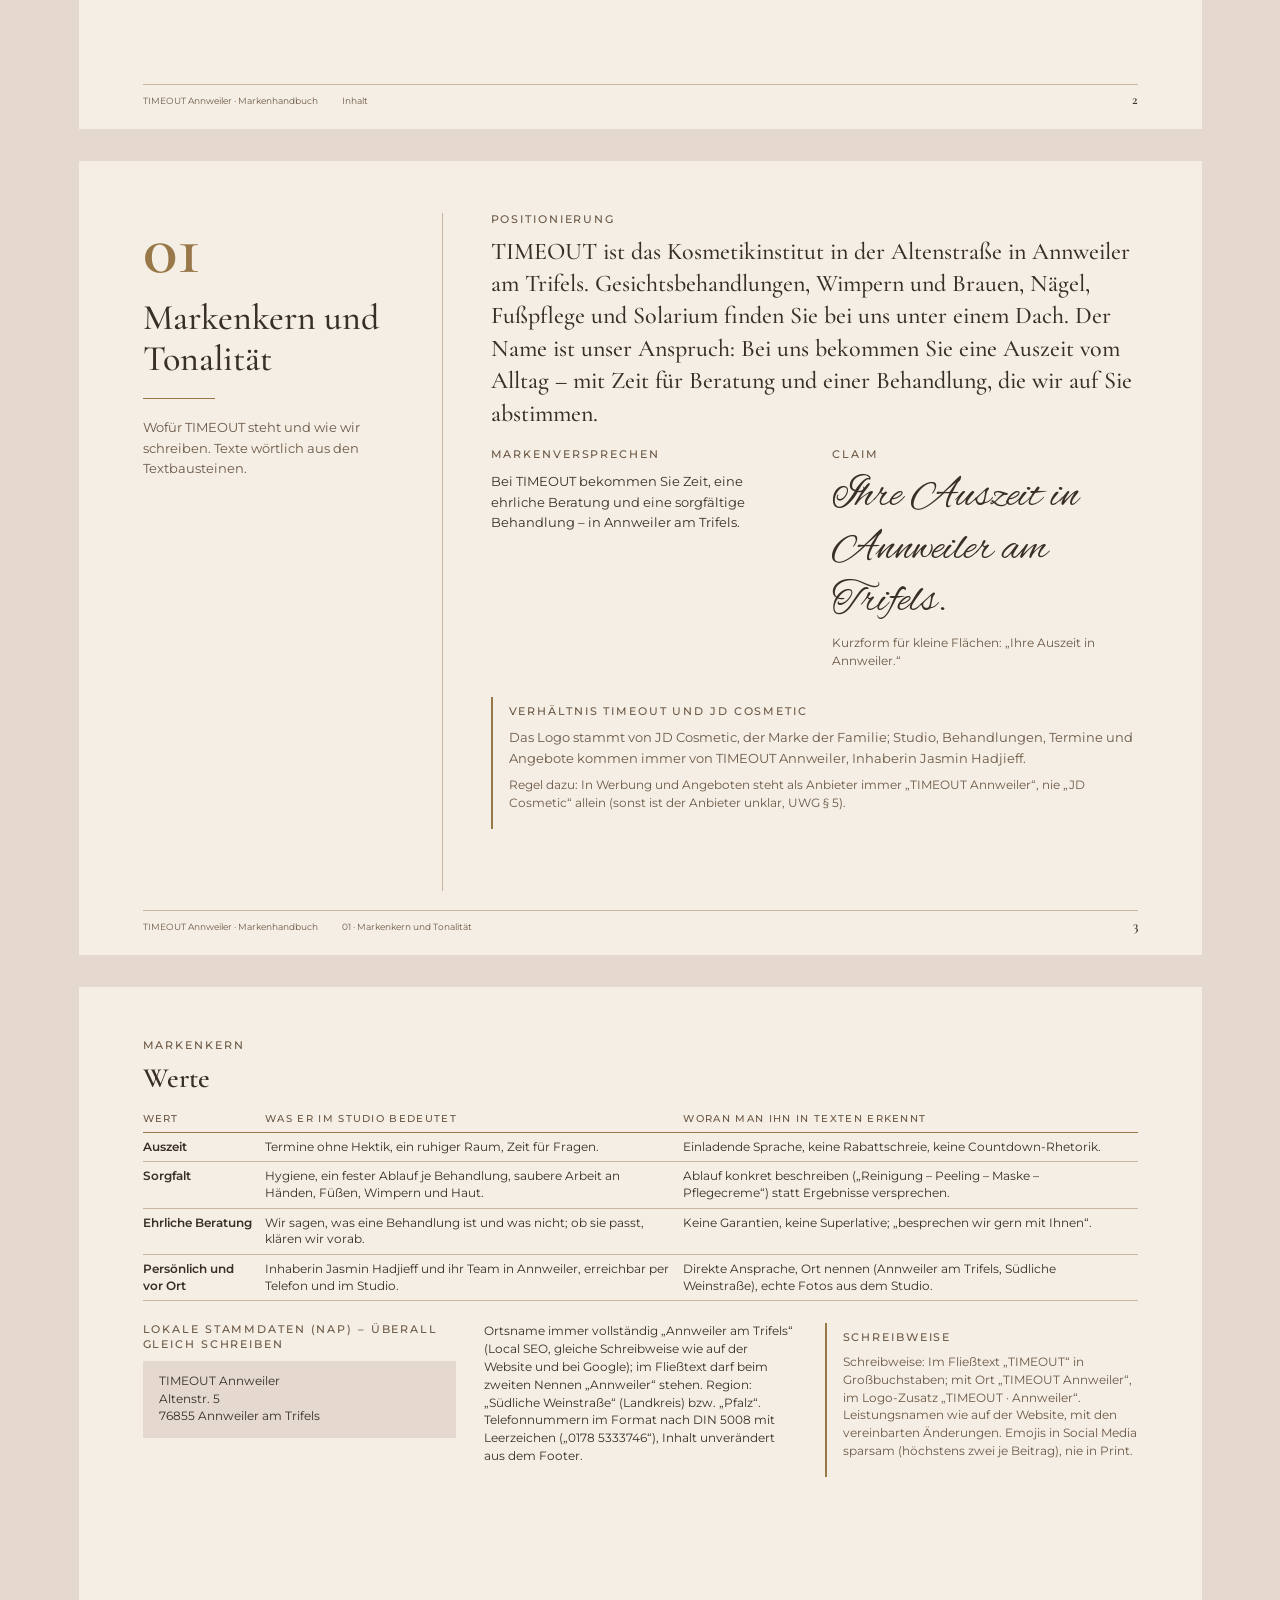
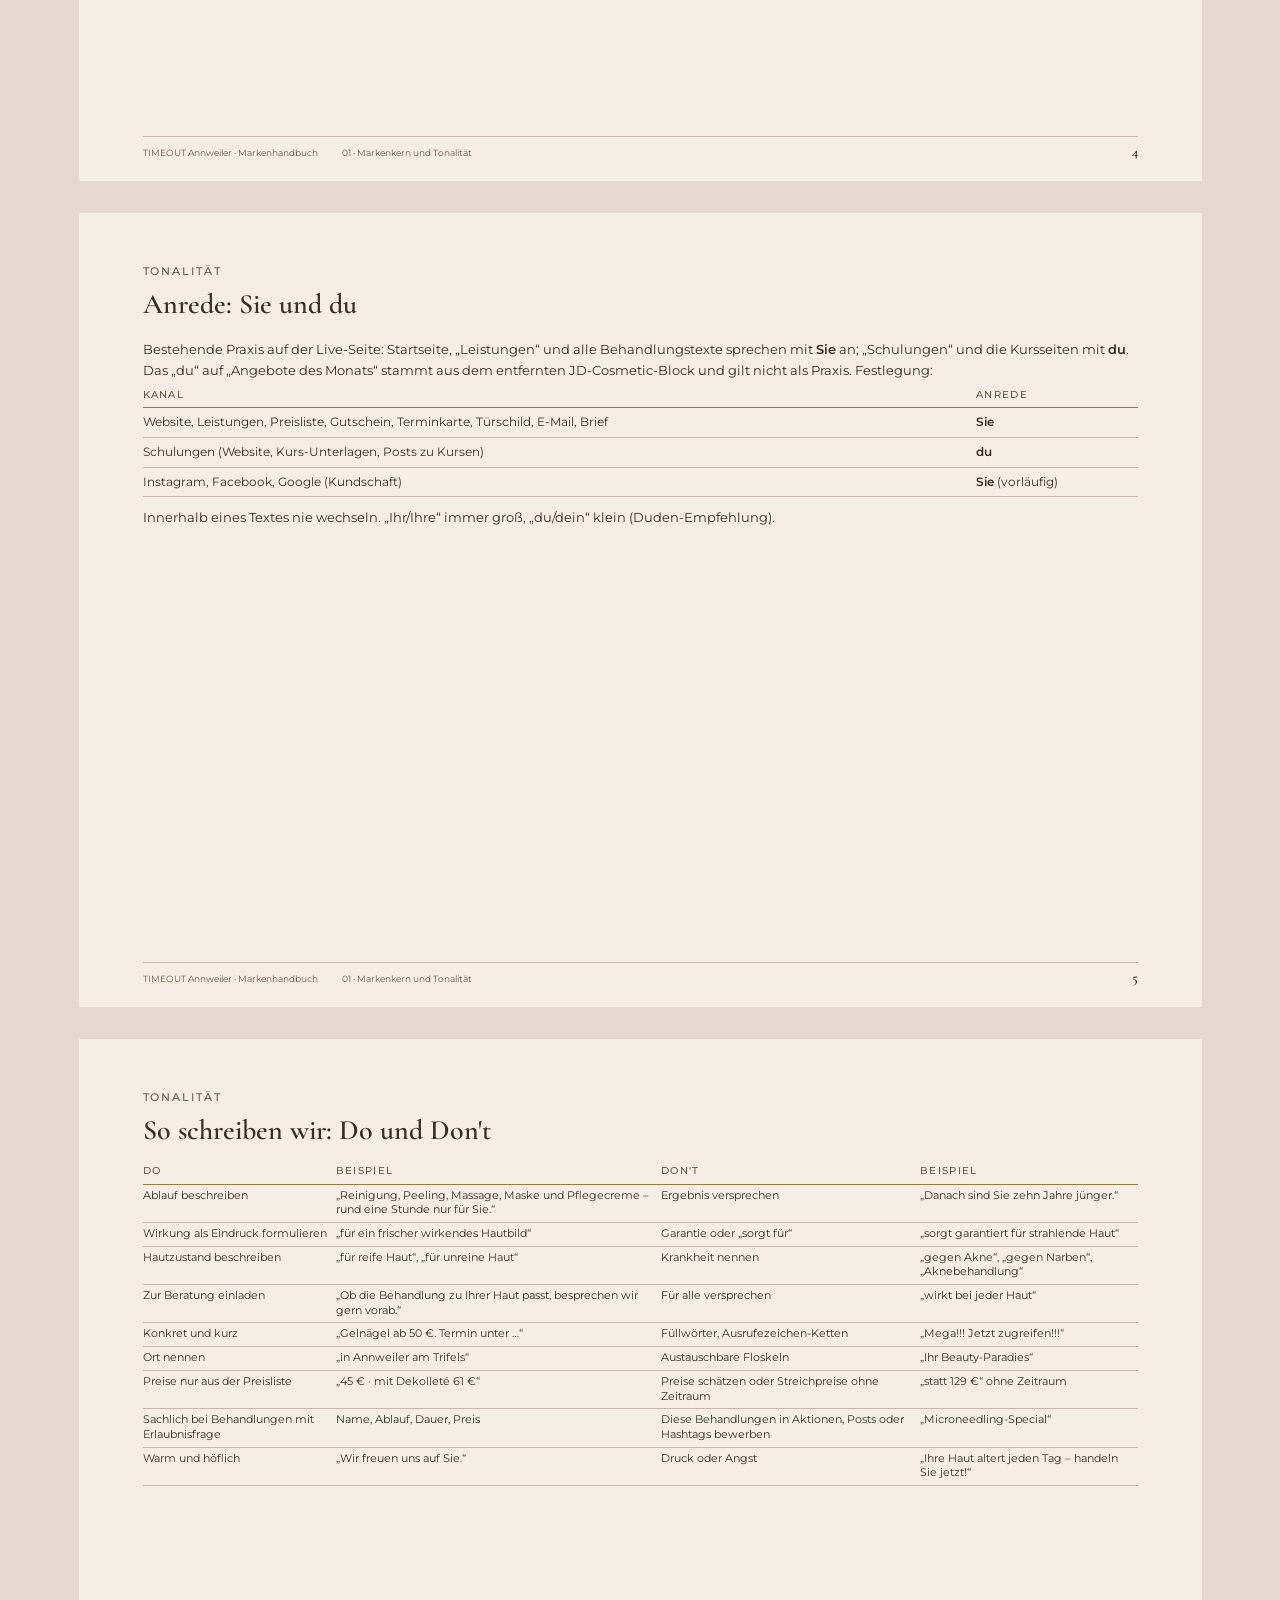
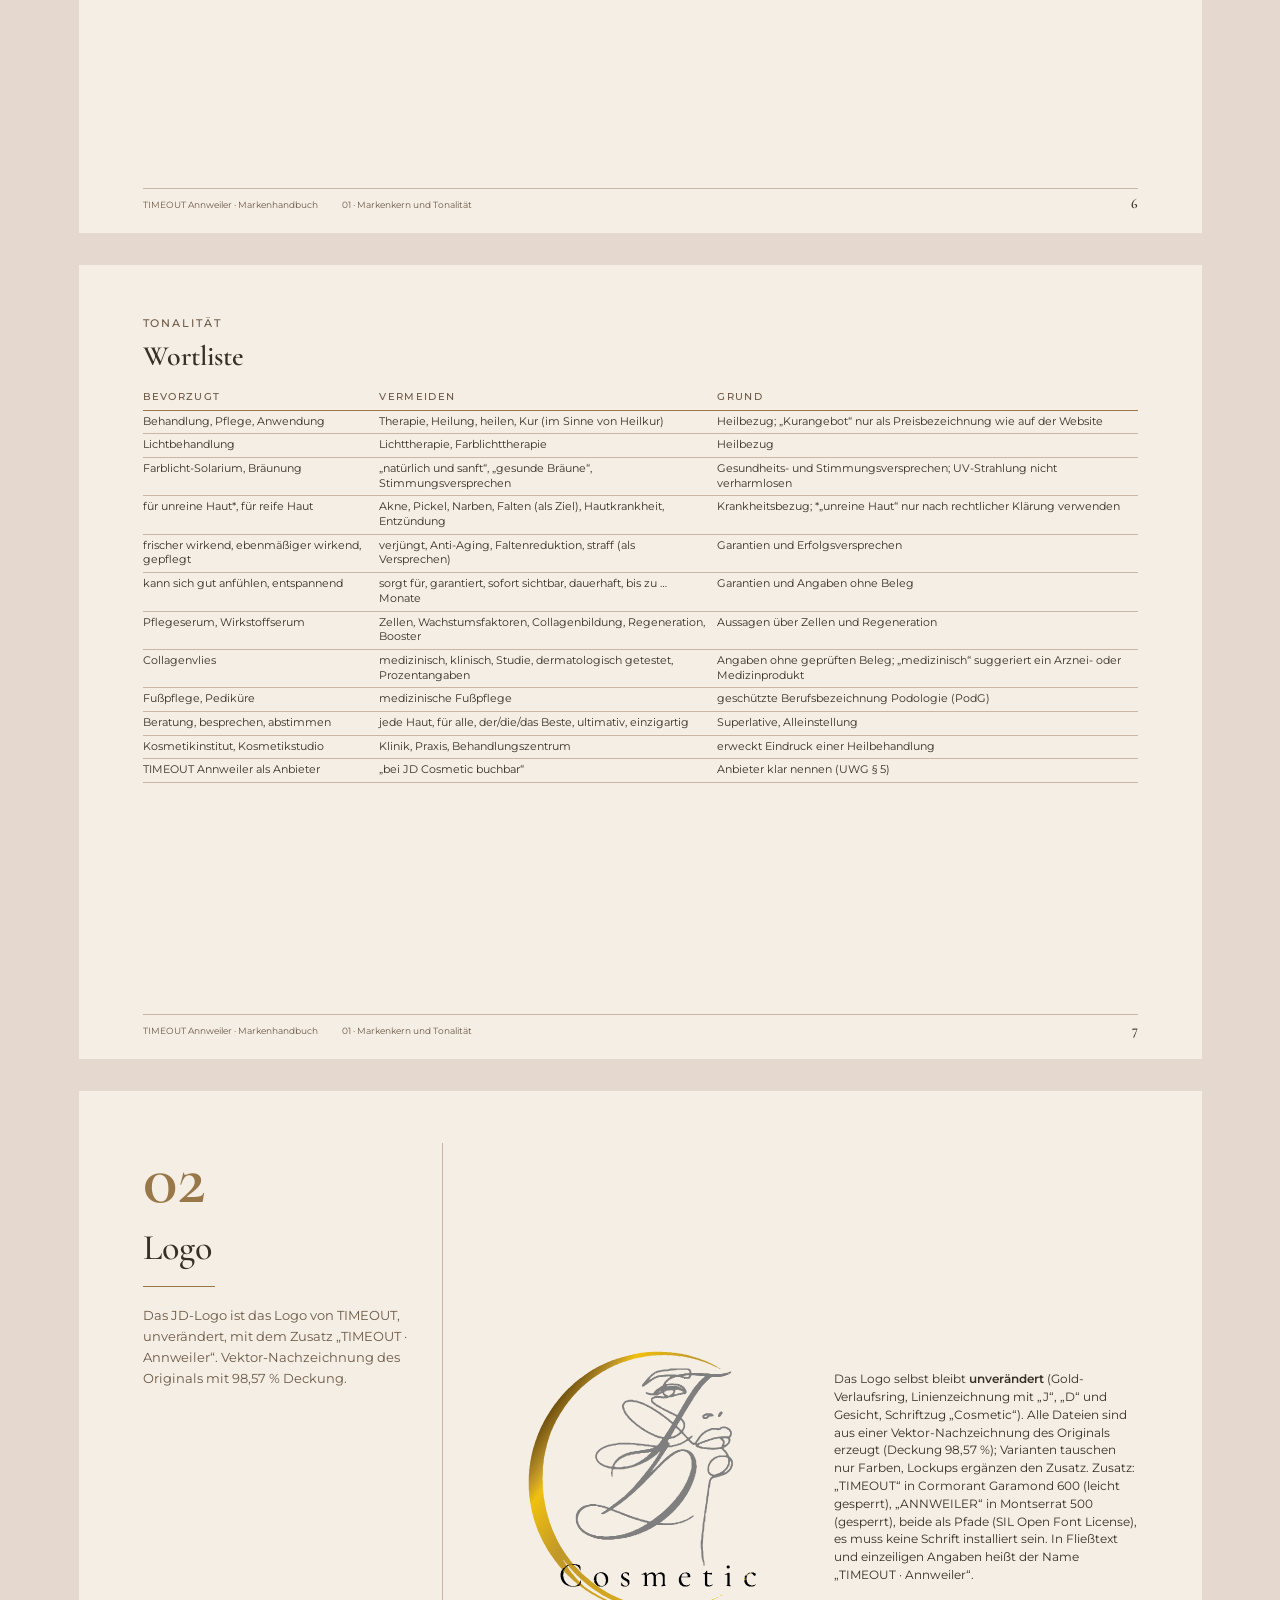
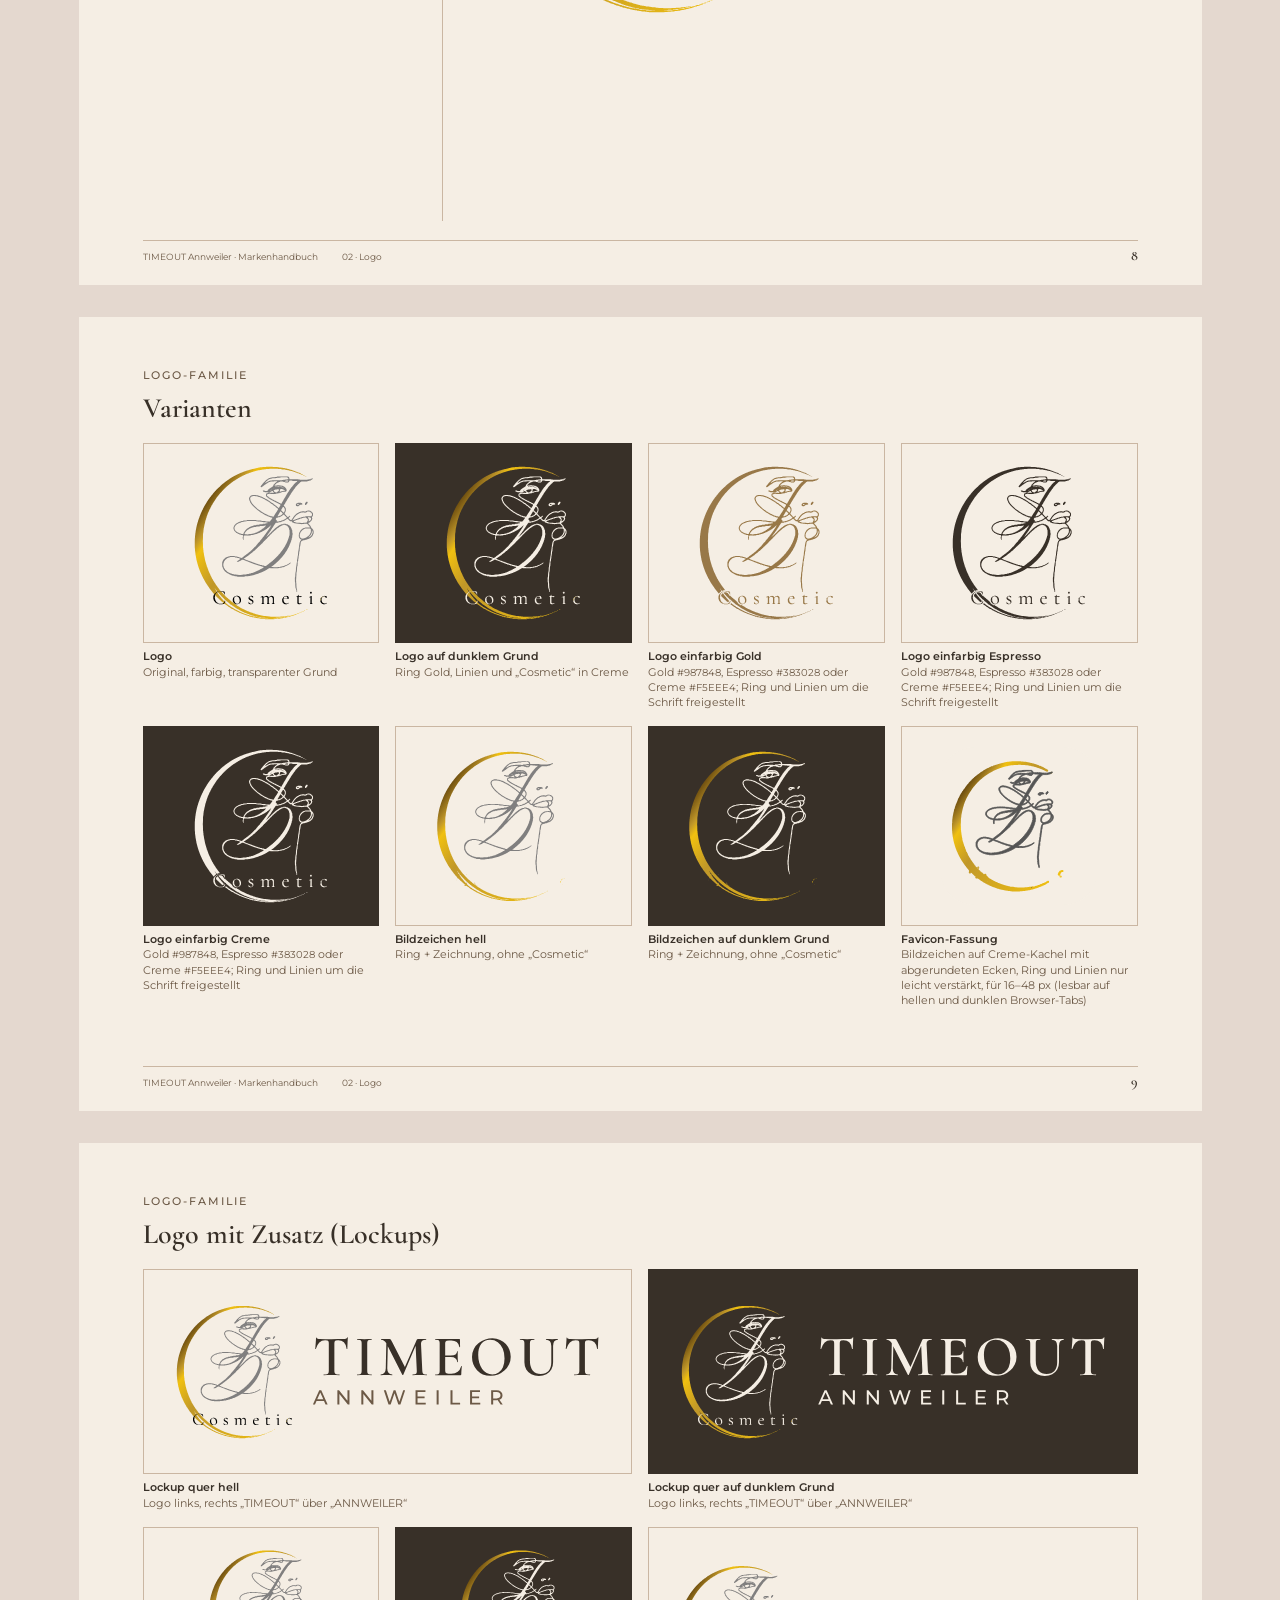
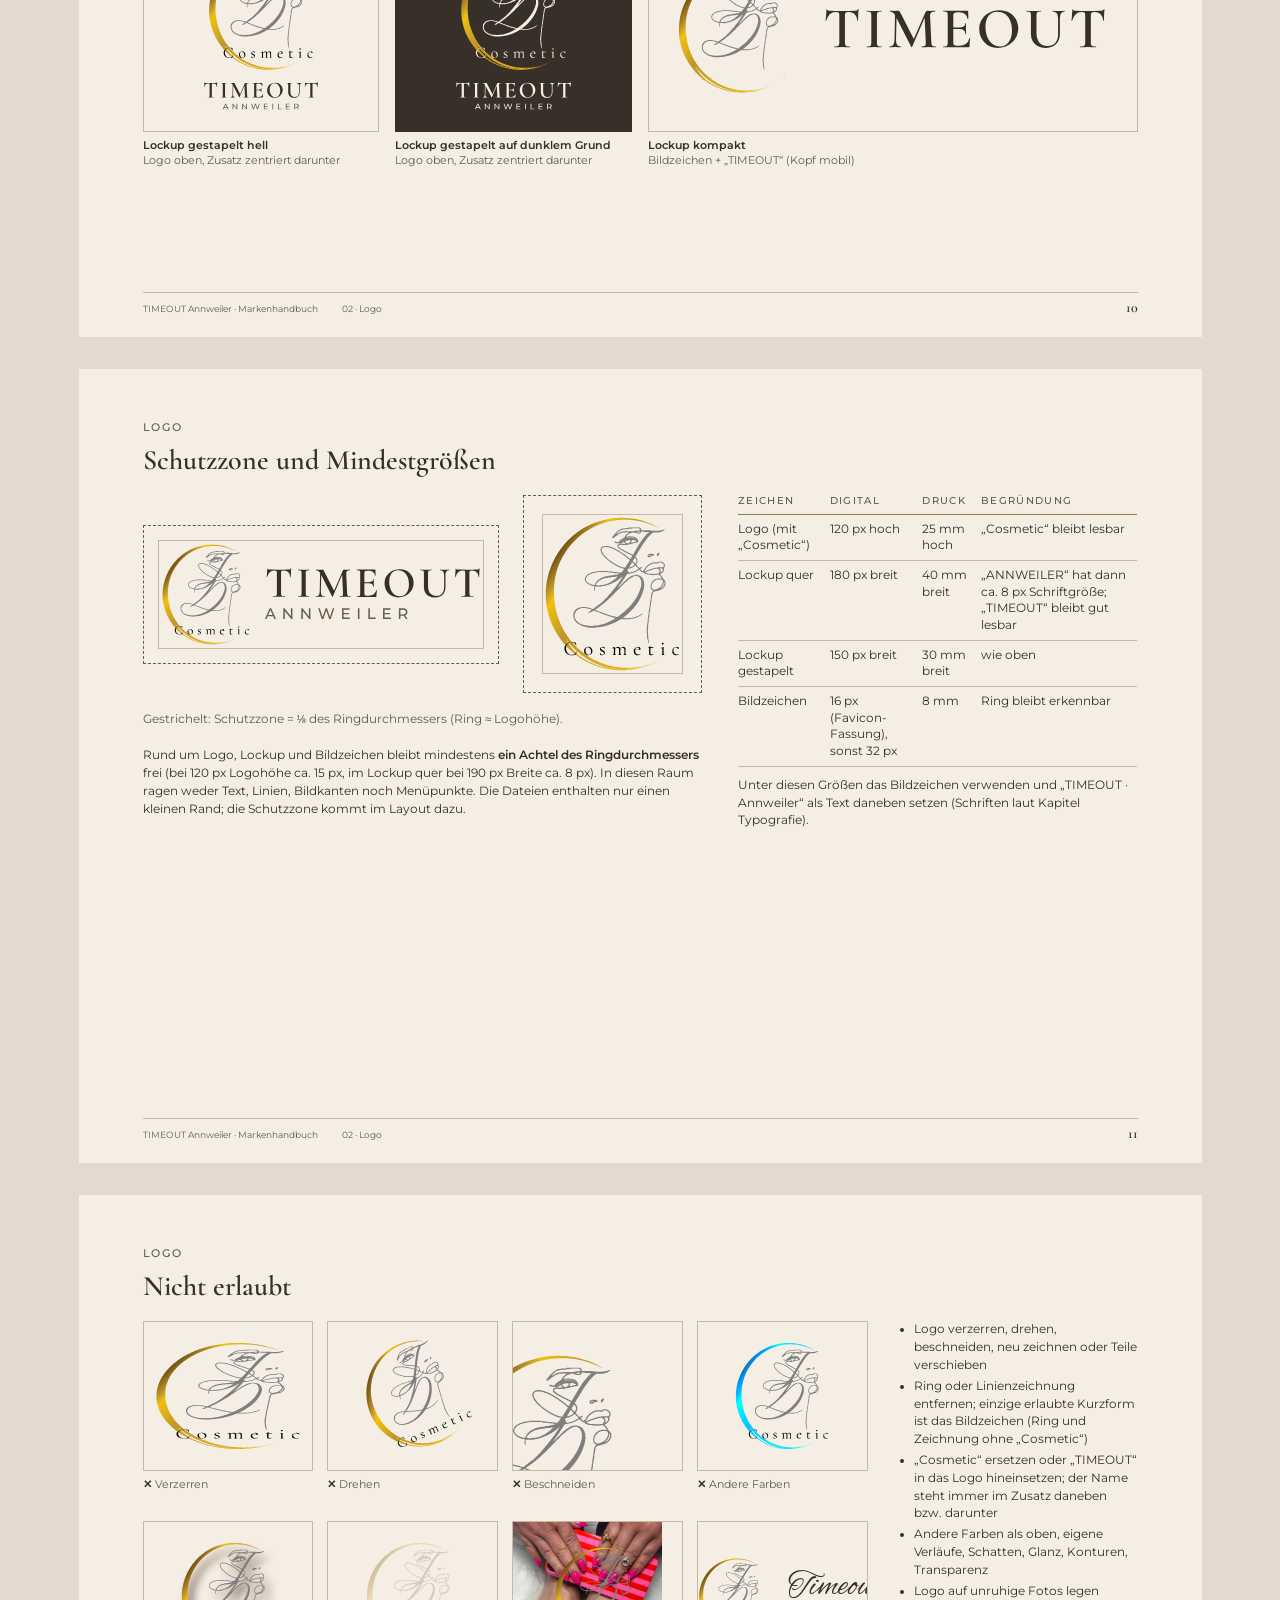
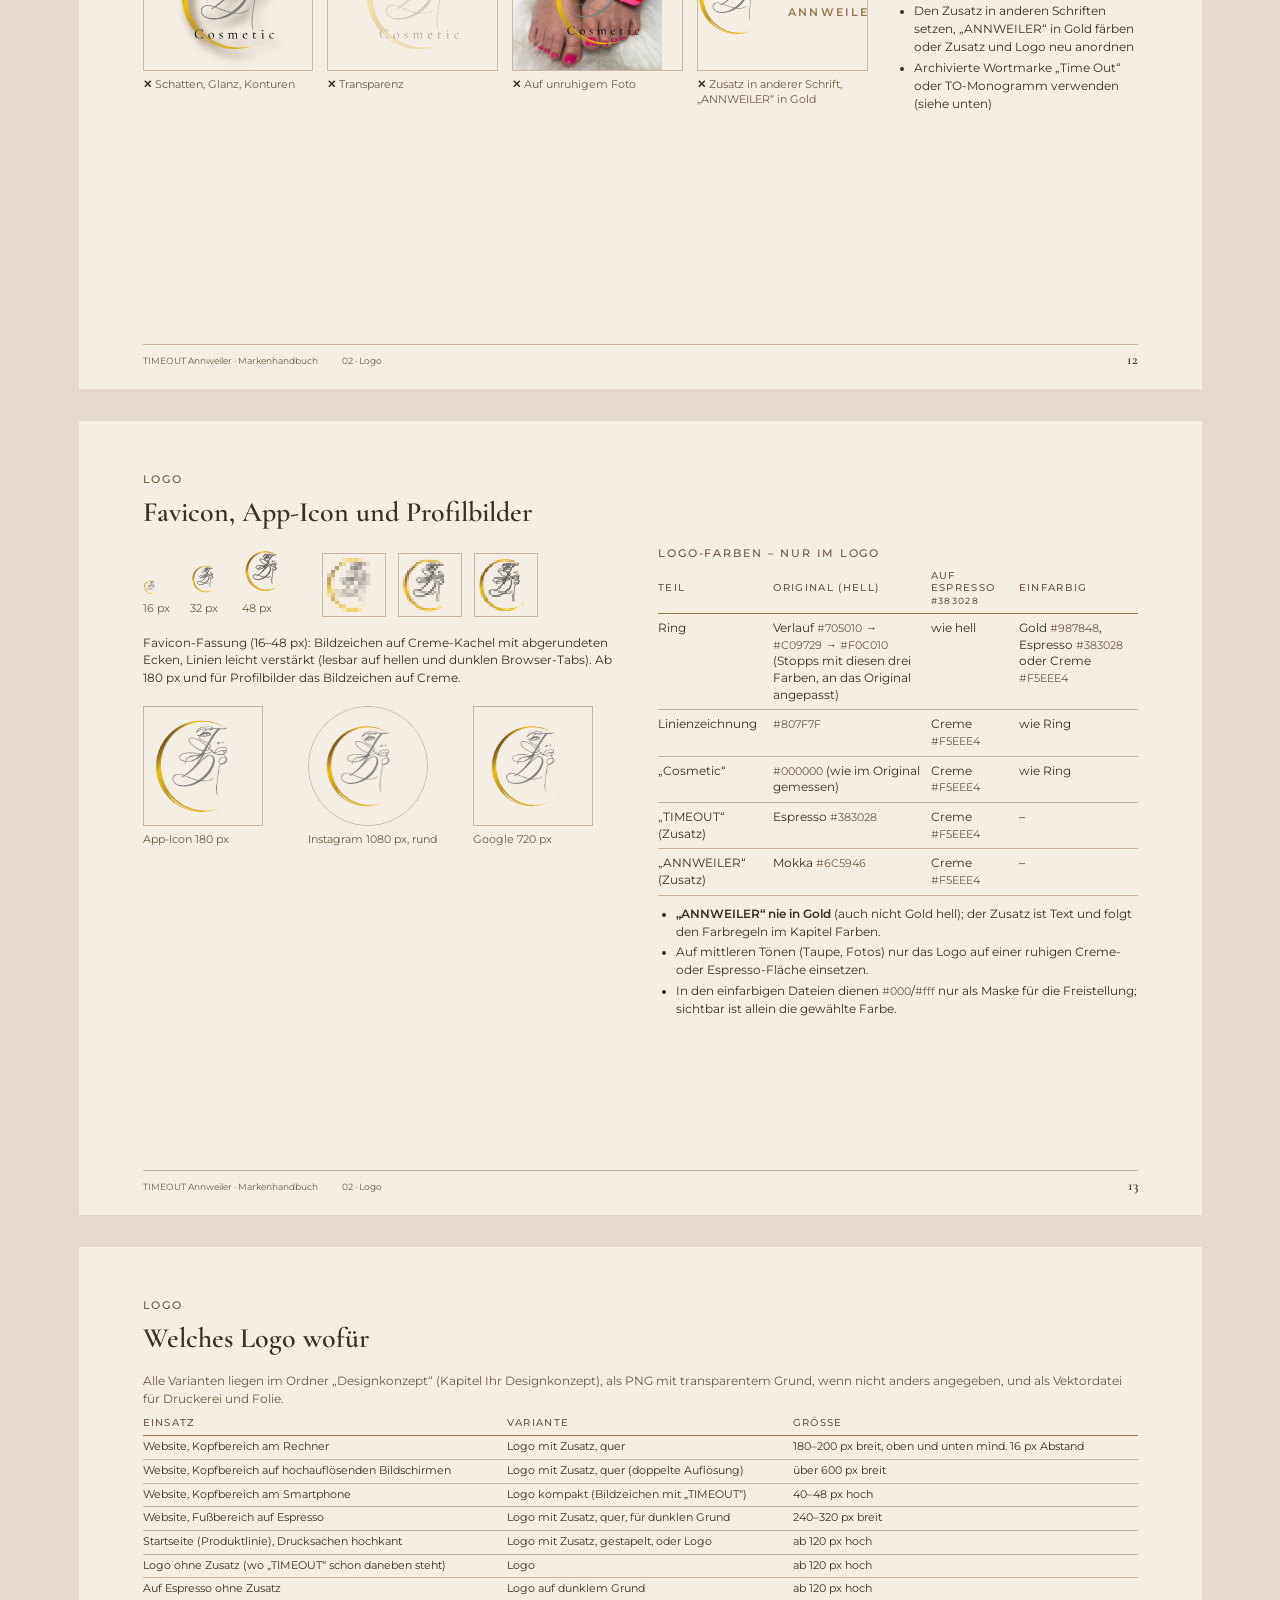
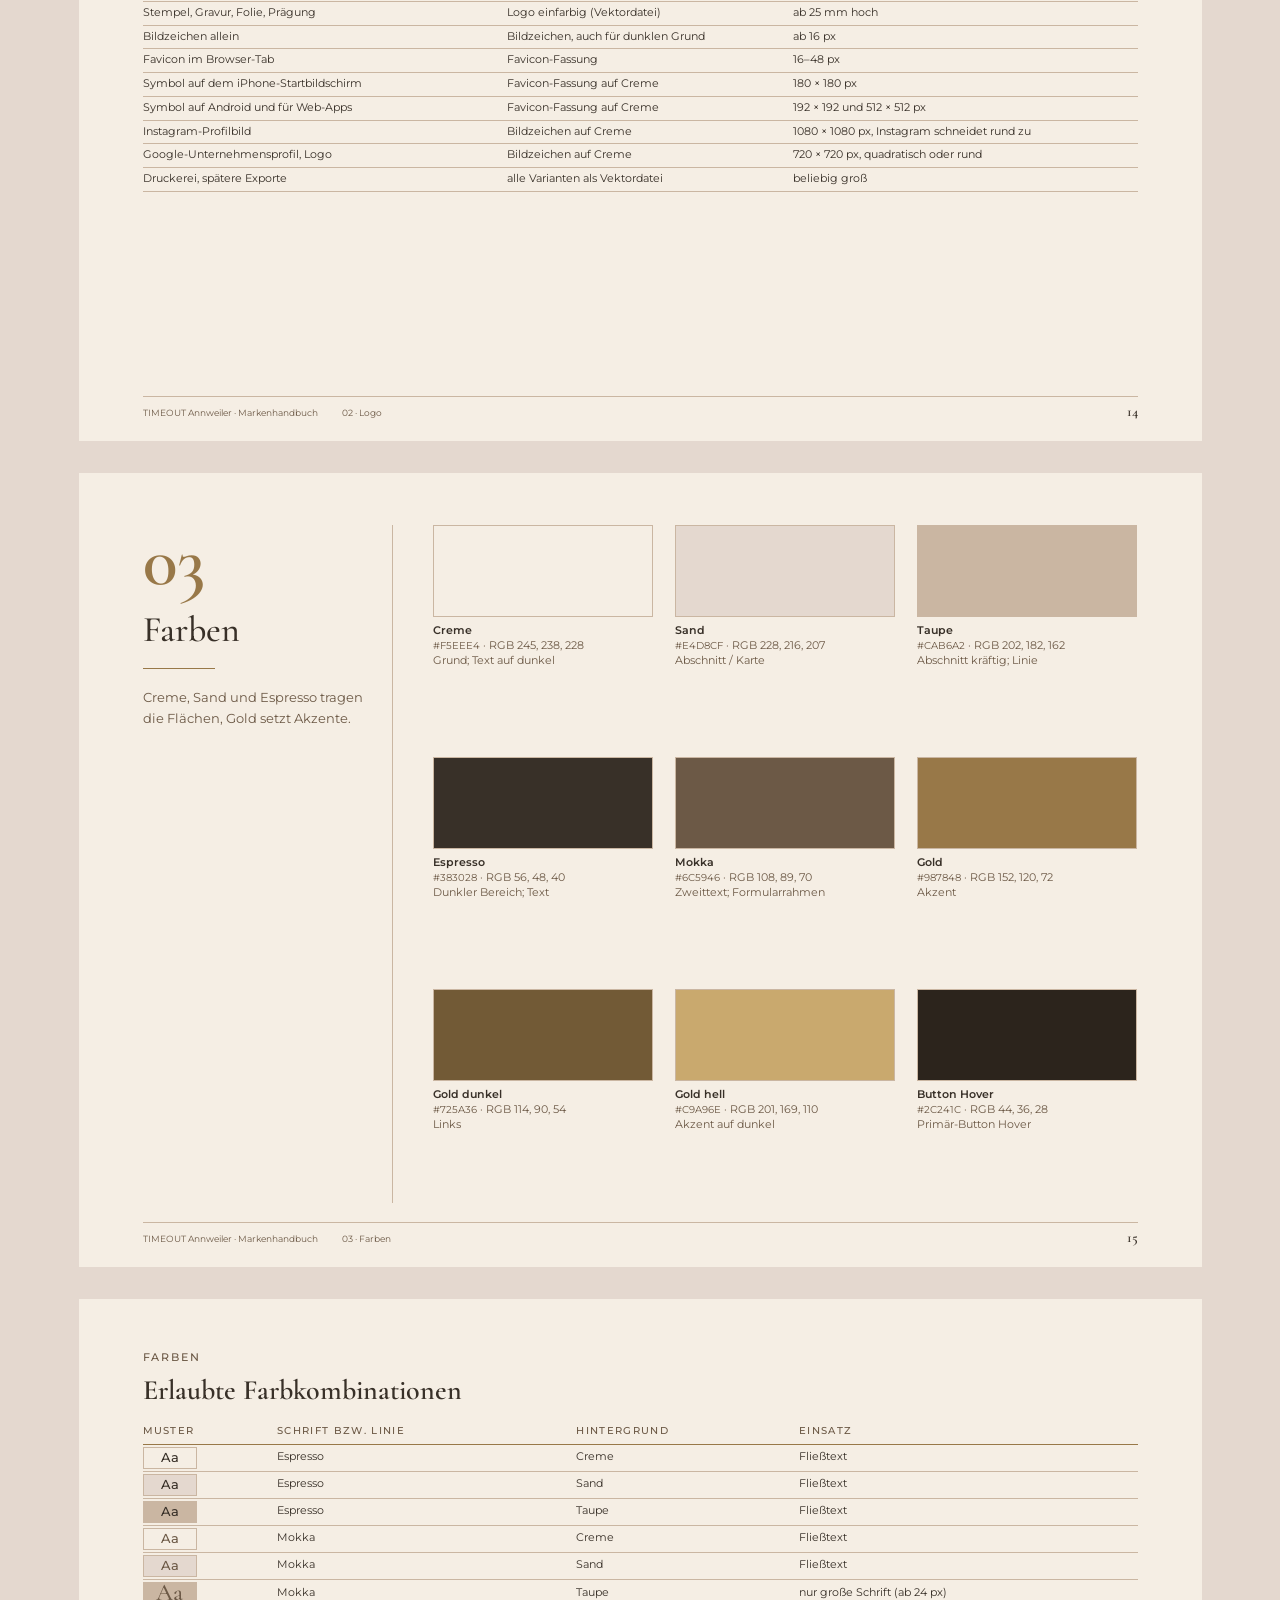
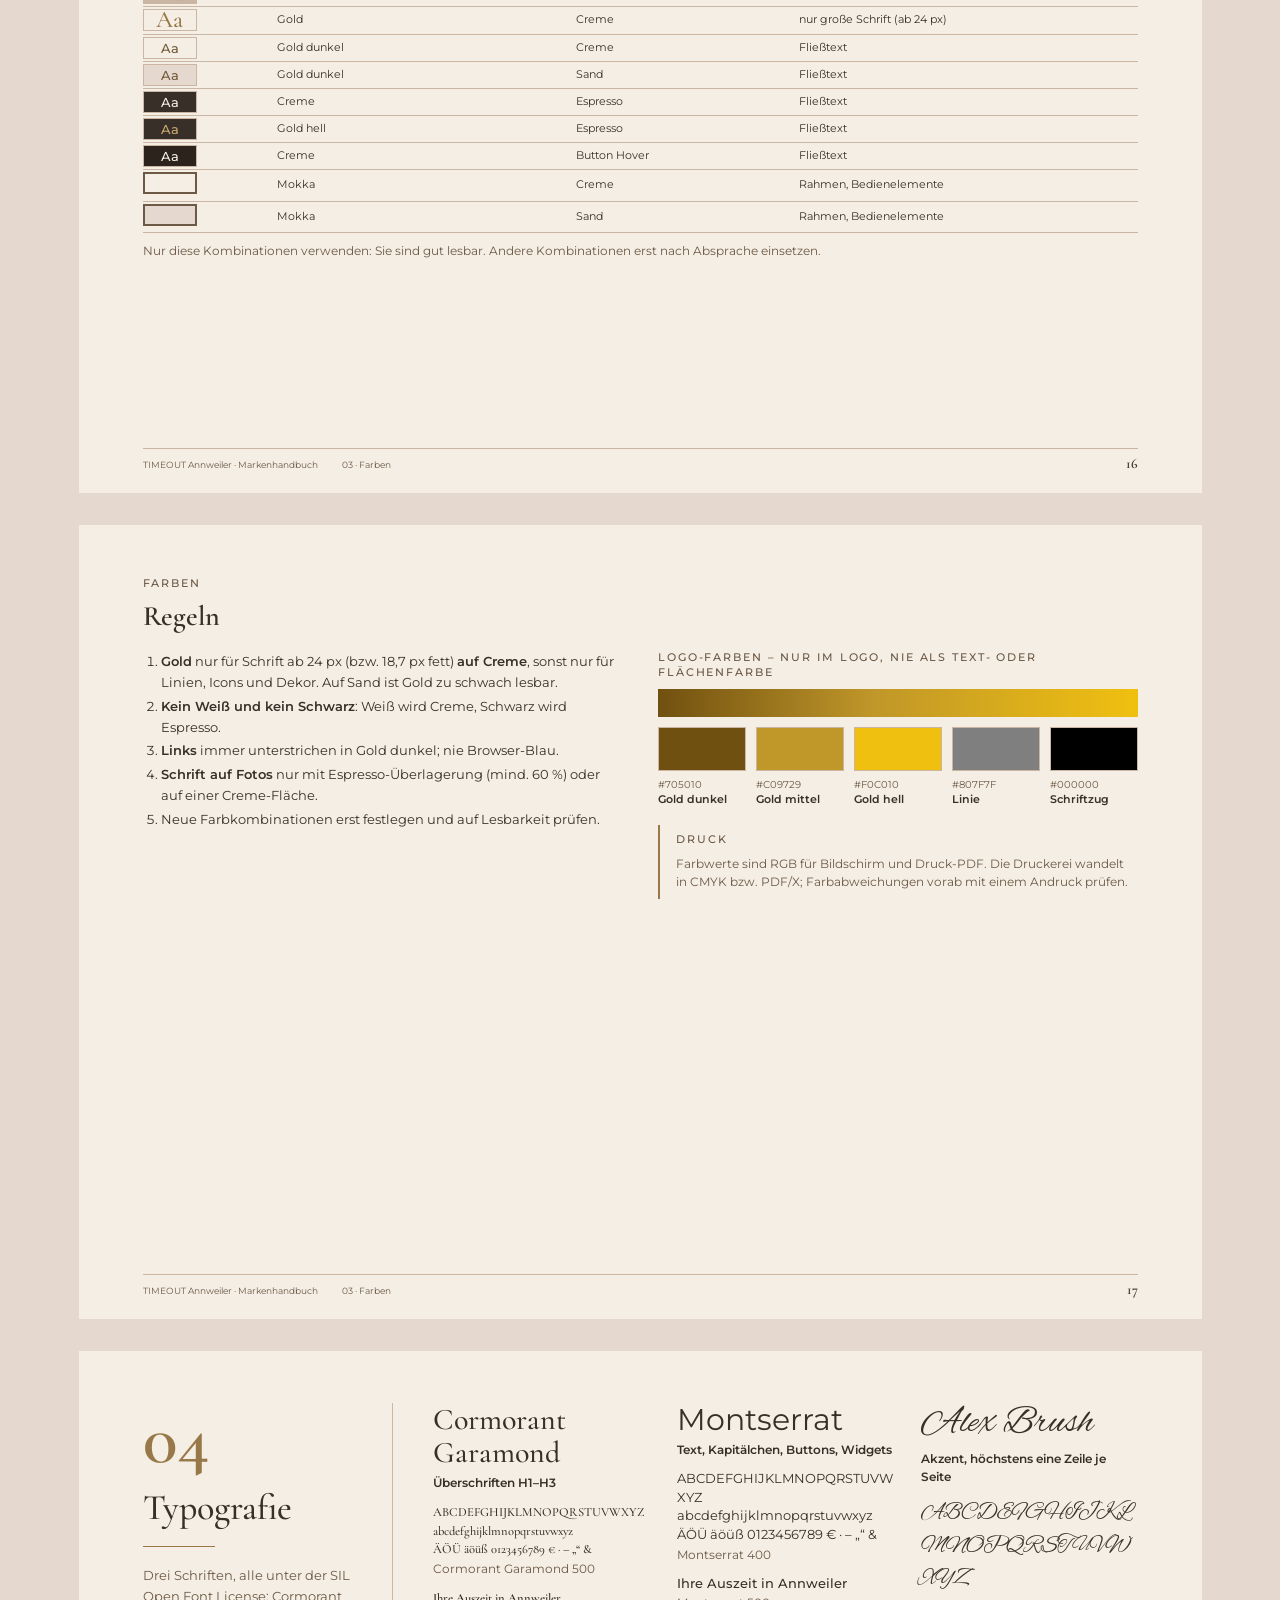
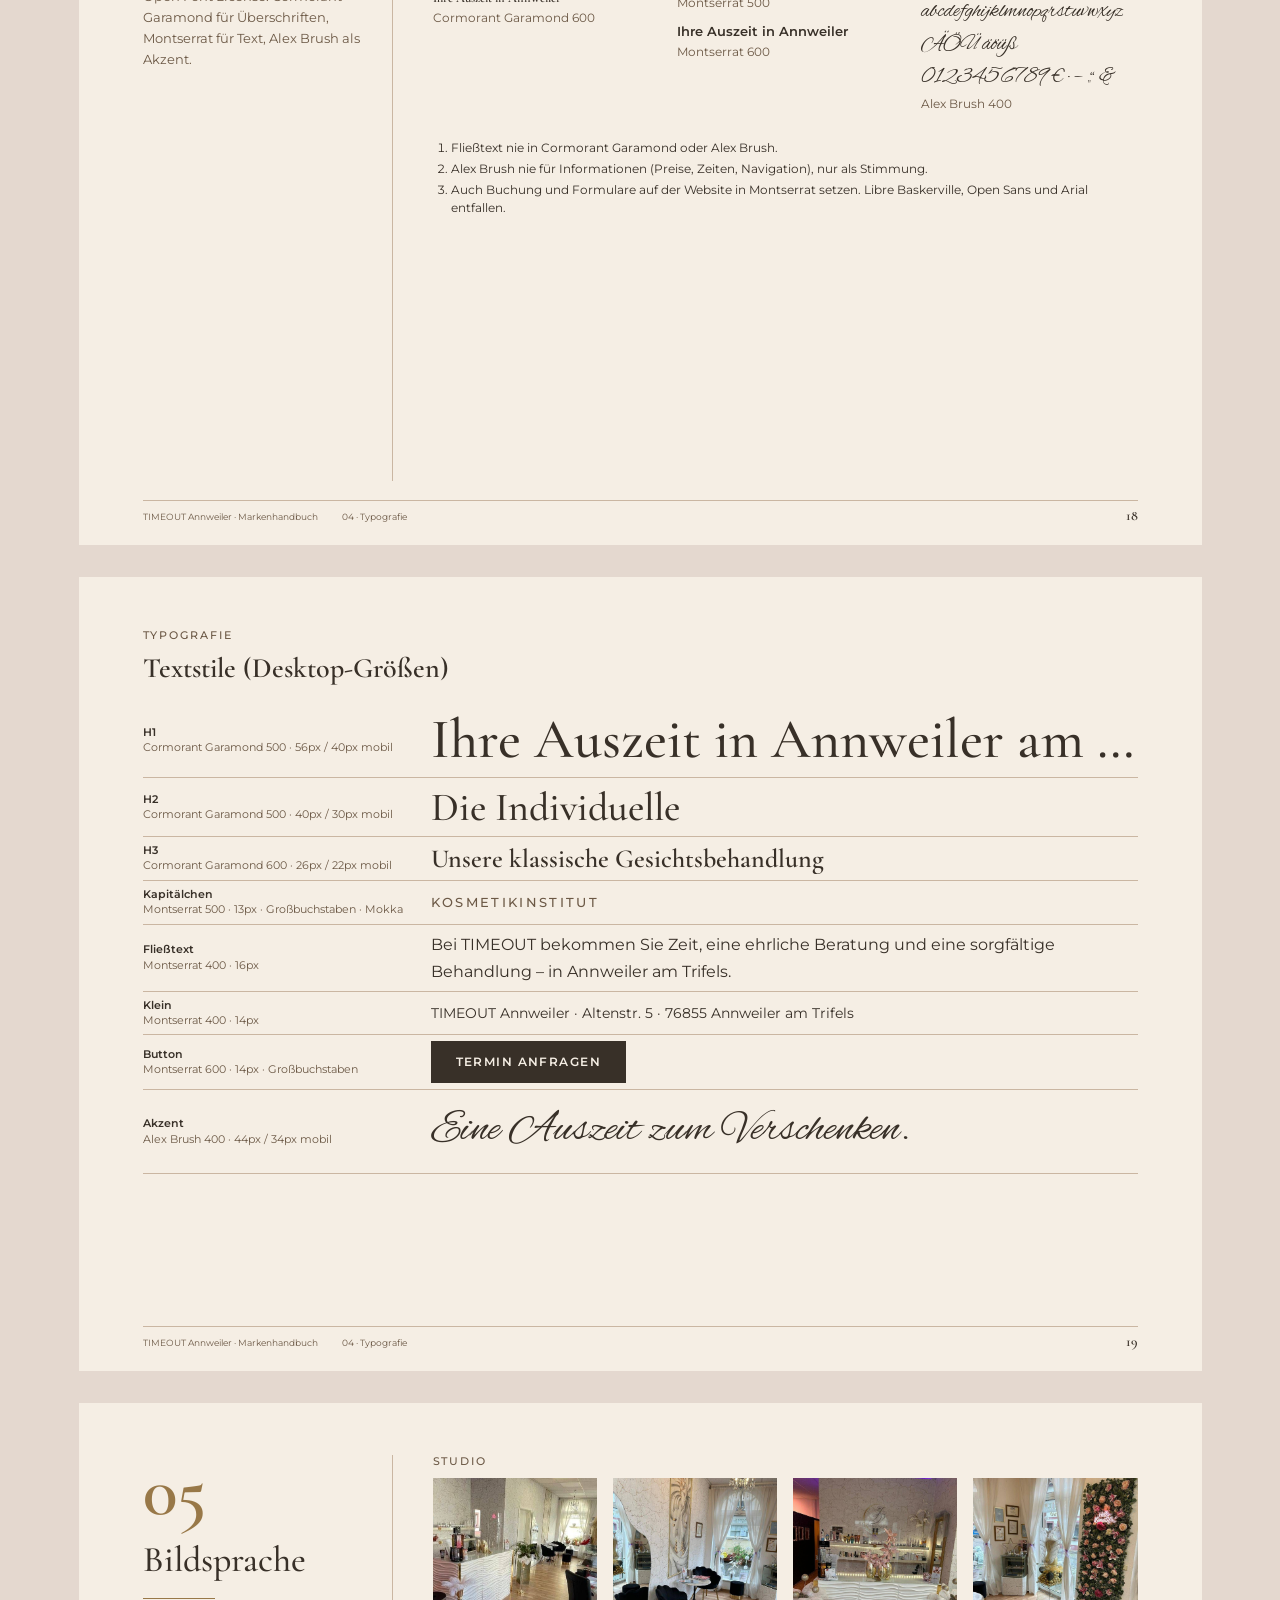
==== commit 44038521: "fix: smaller header logo with spacing; update brand guide" ====
--- a/markenhandbuch/index.html
+++ b/markenhandbuch/index.html
@@ -95,9 +95,9 @@
       <div class="clearzone__box clearzone__box--logo"><img src="assets/logo/logo.svg" alt="Logo mit Schutzzone"></div>
     </div>
     <p class="small muted">Gestrichelt: Schutzzone = ⅛ des Ringdurchmessers (Ring ≈ Logohöhe).</p>
-    <div class="small"><p>Rund um Logo, Lockup und Bildzeichen bleibt mindestens <strong>ein Achtel des Ringdurchmessers</strong> frei (bei 120 px Logohöhe ca. 15 px, im Lockup quer bei 300 px Breite ca. 12 px). In diesen Raum ragen weder Text, Linien, Bildkanten noch Menüpunkte. Die Dateien enthalten nur einen kleinen Rand; die Schutzzone kommt im Layout dazu.</p></div>
-  </div>
-  <div class="small"><table><thead><tr><th>Zeichen</th><th>Digital</th><th>Druck</th><th>Begründung</th></tr></thead><tbody><tr><td>Logo (mit „Cosmetic“)</td><td>120 px hoch</td><td>25 mm hoch</td><td>„Cosmetic“ bleibt lesbar</td></tr><tr><td>Lockup quer</td><td>220 px breit</td><td>40 mm breit</td><td>„ANNWEILER“ hat dann ca. 10 px Schriftgröße</td></tr><tr><td>Lockup gestapelt</td><td>150 px breit</td><td>30 mm breit</td><td>wie oben</td></tr><tr><td>Bildzeichen</td><td>16 px (Favicon-Fassung), sonst 32 px</td><td>8 mm</td><td>Ring bleibt erkennbar</td></tr></tbody></table>
+    <div class="small"><p>Rund um Logo, Lockup und Bildzeichen bleibt mindestens <strong>ein Achtel des Ringdurchmessers</strong> frei (bei 120 px Logohöhe ca. 15 px, im Lockup quer bei 190 px Breite ca. 8 px). In diesen Raum ragen weder Text, Linien, Bildkanten noch Menüpunkte. Die Dateien enthalten nur einen kleinen Rand; die Schutzzone kommt im Layout dazu.</p></div>
+  </div>
+  <div class="small"><table><thead><tr><th>Zeichen</th><th>Digital</th><th>Druck</th><th>Begründung</th></tr></thead><tbody><tr><td>Logo (mit „Cosmetic“)</td><td>120 px hoch</td><td>25 mm hoch</td><td>„Cosmetic“ bleibt lesbar</td></tr><tr><td>Lockup quer</td><td>180 px breit</td><td>40 mm breit</td><td>„ANNWEILER“ hat dann ca. 8 px Schriftgröße; „TIMEOUT“ bleibt gut lesbar</td></tr><tr><td>Lockup gestapelt</td><td>150 px breit</td><td>30 mm breit</td><td>wie oben</td></tr><tr><td>Bildzeichen</td><td>16 px (Favicon-Fassung), sonst 32 px</td><td>8 mm</td><td>Ring bleibt erkennbar</td></tr></tbody></table>
 <p>Unter diesen Größen das Bildzeichen verwenden und „TIMEOUT · Annweiler“ als Text daneben setzen (Schriften laut Kapitel Typografie).</p></div>
 </div></div><footer class="folio"><span>TIMEOUT Annweiler · Markenhandbuch</span><span>02 · Logo</span><span></span><span class="folio__page">11</span></footer></section>
 <section class="sheet " data-chapter="2" data-page="12"><div class="sheet__body"><p class="overline">Logo</p><h3>Nicht erlaubt</h3>
@@ -120,7 +120,7 @@
 <section class="sheet " data-chapter="2" data-page="14"><div class="sheet__body"><p class="overline">Logo</p><h3>Welches Logo wofür</h3>
 <p class="small muted">Alle Varianten liegen im Ordner „Designkonzept“ (Kapitel Ihr Designkonzept), als PNG mit
 transparentem Grund, wenn nicht anders angegeben, und als Vektordatei für Druckerei und Folie.</p>
-<table class="table--compact"><thead><tr><th>Einsatz</th><th>Variante</th><th>Größe</th></tr></thead><tbody><tr><td>Website, Kopfbereich am Rechner</td><td>Logo mit Zusatz, quer</td><td>240–300 px breit</td></tr><tr><td>Website, Kopfbereich auf hochauflösenden Bildschirmen</td><td>Logo mit Zusatz, quer (doppelte Auflösung)</td><td>über 600 px breit</td></tr><tr><td>Website, Kopfbereich am Smartphone</td><td>Logo kompakt (Bildzeichen mit „TIMEOUT“)</td><td>40–48 px hoch</td></tr><tr><td>Website, Fußbereich auf Espresso</td><td>Logo mit Zusatz, quer, für dunklen Grund</td><td>240–320 px breit</td></tr><tr><td>Startseite (Produktlinie), Drucksachen hochkant</td><td>Logo mit Zusatz, gestapelt, oder Logo</td><td>ab 120 px hoch</td></tr><tr><td>Logo ohne Zusatz (wo „TIMEOUT“ schon daneben steht)</td><td>Logo</td><td>ab 120 px hoch</td></tr><tr><td>Auf Espresso ohne Zusatz</td><td>Logo auf dunklem Grund</td><td>ab 120 px hoch</td></tr><tr><td>Stempel, Gravur, Folie, Prägung</td><td>Logo einfarbig (Vektordatei)</td><td>ab 25 mm hoch</td></tr><tr><td>Bildzeichen allein</td><td>Bildzeichen, auch für dunklen Grund</td><td>ab 16 px</td></tr><tr><td>Favicon im Browser-Tab</td><td>Favicon-Fassung</td><td>16–48 px</td></tr><tr><td>Symbol auf dem iPhone-Startbildschirm</td><td>Favicon-Fassung auf Creme</td><td>180 × 180 px</td></tr><tr><td>Symbol auf Android und für Web-Apps</td><td>Favicon-Fassung auf Creme</td><td>192 × 192 und 512 × 512 px</td></tr><tr><td>Instagram-Profilbild</td><td>Bildzeichen auf Creme</td><td>1080 × 1080 px, Instagram schneidet rund zu</td></tr><tr><td>Google-Unternehmensprofil, Logo</td><td>Bildzeichen auf Creme</td><td>720 × 720 px, quadratisch oder rund</td></tr><tr><td>Druckerei, spätere Exporte</td><td>alle Varianten als Vektordatei</td><td>beliebig groß</td></tr></tbody></table></div><footer class="folio"><span>TIMEOUT Annweiler · Markenhandbuch</span><span>02 · Logo</span><span></span><span class="folio__page">14</span></footer></section>
+<table class="table--compact"><thead><tr><th>Einsatz</th><th>Variante</th><th>Größe</th></tr></thead><tbody><tr><td>Website, Kopfbereich am Rechner</td><td>Logo mit Zusatz, quer</td><td>180–200 px breit, oben und unten mind. 16 px Abstand</td></tr><tr><td>Website, Kopfbereich auf hochauflösenden Bildschirmen</td><td>Logo mit Zusatz, quer (doppelte Auflösung)</td><td>über 600 px breit</td></tr><tr><td>Website, Kopfbereich am Smartphone</td><td>Logo kompakt (Bildzeichen mit „TIMEOUT“)</td><td>40–48 px hoch</td></tr><tr><td>Website, Fußbereich auf Espresso</td><td>Logo mit Zusatz, quer, für dunklen Grund</td><td>240–320 px breit</td></tr><tr><td>Startseite (Produktlinie), Drucksachen hochkant</td><td>Logo mit Zusatz, gestapelt, oder Logo</td><td>ab 120 px hoch</td></tr><tr><td>Logo ohne Zusatz (wo „TIMEOUT“ schon daneben steht)</td><td>Logo</td><td>ab 120 px hoch</td></tr><tr><td>Auf Espresso ohne Zusatz</td><td>Logo auf dunklem Grund</td><td>ab 120 px hoch</td></tr><tr><td>Stempel, Gravur, Folie, Prägung</td><td>Logo einfarbig (Vektordatei)</td><td>ab 25 mm hoch</td></tr><tr><td>Bildzeichen allein</td><td>Bildzeichen, auch für dunklen Grund</td><td>ab 16 px</td></tr><tr><td>Favicon im Browser-Tab</td><td>Favicon-Fassung</td><td>16–48 px</td></tr><tr><td>Symbol auf dem iPhone-Startbildschirm</td><td>Favicon-Fassung auf Creme</td><td>180 × 180 px</td></tr><tr><td>Symbol auf Android und für Web-Apps</td><td>Favicon-Fassung auf Creme</td><td>192 × 192 und 512 × 512 px</td></tr><tr><td>Instagram-Profilbild</td><td>Bildzeichen auf Creme</td><td>1080 × 1080 px, Instagram schneidet rund zu</td></tr><tr><td>Google-Unternehmensprofil, Logo</td><td>Bildzeichen auf Creme</td><td>720 × 720 px, quadratisch oder rund</td></tr><tr><td>Druckerei, spätere Exporte</td><td>alle Varianten als Vektordatei</td><td>beliebig groß</td></tr></tbody></table></div><footer class="folio"><span>TIMEOUT Annweiler · Markenhandbuch</span><span>02 · Logo</span><span></span><span class="folio__page">14</span></footer></section>
 <section class="sheet " id="farben" data-chapter="3" data-page="15"><div class="sheet__body">
 <div class="split split--head split--narrow">
   <div class="chapter-head"><p class="chapter-no">03</p><h2>Farben</h2><hr class="rule"><p class="lead">Creme, Sand und Espresso tragen die Flächen, Gold setzt Akzente.</p></div>
